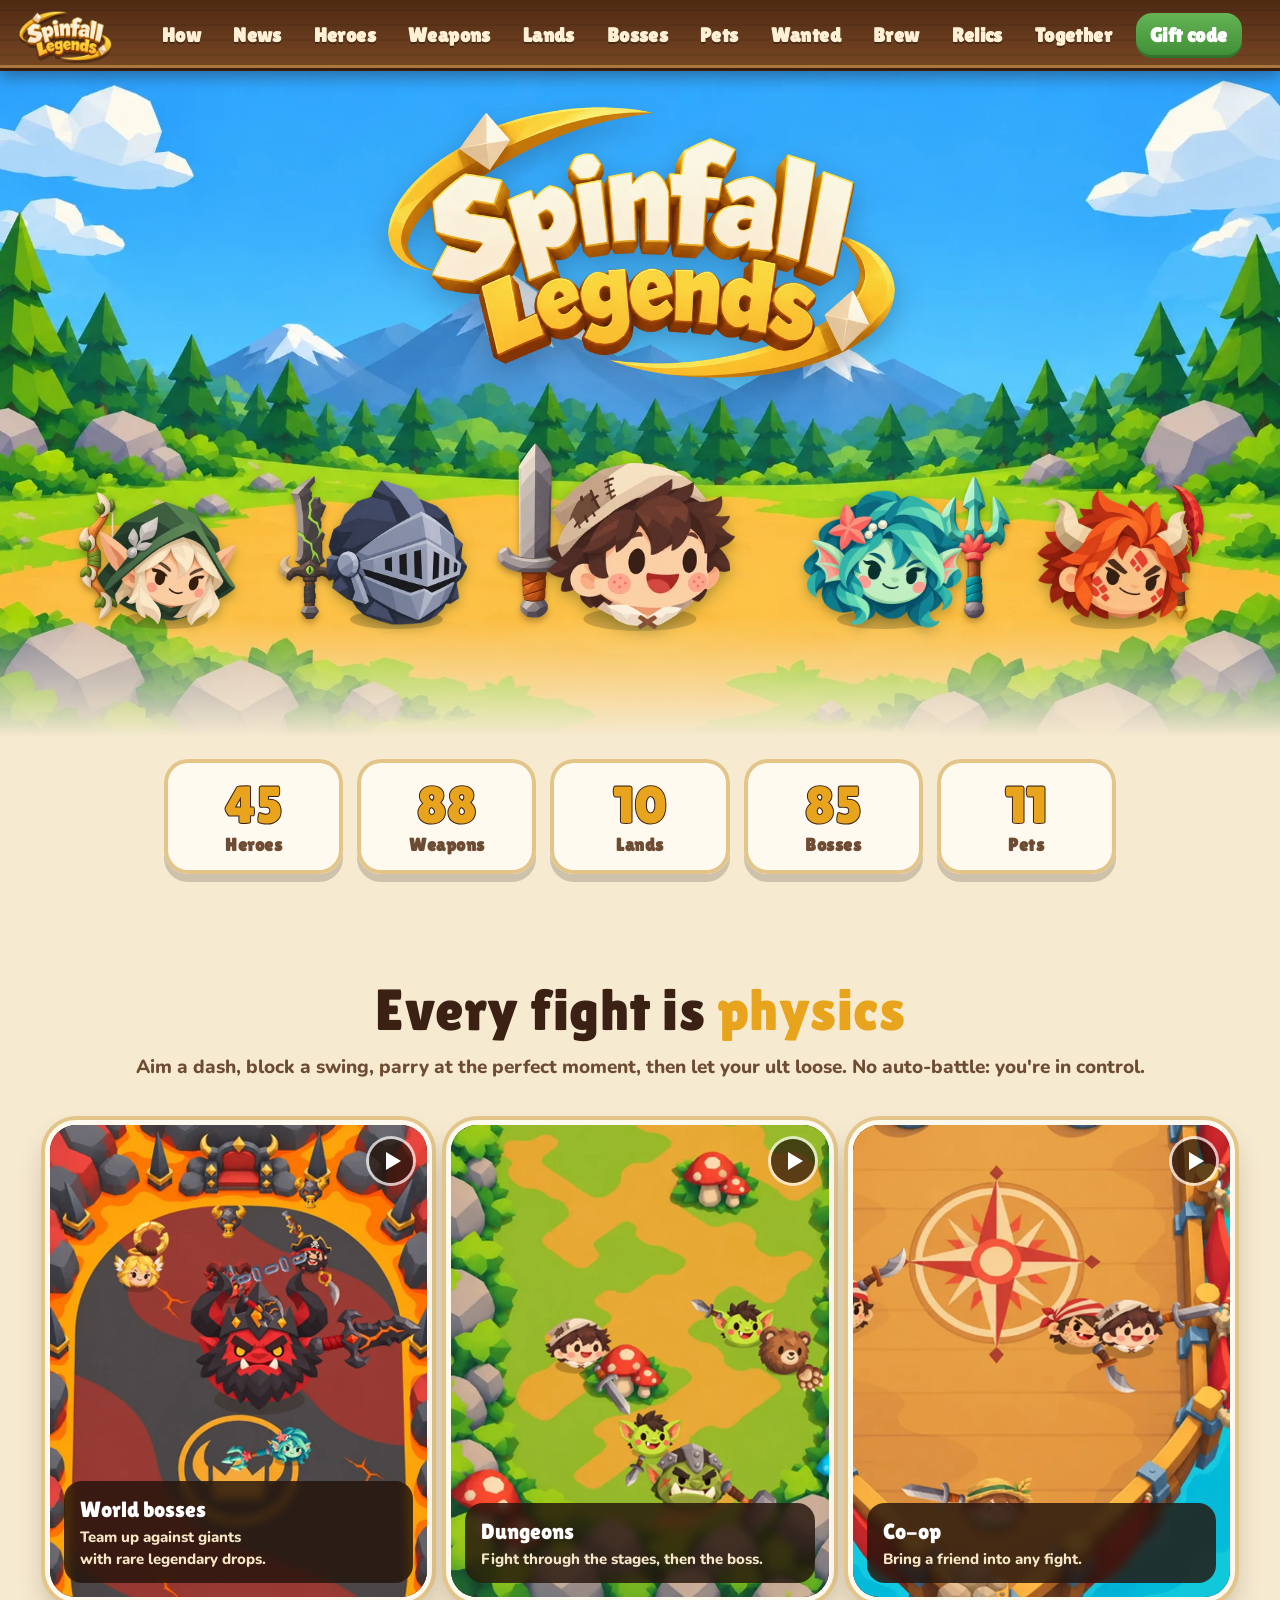
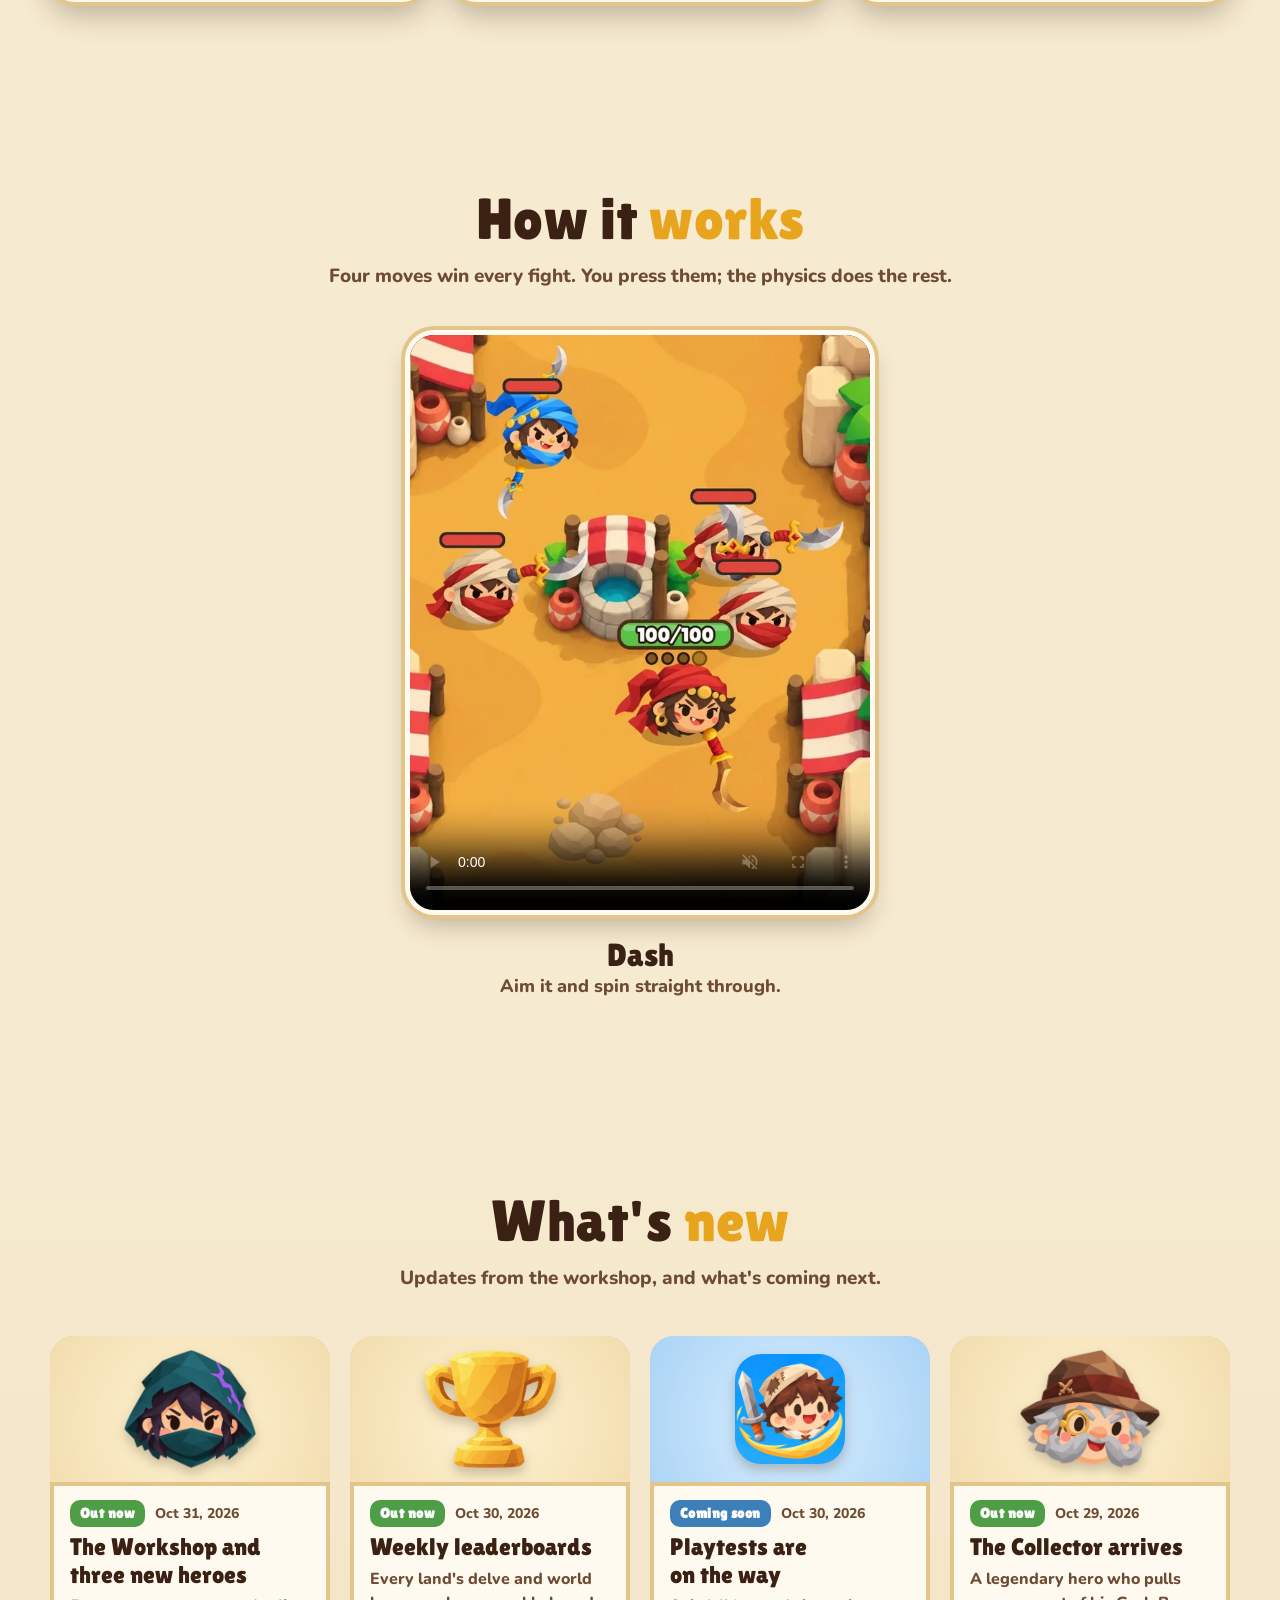
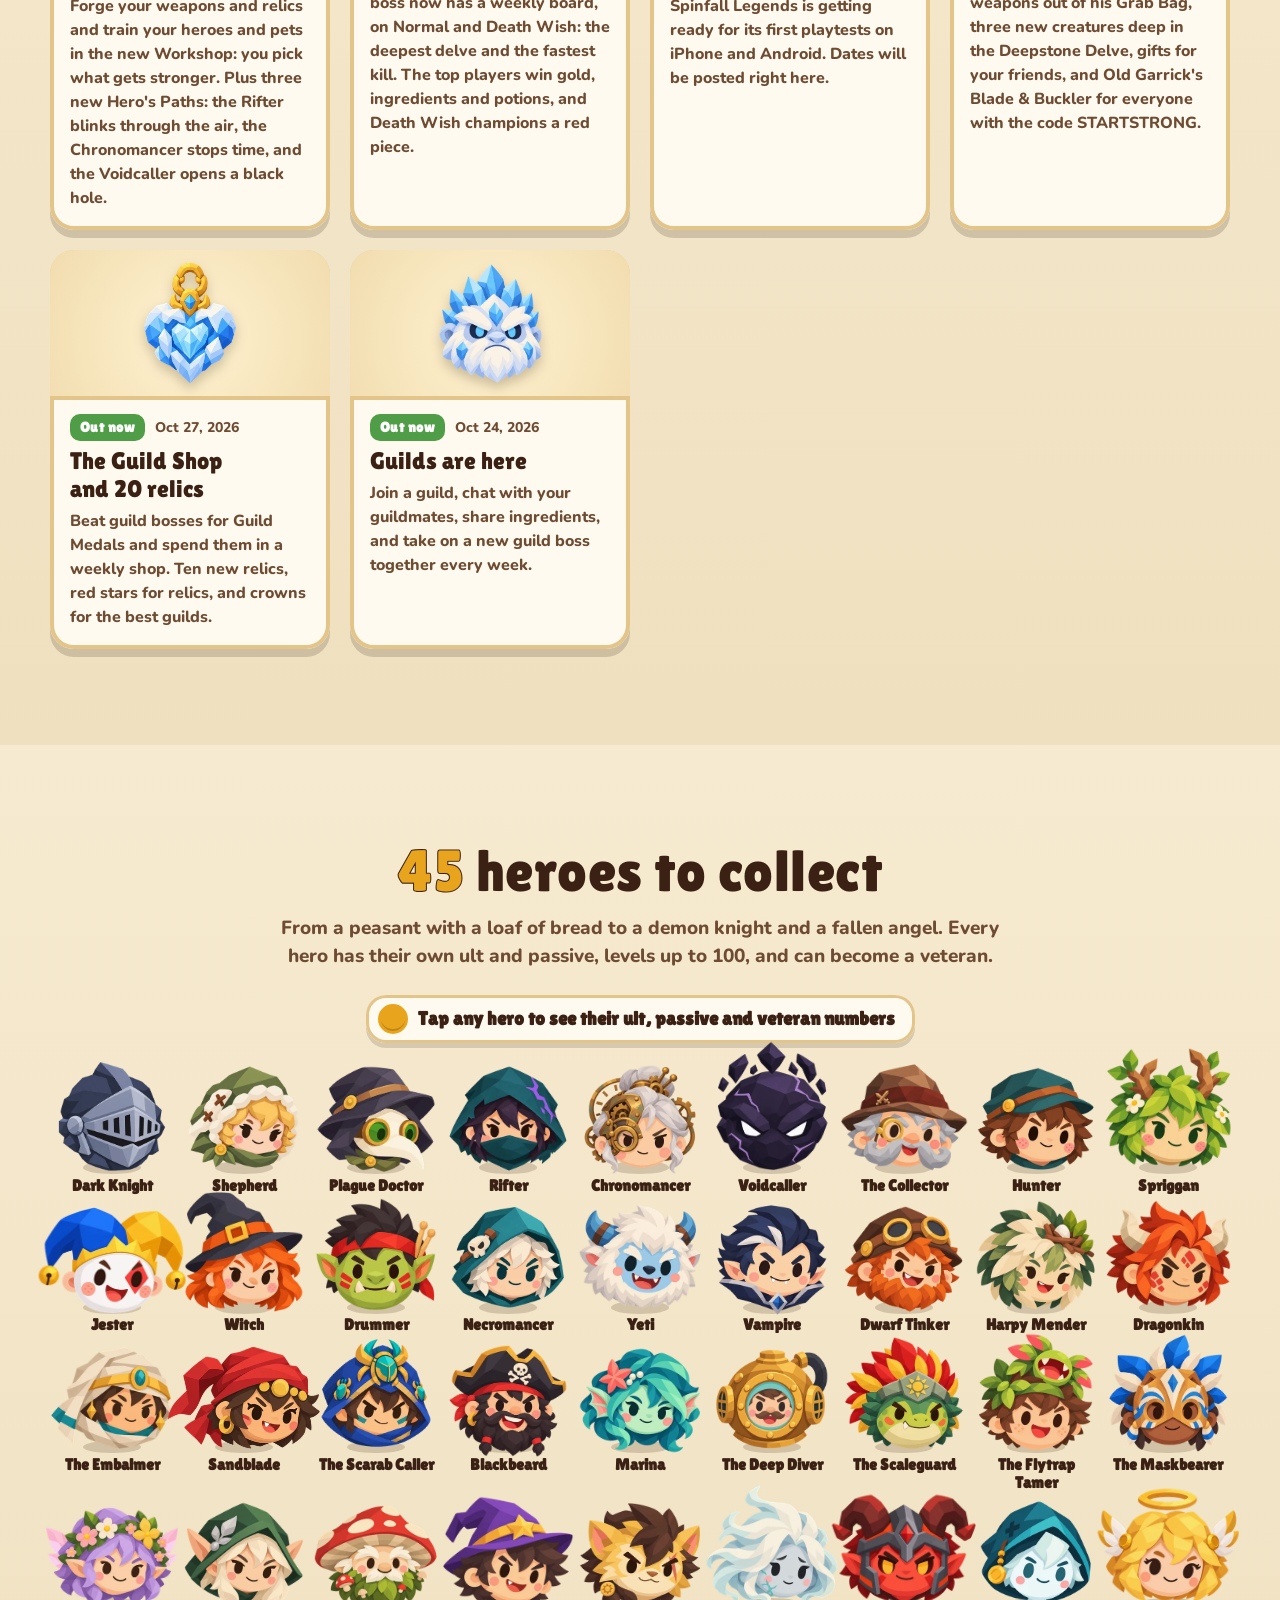
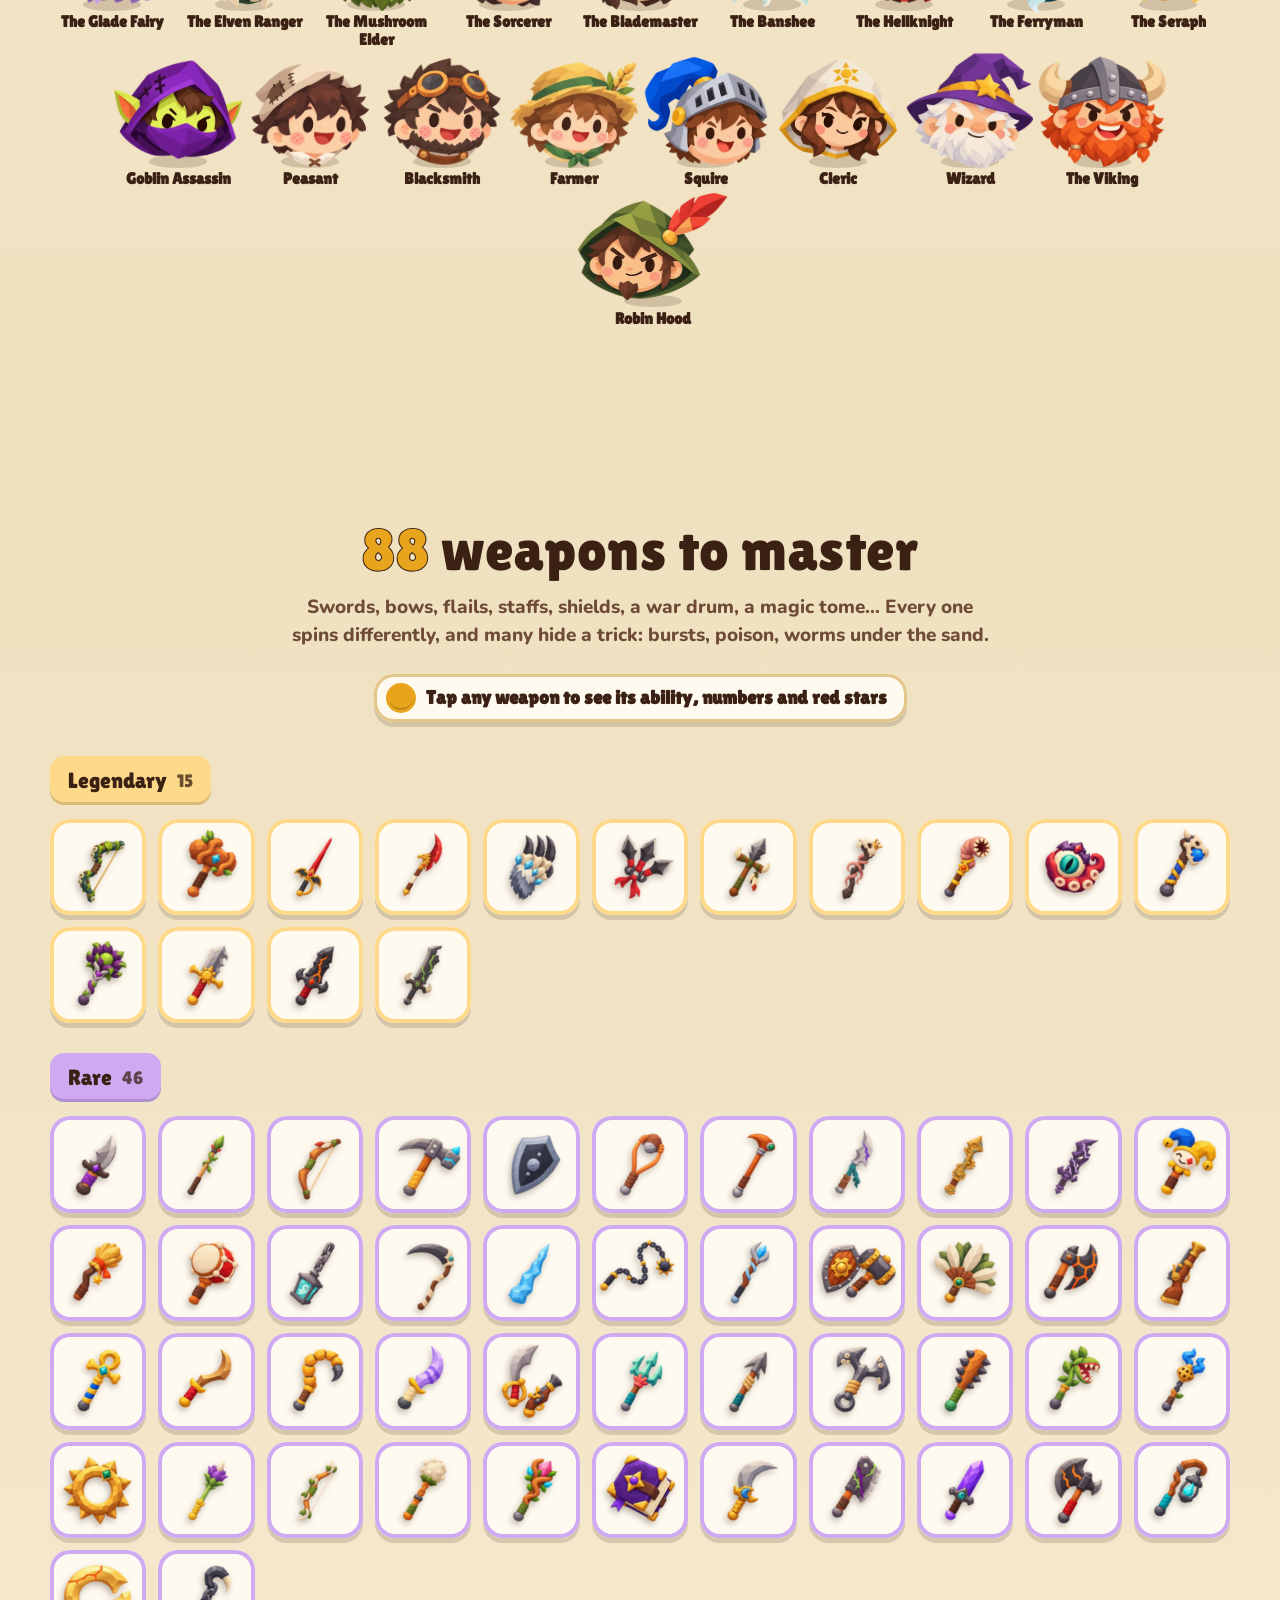
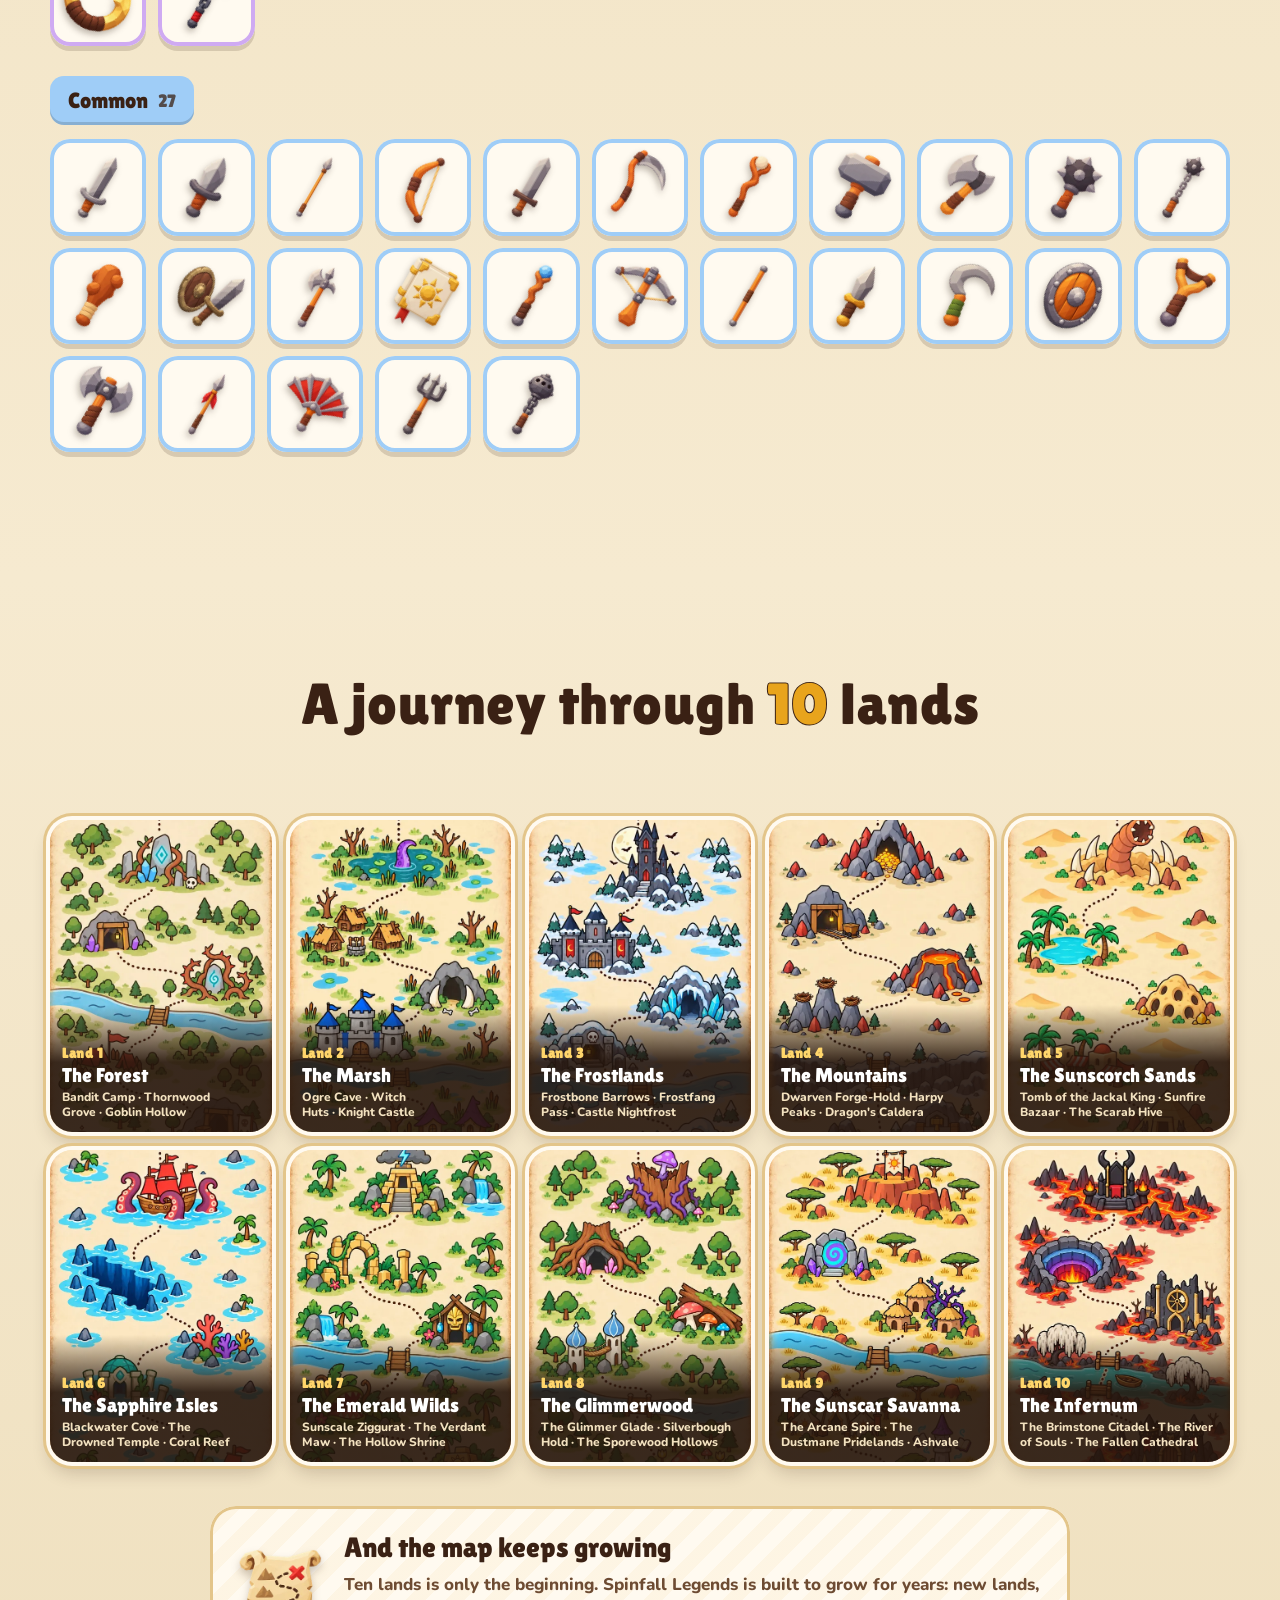
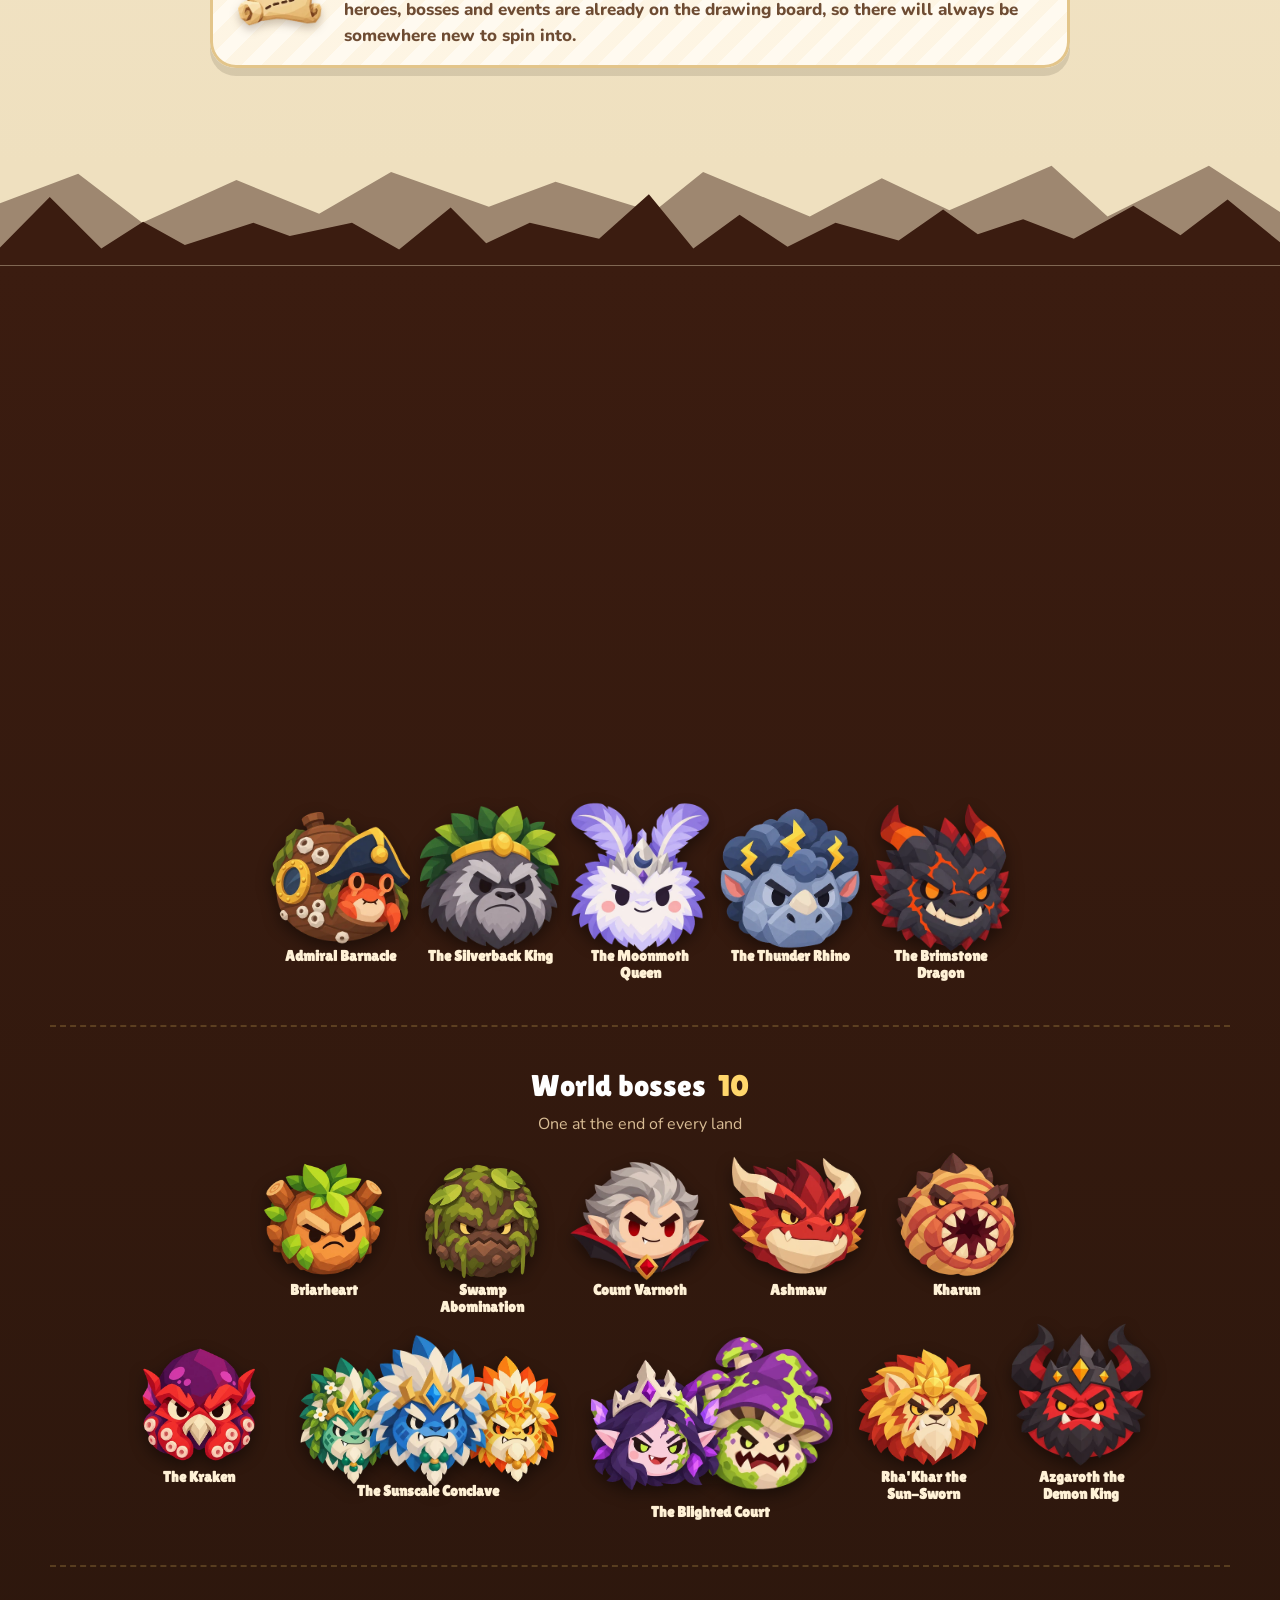
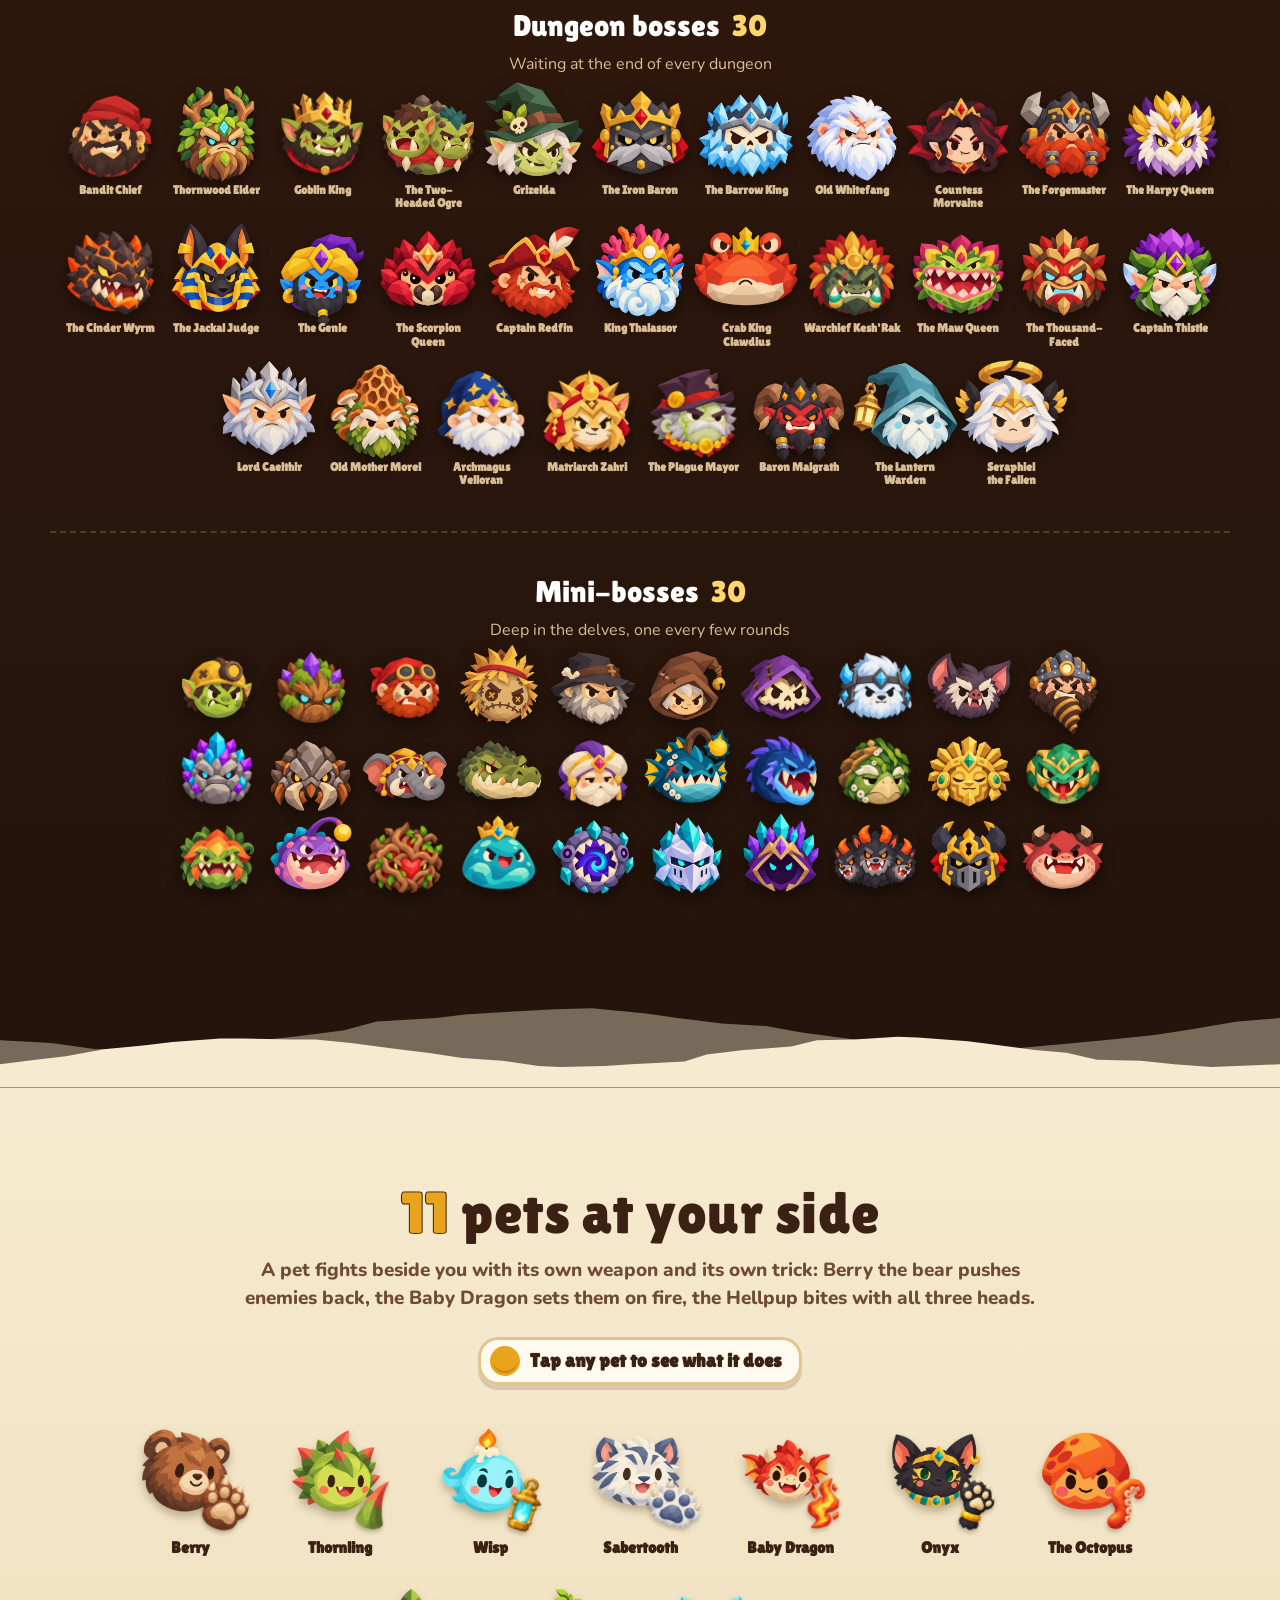
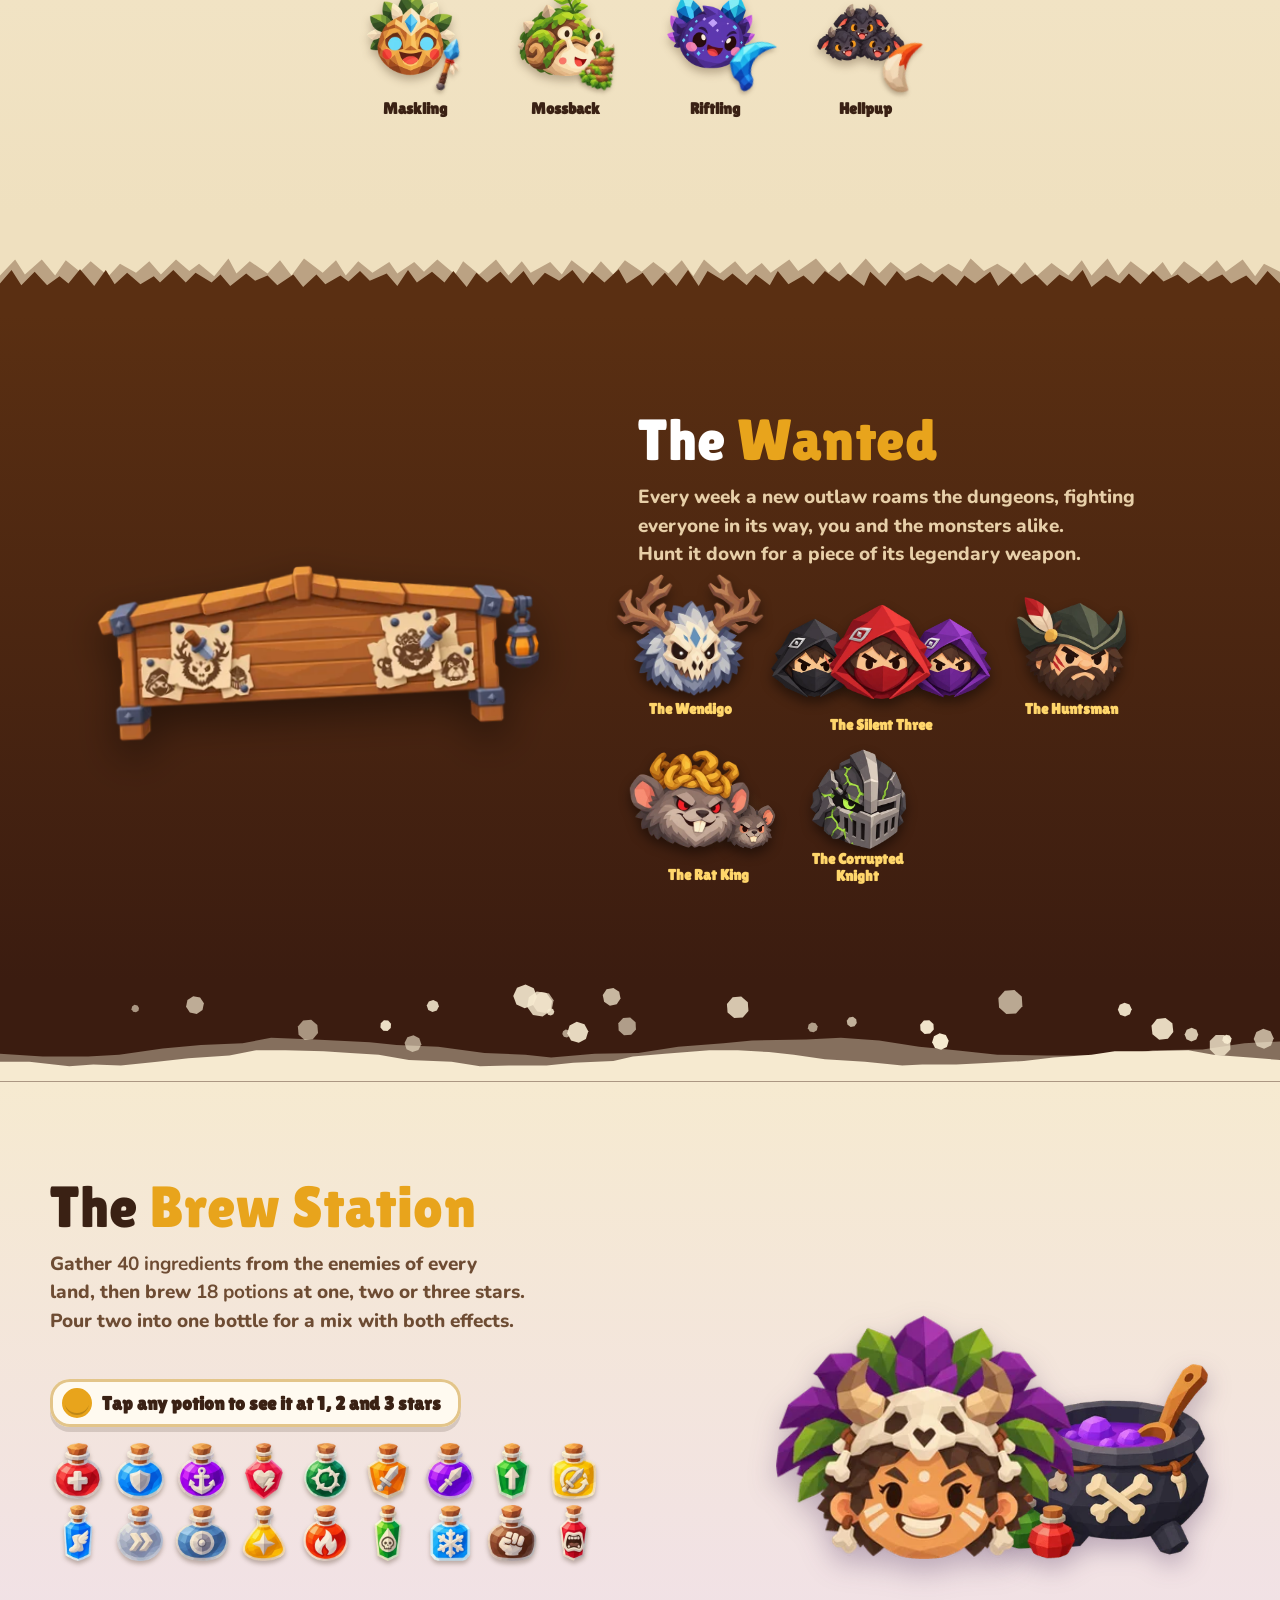
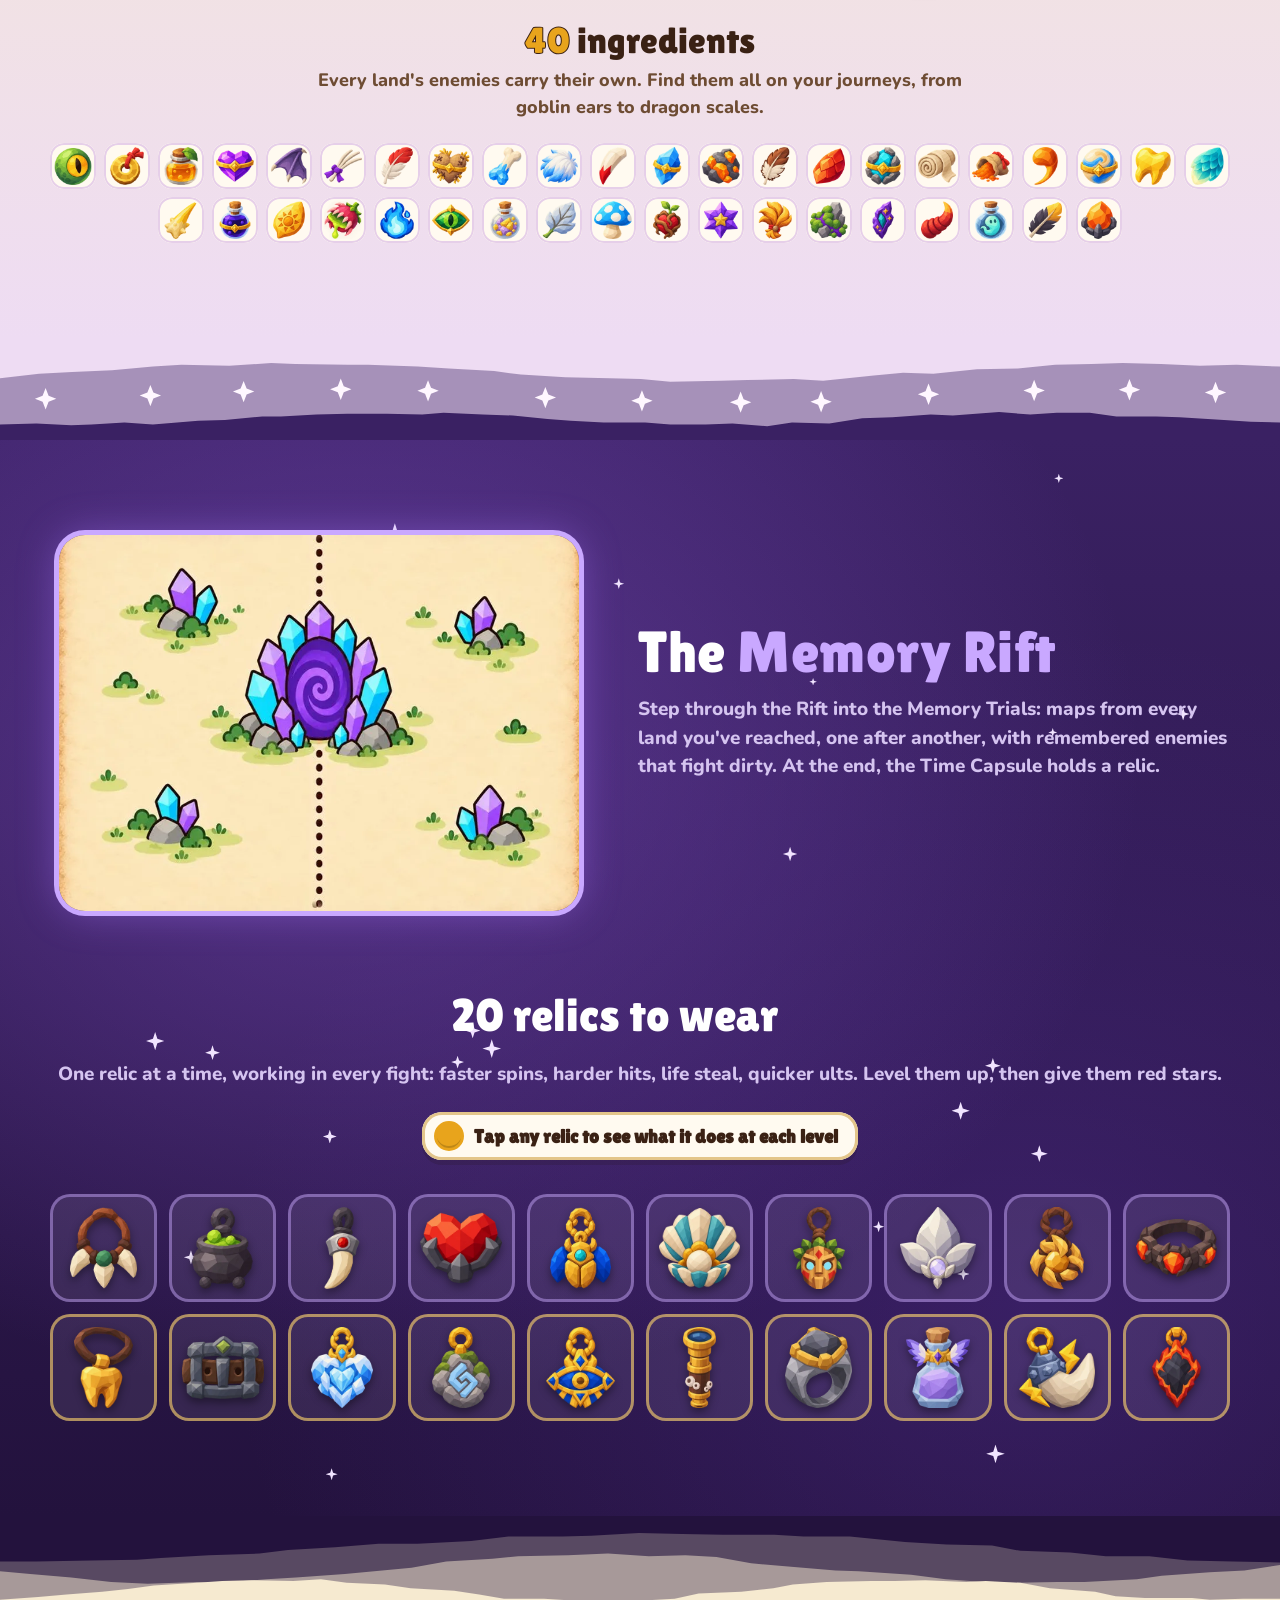
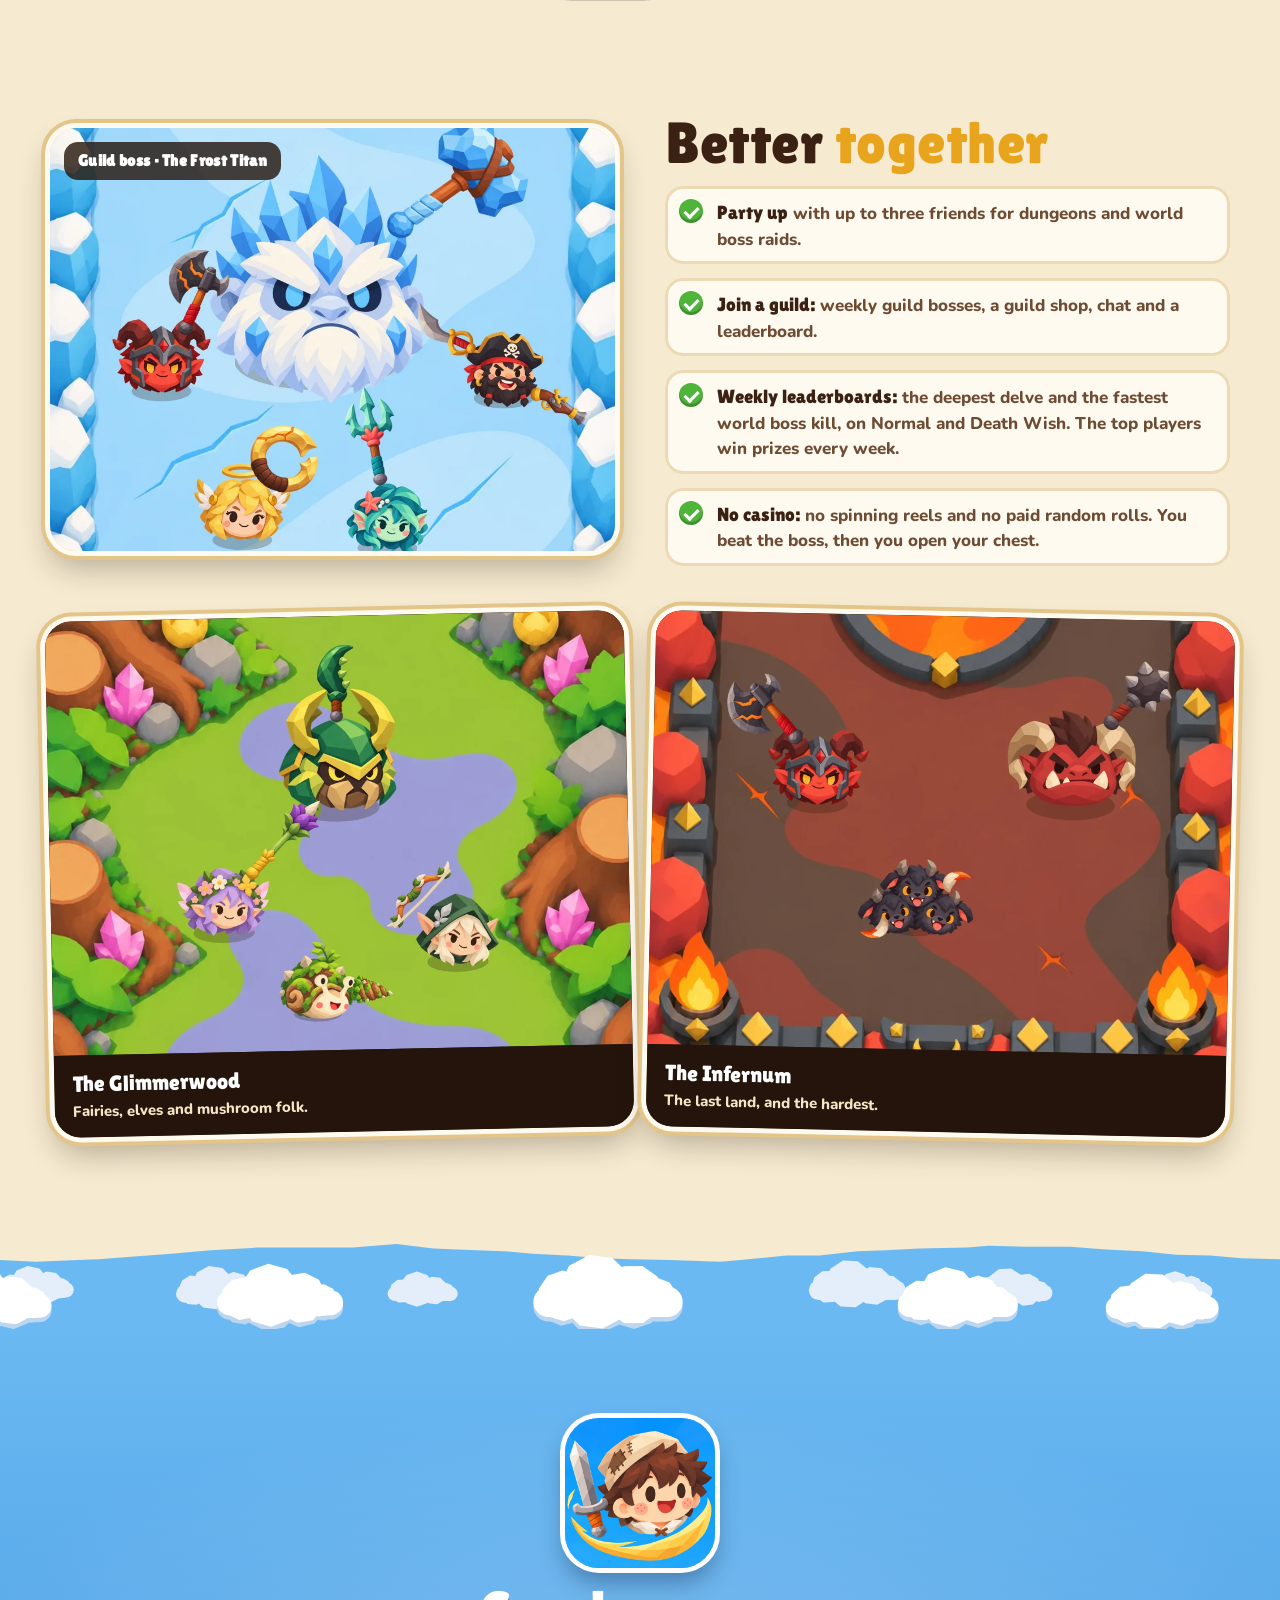
==== index.html @ c30acac3 "How it works video: the block moment uses a Halberd, and enemies' health bars drop when hit Co-Autho" ====
<!doctype html>
<html lang="en">
<head>
<meta charset="utf-8">
<meta name="viewport" content="width=device-width, initial-scale=1">
<title>Spinfall Legends</title>
<meta name="description" content="Spinfall Legends: a fantasy arena RPG where your hero is a spinning ball with a weapon. 45 heroes, 88 weapons, 10 lands, 85 bosses. Coming soon to iPhone and Android.">
<meta property="og:title" content="Spinfall Legends">
<meta property="og:description" content="Spin into battle. 45 heroes, 88 weapons, 10 lands and 85 bosses. Coming soon to iPhone and Android.">
<meta property="og:image" content="img/share.jpg">
<meta property="og:type" content="website">
<meta name="twitter:card" content="summary_large_image">
<meta name="theme-color" content="#4e2a13">
<link rel="icon" type="image/png" sizes="32x32" href="img/favicon-32.png?v=2">
<link rel="icon" type="image/png" sizes="64x64" href="img/favicon-64.png?v=2">
<link rel="apple-touch-icon" href="img/apple-touch-icon.png?v=2">
<link rel="preconnect" href="https://fonts.googleapis.com">
<link rel="preconnect" href="https://fonts.gstatic.com" crossorigin>
<link rel="stylesheet" href="https://fonts.googleapis.com/css2?family=Lilita+One&family=Nunito:wght@700;800;900&display=swap">
<link rel="stylesheet" href="style.css?v=417">   <!-- (?v=: bump it with every website update, so no visitor gets an old copy of a file with the new page) -->
</head>
<body>
<!-- Spinfall Legends' landing page (redone Oct 28). Plain HTML, CSS and a little JavaScript, no build step: upload this folder to any static host
     (Netlify or Cloudflare Pages) and point spinfalllegends.com at it. The heroes, weapons, bosses and areas come from the game (data.js and img/, made by
     tools/site/data.js); the battle shots are staged in the game with Claude's photo mode (tools/site/shots.js). -->

<header class="topbar" id="top">
  <a class="tb-logo" href="#top" aria-label="Spinfall Legends: back to the top"><img src="img/logo-small.png" alt="Spinfall Legends"></a>
  <nav class="tb-nav" id="tbNav" aria-label="Sections">
    <a href="#how">How</a><a href="#news">News</a><a href="#heroes">Heroes</a><a href="#weapons">Weapons</a><a href="#world">Lands</a><a href="#bosses">Bosses</a><a href="#more">Pets</a><a href="#wanted">Wanted</a><a href="#brew">Brew</a><a href="#rift">Relics</a><a href="#together">Together</a><a class="tb-gift" href="#soon">Gift code</a>
  </nav>
</header>

<section class="hero">
  <!-- (Oct 30, Jake) the banner: his painted meadow, and the cast on it as pictures from the game, each swaying a little: the Peasant in the middle,
       the Elven Ranger and the Dark Knight on his left, Marina and the Dragonkin on his right (data.js GAME.cast) -->
  <div class="hero-art"><div class="scene"><img class="hero-bg" src="img/scene.webp" alt="A meadow below snowy mountains"><div class="cast" id="cast"></div></div><img class="hero-logo" src="img/logo.png" alt="Spinfall Legends"></div>
  <!-- (Jake, Oct 30: the "Spin into battle" intro under the banner went: the banner leads straight into the counts, and "Every fight is physics" shows the game) -->
</section>

<section class="counts">
  <div><b data-n="45">45</b><span>Heroes</span></div>
  <div><b data-n="88">88</b><span>Weapons</span></div>
  <div><b data-n="10">10</b><span>Lands</span></div>
  <div><b data-n="85">85</b><span>Bosses</span></div>
  <div><b data-n="11">11</b><span>Pets</span></div>
</section>

<section class="sec action">
  <h2>Every fight is <em>physics</em></h2>
  <p class="sub">Aim a dash, block a swing, parry at the perfect moment, then let your ult loose. No auto-battle: you're in control.</p>
  <div class="shots">
    <!-- (Oct 30, Jake) each card plays ~10 s of a real fight in turn (tools/site/clips.js): data-clip the animation, data-still the picture before it plays -->
    <figure class="shot" data-clip="clip_boss" data-still="shot_boss"><img src="img/shot_boss.webp" alt="Four heroes against Azgaroth the Demon King" loading="lazy"><span class="shot-play" aria-hidden="true"></span><figcaption><b>World bosses</b>Team up against giants with rare legendary drops.</figcaption></figure>
    <figure class="shot" data-clip="clip_dungeon" data-still="shot_dungeon"><img src="img/shot_dungeon.webp" alt="The Peasant and Berry fighting goblins on a meadow" loading="lazy"><span class="shot-play" aria-hidden="true"></span><figcaption><b>Dungeons</b>Fight through the stages, then the boss.</figcaption></figure>
    <figure class="shot" data-clip="clip_coop" data-still="shot_coop"><img src="img/shot_coop.webp" alt="The Peasant and the Farmer with swords on a pirate ship's deck" loading="lazy"><span class="shot-play" aria-hidden="true"></span><figcaption><b>Co-op</b>Bring a friend into any fight.</figcaption></figure>
  </div>
</section>

<section class="sec how" id="how">
  <!-- (Jake, Nov 1) HOW IT WORKS: one video (tools/site/howclips.js), four moments of 4 seconds each, no buttons; the words under it switch at each cut -->
  <h2>How it <em>works</em></h2>
  <p class="sub">Four moves win every fight. You press them; the physics does the rest.</p>
  <figure class="howv">
    <video id="howVid" muted loop playsinline preload="metadata" poster="img/how_still.webp?v=417" aria-label="Four moments from real fights: a dash through raiders, a parry, a health potion, and the Dragonkin's Fire Breath"><source src="img/how.mp4?v=417" type="video/mp4"></video>
  </figure>
  <div class="howcap" id="howCap">
    <p class="on"><b>Dash</b>Aim it and spin straight through.</p>
    <p><b>Block &amp; Parry</b>Block right as a hit lands to parry it.</p>
    <p><b>Potion</b>Low on health? Drink up.</p>
    <p><b>Ultimate</b>Hits fill it. When it lights up, let it loose.</p>
  </div>
</section>

<section class="sec news" id="news">
  <h2>What's <em>new</em></h2>
  <p class="sub">Updates from the workshop, and what's coming next.</p>
  <div class="newsgrid" id="newsGrid"></div>
</section>

<section class="sec heroes" id="heroes">
  <h2><span class="num">45</span> heroes to collect</h2>
  <p class="sub">From a peasant with a loaf of bread to a demon knight and a fallen angel. Every hero has their own ult and passive, levels up to 100, and can become a veteran.</p>
  <p class="hint"><span class="tapdot"></span>Tap any hero to see their ult, passive and veteran numbers</p>
  <div class="facewall" id="faceWall"></div>
  <p class="legend"><i class="r-common"></i>Common <i class="r-rare"></i>Rare <i class="r-legendary"></i>Legendary</p>
</section>

<section class="sec weapons" id="weapons">
  <h2><span class="num">88</span> weapons to master</h2>
  <p class="sub">Swords, bows, flails, staffs, shields, a war drum, a magic tome... Every one spins differently, and many hide a trick: bursts, poison, worms under the sand.</p>
  <p class="hint"><span class="tapdot"></span>Tap any weapon to see its ability, numbers and red stars</p>
  <div class="rack" id="rack"></div>
</section>

<section class="sec world" id="world">
  <h2>A journey through <span class="num">10</span> lands</h2>
  <p class="sub">Each land has its own three dungeons, a delve that goes on forever, and a world boss at the end.</p>
  <div class="lands" id="lands"></div>
  <!-- (Jake, Oct 30: let people know the game will keep growing for a long time) -->
  <div class="beyond">
    <img src="img/ic_map.webp" alt="">
    <div><h3>And the map keeps growing</h3>
      <p>Ten lands is only the beginning. Spinfall Legends is built to grow for years: new lands, heroes, bosses and events are already on the drawing board, so there will always be somewhere new to spin into.</p></div>
  </div>
</section>

<div class="edge" data-k="rock" data-a="#efe0bf" data-b="#3b1c10" aria-hidden="true"></div>

<section class="sec bosses" id="bosses">
  <h2><span class="num">85</span> bosses waiting</h2>
  <p class="sub">From mine foremen to the Demon King himself. Some you face alone, some you bring a party for, and some take your whole guild.</p>
  <div class="tiers" id="tiers"></div>
</section>

<div class="edge" data-k="hills" data-a="#24140b" data-b="#f6ead0" aria-hidden="true"></div>

<section class="sec pets" id="more">
  <h2><span class="num">11</span> pets at your side</h2>
  <p class="sub">A pet fights beside you with its own weapon and its own trick: Berry the bear pushes enemies back, the Baby Dragon sets them on fire, the Hellpup bites with all three heads.</p>
  <p class="hint"><span class="tapdot"></span>Tap any pet to see what it does</p>
  <div class="petrow" id="petRow"></div>
</section>

<div class="edge" data-k="torn" data-a="#efe0bf" data-b="#5a2f12" aria-hidden="true"></div>

<section class="sec wanted" id="wanted">
  <div class="split">
    <div class="split-art"><img class="board" src="img/u_wantedboard.webp" alt="The Wanted board" loading="lazy"></div>
    <div class="split-copy">
      <h2 class="left">The <em>Wanted</em></h2>
      <p class="sub left">Every week a new outlaw roams the dungeons, fighting everyone in its way, you and the monsters alike. Hunt it down for a piece of its legendary weapon.</p>
      <div class="wantedrow" id="wantedRow"></div>
    </div>
  </div>
</section>

<div class="edge" data-k="bubbles" data-a="#3b1c10" data-b="#f6ead0" aria-hidden="true"></div>

<section class="sec brew" id="brew">
  <div class="split rev">
    <div class="split-copy">
      <h2 class="left">The <em>Brew Station</em></h2>
      <p class="sub left">Gather <b>40 ingredients</b> from the enemies of every land, then brew <b>18 potions</b> at one, two or three stars. Pour two into one bottle for a mix with both effects.</p>
      <p class="hint left pothint"><span class="tapdot"></span>Tap any potion to see it at 1, 2 and 3 stars</p>
      <div class="potrow" id="potRow"></div>
    </div>
    <div class="split-art brewart"><img class="cauldron" src="img/u6_cauldron.webp" alt="" loading="lazy"><img class="brewer" src="img/u6_brewmaster.webp" alt="The Brewmaster" loading="lazy"></div>
  </div>
  <div class="inghead"><h3><span class="num">40</span> ingredients</h3><p>Every land's enemies carry their own. Find them all on your journeys, from goblin ears to dragon scales.</p></div>
  <div class="ingrow" id="ingRow"></div>
</section>

<div class="edge" data-k="magic" data-a="#eedcf3" data-b="#3a2163" aria-hidden="true"></div>

<section class="sec rift" id="rift">
  <div class="split">
    <div class="split-art riftart"><img src="img/rift.webp" alt="The Memory Rift" loading="lazy"></div>
    <div class="split-copy">
      <h2 class="left">The <em>Memory Rift</em></h2>
      <p class="sub left">Step through the Rift into the Memory Trials: maps from every land you've reached, one after another, with remembered enemies that fight dirty. At the end, the Time Capsule holds a relic.</p>
    </div>
  </div>
  <h3 class="relich"><span class="num">20</span> relics to wear</h3>
  <p class="sub">One relic at a time, working in every fight: faster spins, harder hits, life steal, quicker ults. Level them up, then give them red stars.</p>
  <p class="hint"><span class="tapdot"></span>Tap any relic to see what it does at each level</p>
  <div class="relicrow" id="relicRow"></div>
</section>

<div class="edge" data-k="mist" data-a="#23123d" data-b="#f6ead0" aria-hidden="true"></div>

<section class="sec together" id="together">
  <div class="tog">
    <div class="tog-shot"><img src="img/shot_guild.webp" alt="Four guildmates against the Frost Titan" loading="lazy"><span class="tog-tag">Guild boss · The Frost Titan</span></div>
    <div class="tog-copy">
      <h2>Better <em>together</em></h2>
      <ul class="ticks">
        <li><b>Party up</b> with up to three friends for dungeons and world boss raids.</li>
        <li><b>Join a guild:</b> weekly guild bosses, a guild shop, chat and a leaderboard.</li>
        <li><b>Weekly leaderboards:</b> the deepest delve and the fastest world boss kill, on Normal and Death Wish. The top players win prizes every week.</li>
        <li><b>No casino:</b> no spinning reels and no paid random rolls. You beat the boss, then you open your chest.</li>
      </ul>
    </div>
  </div>
  <div class="more">
    <figure class="shot wide"><img src="img/shot_glade2.webp?v=2" alt="The Glade Fairy, the Elven Ranger and Mossback in the Glimmerwood" loading="lazy"><figcaption><b>The Glimmerwood</b>Fairies, elves and mushroom folk.</figcaption></figure>
    <figure class="shot wide"><img src="img/shot_citadel2.webp?v=2" alt="The Hellknight and his Hellpup in the Brimstone Citadel" loading="lazy"><figcaption><b>The Infernum</b>The last land, and the hardest.</figcaption></figure>
  </div>
</section>

<div class="edge" data-k="clouds" data-a="#f6ead0" data-b="#6ab9f2" aria-hidden="true"></div>

<section class="soon" id="soon">
  <img class="soon-face" src="img/icon-512.png?v=2" alt="">
  <h2>Coming soon</h2>
  <p>Spinfall Legends is in development for iPhone and Android. Playtests come first.</p>
  <p class="mail">Questions? <a href="mailto:team@spinfalllegends.com">team@spinfalllegends.com</a></p>
  <div class="gift">
    <div class="gift-art">
      <img class="gift-face" src="img/garrick.webp" alt="Old Garrick">
      <span class="gift-wpn tap" data-t="w" data-k="garrick" title="Garrick's Blade &amp; Buckler"><img src="img/w_garrick.webp" alt="Garrick's Blade &amp; Buckler"></span>
    </div>
    <div class="gift-copy">
      <small class="gift-kick">A gift from Old Garrick</small>
      <h3>Start strong.</h3>
      <p>His own <b>Blade &amp; Buckler</b>: a sword, with a buckler that stops enemy shots. In the game, open <b>Settings</b>, then <b>Redeem a code</b>.</p>
      <div class="gift-code"><span class="gc-tiles" aria-label="STARTSTRONG">STARTSTRONG</span><button type="button" id="codeCopy">COPY</button></div>
    </div>
  </div>
</section>

<div class="edge" data-k="forest" data-a="#3b8fdc" data-b="#4e2a13" aria-hidden="true"></div>

<footer class="foot">
  <div class="foot-in">
    <div class="foot-brand"><img src="img/logo-small.png" alt="Spinfall Legends"><p>A fantasy arena RPG where your hero is a spinning ball with a weapon. Coming soon to iPhone and Android.</p></div>
    <div class="foot-col"><h4>The game</h4><a href="#news">News</a><a href="#heroes">Heroes</a><a href="#bosses">Bosses</a><a href="#soon">Gift code</a></div>
    <div class="foot-col"><h4>Help</h4><a href="mailto:team@spinfalllegends.com">Support</a><a href="mailto:team@spinfalllegends.com?subject=Bug%20report">Report a bug</a><a href="mailto:team@spinfalllegends.com?subject=Press">Press</a></div>
    <div class="foot-col"><h4>Legal</h4><a href="terms.html">Terms of Service</a><a href="privacy.html">Privacy Policy</a></div>
  </div>
  <p class="foot-small">© 2026 Spinfall Legends · <a href="mailto:team@spinfalllegends.com">team@spinfalllegends.com</a> · All pictures are from the game in development.<br>iPhone is a trademark of Apple Inc. Android is a trademark of Google LLC.</p>
</footer>

<div class="pop" id="pop" hidden>
  <div class="pop-bg" id="popBg"></div>
  <div class="pop-card" role="dialog" aria-modal="true" aria-labelledby="popName"><i class="pop-grab"></i><button class="pop-x" id="popX" aria-label="Close">&times;</button><div class="pop-body" id="popBody"></div></div>
</div>

<script src="data.js?v=417"></script>
<script src="news.js?v=417"></script>
<script>
// the content sections, filled from the game's own lists (data.js)
const $ = id => document.getElementById(id);
const face = (img, spr, cls = "") => `<span class="ball ${cls}" style="--ws:${spr[0]};--oy:${spr[1]}"><img src="img/${img}.webp" alt="" loading="lazy"></span>`;
const ORDER = { legendary: 0, rare: 1, common: 2 };
// the banner's cast: [where across the meadow (%), size, which side the weapon is on]; each bobs and sways on its own beat
const CAST_AT = { ranger: [13, .8, "l"], darkknight: [31, .9, "l"], peasant: [50, 1.1, "l"], marina: [69, .9, "r"], dragonkin: [87, .84, "r"] };
$("cast").innerHTML = GAME.cast.map((c, i) => { const [x, s, side] = CAST_AT[c.k], h = GAME.heroes.find(q => q.k === c.k);
  return `<div class="cm ${side}" style="--x:${x}%;--s:${s};--i:${i}"><i class="cm-sh"></i><div class="cm-bob"><img class="cm-w" src="img/bnw_${c.w}.webp" alt="">${face("bn_" + c.k, c.spr)}</div><span class="sr">${h ? h.name : c.k}</span></div>`; }).join("");
// the news (news.js): newest first
const NEWS_TAG = { update: "Out now", soon: "Coming soon", dev: "Behind the scenes" };
$("newsGrid").innerHTML = NEWS.map((n, i) => `<article class="post t-${n.tag}${i === 0 ? " first" : ""}"><div class="post-art"><img src="img/${n.img}" alt="" loading="lazy"></div>
  <div class="post-in"><p class="post-meta"><span class="post-tag">${NEWS_TAG[n.tag] || n.tag}</span><time>${n.date}</time></p><h3>${n.title}</h3><p>${n.text}</p></div></article>`).join("");
// heroes: legendary first, then rare, then common
$("faceWall").innerHTML = GAME.heroes.slice().sort((a, b) => ORDER[a.rar] - ORDER[b.rar])
  .map(h => `<figure class="hero-t tap r-${h.rar}" data-t="h" data-k="${h.k}">${face("h_" + h.k, h.spr)}<figcaption>${h.name}</figcaption></figure>`).join("");
// weapons: one row a rarity
$("rack").innerHTML = ["legendary", "rare", "common"].map(r => { const L = GAME.weapons.filter(w => w.rar === r);
  return `<div class="rackrow"><h3 class="r-${r}">${r[0].toUpperCase() + r.slice(1)} <small>${L.length}</small></h3><div class="wgrid">${L.map(w =>
    `<figure class="wpn tap r-${r}" data-t="w" data-k="${w.k}" title="${w.name}"><img src="img/w_${w.k}.webp" alt="${w.name}" loading="lazy"></figure>`).join("")}</div></div>`; }).join("");
// the lands, in order, each with its map painting
$("lands").innerHTML = GAME.areas.map(a => `<figure class="land"><img src="img/area_${a.n}.webp" alt="${a.name}" loading="lazy"><figcaption><small>Land ${a.n}</small><b>${a.name}</b><span>${a.dungeons.join(" · ")}</span></figcaption></figure>`).join("");
// the bosses in tiers, biggest first: the guild bosses, the ten world bosses, the dungeon bosses, then the delves' mini-bosses (the Wanted have their own section)
const byK = k => [...GAME.wbs].find(b => b.k === k), xK = k => GAME.extra.find(x => x.k === k), wK = k => GAME.wanted.find(w => w.k === k);
// (Oct 30, Jake) a boss that fights as a group shows the whole group, one name centred under it: the Sunscale Conclave's three shamans, the Blighted Court
// (Princess Nyssa and her Fungal Colossus), the Silent Three, the Rat King with one of his sewer rats. "lead" stands in front; the others a little smaller.
const GROUPS = {
  zalkess: [["b_thalvir", byK("thalvir").spr], ["b_zalkess", byK("zalkess").spr, "lead"], ["b_sorrakan", byK("sorrakan").spr]],
  nyssa: [["b_nyssa", byK("nyssa").spr, "lead"], ["x_fcolossus", xK("fcolossus").spr, "giant"]],
  silent: [["x_silent2", xK("silent2").spr], ["x_silent1", xK("silent1").spr, "lead"], ["x_silent3", xK("silent3").spr]],
  ratking: [["wt_ratking", wK("ratking").spr, "lead"], ["x_sewerrat", xK("sewerrat").spr, "minion"]],
};
const bossArt = (k, img, spr) => GROUPS[k] ? `<span class="grp">${GROUPS[k].map(([i, sp, c]) => face(i, sp, c || "")).join("")}</span>` : face(img, spr);
const WORLD = [["briar"], ["swamp"], ["vlord"], ["ashmaw"], ["kharun"], ["kraken"], ["zalkess", "The Sunscale Conclave"], ["nyssa", "The Blighted Court"], ["rhakhar"], ["azgaroth"]].map(([k, n]) => Object.assign({}, byK(k), n ? { name: n } : {}));
const TIERS = [["Guild bosses", "Your whole guild against one giant each week", GAME.gbs, "xl"], ["World bosses", "One at the end of every land", WORLD, "lg"],
  ["Dungeon bosses", "Waiting at the end of every dungeon", GAME.dbs, "md"], ["Mini-bosses", "Deep in the delves, one every few rounds", GAME.minis, "sm"]];
$("tiers").innerHTML = TIERS.map(([t, line, L, size]) => `<div class="tier ${size}"><h3><b>${t}</b><span class="tcount">${L.length}</span><small>${line}</small></h3>
  <div class="tierrow">${L.map((b, i) => `${size === "lg" && i === 5 ? '<i class="rowbreak"></i>' : ""}<figure class="boss${GROUPS[b.k] ? " group" : ""}" title="${b.name}">${bossArt(b.k, "b_" + b.k, b.spr)}${size === "sm" ? "" : `<figcaption>${b.name}</figcaption>`}</figure>`).join("")}</div></div>`).join("");
// pets, each holding its weapon
$("petRow").innerHTML = GAME.pets.map(p => `<figure class="pet tap" data-t="p" data-k="${p.k}"><span class="petart"><img class="petface" src="img/p_${p.k}.webp" alt="" loading="lazy"><img class="petw" src="img/pw_${p.k}.webp" alt="" loading="lazy"></span><figcaption>${p.name}</figcaption></figure>`).join("");
// the Wanted's five, the potions, the ingredients, the relics
$("wantedRow").innerHTML = GAME.wanted.map(w => `<figure class="wantedcard${GROUPS[w.k] ? " group" : ""}">${bossArt(w.k, "wt_" + w.k, w.spr)}<figcaption>${w.name}</figcaption></figure>`).join("");
$("potRow").innerHTML = GAME.potions.map(p => `<img class="tap" data-t="pot" data-k="${p.k}" src="img/pot_${p.k}.webp" alt="${p.name}" title="${p.name}" loading="lazy">`).join("");
$("ingRow").innerHTML = GAME.ings.map(i => `<img src="img/ing_${i.k}.webp" alt="${i.name}" title="${i.name}" loading="lazy">`).join("");
$("relicRow").innerHTML = GAME.relics.map(r => `<figure class="relic tap ${r.glob ? "glob" : ""}" data-t="r" data-k="${r.k}" title="${r.name}"><img src="img/rl_${r.k}.webp" alt="${r.name}" loading="lazy"></figure>`).join("");

// ---- the pop-up cards (Oct 29, Jake: "like the Wikipedia for our game"; the SAME pattern as the game's pages since the same day): what it is and
// does, then ONE table of its numbers, a column per step (tiers, stars or levels) and, with the switch, its red stars (max, 1, 2, 3 red). No
// explanation text: the table says it. Everything comes from the game itself (GAME.info, made by tools/site/data.js).
const I = GAME.info, by = (L, k) => L.find(x => x.k === k), RAR = { common: "Common", rare: "Rare", legendary: "Legendary" };
const STARS = (red, n = 1, of = 0) => `<span class="stars">${`<img src="img/${red ? "star_red" : "star_gold"}.webp" alt="">`.repeat(n)}${of > n ? `<img class="dim" src="img/star_gold.webp" alt="">`.repeat(of - n) : ""}</span>`;
const chip = (t, c = "") => `<span class="pchip ${c}">${t}</span>`;
const sec = t => `<h4 class="psec">${t}</h4>`;
// ONE table: head is the column headings, rows [label, ...cells]; a cell may be { v, d }: a value and, under it, what it gained
const cell = c => c && typeof c === "object" ? `<b>${c.v}</b>${c.d ? `<small class="up">${c.d}</small>` : ""}` : c;
const table = (head, rows) => `<table class="ptab"><thead><tr><th></th>${head.map(h => `<th>${h}</th>`).join("")}</tr></thead>
  <tbody>${rows.map(r => `<tr>${r.map((c, i) => `<td>${i ? cell(c) : c}</td>`).join("")}</tr>`).join("")}</tbody></table>`;
const list = rows => `<div class="plist">${rows.map(([lab, t]) => `<div><span>${lab}</span><p>${t}</p></div>`).join("")}</div>`;
// the switch: the gold steps, or the red stars (the same on every card)
const toggle = (off, on) => `<div class="tgl"><button class="ptog" role="switch" aria-checked="false"><span class="tsw"><i></i></span>Show red stars ${STARS(1, 3)}</button>
  <div class="tv">${off}</div><div class="tv" hidden>${on}</div></div>`;
const GOLD3 = [1, 2, 3].map(n => STARS(0, n, 3)), RED4 = [STARS(0, 3), STARS(1, 1, 0) , STARS(1, 2), STARS(1, 3)];
const TIER_H = ["Tier 1", "Tier 2", "Tier 3"], LEVEL_H = ["Level 1", "Level 2", "Level 3"];
const plus = (a, b) => { const d = Math.round((parseFloat(b) - parseFloat(a)) * 10) / 10; return d > 0 ? "+" + d : ""; };
const gains = row => [row[0], row[1], ...row.slice(2).map(v => ({ v, d: plus(row[1], v) }))];
const found = t => t ? `<p class="pfound"><b>Found in</b>${t}</p>` : "";
function heroCard(k) {
  const h = by(GAME.heroes, k), x = I.h[k];
  return { art: `<span class="part ball-art r-${h.rar}">${face("h_" + k, h.spr)}</span>`, name: h.name, chips: chip(RAR[h.rar] + " hero", "r-" + h.rar), body:
    `<div class="pab ult"><i>ULT</i><b>${x.ult}</b><p>${x.ultTxt}</p></div><div class="pab pas"><i>PASSIVE</i><b>${x.pas}</b><p>${x.pasTxt}</p></div>
    ${x.stars.length ? sec("Stars") + toggle(table(GOLD3, x.stars), table(RED4, x.reds.map(gains))) : ""}${found(x.from)}` };
}
function weaponCard(k) {
  const w = by(GAME.weapons, k), x = I.w[k];
  const ROWS = [[x.t1.shot ? "Melee" : "Damage", "dmg"], ...(x.t1.shot ? [["Shot" + (x.knives ? " ×3" : ""), "shot"]] : []), ["Spin", "spin"], ...(x.t1.reach ? [["Reach", "reach"]] : [])];
  const tiers = table(TIER_H, ROWS.map(([lab, f]) => [lab, x.t1[f], x.t2[f], x.t3[f]])) + (x.tiers.length ? list(x.tiers.map((t, i) => ["T" + (i + 1), t])) : "");
  const rl = ROWS.find(([, f]) => f === x.rst) || ROWS[0], reds = table(RED4, [gains([rl[0], ...["t3", "r1", "r2", "red"].map(c => x[c][rl[1]])])]);
  return { art: `<span class="part wpn-art r-${w.rar}"><img src="img/w_${k}.webp" alt=""></span>`, name: w.name, chips: chip(RAR[w.rar] + " weapon", "r-" + w.rar),
    body: `${x.ab ? `<div class="pab"><i>ABILITY</i><b>${x.ab.t}</b><p>${x.ab.d}</p></div>` : `<p class="pnote">${x.note}</p>`}${sec("Tiers")}${toggle(tiers, reds)}${found(x.from)}` };
}
function petCard(k) {
  const p = by(GAME.pets, k), x = I.p[k], tiers = list(x.tiers.map((t, i) => ["T" + (i + 1), t]));
  const reds = table(RED4, [["Damage", "+0%", "+5%", "+10%", "+15%"], ["Health", "+0%", "+5%", "+10%", "+15%"]]);
  return { art: `<span class="part pet-art r-${p.rar}"><img class="petface" src="img/p_${k}.webp" alt=""><img class="petw" src="img/pw_${k}.webp" alt=""></span>`, name: p.name,
    chips: chip(RAR[p.rar] + " pet", "r-" + p.rar), body: `<p class="pnote">${x.note}</p><div class="pab"><i>WEAPON</i><b>${x.wname}</b></div>
    ${sec("Tiers")}${x.red ? toggle(tiers, reds) : tiers}${found(x.from)}` };
}
function relicCard(k) {
  const r = by(GAME.relics, k), x = I.r[k];
  return { art: `<span class="part relic-art${r.glob ? " glob" : ""}"><img src="img/rl_${k}.webp" alt=""></span>`, name: r.name,
    chips: chip(r.glob ? "Global relic" : "Relic", r.glob ? "r-legendary" : "r-rare"), body: `<p class="pnote">${x.note}</p>
    ${sec("Levels")}${toggle(table(LEVEL_H, x.lvRows), table(RED4, x.redRows.map(gains)))}${found(x.from)}` };
}
function potionCard(k) {
  const p = by(GAME.potions, k), x = I.pot[k];
  return { art: `<span class="part pot-art"><img src="img/pot_${k}.webp" alt=""></span>`, name: p.name, chips: chip("Potion", "r-common"),
    body: `${sec("Stars")}${list(x.lv.map((t, i) => [STARS(0, i + 1, 3), t]))}<p class="pfound"><b>Found in</b>Chests, the merchant, and the Brew Station</p>` };
}
const CARDS = { h: heroCard, w: weaponCard, p: petCard, r: relicCard, pot: potionCard };
const pop = $("pop"); let popFrom = null;
function openPop(t, k, from) {
  const c = CARDS[t](k); popFrom = from;
  $("popBody").innerHTML = `<div class="phead">${c.art}<div><h3 id="popName">${c.name}</h3>${c.chips}</div></div>${c.body}`;
  for (const b of $("popBody").querySelectorAll(".ptog")) b.onclick = () => { const on = b.getAttribute("aria-checked") !== "true", v = b.parentNode.querySelectorAll(".tv");
    b.setAttribute("aria-checked", on); v[0].hidden = on; v[1].hidden = !on; };
  $("popBody").scrollTop = 0; pop.hidden = false; document.documentElement.classList.add("popped");
  requestAnimationFrame(() => pop.classList.add("on")); $("popX").focus({ preventScroll: true });
}
function closePop() {
  if (pop.hidden) return; pop.classList.remove("on"); document.documentElement.classList.remove("popped");
  setTimeout(() => { pop.hidden = true; }, 260); if (popFrom) popFrom.focus({ preventScroll: true });
}
document.addEventListener("click", e => { const el = e.target.closest(".tap"); if (el) openPop(el.dataset.t, el.dataset.k, el); });
document.querySelectorAll(".tap").forEach(el => { el.tabIndex = 0; el.setAttribute("role", "button"); });
document.addEventListener("keydown", e => { if (e.key === "Escape") closePop(); else if ((e.key === "Enter" || e.key === " ") && e.target.classList && e.target.classList.contains("tap")) { e.preventDefault(); e.target.click(); } });
$("popBg").onclick = closePop; $("popX").onclick = closePop;

// ---- the page's life (Oct 28, Jake: "no life, abrupt colour changes") ----
// a fixed random sequence, so every visit draws the same edges
const rnd = (seed => () => (seed = (seed * 16807) % 2147483647) / 2147483647)(11);
// the edges between sections, faceted like the game's art: a back layer (see-through) and a front one in the next section's colour
const EW = 1440, EH = 120;
const line = (n, f) => Array.from({ length: n + 1 }, (_, i) => [i === 0 ? 0 : i === n ? EW : (i + (rnd() - .5) * .5) * EW / n, f(i)]);
const fill = (pts, col, op = 1) => `<path fill="${col}" fill-opacity="${op}" d="M0,${EH} ${pts.map(p => `L${p[0].toFixed(0)},${p[1].toFixed(0)}`).join(" ")} L${EW},${EH} Z"/>`;
// the height of a layer's top edge at x (for setting things ON a layer: stars in a band, trees on a hill)
const yAt = (P, x) => { for (let i = 1; i < P.length; i++) if (x <= P[i][0]) { const [x0, y0] = P[i - 1], [x1, y1] = P[i]; return y0 + (y1 - y0) * (x - x0) / Math.max(1, x1 - x0); } return P[P.length - 1][1]; };
const mix = (a, b, t) => "#" + [1, 3, 5].map(i => Math.round(parseInt(a.slice(i, i + 2), 16) * (1 - t) + parseInt(b.slice(i, i + 2), 16) * t).toString(16).padStart(2, "0")).join("");
const wave = (n, base, amp, k, ph, jit = 4) => line(n, i => base + amp * Math.sin(i / n * Math.PI * k + ph) + (rnd() - .5) * jit);
const gon = (x, y, r, sides, col, op = 1, rot = rnd()) => `<polygon fill="${col}" fill-opacity="${op}" points="${Array.from({ length: sides }, (_, j) => { const a = (j / sides + rot) * Math.PI * 2; return `${(x + Math.cos(a) * r).toFixed(1)},${(y + Math.sin(a) * r).toFixed(1)}`; }).join(" ")}"/>`;
const star = (x, y, r, col, cls = "") => `<path class="${cls}" fill="${col}" d="M${x},${y - r} L${x + r * .28},${y - r * .28} L${x + r},${y} L${x + r * .28},${y + r * .28} L${x},${y + r} L${x - r * .28},${y + r * .28} L${x - r},${y} L${x - r * .28},${y - r * .28} Z"/>`;
const EDGES = {
  rock: b => fill(line(16, i => i % 2 ? 8 + rnd() * 30 : 50 + rnd() * 26), b, .45) + fill(line(26, i => i % 2 ? 40 + rnd() * 34 : 84 + rnd() * 18), b),
  hills: b => fill(wave(30, 54, 22, 3, .6), b, .4) + fill(wave(36, 80, 16, 4, 2.2), b),
  torn: b => fill(line(96, i => 66 + (i % 2 ? -7 : 7) + (rnd() - .5) * 6), b, .35) + fill(line(110, i => 78 + (i % 2 ? -6 : 6) + (rnd() - .5) * 8), b),
  bubbles: b => fill(wave(32, 82, 10, 5, 1), b, .4) + fill(wave(40, 94, 9, 6, .3), b)
    + Array.from({ length: 26 }, () => gon(rnd() * EW, 22 + rnd() * 58, 4 + rnd() * 11, 8, b, .55 + rnd() * .45)).join(""),
  magic: b => { const back = wave(34, 44, 10, 3, 2.6), front = wave(40, 96, 7, 4, .8), n = 13; let s = fill(back, b, .4) + fill(front, b);
    // (Jake, Oct 30: the stars were clipping) one star per stretch, centred in the band between the two layers and sized to fit inside it
    for (let i = 0; i < n; i++) { const x = (i + .5) * EW / n + (rnd() - .5) * 40, t = yAt(back, x), f = yAt(front, x), r = Math.max(6, Math.min(12, (f - t) / 2 - 7));
      s += star(x, (t + f) / 2, r, "#fff7ff", "twk"); }
    return s; },
  mist: b => fill(wave(30, 40, 16, 2, 1.4), b, .25) + fill(wave(34, 64, 16, 3, .2), b, .5) + fill(wave(40, 88, 12, 4, 2), b),
  clouds: (b, a) => {
    // (Jake, Oct 30: "so static") each cloud is a puff of faceted lumps on a flat base, like the game's art, with a soft blue shade under it; a far row
    // (smaller, paler) and a near row, every cloud drifting slowly to and fro at its own pace
    const cloud = (x, y, w, col) => { const h = w * .2; let s = `<rect fill="${col}" x="${(x - w / 2).toFixed(0)}" y="${(y - h).toFixed(0)}" width="${w.toFixed(0)}" height="${h.toFixed(0)}" rx="${(h / 2).toFixed(0)}"/>`;
      const L = [[-.3, .17, .2], [-.08, .25, .55], [.17, .2, .3], [.33, .13, .05]]; for (const [u, r, up] of L) s += gon(x + u * w, y - h * .6 - up * w * .08, r * w, 10, col, 1, rnd()); return s; };
    const puff = (x, y, w, far) => `<g class="drift" style="--t:${(18 + rnd() * 16).toFixed(1)}s;--x:${(far ? 14 : 26) + rnd() * 18 | 0}px;--d:-${(rnd() * 20).toFixed(1)}s">`
      + (far ? cloud(x, y, w, "#e3eefa") : cloud(x, y + 5, w, "#bcd6f0") + cloud(x, y, w, "#fff")) + "</g>";
    let s = `<path fill="${a}" d="M0,0 ${wave(36, 34, 8, 4, 1.2).map(p => `L${p[0].toFixed(0)},${p[1].toFixed(0)}`).join(" ")} L${EW},0 Z"/>`;
    for (let x = 40; x < EW; x += 170 + rnd() * 140) s += puff(x, 84 + rnd() * 6, 70 + rnd() * 40, true);
    for (let x = -10; x < EW + 60; x += 230 + rnd() * 170) s += puff(x, 104 + rnd() * 6, 110 + rnd() * 60, false);
    return s; },
  forest: (b, a) => {
    const pine = (x, y, h, col) => { const w = h * .3, tr = h * .14; let s = `<rect fill="${col}" x="${(x - w * .16).toFixed(1)}" y="${(y - tr - 2).toFixed(1)}" width="${(w * .32).toFixed(1)}" height="${(tr + 8).toFixed(1)}"/>`;
      for (let j = 0; j < 3; j++) { const by = y - tr - j * h * .22, ww = w * (1 - j * .24), top = by - h * .4; s += `<polygon fill="${col}" points="${(x - ww).toFixed(1)},${by.toFixed(1)} ${x.toFixed(1)},${top.toFixed(1)} ${(x + ww).toFixed(1)},${by.toFixed(1)}"/>`; }
      return s; };
    const round = (x, y, h, col) => `<rect fill="${col}" x="${(x - h * .05).toFixed(1)}" y="${(y - h * .4).toFixed(1)}" width="${(h * .1).toFixed(1)}" height="${(h * .4 + 8).toFixed(1)}"/>` + gon(x, y - h * .62, h * .34, 7, col) + gon(x - h * .16, y - h * .44, h * .22, 7, col) + gon(x + h * .17, y - h * .46, h * .24, 7, col);
    const far = mix(b, a, .55), mid = mix(b, a, .3), backG = wave(26, 66, 12, 3, 1.1), frontG = wave(36, 98, 6, 5, .4);
    let s = "";
    for (let x = 6; x < EW; x += 22 + rnd() * 30) s += pine(x, yAt(backG, x) + 6, 30 + rnd() * 26, far);
    s += fill(backG, far);
    for (let x = 20; x < EW; x += 46 + rnd() * 60) { const y = yAt(frontG, x) + 8, h = 46 + rnd() * 34; s += rnd() < .22 ? round(x, y, h * .8, mid) : pine(x, y, h, mid); }
    for (let x = 0; x < EW; x += 34 + rnd() * 70) s += pine(x, yAt(frontG, x) + 10, 34 + rnd() * 30, b);
    return s + fill(frontG, b); },
};
document.querySelectorAll(".edge").forEach(e => { const { k, a, b } = e.dataset; e.style.background = k === "clouds" ? b : a;
  e.innerHTML = `<svg viewBox="0 0 ${EW} ${EH}" preserveAspectRatio="xMidYMax slice">${EDGES[k](b, a)}</svg>`; });
// floating things: embers over the bosses, bubbles in the Brew Station, sparkles in the Rift, clouds drifting through the sky
const amb = (sel, kind, n, f) => { const s = document.querySelector(sel); const box = document.createElement("div"); box.className = "amb amb-" + kind; box.setAttribute("aria-hidden", "true");
  for (let i = 0; i < n; i++) { const el = document.createElement("i"); el.style.cssText = f(i); box.appendChild(el); } s.prepend(box); };
const R = (a, b) => (a + rnd() * (b - a)).toFixed(2);
amb(".bosses", "ember", 22, () => `left:${R(0, 100)}%;--s:${R(.5, 1.3)};--t:${R(7, 14)}s;--d:-${R(0, 14)}s;--x:${R(-40, 40)}px`);
amb(".brew", "bubble", 14, () => `left:${R(0, 100)}%;--s:${R(.5, 1.4)};--t:${R(9, 16)}s;--d:-${R(0, 16)}s;--x:${R(-30, 30)}px`);
amb(".rift", "spark", 26, () => `left:${R(2, 98)}%;top:${R(2, 96)}%;--s:${R(.4, 1.2)};--t:${R(2.5, 5)}s;--d:-${R(0, 5)}s`);
amb(".soon", "cloud", 5, i => `top:${R(8, 70)}%;--s:${R(.6, 1.3)};--t:${R(40, 70)}s;--d:-${R(0, 60)}s`);
// things rise into place as they scroll into view, a row at a time
const RV = ".post, .sec h2, .sec .sub, .relich, .tier h3, .rackrow h3, .counts > div, .shot, .tog-shot, .hero-t, .wpn, .land, .boss, .pet, .wantedcard, .potrow img, .ingrow img, .relic, .ticks li, .brewart, .riftart, .soon-face, .soon h2, .soon p";
if ("IntersectionObserver" in window && !matchMedia("(prefers-reduced-motion: reduce)").matches) {
  const io = new IntersectionObserver(es => es.forEach(e => { if (e.isIntersecting) { e.target.classList.add("in"); io.unobserve(e.target); } }), { rootMargin: "0px 0px -6% 0px" });
  document.querySelectorAll(RV).forEach(el => { el.style.setProperty("--d", ([...el.parentNode.children].indexOf(el) % 8) * 50 + "ms"); el.classList.add("rv"); io.observe(el); });
  // the five numbers count up the first time they show
  const cio = new IntersectionObserver(es => es.forEach(e => { if (!e.isIntersecting) return; cio.unobserve(e.target);
    const b = e.target.querySelector("b"), n = +b.dataset.n, t0 = performance.now();
    const step = t => { const k = Math.min(1, (t - t0) / 1200); b.textContent = Math.round(n * (1 - Math.pow(1 - k, 3))); if (k < 1) requestAnimationFrame(step); };
    requestAnimationFrame(step); }), { threshold: .6 });
  document.querySelectorAll(".counts > div").forEach(d => cio.observe(d));
}
// the header: the section you're reading is lit up in it (and on a phone, its link slides into view)
if ("IntersectionObserver" in window) {
  const links = [...document.querySelectorAll("#tbNav a")], byId = Object.fromEntries(links.map(a => [a.getAttribute("href").slice(1), a]));
  const seen = new IntersectionObserver(es => es.forEach(e => { const a = byId[e.target.id]; if (!a || !e.isIntersecting) return;
    links.forEach(l => l.classList.toggle("on", l === a)); const nav = $("tbNav"); nav.scrollTo({ left: a.offsetLeft - nav.clientWidth / 2 + a.clientWidth / 2, behavior: "smooth" }); }), { rootMargin: "-45% 0px -50% 0px" });
  Object.keys(byId).forEach(id => { const s = document.getElementById(id); if (s) seen.observe(s); });
}
// HOW IT WORKS (Jake, Nov 1): the video plays while it is in view, and the words under it follow it: four moments of 4 seconds each (tools/site/howclips.js)
{
  const vid = $("howVid"), caps = [...document.querySelectorAll("#howCap p")], SECS = 4;
  let shown = 0, tick = null;
  const sync = () => { const i = Math.min(caps.length - 1, Math.floor(vid.currentTime / SECS)); if (i !== shown) { caps[shown].classList.remove("on"); caps[i].classList.add("on"); shown = i; } };
  const follow = () => { sync(); tick = requestAnimationFrame(follow); };
  vid.addEventListener("play", () => { cancelAnimationFrame(tick); follow(); });
  vid.addEventListener("pause", () => { cancelAnimationFrame(tick); sync(); });
  vid.addEventListener("seeked", sync);
  if (matchMedia("(prefers-reduced-motion: reduce)").matches || !("IntersectionObserver" in window)) vid.controls = true;   // (people who asked for less motion press play themselves)
  else new IntersectionObserver(es => { if (es[0].isIntersecting) vid.play().catch(() => { vid.controls = true; }); else vid.pause(); }, { threshold: .4 }).observe(vid);
}
// the fight cards (Jake, Oct 30): on a wide screen one card at a time lifts and plays its clip (~10 s), then settles, and the next one plays;
// on a phone, the card in view plays. A clip is fetched once, then each play gets a fresh link so it starts from its first frame.
{
  const cards = [...document.querySelectorAll(".shots .shot[data-clip]")], blobs = {};
  const clipUrl = async k => URL.createObjectURL(await (blobs[k] = blobs[k] || fetch(`img/${k}.webp`).then(r => r.blob())));
  const play = async c => { const img = c.querySelector("img"), u = await clipUrl(c.dataset.clip); if (img.dataset.url) URL.revokeObjectURL(img.dataset.url); img.dataset.url = u; img.src = u; c.classList.add("play"); };
  const stop = c => { const img = c.querySelector("img"); c.classList.remove("play"); img.src = `img/${c.dataset.still}.webp`; if (img.dataset.url) { URL.revokeObjectURL(img.dataset.url); img.dataset.url = ""; } };
  const still = matchMedia("(prefers-reduced-motion: reduce)").matches, phone = matchMedia("(max-width: 640px)");
  if (cards.length && !still && "IntersectionObserver" in window) {
    let seen = false, i = 0, timer = null;
    const box = cards[0].parentNode;
    const turn = async () => { if (!seen || phone.matches) return; cards.forEach(stop); box.classList.add("cycling"); await play(cards[i]);
      timer = setTimeout(() => { stop(cards[i]); i = (i + 1) % cards.length; timer = setTimeout(turn, 700); }, 10000); };
    new IntersectionObserver(es => { seen = es[0].isIntersecting; clearTimeout(timer);
      if (seen && !phone.matches) turn(); else if (!seen) { cards.forEach(stop); box.classList.remove("cycling"); } }, { threshold: .35 }).observe(box);
    // a phone: the card mostly in view plays, over and over
    const po = new IntersectionObserver(es => { if (!phone.matches) return; for (const e of es) e.isIntersecting ? play(e.target) : stop(e.target); }, { threshold: .7 });
    cards.forEach(c => po.observe(c));
  }
}
// Old Garrick's code (Big Update 16): the letters as tiles, two words (Jake, Oct 30: make the code look cool); COPY puts it on the clipboard
document.querySelector(".gc-tiles").innerHTML = ["START", "STRONG"].map(w => `<span class="gcw">${[...w].map((c, i) => `<i style="--i:${i}">${c}</i>`).join("")}</span>`).join("");
document.getElementById("codeCopy").onclick = e => {
  const b = e.currentTarget, done = t => { b.textContent = t; setTimeout(() => { b.textContent = "COPY"; }, 1600); };
  if (navigator.clipboard) navigator.clipboard.writeText("STARTSTRONG").then(() => done("COPIED!"), () => done("STARTSTRONG")); else done("STARTSTRONG");
};
</script>
</body>
</html>
---- style.css ----
/* Spinfall Legends' landing page (redone Oct 28): the game's own look (warm cream, brown ink, gold, the rarity colours) and fonts (Lilita One, Nunito) */
:root {
  --ink: #3a2114; --ink-2: #6e4c33; --cream: #fffaf0; --cream-2: #f6ead0; --cream-3: #efe0bf; --rim: #e3c58a;
  --gold: #ffd66b; --gold-2: #e8a41c; --leaf: #4fb43a; --night: #24140b; --sky: #4aa8f0;
  --common: #4f9be8; --rare: #9a5cd8; --legendary: #f0a92a;
  --display: "Lilita One", "Arial Rounded MT Bold", "Trebuchet MS", sans-serif; --body: "Nunito", "Trebuchet MS", system-ui, sans-serif;
}
* { box-sizing: border-box; }
/* the page never slides past its edges: no rubber-band gap at the top or bottom, nothing to drag sideways (Jake, Oct 28) */
html { scroll-behavior: smooth; overscroll-behavior: none; overflow-x: clip; background: var(--night); -webkit-text-size-adjust: 100%; }
body { margin: 0; background: var(--cream-2); color: var(--ink); font-family: var(--body); font-weight: 800; line-height: 1.5; overflow-x: clip; overscroll-behavior: none;
  -webkit-font-smoothing: antialiased; -webkit-tap-highlight-color: transparent; }
img { display: block; max-width: 100%; }
h2, h3, .sub, .lead, .tag, .soon p, figcaption { text-wrap: balance; }   /* (no lone word on a last line) */
a { color: inherit; }
h2 { margin: 0 0 14px; font-family: var(--display); font-weight: 400; font-size: clamp(34px, 5.2vw, 58px); line-height: 1.02; text-align: center; letter-spacing: .5px; }
h2 em { font-style: normal; color: var(--gold-2); }
h2 .num { color: var(--gold-2); -webkit-text-stroke: 2px var(--ink); paint-order: stroke fill; }
.sub { max-width: 720px; margin: 0 auto 44px; text-align: center; font-size: 19px; color: var(--ink-2); }
.sec { position: relative; padding: 96px 24px; }
.sec > :not(.amb) { position: relative; z-index: 1; }
.sec > * { max-width: 1180px; margin-left: auto; margin-right: auto; }

/* the top: Jake's banner of heroes with the logo in its sky, then the words under it on the cream */
.hero { position: relative; background: var(--cream-2); }
.hero-art { position: relative; overflow: hidden; height: clamp(360px, 52vw, 760px); background: #6ab9f2; }
.hero-bg { position: absolute; inset: 0; width: 100%; height: 100%; object-fit: cover; object-position: 50% 100%; }
.hero-art::after { content: ""; position: absolute; left: 0; right: 0; bottom: 0; height: 70px; background: linear-gradient(transparent, var(--cream-2)); }
.hero-logo { position: absolute; left: 50%; top: 5%; z-index: 2; width: min(520px, 46vw); transform: translateX(-50%); filter: drop-shadow(0 10px 14px rgba(30, 60, 100, .35)); animation: pop .7s cubic-bezier(.3, 1.5, .5, 1) both, bob 5s ease-in-out .7s infinite; }
@keyframes pop { from { transform: translateX(-50%) scale(.85); opacity: 0; } }
@keyframes bob { 50% { transform: translateX(-50%) translateY(-8px) rotate(-1deg); } }
.hero-in { position: relative; z-index: 2; max-width: 760px; margin: 0 auto; padding: 4px 24px 90px; text-align: center; }
.tag { margin: 0 0 6px; font-family: var(--display); font-size: clamp(32px, 4.4vw, 50px); line-height: 1.05; color: var(--ink); }
.lead { max-width: 580px; margin: 0 auto; font-size: 19px; color: var(--ink-2); }
.plat { display: inline-flex; align-items: center; gap: 10px; margin: 20px 0 0; padding: 10px 20px; border-radius: 18px; background: var(--cream);
  font-family: var(--display); font-size: 19px; box-shadow: inset 0 0 0 3px var(--rim), 0 6px 0 rgba(30, 16, 6, .2); }
.dot { width: 12px; height: 12px; border-radius: 50%; background: var(--leaf); box-shadow: 0 0 0 4px rgba(79, 180, 58, .25); animation: pulse 1.8s ease-in-out infinite; }
@keyframes pulse { 50% { box-shadow: 0 0 0 9px rgba(79, 180, 58, 0); } }

/* the counts strip */
.counts { position: relative; z-index: 3; display: grid; grid-template-columns: repeat(5, 1fr); gap: 14px; max-width: 1000px; margin: -46px auto 0; padding: 0 24px; }
.hero + .counts { margin-top: -50px; }
.counts div { padding: 20px 8px 16px; border-radius: 24px; background: var(--cream); text-align: center; box-shadow: inset 0 0 0 4px var(--rim), 0 8px 0 rgba(30, 16, 6, .18); }
.counts b { display: block; font-family: var(--display); font-weight: 400; font-size: 52px; line-height: 1; color: var(--gold-2); -webkit-text-stroke: 2px var(--ink); paint-order: stroke fill; }
.counts span { font-family: var(--display); font-size: 18px; color: var(--ink-2); letter-spacing: .5px; }

/* the battle shots: real arenas, posed in the game */
.shots { display: grid; grid-template-columns: repeat(3, 1fr); gap: 24px; }
.shot { position: relative; margin: 0; border-radius: 26px; overflow: hidden; background: var(--night); box-shadow: 0 0 0 5px var(--cream), 0 0 0 9px var(--rim), 0 16px 30px rgba(40, 22, 10, .3); }
.shot img { width: 100%; aspect-ratio: 4 / 5; object-fit: cover; }
.shot figcaption { position: absolute; left: 14px; bottom: 14px; right: 14px; padding: 12px 16px; border-radius: 18px; background: rgba(36, 20, 11, .82); color: #f6e6c6; font-size: 15px; backdrop-filter: blur(4px); }
.shot figcaption b { display: block; font-family: var(--display); font-weight: 400; font-size: 22px; color: #fff; }

/* a ball: the game's own head, sized by its SPR numbers so every face sits the same size in its circle */
.ball { --r: 48px; position: relative; display: block; width: calc(var(--r) * 2); height: calc(var(--r) * 2); border-radius: 50%; }
.ball img { position: absolute; left: 50%; top: 50%; width: calc(var(--r) * var(--ws)); max-width: none; transform: translate(-50%, calc(-50% + var(--r) * var(--oy))); }

/* the hero wall: every face on its rarity's colour */
.heroes { background: linear-gradient(var(--cream-2), var(--cream-3)); }
.facewall { display: flex; flex-wrap: wrap; justify-content: center; gap: 22px 14px; }
.hero-t { margin: 0; width: 118px; display: flex; flex-direction: column; align-items: center; gap: 8px; }
.hero-t .ball { --r: 46px; transition: transform .15s; }
.hero-t .ball::after { content: ""; position: absolute; left: 18%; right: 18%; bottom: -6%; height: 14%; border-radius: 50%; background: rgba(60, 35, 12, .18); z-index: -1; }
.hero-t:hover .ball { transform: translateY(-4px) scale(1.06); }
.hero-t[data-k="robin"] { margin-left: 26px; }   /* (his feather reaches past his ball: Jake, Oct 28) */
.hero-t figcaption { font-family: var(--display); font-size: 16px; text-align: center; line-height: 1.1; }
.r-common { --c: #9fcdf7; } .r-rare { --c: #cfaaf2; } .r-legendary { --c: #ffd98a; }
.legend { display: none; margin-top: 28px; text-align: center; font-family: var(--display); font-size: 17px; color: var(--ink-2); }
.legend i { display: inline-block; width: 16px; height: 16px; margin: 0 6px 0 18px; border-radius: 50%; vertical-align: -2px; background: var(--c); box-shadow: 0 0 0 2px var(--cream), 0 0 0 4px rgba(0,0,0,.15); }

/* the weapons rack: a row a rarity, each weapon tilted like the game's cards */
.rackrow { margin-bottom: 30px; }
.rackrow h3 { display: inline-flex; align-items: center; gap: 10px; margin: 0 0 14px; padding: 8px 18px; border-radius: 14px; background: var(--c); color: var(--ink); font-family: var(--display); font-weight: 400; font-size: 22px; box-shadow: inset 0 -3px 0 rgba(0, 0, 0, .15); }
.rackrow h3 small { font-size: 18px; opacity: .75; }
.wgrid { display: grid; grid-template-columns: repeat(auto-fill, minmax(92px, 1fr)); gap: 12px; }
.wpn { position: relative; margin: 0; aspect-ratio: 1; border-radius: 20px; background: var(--cream); box-shadow: inset 0 0 0 4px var(--c), 0 5px 0 rgba(40, 22, 10, .15); transition: transform .15s; }
.wpn:hover { transform: translateY(-3px) rotate(-2deg); }
.wpn[data-k="krakeneye"] img { width: 58%; height: 58%; }
.wpn img { position: absolute; left: 50%; top: 50%; width: 72%; height: 72%; object-fit: contain; transform: translate(-50%, -50%) rotate(30deg); filter: drop-shadow(0 4px 3px rgba(40, 22, 10, .3)); }

/* the ten lands, each its adventure map page */
.weapons { background: linear-gradient(var(--cream-3), var(--cream-2)); }
.world { background: linear-gradient(var(--cream-2), var(--cream-3)); }
.lands { display: grid; grid-template-columns: repeat(5, 1fr); gap: 18px; }
.land { margin: 0; position: relative; border-radius: 22px; overflow: hidden; background: #f3e3c3; box-shadow: 0 0 0 4px var(--cream), 0 0 0 7px var(--rim), 0 10px 18px rgba(40, 22, 10, .2); }
.land img { width: 100%; aspect-ratio: 540 / 760; object-fit: cover; object-position: 50% 30%; }
.land figcaption { position: absolute; left: 0; right: 0; bottom: 0; padding: 40px 12px 12px; background: linear-gradient(transparent, rgba(36, 20, 11, .9) 45%); color: #f3e2c0; font-size: 12px; line-height: 1.25; }
.land small { display: block; font-family: var(--display); font-size: 14px; color: var(--gold); letter-spacing: .5px; }
.land b { display: block; font-family: var(--display); font-weight: 400; font-size: 20px; color: #fff; line-height: 1.05; margin: 2px 0 4px; }

/* the bosses */
.bosses { background: linear-gradient(#3b1c10, #24140b); color: #f6e6c6; }
.bosses h2 { color: #fff; } .bosses .sub { color: #e7cfa8; }
.tiers { display: flex; flex-direction: column; gap: 44px; }
.tier h3 { display: flex; align-items: baseline; justify-content: center; flex-wrap: wrap; gap: 4px 12px; margin: 0 0 20px; font-weight: 400; text-align: center; }
.tier h3 b { font-family: var(--display); font-weight: 400; font-size: 30px; color: #fff; }
.tier h3 .tcount { font-family: var(--display); font-size: 30px; color: var(--gold); }
.tier h3 small { flex-basis: 100%; font-size: 16px; color: #d9bd95; }
.tierrow { display: flex; flex-wrap: wrap; justify-content: center; gap: 18px 10px; }
.boss { margin: 0; display: flex; flex-direction: column; align-items: center; gap: 10px; }
.boss figcaption { font-family: var(--display); font-size: 15px; text-align: center; line-height: 1.1; color: #fff1d6; }
.tier .ball { filter: drop-shadow(0 6px 8px rgba(0, 0, 0, .45)); }
.tier.xl .boss { width: 140px; } .tier.xl .ball { --r: 56px; }
.tier.lg .boss { width: 124px; } .tier.lg .ball { --r: 48px; }
.tier.md .boss { width: 96px; } .tier.md .ball { --r: 34px; } .tier.md figcaption { font-size: 12px; color: #d9bd95; }
.tier.sm .tierrow { gap: 14px 10px; } .tier.sm .boss { width: 64px; } .tier.sm .ball { --r: 26px; }
.tier.xl h3, .tier.lg h3 { margin-bottom: 40px; }
.tier.xl .tierrow { max-width: 800px; margin: 0 auto; row-gap: 52px; } .tier.lg .tierrow { max-width: 720px; margin: 0 auto; row-gap: 46px; } .tier.md .tierrow { row-gap: 34px; }   /* (five a row, two rows: tens split evenly, and a head never covers the name above it) */ .tier.md h3 { margin-bottom: 30px; }
.tier + .tier { padding-top: 36px; border-top: 2px dashed rgba(255, 214, 107, .2); }
/* shared: a picture beside its words */
.split { display: grid; grid-template-columns: 1fr 1.1fr; gap: 50px; align-items: center; }
.split.rev { grid-template-columns: 1.1fr 1fr; }
h2.left, .sub.left { text-align: left; margin-left: 0; }
.split-art { display: grid; place-items: center; }
/* pets */
.pets { background: linear-gradient(var(--cream-2), var(--cream-3)); }
.petrow { display: flex; flex-wrap: wrap; justify-content: center; gap: 24px 18px; }
.pet { margin: 0; width: 132px; display: flex; flex-direction: column; align-items: center; gap: 8px; }
.petart { position: relative; width: 112px; height: 112px; }
.petface { position: absolute; left: 8px; top: 8px; width: 88px; height: 88px; object-fit: contain; filter: drop-shadow(0 5px 4px rgba(60, 35, 12, .3)); }
.petw { position: absolute; right: -6px; bottom: 0; width: 54px; height: 54px; object-fit: contain; transform: rotate(18deg); filter: drop-shadow(0 3px 2px rgba(60, 35, 12, .3)); }
.pet figcaption { font-family: var(--display); font-size: 16px; text-align: center; line-height: 1.1; }
/* the Wanted */
.wanted { background: linear-gradient(#5a2f12, #3b1c10); color: #f6e6c6; }
.wanted h2 { color: #fff; } .wanted .sub { color: #e7cfa8; }
.board { width: min(440px, 90%); filter: drop-shadow(0 16px 20px rgba(0, 0, 0, .45)); transform: rotate(-3deg); }
.wantedrow { display: flex; flex-wrap: wrap; gap: 16px 12px; }
.wantedcard { margin: 0; width: 104px; display: flex; flex-direction: column; align-items: center; gap: 8px; }
.wantedcard .ball { --r: 40px; filter: drop-shadow(0 6px 6px rgba(0, 0, 0, .45)); }
.wantedcard figcaption { font-family: var(--display); font-size: 15px; text-align: center; line-height: 1.1; color: #ffd66b; }
/* the Brew Station */
.brew { background: linear-gradient(var(--cream-2), #eedcf3); }
.brewart { position: relative; height: 380px; }
.brewer { position: absolute; left: 50%; bottom: 0; width: 300px; transform: translateX(-62%); filter: drop-shadow(0 12px 14px rgba(60, 30, 80, .3)); }
.cauldron { position: absolute; left: 50%; bottom: 0; width: 210px; transform: translateX(18%); filter: drop-shadow(0 10px 12px rgba(60, 30, 80, .3)); }
.potrow { display: flex; flex-wrap: wrap; gap: 6px; }
.potrow img { width: 56px; height: 56px; object-fit: contain; filter: drop-shadow(0 3px 2px rgba(60, 35, 12, .3)); }
.ingrow { display: flex; flex-wrap: wrap; justify-content: center; gap: 8px; margin-top: 40px; }
.ingrow img { width: 46px; height: 46px; object-fit: contain; padding: 4px; border-radius: 14px; background: var(--cream); box-shadow: inset 0 0 0 2px #e6cfe9; }
/* the Memory Rift and relics */
.rift { background: radial-gradient(ellipse at 28% 30%, rgba(130, 80, 200, .5), transparent 60%), radial-gradient(ellipse at 80% 80%, rgba(90, 50, 160, .35), transparent 55%), linear-gradient(#3a2163, #23123d); color: #eadcff; }
.rift h2, .rift .relich { color: #fff; } .rift h2 em { color: #c9a8ff; } .rift .sub { color: #d5c4f0; }
.riftart img { width: 100%; max-width: 520px; border-radius: 26px; box-shadow: 0 0 0 5px #c9a8ff, 0 0 40px rgba(170, 120, 255, .45); }
.relich { margin: 70px 0 10px; font-family: var(--display); font-weight: 400; font-size: clamp(30px, 4.4vw, 46px); text-align: center; }
.relicrow { display: grid; grid-template-columns: repeat(10, minmax(0, 1fr)); gap: 12px; }
.relic { position: relative; margin: 0; aspect-ratio: 1; border-radius: 20px; background: rgba(255, 255, 255, .08); box-shadow: inset 0 0 0 3px rgba(201, 168, 255, .45); }
.relic.glob { box-shadow: inset 0 0 0 3px rgba(255, 214, 107, .6); }
.relic img { position: absolute; left: 12%; top: 12%; width: 76%; height: 76%; object-fit: contain; filter: drop-shadow(0 4px 4px rgba(0, 0, 0, .4)); }

/* better together */
.tog { display: grid; grid-template-columns: 1fr 1fr; gap: 50px; align-items: center; }
.tog h2 { text-align: left; }
.tog-shot { border-radius: 26px; overflow: hidden; box-shadow: 0 0 0 5px var(--cream), 0 0 0 9px var(--rim), 0 16px 30px rgba(40, 22, 10, .3); }
.ticks { margin: 0; padding: 0; list-style: none; display: flex; flex-direction: column; gap: 14px; }
.ticks li { position: relative; padding: 12px 16px 12px 52px; border-radius: 18px; background: var(--cream); box-shadow: inset 0 0 0 3px #ecdab5; font-size: 17px; color: var(--ink-2); }
.ticks li::before { content: ""; position: absolute; left: 14px; top: 13px; width: 24px; height: 24px; border-radius: 50%; background: var(--leaf); box-shadow: inset 0 -3px 0 rgba(0, 0, 0, .2); }
.ticks li::after { content: ""; position: absolute; left: 22px; top: 18px; width: 6px; height: 11px; border: solid #fff; border-width: 0 3px 3px 0; transform: rotate(45deg); }
.ticks b { color: var(--ink); font-family: var(--display); font-weight: 400; font-size: 19px; }
.more { display: grid; grid-template-columns: 1fr 1fr; gap: 22px; margin-top: 50px; }

/* coming soon */
.soon { position: relative; overflow: hidden; padding: 90px 24px 100px; text-align: center; background: radial-gradient(ellipse 60% 40% at 50% 48%, rgba(255, 255, 255, .2), transparent 100%), linear-gradient(#6ab9f2, #3b8fdc); color: #fff; }
.soon > :not(.amb) { position: relative; z-index: 1; }
.soon-face { width: 150px; margin: 0 auto 14px; border-radius: 34px; box-shadow: 0 0 0 5px #fff, 0 14px 24px rgba(10, 40, 80, .4); }
.soon h2 { color: #fff; text-shadow: 0 4px 0 rgba(20, 50, 100, .4); }
.soon p { margin: 6px 0; font-size: 19px; }
.mail a { font-family: var(--display); color: var(--gold); }
/* Old Garrick's gift (Big Update 16): his face, "Start strong.", the code and COPY */
.gift { display: flex; align-items: center; gap: 22px; max-width: 620px; margin: 46px auto 0; padding: 22px 26px; text-align: left; background: rgba(255, 255, 255, .16); border: 3px solid rgba(255, 255, 255, .55); border-radius: 26px; box-shadow: 0 12px 26px rgba(10, 40, 80, .25); }
.gift-copy { flex: 1; min-width: 0; }
.gift-face { flex: none; width: 118px; height: auto; filter: drop-shadow(0 6px 8px rgba(10, 40, 80, .35)); }
.gift h3 { margin: 0 0 4px; font-family: var(--display); font-size: 30px; color: #fff; text-shadow: 0 3px 0 rgba(20, 50, 100, .4); }
.soon .gift p { margin: 0 0 12px; font-size: 17px; }
.gift-code { display: inline-flex; align-items: center; gap: 10px; padding: 6px 6px 6px 18px; background: #fff; border-radius: 16px; box-shadow: 0 4px 0 rgba(20, 50, 100, .3); }
.gift-code span { font-family: var(--display); font-size: 24px; letter-spacing: .06em; color: #24140b; user-select: all; }
.gift-code button { padding: 10px 18px; font: inherit; font-family: var(--display); font-size: 17px; color: #fff; background: linear-gradient(#5ccf4a, #2f9d2b); border: 0; border-radius: 12px; box-shadow: 0 3px 0 #1f6e1c; cursor: pointer; }
.gift-code button:active { transform: translateY(2px); box-shadow: 0 1px 0 #1f6e1c; }
.foot { padding: 34px 24px 40px; text-align: center; background: var(--night); color: #cdb48e; font-size: 14px; }
.foot img { height: 54px; width: auto; margin: 0 auto 10px; opacity: .9; }

/* the edges between sections: faceted shapes drawn by the page's script (a rocky ridge into the bosses, hills out of them, a torn poster,
   cauldron bubbles, magic sparkles, mist, clouds over the sky, a pine forest into the footer) */
.edge { position: relative; z-index: 2; height: clamp(54px, 8vw, 120px); margin: -1px 0; line-height: 0; }
.edge svg { display: block; width: 100%; height: 100%; }
/* floating things in a section, behind its content */
.amb { position: absolute; inset: 0; overflow: hidden; pointer-events: none; z-index: 0; container-type: size; }
.amb i { position: absolute; display: block; }
.amb-ember i { bottom: -12px; width: calc(7px * var(--s)); height: calc(7px * var(--s)); border-radius: 50%; background: radial-gradient(#fff2b0, #ffa53a 60%, #ff6a1f);
  box-shadow: 0 0 10px 3px rgba(255, 140, 40, .5); opacity: 0; animation: rise var(--t) linear var(--d) infinite; }
.amb-bubble i { bottom: -30px; width: calc(22px * var(--s)); height: calc(22px * var(--s)); border-radius: 50%; background: radial-gradient(circle at 32% 30%, rgba(255, 255, 255, .9) 0 14%, rgba(214, 180, 240, .28) 40%, rgba(170, 120, 220, .18));
  box-shadow: inset 0 0 0 2px rgba(180, 130, 220, .45); opacity: 0; animation: rise var(--t) ease-in var(--d) infinite; }
@keyframes rise { 0% { opacity: 0; transform: translate(0, 0); } 12% { opacity: .9; } 70% { opacity: .7; } 100% { opacity: 0; transform: translate(var(--x), -105cqh); } }
.amb-spark i { width: calc(16px * var(--s)); height: calc(16px * var(--s)); background: #f1e4ff; clip-path: polygon(50% 0, 62% 38%, 100% 50%, 62% 62%, 50% 100%, 38% 62%, 0 50%, 38% 38%);
  filter: drop-shadow(0 0 6px rgba(200, 160, 255, .9)); animation: twinkle var(--t) ease-in-out var(--d) infinite; }
@keyframes twinkle { 0%, 100% { opacity: 0; transform: scale(.3) rotate(0); } 50% { opacity: .95; transform: scale(1) rotate(45deg); } }
.amb-cloud i { left: -30%; width: calc(220px * var(--s)); height: calc(80px * var(--s)); background: rgba(255, 255, 255, .32);
  clip-path: polygon(4% 100%, 0 70%, 10% 46%, 24% 40%, 32% 14%, 50% 0, 66% 12%, 74% 34%, 90% 36%, 100% 64%, 96% 100%); animation: drift var(--t) linear var(--d) infinite; }
@keyframes drift { to { transform: translateX(170cqw); } }
/* rising into place as they scroll into view (the page's script adds .rv, then .in) */
.rv { opacity: 0; translate: 0 24px; scale: .96; transition: opacity .7s cubic-bezier(.2, .7, .2, 1) var(--d, 0ms), translate .7s cubic-bezier(.2, .7, .2, 1) var(--d, 0ms), scale .7s cubic-bezier(.2, .7, .2, 1) var(--d, 0ms); }
.rv.in { opacity: 1; translate: none; scale: none; }

/* THE POP-UP CARDS: tap anything with .tap; a card in the middle on a computer, a sheet from the bottom on a phone.
   Bigger and calmer (Jake, Oct 29): no red-tinted columns; a switch shows the red star or veteran numbers, each with what it gained in green */
.tap { cursor: pointer; outline: none; }
.tap:focus-visible { box-shadow: 0 0 0 3px var(--cream), 0 0 0 6px var(--gold-2); border-radius: 18px; }
.hint { display: flex; width: fit-content; max-width: 100%; align-items: center; gap: 12px; margin: -20px auto 34px; padding: 11px 20px 11px 14px; border-radius: 20px;
  background: var(--cream); box-shadow: inset 0 0 0 3px var(--rim), 0 5px 0 rgba(30, 16, 6, .14); font-family: var(--display); font-size: 19px; line-height: 1.2; color: var(--ink); text-align: left; }
.tapdot { position: relative; flex: none; width: 26px; height: 26px; border-radius: 50%; background: var(--gold-2); box-shadow: inset 0 -3px 0 rgba(0, 0, 0, .18); }
.tapdot::after { content: ""; position: absolute; inset: -2px; border-radius: 50%; border: 3px solid var(--gold-2); animation: tapring 1.8s ease-out infinite; }
@keyframes tapring { from { transform: scale(1); opacity: .9; } to { transform: scale(2); opacity: 0; } }
.hint.left { margin: 20px 0 0; }
.pop { position: fixed; inset: 0; z-index: 50; display: grid; place-items: center; padding: 24px; }
.pop[hidden] { display: none; }
.pop-bg { position: absolute; inset: 0; background: rgba(26, 14, 6, .55); backdrop-filter: blur(6px); -webkit-backdrop-filter: blur(6px); opacity: 0; transition: opacity .25s; }
.pop-card { position: relative; width: min(600px, 100%); max-height: min(860px, 90vh); display: flex; flex-direction: column; border-radius: 32px; background: var(--cream);
  box-shadow: inset 0 0 0 4px var(--rim), 0 30px 60px rgba(30, 14, 4, .45); opacity: 0; transform: translateY(18px) scale(.95); transition: opacity .25s, transform .3s cubic-bezier(.2, .9, .3, 1.15); }
.pop.on .pop-bg { opacity: 1; } .pop.on .pop-card { opacity: 1; transform: none; }
html.popped, html.popped body { overflow: hidden; }
.pop-grab { display: none; }
.pop-x { position: absolute; right: 16px; top: 16px; z-index: 2; width: 44px; height: 44px; border: 0; border-radius: 50%; background: var(--cream-3); color: var(--ink); font: 400 30px/1 var(--display); cursor: pointer; }
.pop-x:hover { background: var(--rim); }
.pop-body { overflow-y: auto; overscroll-behavior: contain; padding: 30px 30px 30px; }
.phead { display: flex; align-items: center; gap: 20px; margin: 0 44px 20px 0; }
.phead h3 { margin: 0 0 8px; font-family: var(--display); font-weight: 400; font-size: 34px; line-height: 1.02; }
/* the picture: always inside its box (a weapon turned 30 degrees fills at most 62%, so its corners stay in) */
.part { position: relative; flex: none; width: 124px; height: 124px; display: grid; place-items: center; overflow: hidden; border-radius: 30px; background: var(--c, #f3e5c8); box-shadow: inset 0 -5px 0 rgba(0, 0, 0, .08); }
.part img { max-width: none; }
.ball-art .ball { --r: 36px; }
.wpn-art img, .relic-art img, .pot-art img { position: absolute; inset: 0; margin: auto; }   /* (sized by the box itself: in its grid a % height had followed the picture, so a tall weapon drew at full size) */
.wpn-art img { width: 62%; height: 62%; object-fit: contain; transform: rotate(30deg); filter: drop-shadow(0 4px 3px rgba(40, 22, 10, .3)); }
.pet-art .petface { position: absolute; left: 12px; top: 12px; width: 82px; height: 82px; object-fit: contain; }
.pet-art .petw { position: absolute; right: 8px; bottom: 8px; width: 46px; height: 46px; object-fit: contain; transform: rotate(18deg); }
.relic-art { background: #3a2163; } .relic-art.glob { background: #4a2f12; }
.relic-art img, .pot-art img { width: 70%; height: 70%; object-fit: contain; filter: drop-shadow(0 4px 4px rgba(0, 0, 0, .35)); }
.pot-art { background: #eedcf3; }
.pchip { display: inline-block; padding: 4px 13px; border-radius: 11px; background: var(--c, var(--cream-3)); font-family: var(--display); font-size: 16px; color: var(--ink); }
.pab { margin: 0 0 12px; padding: 14px 16px; border-radius: 20px; background: #fff; box-shadow: inset 0 0 0 2px #efdcb4; }
.pab i { display: inline-block; margin-right: 8px; padding: 3px 9px; border-radius: 8px; background: var(--gold); font: normal 400 13px var(--display); letter-spacing: .6px; vertical-align: 2px; }
.pab.pas i { background: #cfe8ff; }
.pab b { font-family: var(--display); font-weight: 400; font-size: 21px; }
.pab p { margin: 6px 0 0; font-size: 17px; line-height: 1.5; color: var(--ink-2); }
.pab p b { font-family: var(--body); font-size: inherit; font-weight: 900; color: var(--ink); }
.pab mark { padding: 0 5px; border-radius: 6px; background: #e3f5d8; color: #2f7d22; font-weight: 900; }
.pnote { margin: 0 0 14px; font-size: 17px; line-height: 1.5; color: var(--ink-2); }
.psec { margin: 22px 0 10px; font-family: var(--display); font-weight: 400; font-size: 20px; }
.ptab { width: 100%; border-collapse: separate; border-spacing: 0; overflow: hidden; border-radius: 18px; background: #fff; border: 2px solid #efdcb4; font-size: 17px; }
.ptab th { padding: 11px 10px 8px; font: 400 15px var(--display); letter-spacing: .3px; color: var(--ink-2); text-align: center; background: #faf1de; }
.ptab td { padding: 10px; text-align: center; border-top: 1px solid #f3e6cb; color: var(--ink); vertical-align: middle; }
.ptab td:first-child, .ptab th:first-child { width: 1%; padding-left: 16px; padding-right: 14px; text-align: left; font-family: var(--display); font-weight: 400; color: var(--ink-2); white-space: nowrap; }
.ptab td:last-child:nth-child(2), .ptab th:last-child:nth-child(2) { text-align: left; }
.ptab td b { font-weight: 900; color: var(--ink); }
.ptab small.up { display: block; margin-top: 1px; font-size: 13px; font-weight: 900; color: #3a9a2c; }
.ptab tr.hot td { background: #fffaea; }
.stars { display: inline-flex; gap: 1px; vertical-align: -3px; } .stars img { flex: none; max-width: none; width: 18px; height: auto; }
th .stars img { width: 17px; }
.plist { display: flex; flex-direction: column; gap: 6px; margin-top: 8px; }
.plist > div { display: flex; align-items: center; gap: 12px; padding: 9px 14px; border-radius: 14px; background: #fff; box-shadow: inset 0 0 0 2px #efdcb4; }
.plist span { flex: none; min-width: 34px; font: 400 15px var(--display); color: var(--ink-2); }
.plist p { margin: 0; font-size: 15.5px; line-height: 1.35; color: var(--ink); }
.stars img.dim { opacity: .25; filter: grayscale(1); }
/* the switch */
.tgl { margin: 0; }
.ptog { display: flex; align-items: center; gap: 12px; margin: 0 0 12px; padding: 0; border: 0; background: none; font-family: var(--display); font-size: 18px; color: var(--ink); cursor: pointer; }
.ptog .stars img { width: 20px; }
.tsw { position: relative; flex: none; width: 54px; height: 32px; border-radius: 16px; background: #d9c7a3; box-shadow: inset 0 2px 3px rgba(0, 0, 0, .15); transition: background .2s; }
.tsw i { position: absolute; left: 3px; top: 3px; width: 26px; height: 26px; border-radius: 50%; background: #fff; box-shadow: 0 2px 4px rgba(0, 0, 0, .25); transition: transform .22s cubic-bezier(.3, 1.4, .5, 1); }
.ptog[aria-checked="true"] .tsw { background: #d23c2c; } .ptog[aria-checked="true"] .tsw i { transform: translateX(22px); }
.ptog:focus-visible .tsw { box-shadow: 0 0 0 3px var(--cream), 0 0 0 6px var(--gold-2); }
.tnote { margin: 0 0 10px; font-size: 15.5px; line-height: 1.45; color: var(--ink-2); }
.tnote b { color: var(--ink); }
.pfound { margin: 16px 0 0; font-size: 16px; color: var(--ink-2); }
.pfound b { display: inline-block; margin-right: 8px; padding: 3px 10px; border-radius: 8px; background: var(--cream-3); font: 400 14px var(--display); color: var(--ink); }

/* tablets and phones */
@media (max-width: 960px) {
  .shots { grid-template-columns: 1fr 1fr; }
  .counts { grid-template-columns: repeat(5, minmax(0, 1fr)); gap: 0; max-width: 720px; margin-top: -24px; padding: 0; width: calc(100% - 48px);
    border-radius: 26px; background: var(--cream); box-shadow: inset 0 0 0 4px var(--rim), 0 8px 0 rgba(30, 16, 6, .16); }
  .hero + .counts { margin-top: -40px; }
  .counts div { padding: 18px 2px 14px; border-radius: 0; background: none; box-shadow: none; position: relative; }
  .counts div + div::before { content: ""; position: absolute; left: 0; top: 22%; bottom: 22%; width: 2px; border-radius: 2px; background: #efdcb4; }
  .counts b { font-size: 40px; }
  .lands { grid-template-columns: repeat(3, 1fr); }
  .tog { grid-template-columns: 1fr; gap: 30px; } .tog h2 { text-align: center; }
  .split, .split.rev { grid-template-columns: 1fr; gap: 26px; } .split.rev .split-art { order: -1; }
  h2.left, .sub.left { text-align: center; margin-left: auto; } .wantedrow, .potrow { justify-content: center; }
  .relicrow { grid-template-columns: repeat(5, minmax(0, 1fr)); } .brewart { height: 300px; overflow: hidden; } .brewer { width: 220px; } .cauldron { width: 150px; }
}
/* phones: the banner shows all five heroes under a strip of its own sky for the logo; rows of pictures sit in tidy grids; the big
   screenshots and the lands become a row you swipe (each card peeks at the next) */
@media (max-width: 640px) {
  .sec { padding: 52px 16px; }
  h2 { font-size: clamp(30px, 8.6vw, 36px); margin-bottom: 10px; }
  .sub { font-size: 16px; margin-bottom: 30px; line-height: 1.55; }
  .hero-art { height: auto; padding-top: 29vw; background: #3fa5fd; }
  .hero-bg { position: relative; height: auto; aspect-ratio: 1726 / 911; -webkit-mask-image: linear-gradient(transparent, #000 16%); mask-image: linear-gradient(transparent, #000 16%); }
  .hero-art::after { height: 34px; }
  .hero-logo { width: 72vw; top: 5vw; }
  .hero-in { padding: 10px 20px 66px; }
  .tag { font-size: 32px; }
  .lead { font-size: 16px; line-height: 1.55; }
  .plat { margin-top: 18px; padding: 9px 16px; font-size: 15px; white-space: nowrap; gap: 9px; }
  .dot { width: 10px; height: 10px; }
  .counts { width: calc(100% - 32px); border-radius: 22px; }
  .counts div { padding: 14px 0 11px; }
  .counts b { font-size: 29px; -webkit-text-stroke: 1.5px var(--ink); }
  .counts span { font-size: 12.5px; letter-spacing: .2px; }
  .shots, .lands, .more { display: flex; gap: 14px; margin: 0 -16px; padding: 6px 16px 22px; overflow-x: auto; overscroll-behavior-x: contain;
    scroll-snap-type: x mandatory; scroll-padding: 0 16px; scrollbar-width: none; -webkit-overflow-scrolling: touch; }
  .shots::-webkit-scrollbar, .lands::-webkit-scrollbar, .more::-webkit-scrollbar { display: none; }
  .shots > *, .more > * { flex: 0 0 78%; scroll-snap-align: start; }
  .lands > * { flex: 0 0 58%; scroll-snap-align: start; }
  .more { margin-top: 36px; }
  .shot { box-shadow: 0 0 0 4px var(--cream), 0 0 0 7px var(--rim), 0 10px 18px rgba(40, 22, 10, .22); border-radius: 22px; }
  .shot figcaption { left: 10px; right: 10px; bottom: 10px; padding: 10px 12px; border-radius: 14px; font-size: 13px; }
  .shot figcaption b { font-size: 18px; }
  .land figcaption { font-size: 12px; padding: 50px 12px 12px; }
  .land b { font-size: 19px; }
  .facewall { display: grid; grid-template-columns: repeat(4, minmax(0, 1fr)); gap: 18px 4px; }
  .hero-t { width: auto; } .hero-t[data-k="robin"] { margin-left: 0; }
  .hero-t .ball { --r: 33px; } .hero-t figcaption { font-size: 12px; padding: 0 2px; }
  .rackrow { margin-bottom: 24px; } .rackrow h3 { font-size: 18px; padding: 6px 14px; } .rackrow h3 small { font-size: 15px; }
  .wgrid { grid-template-columns: repeat(5, minmax(0, 1fr)); gap: 7px; }
  .wpn { border-radius: 15px; box-shadow: inset 0 0 0 3px var(--c), 0 4px 0 rgba(40, 22, 10, .13); }
  .tiers { gap: 30px; }
  .tier + .tier { padding-top: 28px; }
  .tier h3, .tier.xl h3, .tier.lg h3, .tier.md h3 { margin-bottom: 18px; }
  .tier h3 b, .tier h3 .tcount { font-size: 24px; } .tier h3 small { font-size: 14px; }
  .tierrow, .tier.xl .tierrow, .tier.lg .tierrow, .tier.md .tierrow { display: grid; grid-template-columns: repeat(4, minmax(0, 1fr)); gap: 16px 4px; max-width: none; }
  .tier.sm .tierrow { grid-template-columns: repeat(6, minmax(0, 1fr)); gap: 14px 2px; justify-items: center; }
  .tier .boss, .tier.xl .boss, .tier.lg .boss, .tier.md .boss { width: auto; gap: 7px; }
  .tier.xl .ball, .tier.lg .ball { --r: 34px; } .tier.md .ball { --r: 30px; } .tier.sm .ball { --r: 20px; }
  .boss figcaption, .tier.md figcaption { font-size: 11.5px; padding: 0 2px; }
  .relicrow { grid-template-columns: repeat(5, minmax(0, 1fr)); gap: 8px; } .relic { border-radius: 16px; }
  .relich { margin-top: 40px; font-size: 28px; }
  .petrow { display: grid; grid-template-columns: repeat(4, minmax(0, 1fr)); gap: 16px 4px; }
  .pet { width: auto; } .petart { width: 76px; height: 76px; } .petface { left: 4px; top: 4px; width: 60px; height: 60px; } .petw { right: -4px; width: 36px; height: 36px; }
  .pet figcaption { font-size: 12px; }
  .board { width: min(320px, 86%); }
  .wantedrow { justify-content: center; gap: 16px 0; margin-top: 18px; }
  .wantedcard { width: 31%; } .wantedcard .ball { --r: 34px; } .wantedcard figcaption { font-size: 12.5px; }
  .brewart { height: 196px; } .brewer { width: 190px; } .cauldron { width: 130px; }
  .potrow { gap: 4px; } .potrow img { width: 48px; height: 48px; }
  .ingrow { display: grid; grid-template-columns: repeat(8, minmax(0, 1fr)); gap: 5px; margin-top: 30px; }
  .ingrow img { width: 100%; height: auto; aspect-ratio: 1; padding: 3px; border-radius: 10px; }
  .riftart img { border-radius: 20px; box-shadow: 0 0 0 4px #c9a8ff, 0 0 30px rgba(170, 120, 255, .4); }
  .tog-shot { border-radius: 22px; box-shadow: 0 0 0 4px var(--cream), 0 0 0 7px var(--rim), 0 10px 18px rgba(40, 22, 10, .22); }
  .ticks { gap: 10px; } .ticks li { font-size: 15px; padding: 11px 14px 11px 48px; } .ticks b { font-size: 17px; }
  .pop { padding: 0; place-items: end stretch; }
  .pop-card { width: 100%; max-height: 90vh; border-radius: 28px 28px 0 0; transform: translateY(100%); transition: opacity .2s, transform .32s cubic-bezier(.2, .8, .2, 1); padding-bottom: env(safe-area-inset-bottom); }
  .pop-grab { display: block; width: 44px; height: 5px; margin: 10px auto 0; border-radius: 3px; background: #e3cfa6; }
  .pop-body { padding: 16px 18px 26px; }
  .phead { gap: 16px; margin-bottom: 16px; } .phead h3 { font-size: 27px; } .part { width: 100px; height: 100px; border-radius: 24px; } .ball-art .ball { --r: 29px; }
  .pet-art .petface { left: 10px; top: 10px; width: 66px; height: 66px; } .pet-art .petw { width: 38px; height: 38px; }
  .pab p, .pnote { font-size: 16px; } .pab b { font-size: 19px; }
  .ptab { font-size: 15.5px; } .ptab th { font-size: 13.5px; padding: 9px 4px 7px; } .ptab td { padding: 9px 4px; } .ptab td:first-child, .ptab th:first-child { padding-left: 12px; padding-right: 8px; }
  .ptab.reds .stars img { width: 13px; } .ptab small.up { font-size: 12px; }
  .hint { margin: -12px auto 24px; font-size: 16.5px; padding: 10px 16px 10px 12px; gap: 10px; } .tapdot { width: 22px; height: 22px; }
  .soon { padding: 70px 20px 76px; } .soon-face { width: 116px; border-radius: 28px; } .soon p { font-size: 16px; }
  .gift { flex-direction: column; text-align: center; gap: 10px; padding: 20px 18px; } .gift-face { width: 96px; } .gift h3 { font-size: 26px; } .gift-code span { font-size: 20px; }
}
@media (prefers-reduced-motion: reduce) { .hero-logo, .dot, .amb i { animation: none; } .amb { display: none; } html { scroll-behavior: auto; } }

/* ===== Oct 30 (Jake): bosses as groups, more room, the ingredients' heading, calmer edges, Old Garrick's gift ===== */
/* a boss that fights as a group: its members side by side, the lead in front, one name centred under them */
.grp { display: flex; align-items: flex-end; justify-content: center; }
.grp .ball { --k: .84; flex: none; z-index: 1; width: calc(var(--r) * 2 * var(--k)); height: calc(var(--r) * 2 * var(--k)); }
.grp .ball img { width: calc(var(--r) * var(--k) * var(--ws)); transform: translate(-50%, calc(-50% + var(--r) * var(--k) * var(--oy))); }
.grp .ball.lead { --k: 1; z-index: 2; } .grp .ball.giant { --k: 1.22; } .grp .ball.minion { --k: .52; }
.grp .ball + .ball { margin-left: calc(var(--r) * -.42); }
.grp .ball.giant { margin-left: calc(var(--r) * -.3); } .grp .ball.minion { margin-left: calc(var(--r) * -.26); }
.tier .boss.group, .tier.lg .boss.group { width: auto; } .boss.group figcaption, .wantedcard.group figcaption { max-width: 220px; }
.rowbreak { flex-basis: 100%; height: 0; }
.tier.lg .tierrow { max-width: 900px; row-gap: 24px; }
/* the mini-bosses: room enough that no beard or crown touches the next head */
.tier.sm .tierrow { max-width: 1000px; margin: 0 auto; gap: 30px 22px; } .tier.sm .boss { width: 72px; } .tier.sm .ball { --r: 28px; }
/* the Wanted: more room, and its two groups */
.wantedrow { gap: 30px 26px; } .wantedcard.group { width: auto; min-width: 104px; }
/* the Brew Station: the potions' tap hint over the potions, and a heading over the ingredients */
.hint.left.pothint { margin: 24px 0 16px; }
.inghead { max-width: 660px; margin: 60px auto 0; text-align: center; }
.inghead h3 { margin: 0 0 6px; font-family: var(--display); font-weight: 400; font-size: 36px; line-height: 1.1; color: var(--ink); }
.inghead h3 .num { color: var(--gold-2); -webkit-text-stroke: 2px var(--ink); paint-order: stroke fill; }
.inghead p { margin: 0; font-size: 18px; color: var(--ink-2); }
.inghead + .ingrow { margin-top: 22px; }
/* the edges: stars twinkle in their band, clouds drift */
.edge .twk { transform-box: fill-box; transform-origin: center; animation: twk 3.2s ease-in-out infinite; }
.edge .twk:nth-of-type(3n) { animation-delay: -1.1s; } .edge .twk:nth-of-type(3n+1) { animation-delay: -2.2s; }
@keyframes twk { 50% { opacity: .55; transform: scale(.8); } }
.edge .drift { animation: cdrift var(--t) ease-in-out var(--d) infinite alternate; }
@keyframes cdrift { to { transform: translateX(var(--x)); } }
/* Old Garrick's gift: him, his weapon in its rare frame, and the code as a ticket of letter tiles */
.gift { max-width: 780px; gap: 30px; padding: 26px 32px 28px; }
.gift-art { flex: none; position: relative; width: 210px; height: 178px; }
.gift-art .gift-face { position: absolute; left: 0; top: 0; width: 150px; }
.gift-wpn { position: absolute; right: 0; bottom: 0; width: 108px; height: 108px; border-radius: 26px; background: var(--cream); --c: #cfaaf2;
  box-shadow: inset 0 0 0 5px var(--c), 0 6px 0 rgba(20, 50, 100, .3), 0 0 0 4px rgba(255, 255, 255, .5); cursor: pointer; transition: transform .15s; animation: gwbob 3.4s ease-in-out infinite; }
.gift-wpn:hover { transform: translateY(-3px) rotate(-3deg); }
@keyframes gwbob { 50% { translate: 0 -5px; } }
.gift-wpn img { position: absolute; inset: 0; margin: auto; width: 76%; height: 76%; object-fit: contain; filter: drop-shadow(0 4px 3px rgba(40, 22, 10, .3)); }
.gift-kick { display: block; margin-bottom: 2px; font-family: var(--display); font-size: 15px; letter-spacing: .12em; text-transform: uppercase; color: #ffe27a; text-shadow: 0 2px 0 rgba(20, 50, 100, .35); }
.gift-code { position: relative; overflow: hidden; display: flex; align-items: center; gap: 14px; width: fit-content; max-width: 100%; padding: 10px 10px 10px 16px;
  background: linear-gradient(#fff8e2, #f4e1b2); border-radius: 18px; box-shadow: inset 0 0 0 3px #fff, 0 0 0 3px #d9a948, 0 6px 0 rgba(20, 50, 100, .32); }
.gift-code::after { content: ""; position: absolute; top: -20%; bottom: -20%; width: 60px; left: -80px; background: linear-gradient(100deg, transparent, rgba(255, 255, 255, .45), transparent); animation: gshine 4.5s ease-in-out infinite; pointer-events: none; }
@keyframes gshine { 0%, 55% { left: -80px; } 85%, 100% { left: 110%; } }
.gc-tiles { display: flex; gap: 10px; user-select: all; }
.gcw { display: flex; gap: 3px; }
.gc-tiles i { display: grid; place-items: center; width: 27px; height: 36px; border-radius: 8px; font-style: normal; font-family: var(--display); font-size: 23px; line-height: 1;
  color: #ffd66b; background: linear-gradient(#5a2f12, #3b1c10); box-shadow: inset 0 -3px 0 rgba(0, 0, 0, .3), 0 3px 0 #24140b; }
.gift-code button { position: relative; z-index: 1; padding: 11px 18px; background: linear-gradient(#64b354, #3f8d36); box-shadow: 0 3px 0 #2a6524; }
.gift-code button:active { box-shadow: 0 1px 0 #2a6524; }
@media (max-width: 640px) {
  .tier.lg .tierrow { row-gap: 18px; }
  .rowbreak { display: none; }
  .tier .boss.group, .tier.lg .boss.group { grid-column: span 2; }
  .tier.sm .tierrow { grid-template-columns: repeat(5, minmax(0, 1fr)); gap: 22px 6px; } .tier.sm .boss { width: auto; } .tier.sm .ball { --r: 23px; }
  .wantedrow { gap: 22px 8px; } .wantedcard.group { width: auto; min-width: 0; }
  .hint.left.pothint { margin: 18px auto 12px; }
  .inghead { margin-top: 44px; } .inghead h3 { font-size: 28px; } .inghead p { font-size: 16px; }
  .gift { gap: 14px; }
  .gift-art { width: 190px; height: 160px; margin: 0 auto; } .gift-art .gift-face { width: 132px; } .gift-wpn { width: 96px; height: 96px; border-radius: 22px; }
  .gift-code { flex-wrap: wrap; justify-content: center; margin: 0 auto; padding: 12px; }
  .gc-tiles { gap: 7px; } .gc-tiles i { width: 22px; height: 30px; font-size: 19px; border-radius: 6px; } .gift-code button { flex-basis: 100%; }
}
@media (prefers-reduced-motion: reduce) { .edge .twk, .edge .drift, .gift-wpn, .gift-code::after { animation: none; } }
/* (the groups, second look: members spread so each face shows, a soft glow behind each group, more room around it and under it for the name) */
.grp { padding: 4px 12px 0; border-radius: 999px; background: radial-gradient(ellipse 60% 55% at 50% 62%, rgba(255, 214, 107, .16), transparent 72%); }
.grp .ball + .ball { margin-left: calc(var(--r) * -.16); } .grp .ball.giant { margin-left: calc(var(--r) * -.1); } .grp .ball.minion { margin-left: calc(var(--r) * -.1); }
.boss.group, .wantedcard.group { gap: 20px; }
.tier.lg .tierrow { max-width: 1060px; column-gap: 34px; }
@media (max-width: 640px) { .tier.lg .tierrow { column-gap: 4px; } .boss.group, .wantedcard.group { gap: 12px; } .grp { padding: 2px 4px 0; } }
/* a group's name always shows over the heads; on a phone a group is a little smaller so it fits its two columns */
.boss figcaption, .wantedcard figcaption { position: relative; z-index: 3; }
@media (max-width: 640px) { .tier.lg .boss.group .ball { --r: 27px; } .tier.lg .boss.group { gap: 16px; } .tier.lg .tierrow { row-gap: 26px; } }

/* ===== Oct 30 (Jake), part 2: the wooden header, the new banner and its cast, the news, the footer ===== */
/* the page's own background is the wood's dark brown, so pulling past the top or bottom on a phone shows wood, never a blank strip */
html { background: #4e2a13; }
section[id], .sec[id] { scroll-margin-top: 66px; }
.sr { position: absolute; width: 1px; height: 1px; overflow: hidden; clip: rect(0 0 0 0); white-space: nowrap; }
/* the header: a wooden plank across the top, every section one tap away */
.topbar { position: sticky; top: 0; z-index: 60; display: flex; align-items: center; gap: 14px; height: 62px; padding: 0 16px; box-sizing: border-box;
  background: repeating-linear-gradient(0deg, rgba(0, 0, 0, .07) 0 2px, transparent 2px 15px), linear-gradient(#4e2a13, #7a4825);
  box-shadow: inset 0 -3px 0 #3b1c10, inset 0 -6px 0 rgba(255, 214, 107, .35), 0 6px 14px rgba(30, 14, 4, .35); }
.tb-logo { flex: none; display: block; line-height: 0; } .tb-logo img { height: 44px; width: auto; filter: drop-shadow(0 3px 0 rgba(0, 0, 0, .3)); }
.tb-nav { flex: 1; min-width: 0; display: flex; justify-content: center; gap: 4px; overflow-x: auto; scrollbar-width: none; }
.tb-nav::-webkit-scrollbar { display: none; }
.tb-nav a { flex: none; padding: 7px 12px; border-radius: 14px; font-family: var(--display); font-size: 17px; letter-spacing: .02em; color: #fff1d6; text-decoration: none;
  text-shadow: 0 2px 0 rgba(0, 0, 0, .3); transition: background .15s, color .15s; }
.tb-nav a:hover { background: rgba(255, 241, 214, .14); }
.tb-nav a.on { color: #3b1c10; text-shadow: none; background: linear-gradient(#ffe08a, #f2b736); box-shadow: inset 0 -3px 0 rgba(150, 90, 10, .35); }
.tb-nav a.tb-gift { color: #fff; background: linear-gradient(#64b354, #3f8d36); box-shadow: inset 0 -3px 0 rgba(0, 0, 0, .2); margin-left: 6px; }
/* the banner: the painted meadow; the scene keeps the painting's shape and is cut from the top (the sky), so the cast always stands on the dirt */
.hero-art { background: #30a6fe; }
.scene { position: absolute; left: 50%; bottom: 0; width: max(100%, calc(clamp(360px, 52vw, 760px) * 1.9)); aspect-ratio: 1729 / 910; transform: translateX(-50%); container-type: inline-size; }
.scene .hero-bg { position: absolute; inset: 0; width: 100%; height: 100%; object-fit: cover; object-position: 50% 100%; }
.cast { position: absolute; inset: 0; }
.cm { --r: calc(5.3cqw * var(--s)); position: absolute; left: var(--x); bottom: 17%; width: calc(var(--r) * 2); height: calc(var(--r) * 2); transform: translateX(-50%); }
.cm-bob { position: relative; width: 100%; height: 100%; animation: cmbob calc(3.1s + var(--i) * .35s) ease-in-out calc(var(--i) * -.9s) infinite; transform-origin: 50% 100%; }
.cm .ball { --r: inherit; filter: drop-shadow(0 calc(var(--r) * .08) calc(var(--r) * .1) rgba(40, 60, 20, .35)); }
.cm-w { position: absolute; bottom: calc(var(--r) * .05); height: calc(var(--r) * 2.35); width: auto; max-width: none; filter: drop-shadow(0 4px 3px rgba(40, 22, 10, .3));
  animation: cmswing calc(2.6s + var(--i) * .3s) ease-in-out calc(var(--i) * -.7s) infinite; }
.cm.l .cm-w { right: calc(100% - var(--r) * .1); transform-origin: 70% 95%; --tilt: -16deg; }
.cm.r .cm-w { left: calc(100% - var(--r) * .1); transform-origin: 30% 95%; --tilt: 16deg; }
.cm-sh { position: absolute; left: 12%; right: 12%; bottom: calc(var(--r) * -.12); height: calc(var(--r) * .32); border-radius: 50%; background: rgba(70, 60, 20, .28);
  animation: cmsh calc(3.1s + var(--i) * .35s) ease-in-out calc(var(--i) * -.9s) infinite; }
@keyframes cmbob { 0%, 100% { transform: translateY(0) rotate(0); } 50% { transform: translateY(calc(var(--r) * -.16)) rotate(-2.5deg); } }
@keyframes cmsh { 50% { transform: scale(.82); opacity: .7; } }
@keyframes cmswing { 0%, 100% { transform: rotate(var(--tilt)); } 50% { transform: rotate(calc(var(--tilt) * 1.6)); } }
.hero-logo { top: 4%; }
/* the news */
.news { background: linear-gradient(var(--cream-2), var(--cream-3)); }
.newsgrid { display: grid; grid-template-columns: repeat(auto-fit, minmax(250px, 1fr)); gap: 20px; max-width: 1180px; margin: 0 auto; }
.post { display: flex; flex-direction: column; overflow: hidden; border-radius: 24px; background: var(--cream); box-shadow: inset 0 0 0 4px var(--rim), 0 8px 0 rgba(30, 16, 6, .16); }
.post-art { display: grid; place-items: center; height: 150px; background: radial-gradient(circle at 50% 60%, #fff3d2, #f1dcae); border-bottom: 4px solid var(--rim); }
.post-art img { max-width: 62%; max-height: 120px; object-fit: contain; filter: drop-shadow(0 6px 6px rgba(60, 35, 12, .25)); }
.post-in { padding: 14px 20px 20px; }
.post-meta { display: flex; align-items: center; gap: 10px; margin: 0 0 6px; font-size: 14px; color: var(--ink-2); }
.post-tag { padding: 3px 10px; border-radius: 10px; font-family: var(--display); font-size: 14px; letter-spacing: .03em; color: #fff; background: #4f9e47; }
.t-soon .post-tag { background: #3d7fb8; } .t-dev .post-tag { background: #8a4fa3; }
.post h3 { margin: 0 0 6px; font-family: var(--display); font-weight: 400; font-size: 24px; line-height: 1.15; color: var(--ink); }
.post p:last-child { margin: 0; font-size: 16px; color: var(--ink-2); }
.post.t-soon .post-art { background: radial-gradient(circle at 50% 60%, #d9eeff, #a9d3f5); }
.post.t-soon .post-art img { border-radius: 26px; max-height: 110px; }
/* the footer: the same wood as the header */
.foot { padding: 46px 24px 30px; text-align: left; color: #e7cfa8; font-size: 15px;
  background: repeating-linear-gradient(0deg, rgba(0, 0, 0, .07) 0 2px, transparent 2px 15px), #4e2a13; }
.foot-in { display: grid; grid-template-columns: 1.6fr 1fr 1fr 1fr; gap: 28px; max-width: 1080px; margin: 0 auto; }
.foot-brand img { height: 58px; width: auto; margin: 0 0 10px; opacity: 1; }
.foot-brand p { margin: 0; max-width: 300px; }
.foot-col { display: flex; flex-direction: column; gap: 8px; }
.foot-col h4 { margin: 0 0 4px; font-family: var(--display); font-weight: 400; font-size: 19px; color: var(--gold); letter-spacing: .02em; }
.foot a { color: #fff1d6; text-decoration: none; } .foot a:hover { color: var(--gold); text-decoration: underline; }
.foot-small { max-width: 1080px; margin: 34px auto 0; padding-top: 18px; border-top: 2px dashed rgba(255, 214, 107, .22); text-align: center; font-size: 13px; color: #cdb48e; line-height: 1.6; }
/* the Terms and Privacy pages */
.legalpage { background: var(--cream-2); }
.legalpage .tb-nav { justify-content: flex-end; }
.legal { padding: 40px 16px 60px; }
.legal-card { max-width: 820px; margin: 0 auto; padding: 30px 36px 36px; border-radius: 26px; background: var(--cream); box-shadow: inset 0 0 0 4px var(--rim), 0 10px 0 rgba(30, 16, 6, .14); font-size: 17px; line-height: 1.6; }
.legal-card h3 { margin: 0 0 4px; font-family: var(--display); font-weight: 400; font-size: 40px; color: var(--ink); }
.legal-card h4 { margin: 26px 0 6px; font-family: var(--display); font-weight: 400; font-size: 23px; color: var(--ink); }
.legal-card p { margin: 0 0 10px; color: var(--ink-2); } .legal-card b { color: var(--ink); }
.lgdraft { font-size: 14px; letter-spacing: .04em; color: #b06d0a !important; }
.legalpage .foot { text-align: center; padding: 26px 16px; } .legalpage .foot-small { margin: 0 auto; border: 0; padding: 0; }
@media (max-width: 960px) {
  .tb-nav { justify-content: flex-start; -webkit-mask-image: linear-gradient(90deg, #000 85%, transparent); mask-image: linear-gradient(90deg, #000 85%, transparent); }
  .foot-in { grid-template-columns: 1fr 1fr 1fr; } .foot-brand { grid-column: 1 / -1; text-align: center; } .foot-brand p { margin: 0 auto; }
}
@media (max-width: 640px) {
  .topbar { height: 54px; padding: 0 0 0 10px; gap: 6px; } .tb-logo img { height: 34px; } .tb-nav a { font-size: 15px; padding: 6px 10px; }
  section[id], .sec[id] { scroll-margin-top: 56px; }
  /* the phone banner: the logo over the sky, the meadow under it, the whole painting in view */
  .hero-art { height: auto; padding-top: 27vw; }
  .scene { position: relative; left: 0; bottom: auto; width: 100%; transform: none; }
  .scene .hero-bg { -webkit-mask-image: linear-gradient(transparent, #000 14%); mask-image: linear-gradient(transparent, #000 14%); }
  .cm { --r: calc(6.2cqw * var(--s)); bottom: 15%; }
  .newsgrid { grid-template-columns: 1fr; gap: 16px; }
  .post { flex-direction: row; } .post-art { flex: none; width: 112px; height: auto; border-bottom: 0; border-right: 4px solid var(--rim); } .post-art img { max-width: 80%; max-height: 90px; }
  .post-in { padding: 12px 14px 14px; } .post h3 { font-size: 20px; } .post p:last-child { font-size: 14.5px; }
  .foot { padding: 34px 18px 24px; } .foot-in { grid-template-columns: 1fr 1fr; gap: 22px 16px; } .foot-col:last-child { grid-column: 1 / -1; flex-direction: row; flex-wrap: wrap; gap: 8px 18px; } .foot-col:last-child h4 { flex-basis: 100%; }
  .legal-card { padding: 22px 18px 26px; font-size: 16px; } .legal-card h3 { font-size: 32px; }
}
@media (prefers-reduced-motion: reduce) { .cm-bob, .cm-w, .cm-sh { animation: none; } .cm.l .cm-w { transform: rotate(-16deg); } .cm.r .cm-w { transform: rotate(16deg); } }

/* ===== Oct 30 (Jake), part 3: the fight cards play their clips in turn; Better together's new wide pictures ===== */
.shots .shot { transition: transform .55s cubic-bezier(.3, 1.4, .5, 1), box-shadow .45s, filter .45s; }
.shots.cycling .shot:not(.play) { filter: saturate(.8) brightness(.9); }
.shots .shot.play { z-index: 2; transform: translateY(-16px) scale(1.05);
  box-shadow: 0 0 0 5px var(--cream), 0 0 0 9px var(--gold-2), 0 28px 44px rgba(40, 22, 10, .4); }
/* a small round play mark on a card that isn't playing; it fades while the card plays */
.shot-play { position: absolute; top: 14px; right: 14px; width: 44px; height: 44px; border-radius: 50%; background: rgba(36, 20, 11, .72); box-shadow: 0 0 0 3px rgba(255, 255, 255, .7);
  transition: opacity .35s; }
.shot-play::after { content: ""; position: absolute; left: 17px; top: 13px; border-left: 15px solid #fff; border-top: 9px solid transparent; border-bottom: 9px solid transparent; }
.shot.play .shot-play { opacity: 0; }
/* Better together: the guild boss picture wide, with a small label; the two lands below wide and calm */
.tog-shot { position: relative; }
.tog-shot img { width: 100%; aspect-ratio: 4 / 3; object-fit: cover; display: block; }
.tog-tag { position: absolute; left: 14px; bottom: 14px; padding: 7px 14px; border-radius: 14px; background: rgba(36, 20, 11, .8); color: #fff; font-family: var(--display); font-size: 16px; letter-spacing: .02em; }
.more .shot.wide img { aspect-ratio: 4 / 3; }
.more .shot.wide:nth-child(1) { transform: rotate(-1.2deg); } .more .shot.wide:nth-child(2) { transform: rotate(1.2deg); }
.more .shot.wide { transition: transform .3s; } .more .shot.wide:hover { transform: rotate(0) translateY(-4px); }
@media (max-width: 640px) {
  .shots .shot.play { transform: none; box-shadow: 0 0 0 4px var(--cream), 0 0 0 7px var(--gold-2), 0 10px 18px rgba(40, 22, 10, .3); }
  .shots.cycling .shot:not(.play) { filter: none; }
  .shot-play { top: 10px; right: 10px; width: 38px; height: 38px; } .shot-play::after { left: 15px; top: 11px; border-left-width: 13px; border-top-width: 8px; border-bottom-width: 8px; }
  .more .shot.wide:nth-child(n) { transform: none; }
  .tog-tag { left: 10px; bottom: 10px; font-size: 14px; padding: 6px 12px; }
}
@media (prefers-reduced-motion: reduce) { .shots .shot, .more .shot.wide { transition: none; } }
/* (Oct 30, second take) the two lands' captions sit UNDER their pictures, so no one in the picture is covered; the guild label in the top corner */
.more .shot.wide { display: flex; flex-direction: column; }
.more .shot.wide img { display: block; }
.more .shot.wide figcaption { position: static; border-radius: 0; backdrop-filter: none; background: var(--night); padding: 12px 18px 14px; }
.tog-tag { top: 14px; bottom: auto; }
@media (max-width: 640px) { .more .shot.wide figcaption { padding: 10px 14px 12px; } .tog-tag { top: 10px; } }
/* "And the map keeps growing" under the lands (Jake, Oct 30): a long road ahead */
.beyond { display: flex; align-items: center; gap: 22px; max-width: 860px; margin: 44px auto 0; padding: 20px 28px; border-radius: 26px; background: var(--cream);
  box-shadow: inset 0 0 0 3px var(--rim), 0 0 0 0 transparent, 0 8px 0 rgba(30, 16, 6, .12); background-image: repeating-linear-gradient(-45deg, rgba(232, 164, 28, .06) 0 14px, transparent 14px 28px); }
.beyond img { flex: none; width: 84px; height: 84px; object-fit: contain; filter: drop-shadow(0 5px 4px rgba(60, 35, 12, .25)); animation: bob2 4s ease-in-out infinite; }
@keyframes bob2 { 50% { transform: translateY(-6px) rotate(-3deg); } }
.beyond h3 { margin: 0 0 4px; font-family: var(--display); font-weight: 400; font-size: 28px; color: var(--ink); }
.beyond p { margin: 0; font-size: 17px; color: var(--ink-2); }
@media (max-width: 640px) { .beyond { flex-direction: column; text-align: center; gap: 10px; margin-top: 30px; padding: 18px 18px 20px; } .beyond img { width: 70px; height: 70px; } .beyond h3 { font-size: 24px; } .beyond p { font-size: 15.5px; } }
@media (prefers-reduced-motion: reduce) { .beyond img { animation: none; } }
/* (Oct 30) no intro block under the banner: the counts sit on the banner's lower edge, then the page goes on */
.hero { padding-bottom: 0; } .hero .hero-art::after { height: 120px; }
.hero + .counts { margin-top: -70px; margin-bottom: 10px; }
@media (max-width: 640px) { .hero .hero-art::after { height: 50px; } .hero + .counts { margin-top: -26px; } }

/* ===== Big Update 18 (Jake, Oct 31) ===== */
/* the wooden header bar about 15% bigger, links included, on PC and phone */
.topbar { height: 71px; gap: 16px; padding: 0 18px; }
.tb-logo img { height: 51px; }
.tb-nav a { font-size: 19.5px; padding: 8px 14px; border-radius: 16px; }
section[id], .sec[id] { scroll-margin-top: 76px; }
/* the stat bubbles sit BELOW the banner picture, not over it */
.counts, .hero + .counts { margin-top: 22px; }
/* HOW IT WORKS: four phone-shaped loops with the buttons on */
.howv { margin: 0 auto; width: min(100%, 460px, 54vh);   /* (54vh: on a laptop the words below stay on the screen with it) */ border-radius: 24px; overflow: hidden; background: var(--night); box-shadow: 0 0 0 5px var(--cream), 0 0 0 9px var(--rim), 0 14px 26px rgba(40, 22, 10, .28); }
.howv video { display: block; width: 100%; aspect-ratio: 4 / 5; object-fit: cover; }   /* (the whole picture, 640 x 800: nothing is cut off) */
/* the words under the video: all four sit in one spot, so the room for them never changes and the page doesn't jump when they switch */
.howcap { display: grid; max-width: 520px; margin: 24px auto 0; text-align: center; color: var(--ink-2); font-size: 18px; line-height: 1.3; }
.howcap p { grid-area: 1 / 1; margin: 0; opacity: 0; transition: opacity .18s; }
.howcap p.on { opacity: 1; }
.howcap b { display: block; font-family: var(--display); font-weight: 400; font-size: 32px; color: var(--ink); }
@media (max-width: 640px) {
  .topbar { height: 62px; padding: 0 0 0 12px; gap: 7px; } .tb-logo img { height: 39px; } .tb-nav a { font-size: 17px; padding: 7px 11.5px; }
  section[id], .sec[id] { scroll-margin-top: 66px; }
  .counts, .hero + .counts { margin-top: 14px; }
}
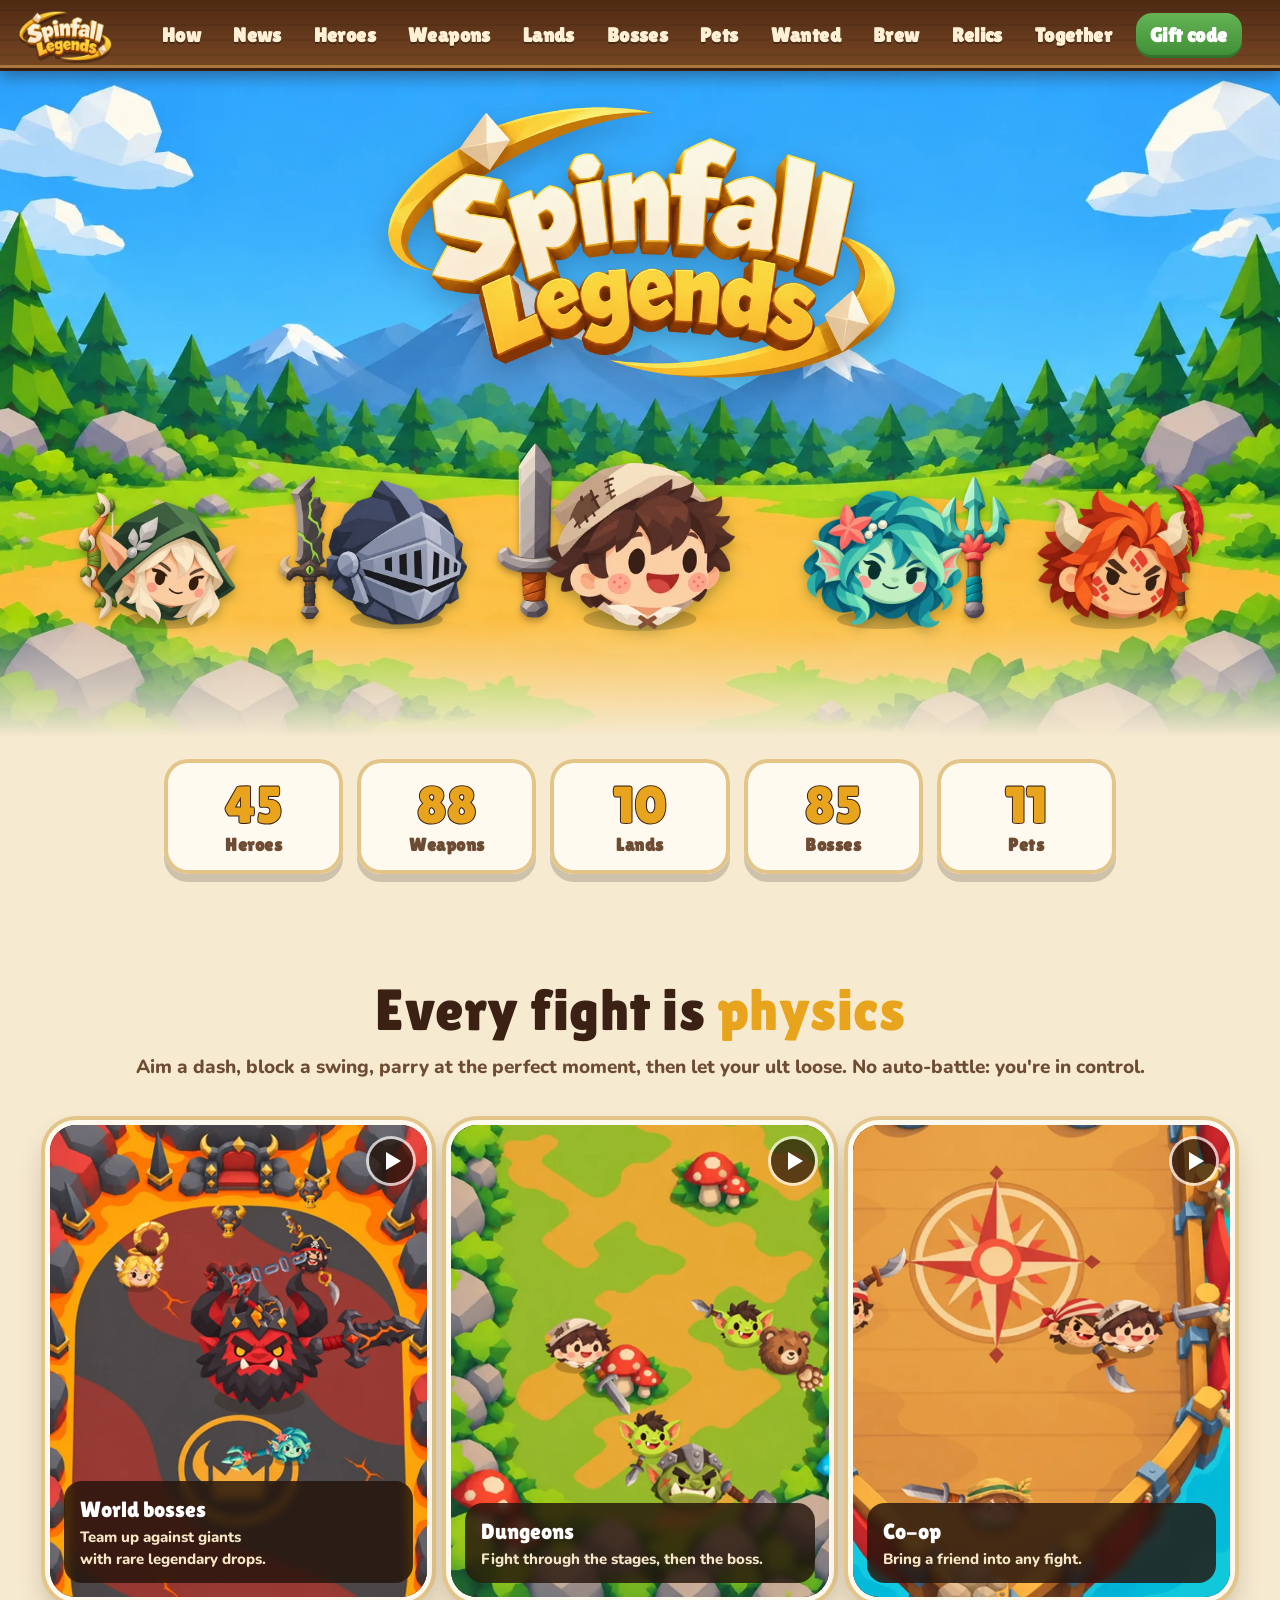
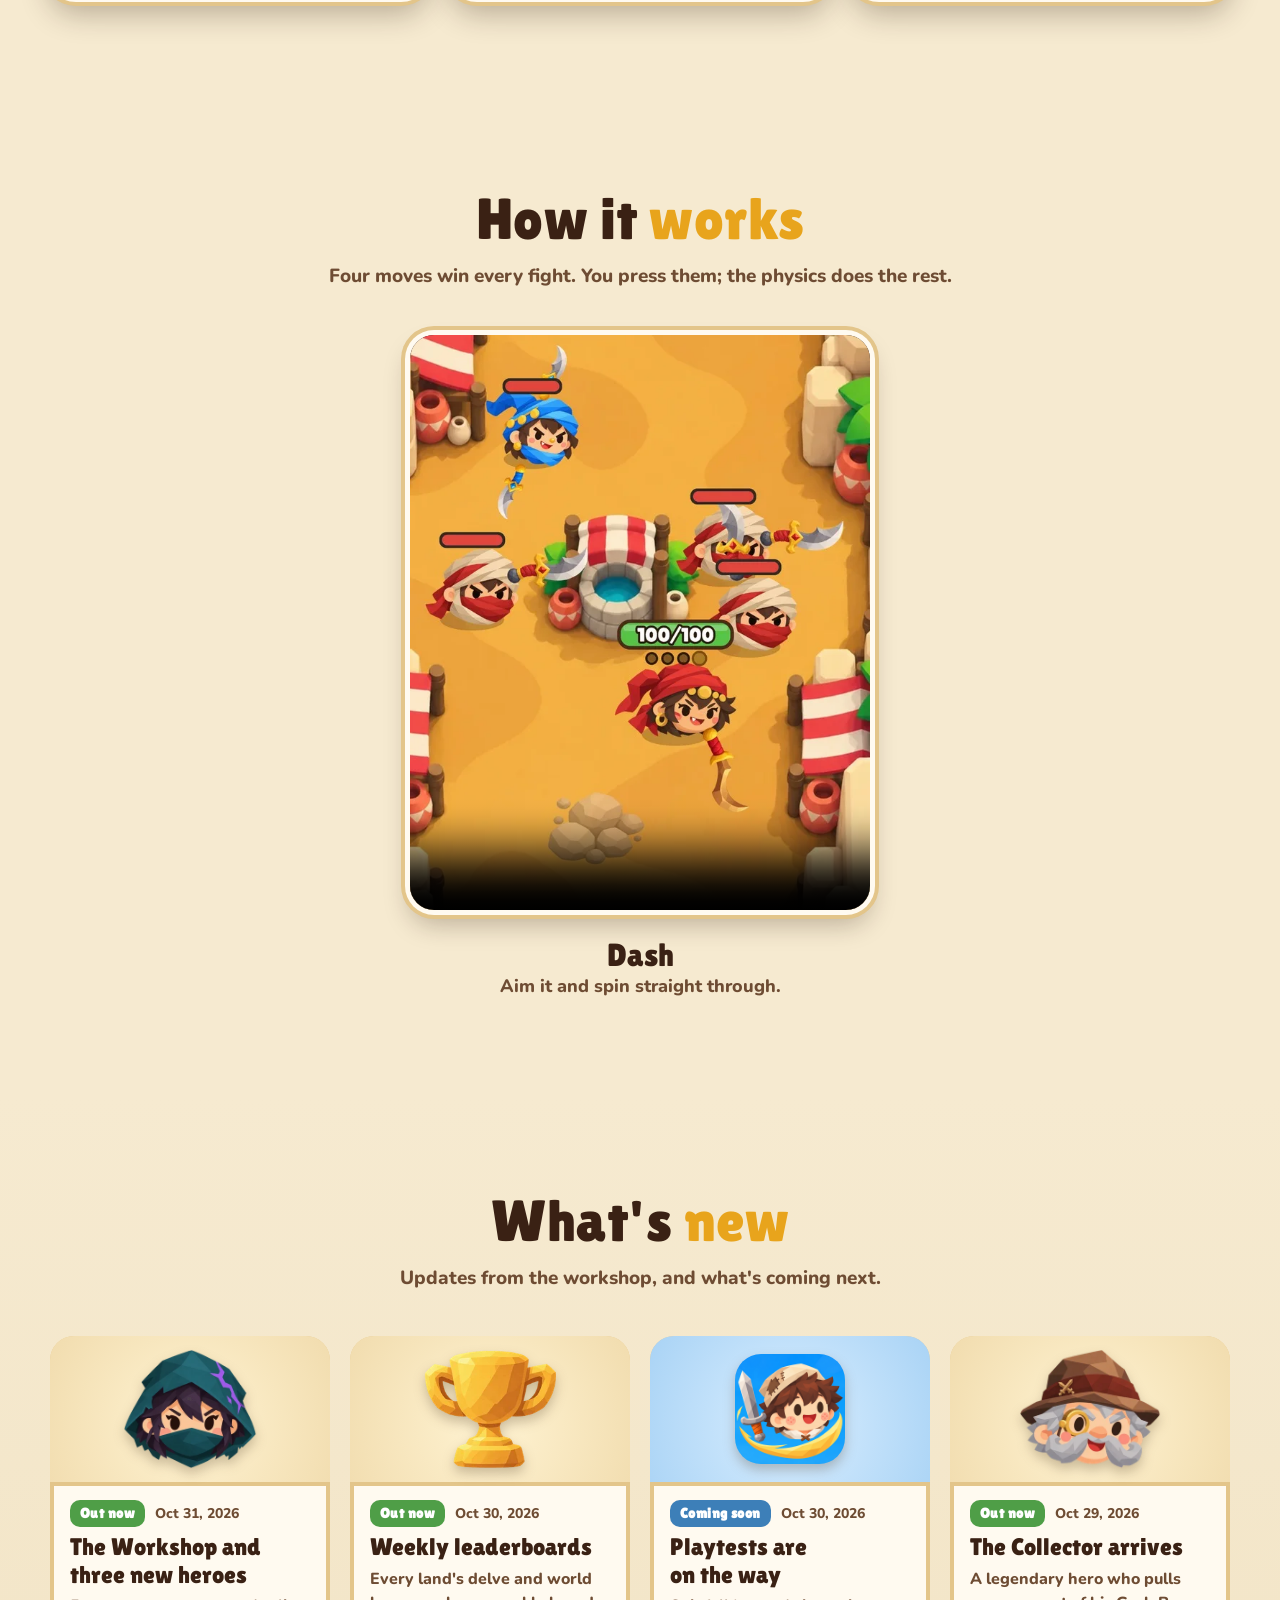
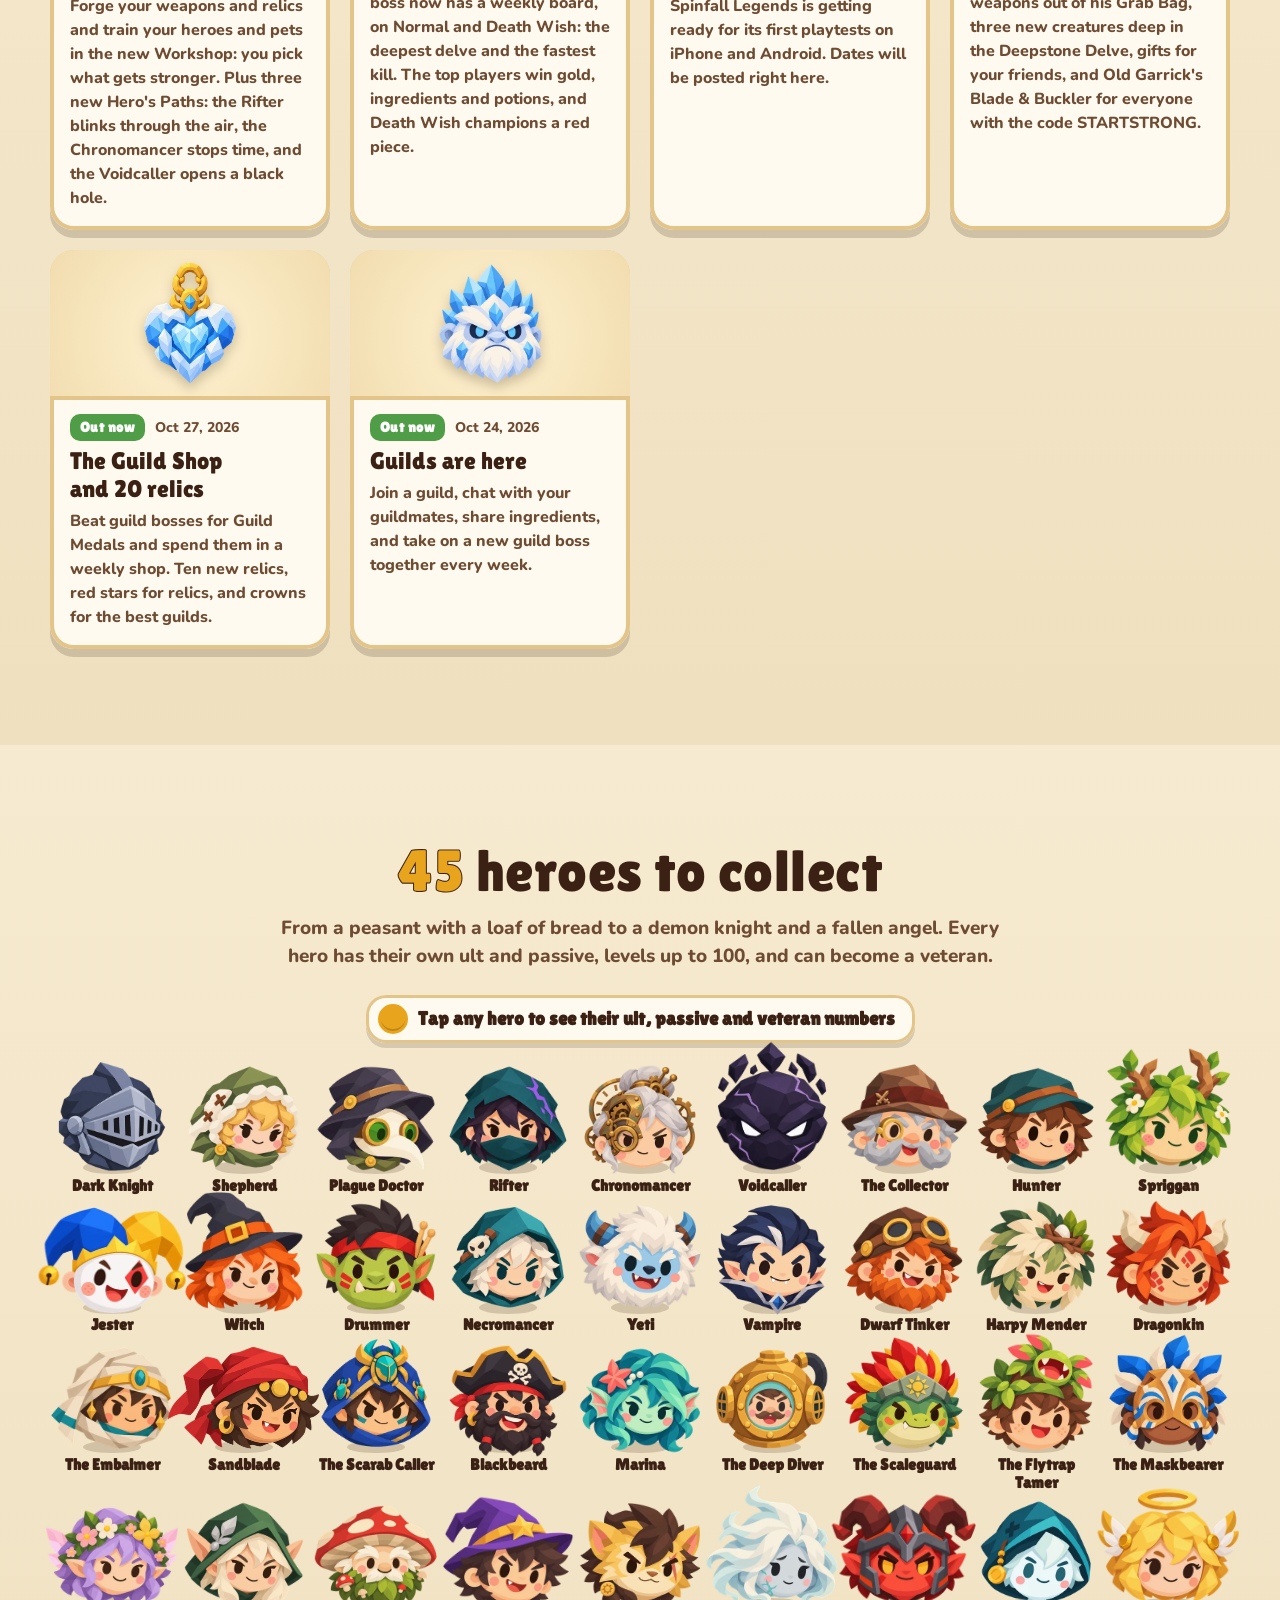
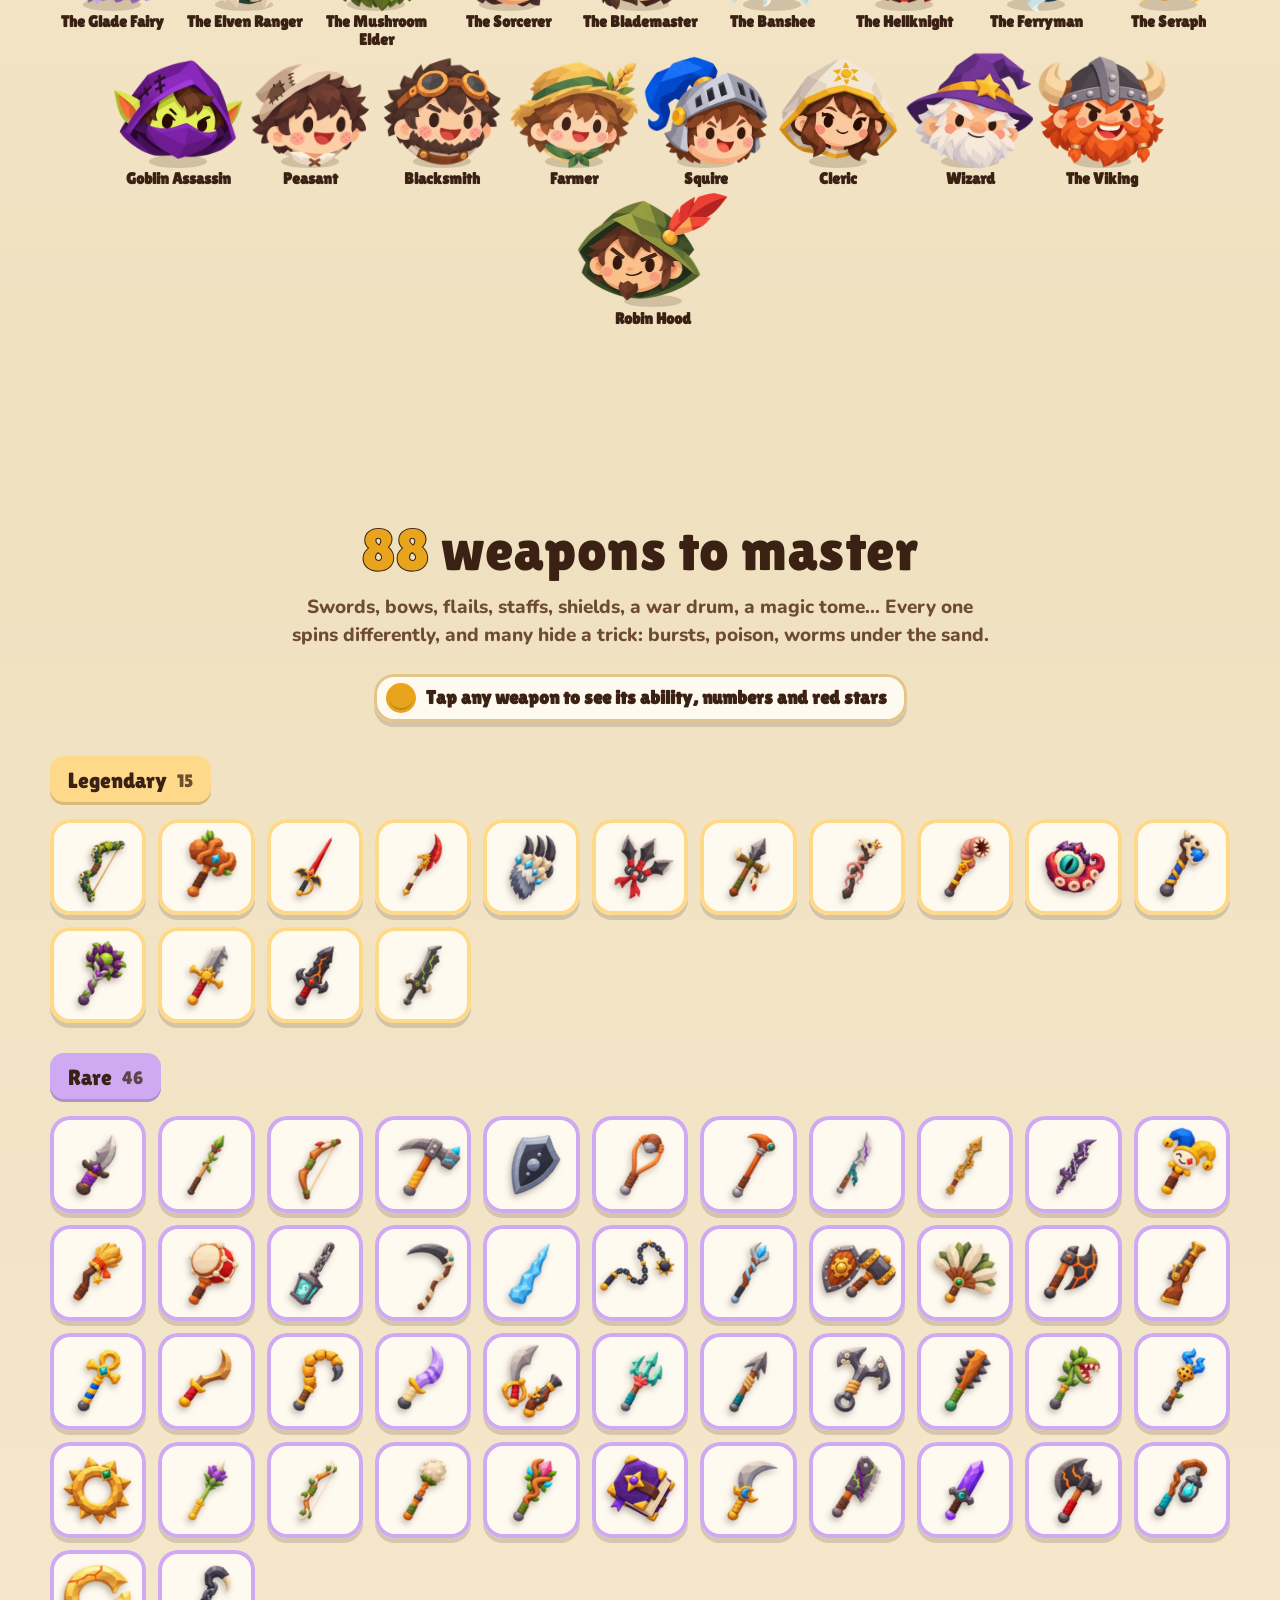
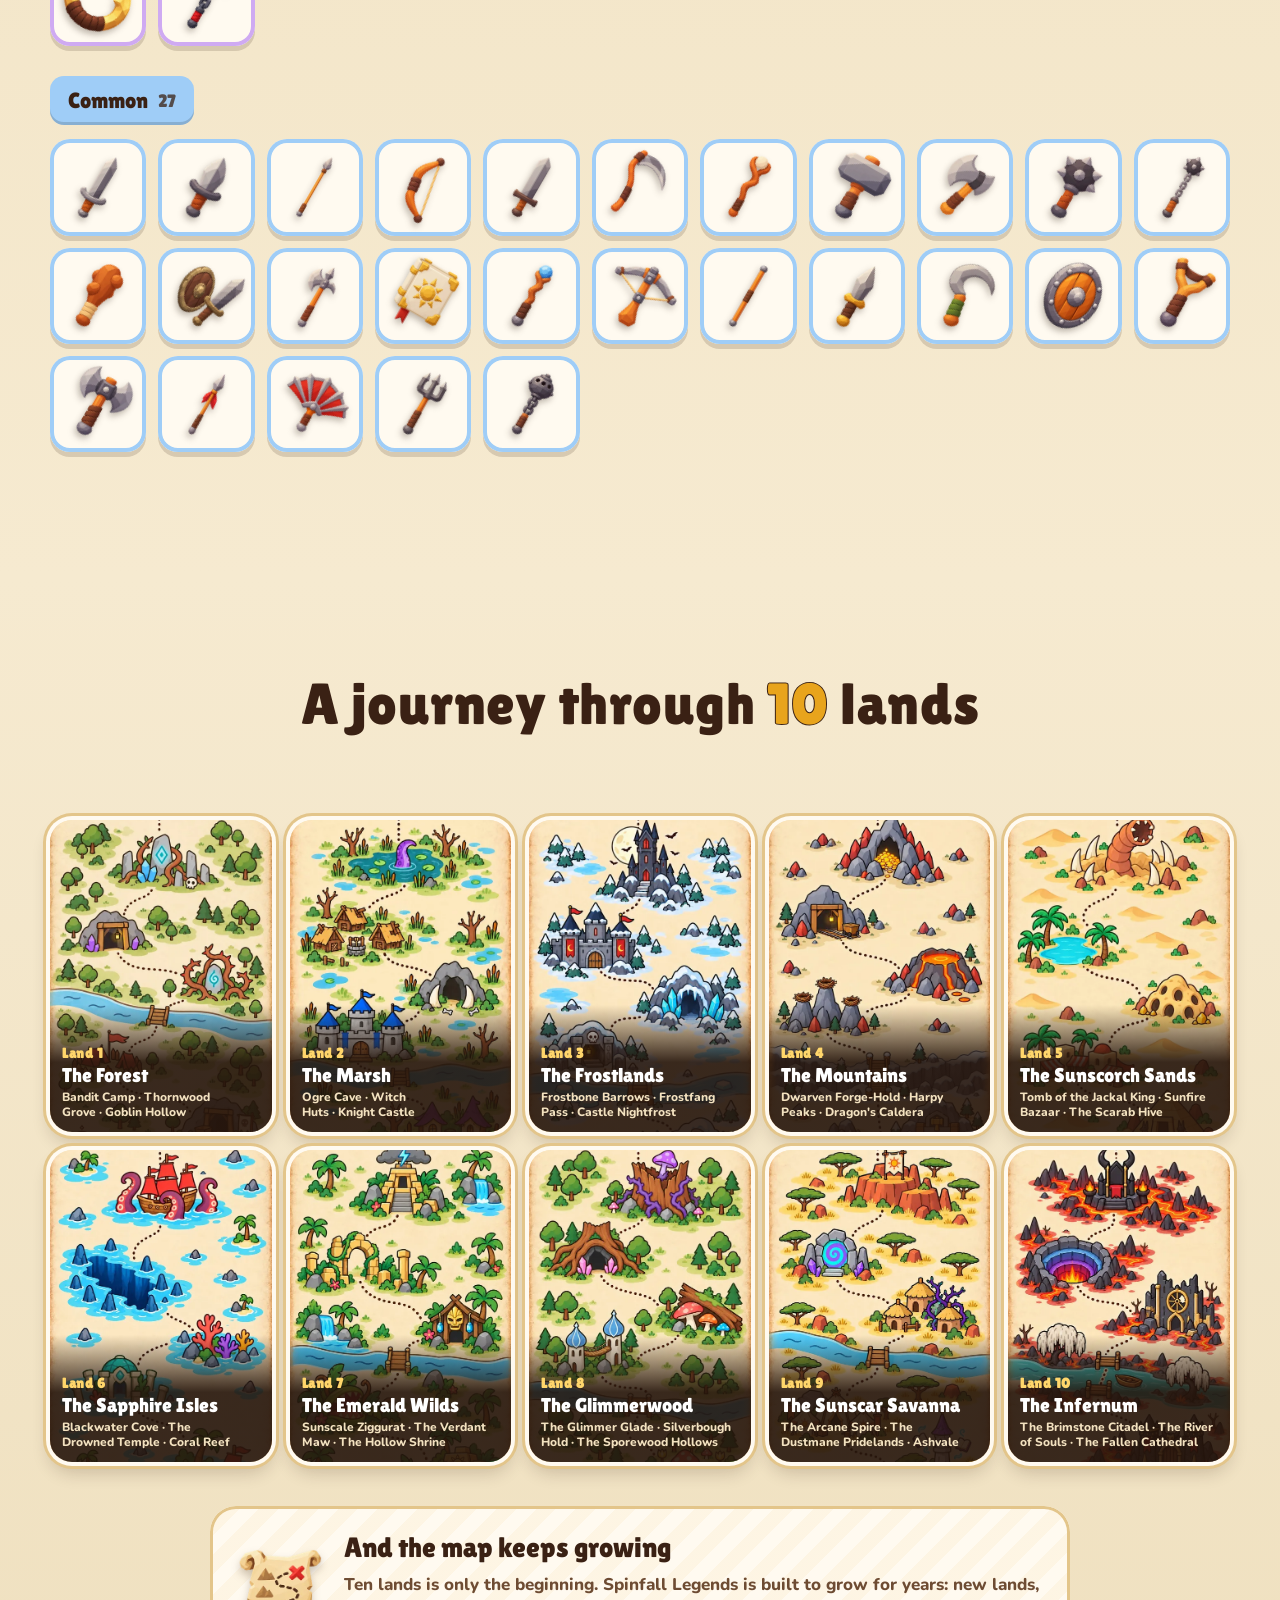
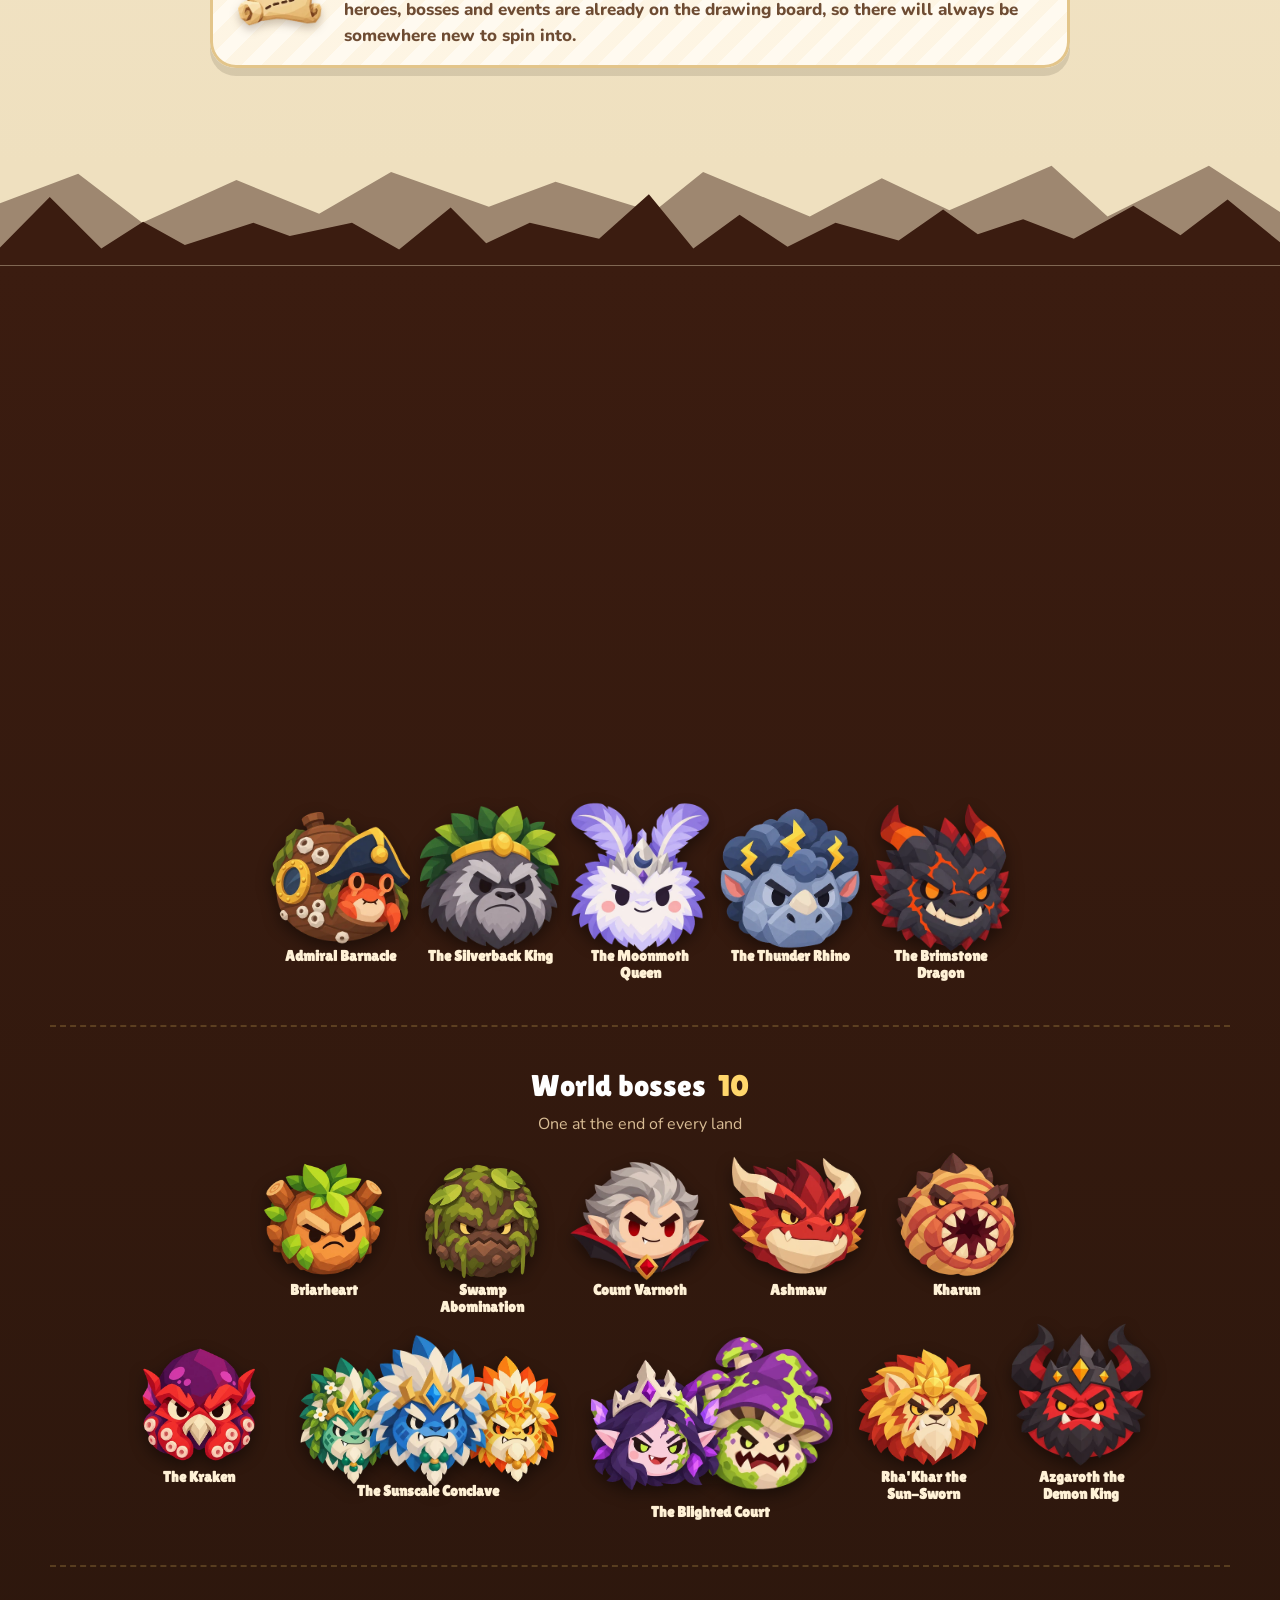
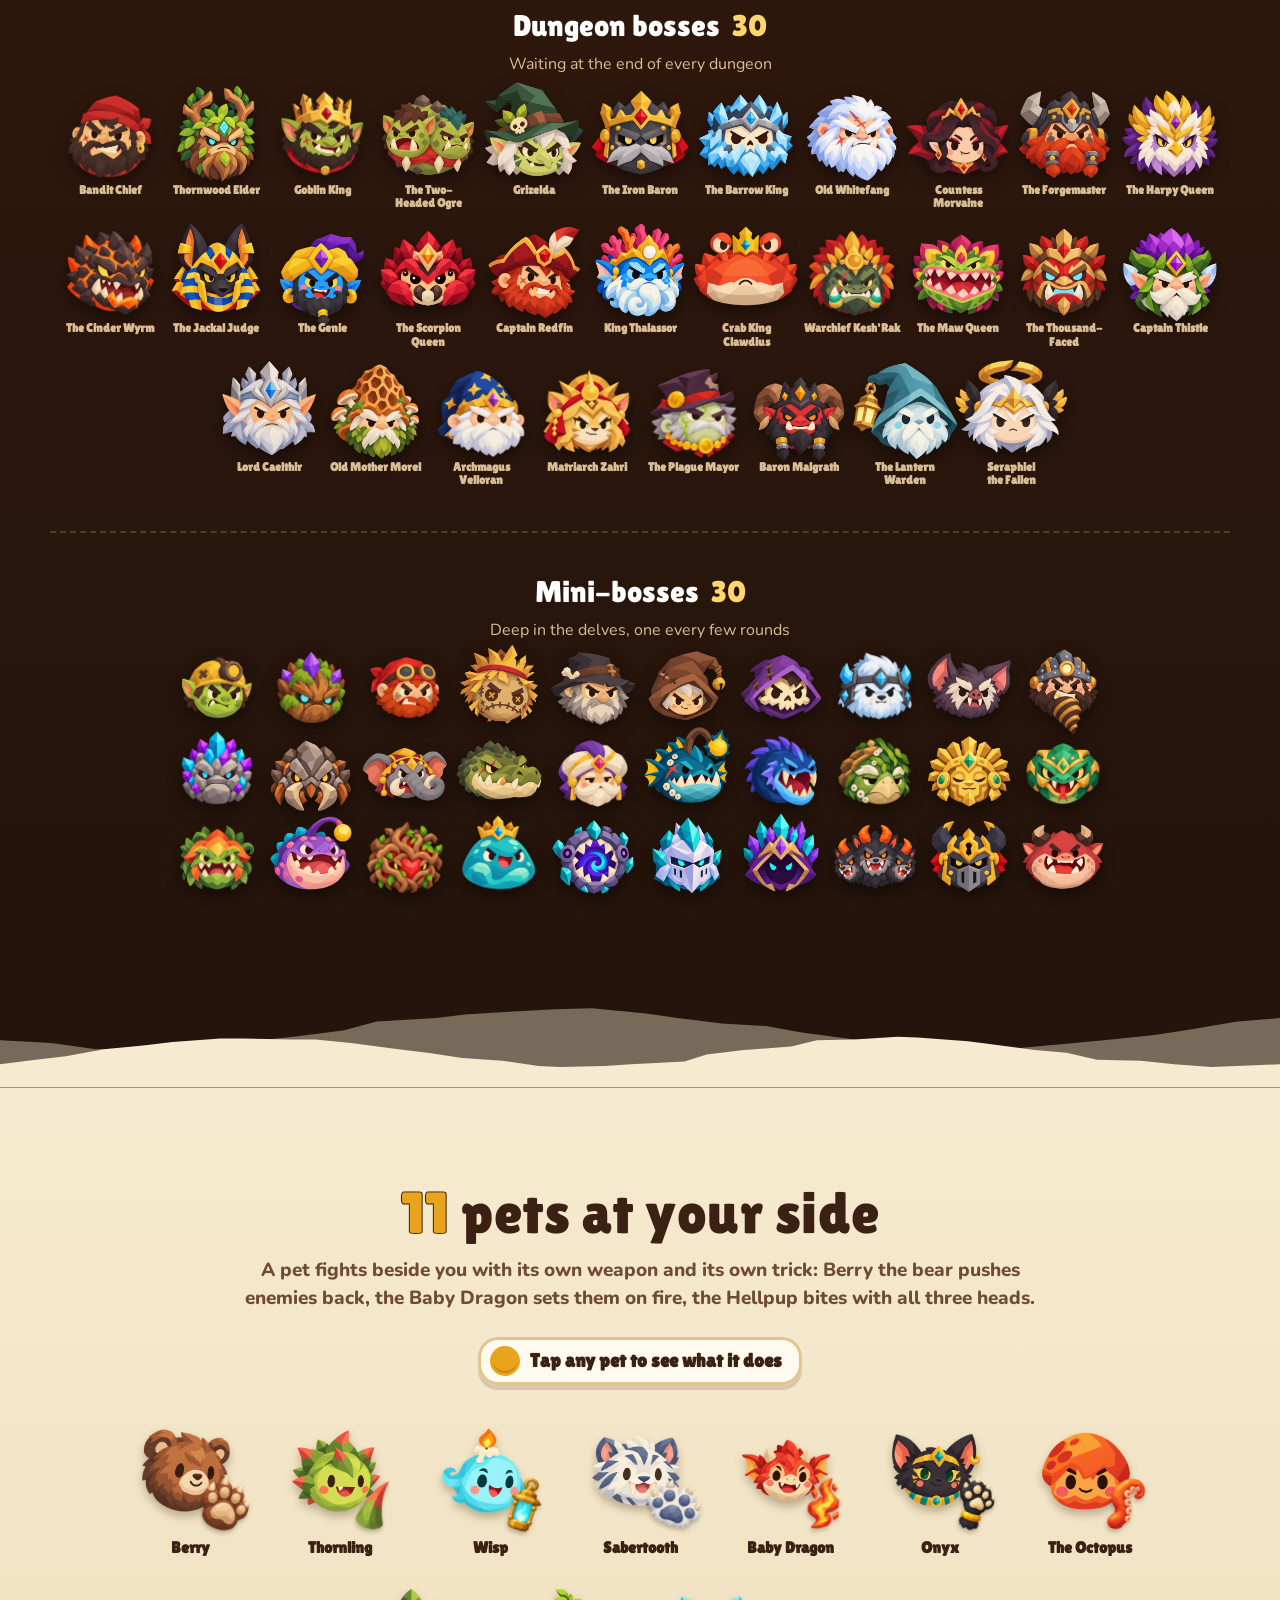
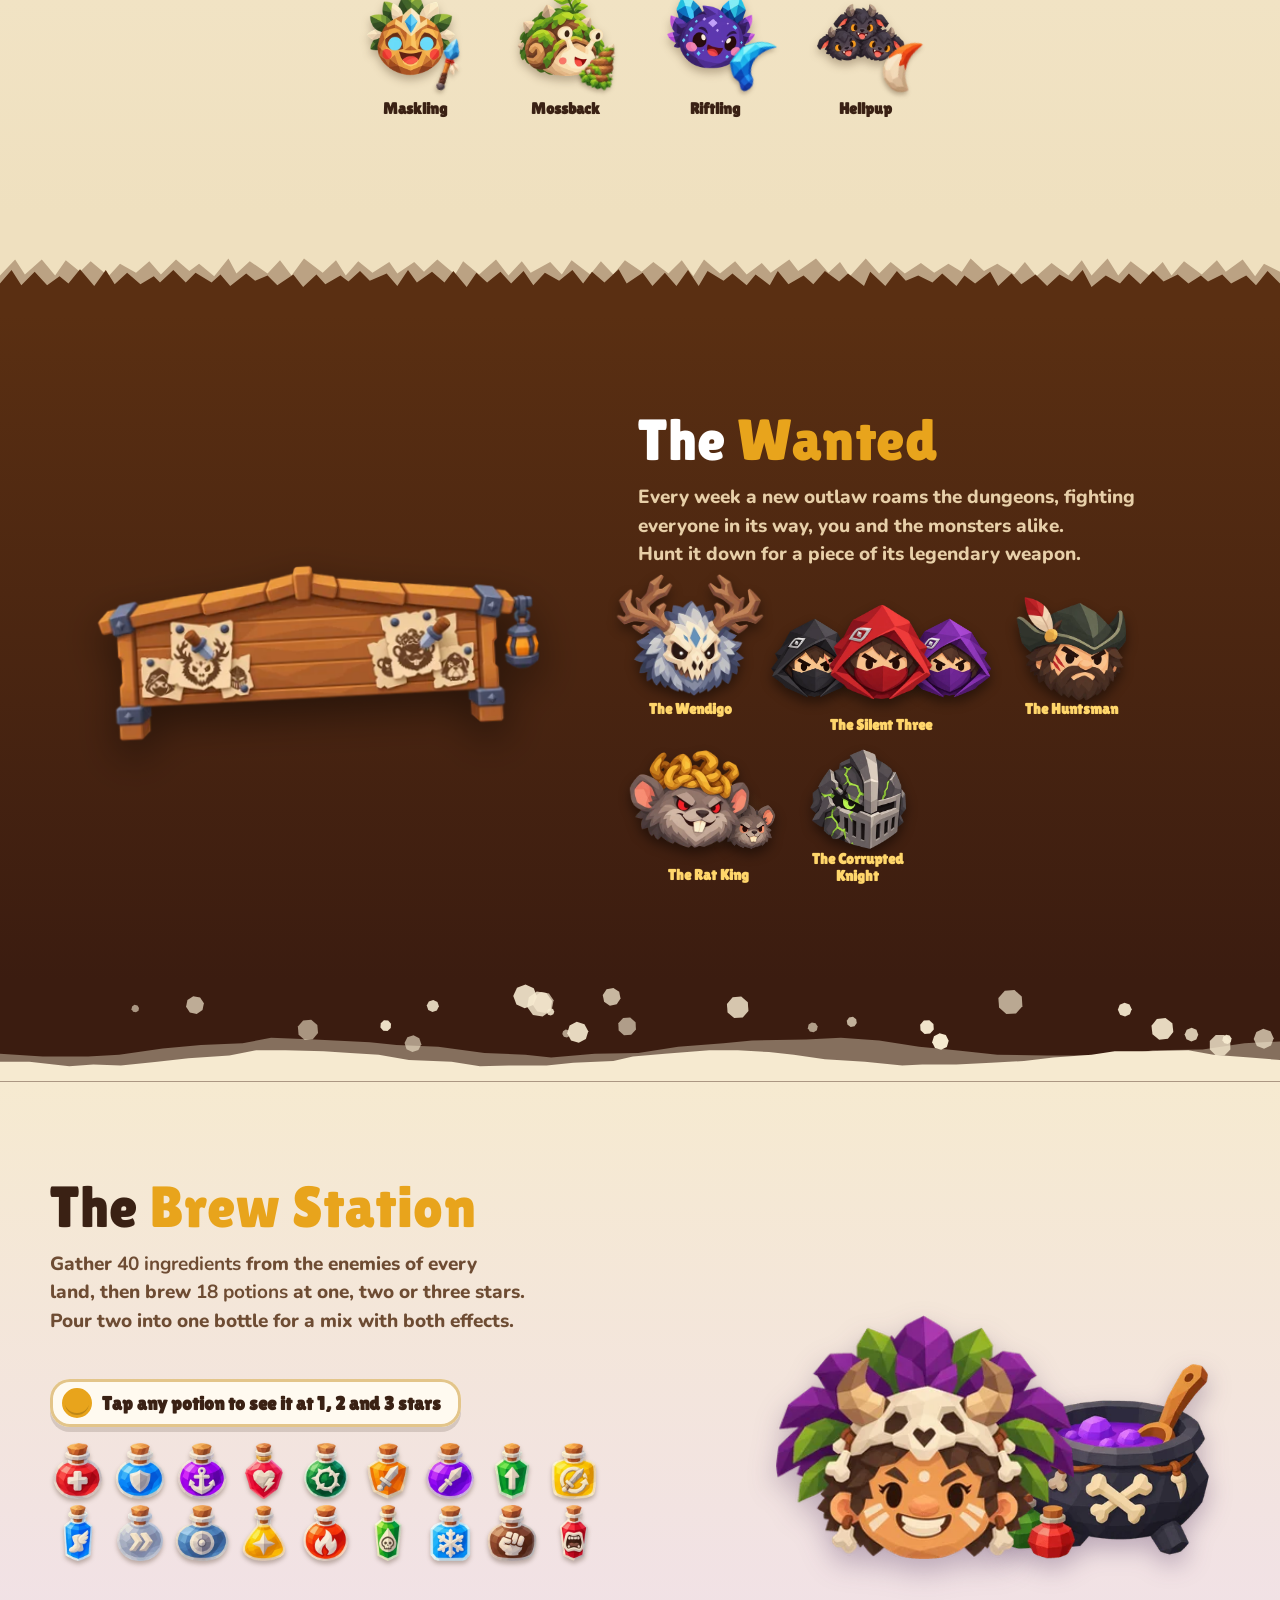
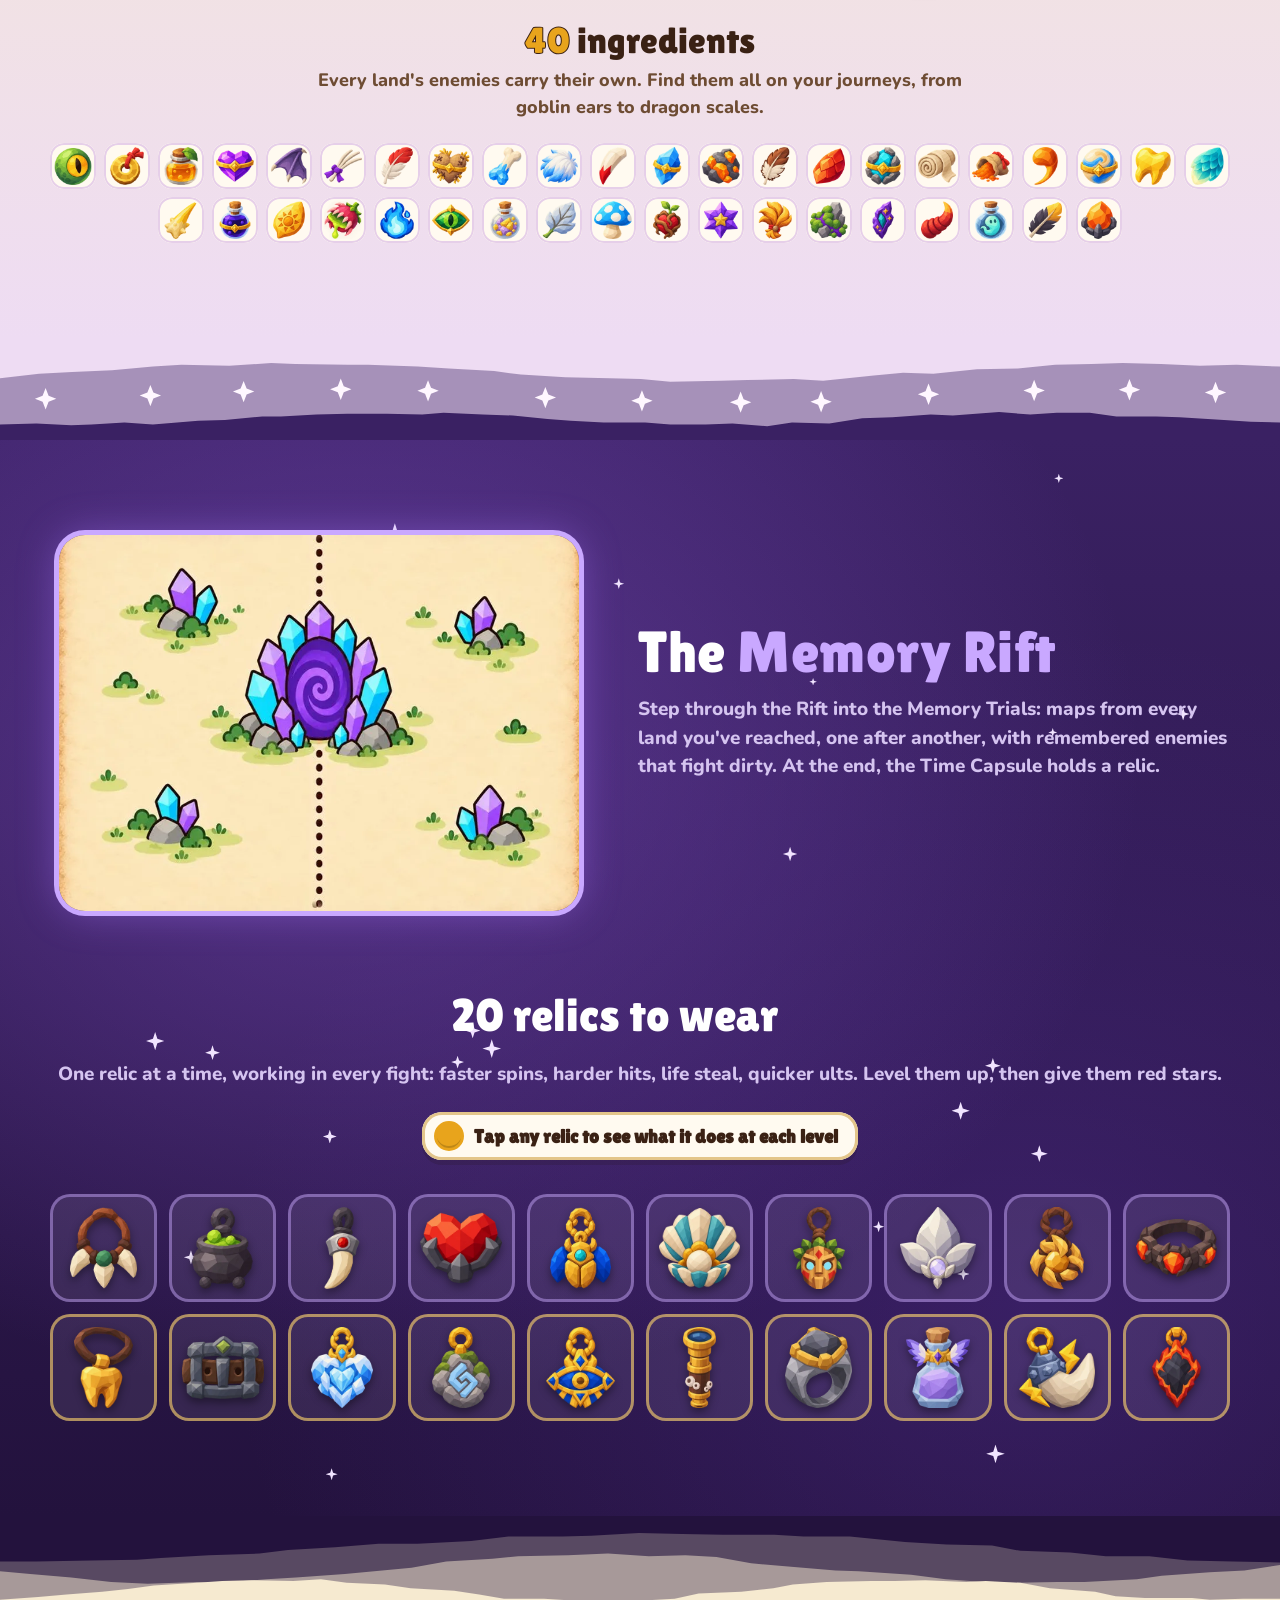
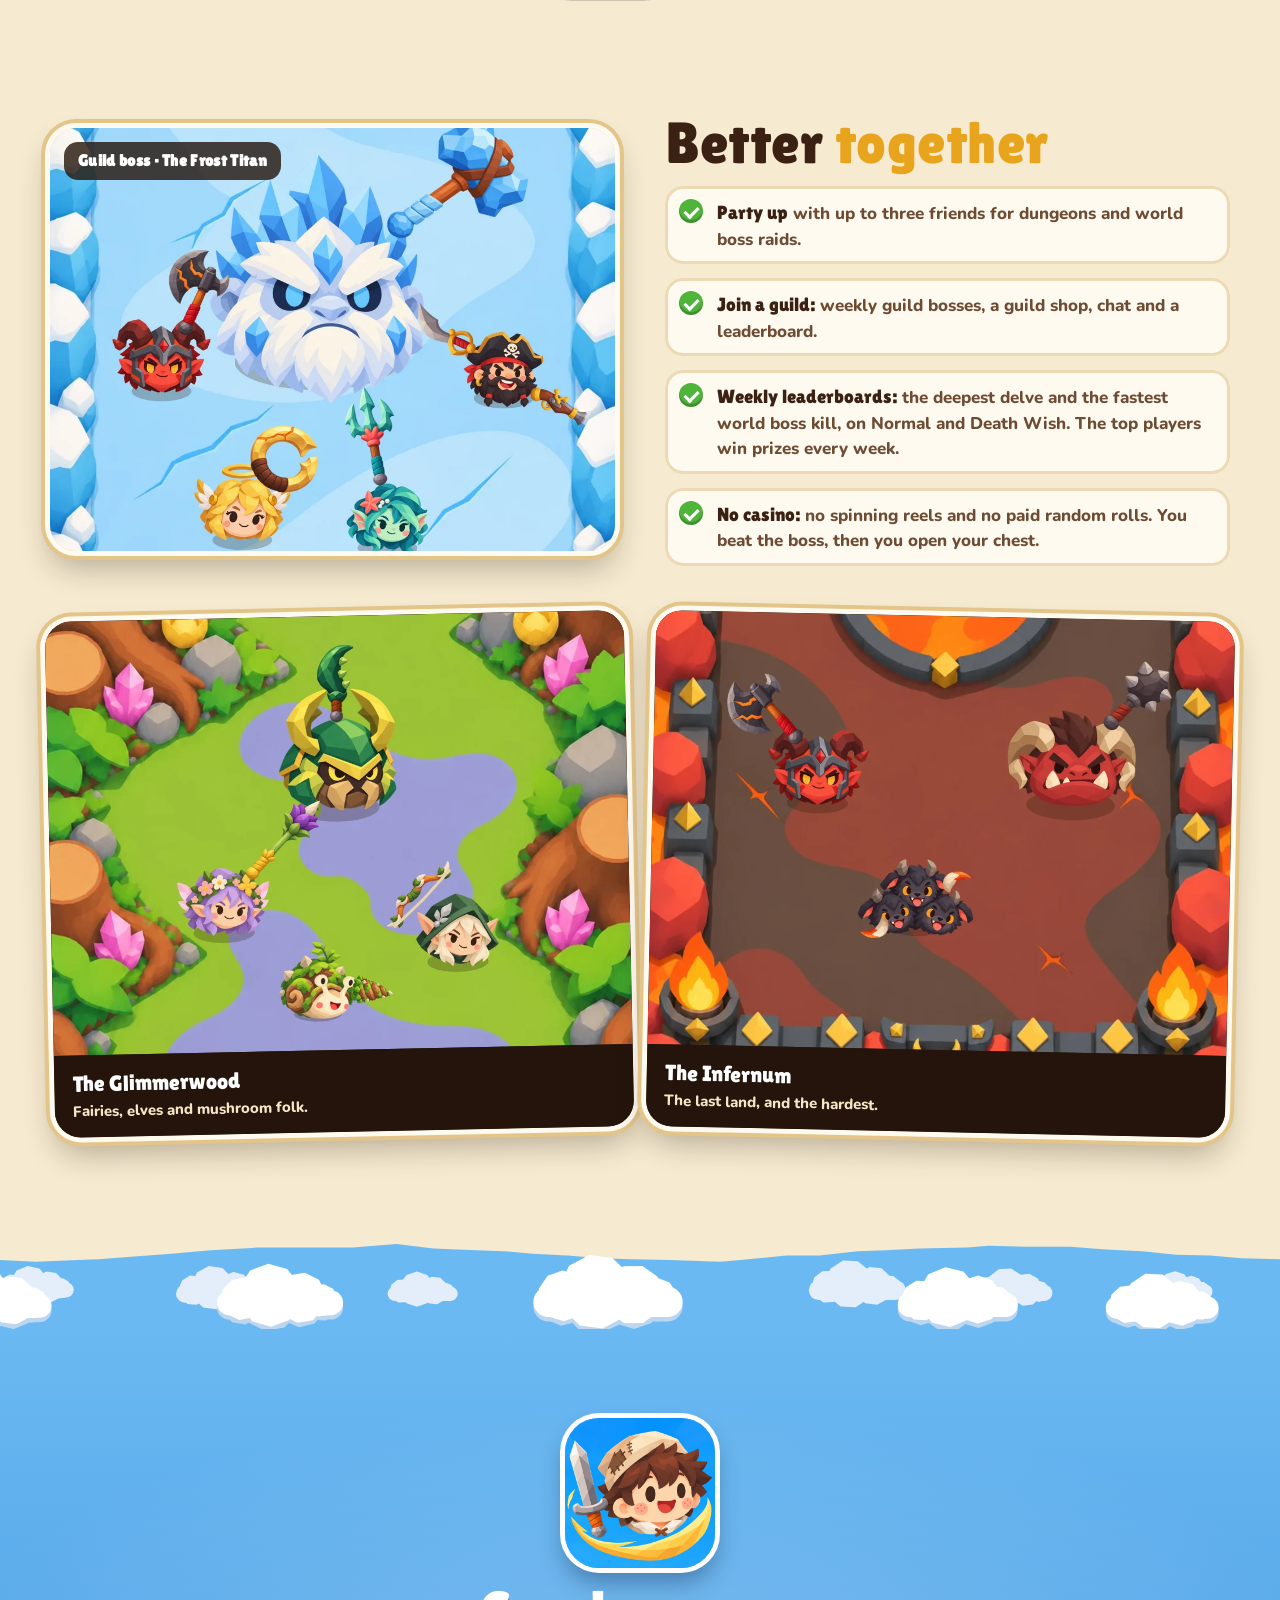
==== commit 75566245: "Hourhand, Phase Glaive and Void Edge back to their true shape" ====
--- a/index.html
+++ b/index.html
@@ -17,7 +17,7 @@
 <link rel="preconnect" href="https://fonts.googleapis.com">
 <link rel="preconnect" href="https://fonts.gstatic.com" crossorigin>
 <link rel="stylesheet" href="https://fonts.googleapis.com/css2?family=Lilita+One&family=Nunito:wght@700;800;900&display=swap">
-<link rel="stylesheet" href="style.css?v=417">   <!-- (?v=: bump it with every website update, so no visitor gets an old copy of a file with the new page) -->
+<link rel="stylesheet" href="style.css?v=432">   <!-- (?v=: bump it with every website update, so no visitor gets an old copy of a file with the new page) -->
 </head>
 <body>
 <!-- Spinfall Legends' landing page (redone Oct 28). Plain HTML, CSS and a little JavaScript, no build step: upload this folder to any static host
@@ -62,7 +62,7 @@
   <h2>How it <em>works</em></h2>
   <p class="sub">Four moves win every fight. You press them; the physics does the rest.</p>
   <figure class="howv">
-    <video id="howVid" muted loop playsinline preload="metadata" poster="img/how_still.webp?v=417" aria-label="Four moments from real fights: a dash through raiders, a parry, a health potion, and the Dragonkin's Fire Breath"><source src="img/how.mp4?v=417" type="video/mp4"></video>
+    <video id="howVid" muted loop playsinline preload="metadata" poster="img/how_still.webp?v=432" aria-label="Four moments from real fights: a dash through raiders, a parry, a health potion, and the Dragonkin's Fire Breath"><source src="img/how.mp4?v=432" type="video/mp4"></video>
   </figure>
   <div class="howcap" id="howCap">
     <p class="on"><b>Dash</b>Aim it and spin straight through.</p>
@@ -226,8 +226,8 @@
   <div class="pop-card" role="dialog" aria-modal="true" aria-labelledby="popName"><i class="pop-grab"></i><button class="pop-x" id="popX" aria-label="Close">&times;</button><div class="pop-body" id="popBody"></div></div>
 </div>
 
-<script src="data.js?v=417"></script>
-<script src="news.js?v=417"></script>
+<script src="data.js?v=432"></script>
+<script src="news.js?v=432"></script>
 <script>
 // the content sections, filled from the game's own lists (data.js)
 const $ = id => document.getElementById(id);
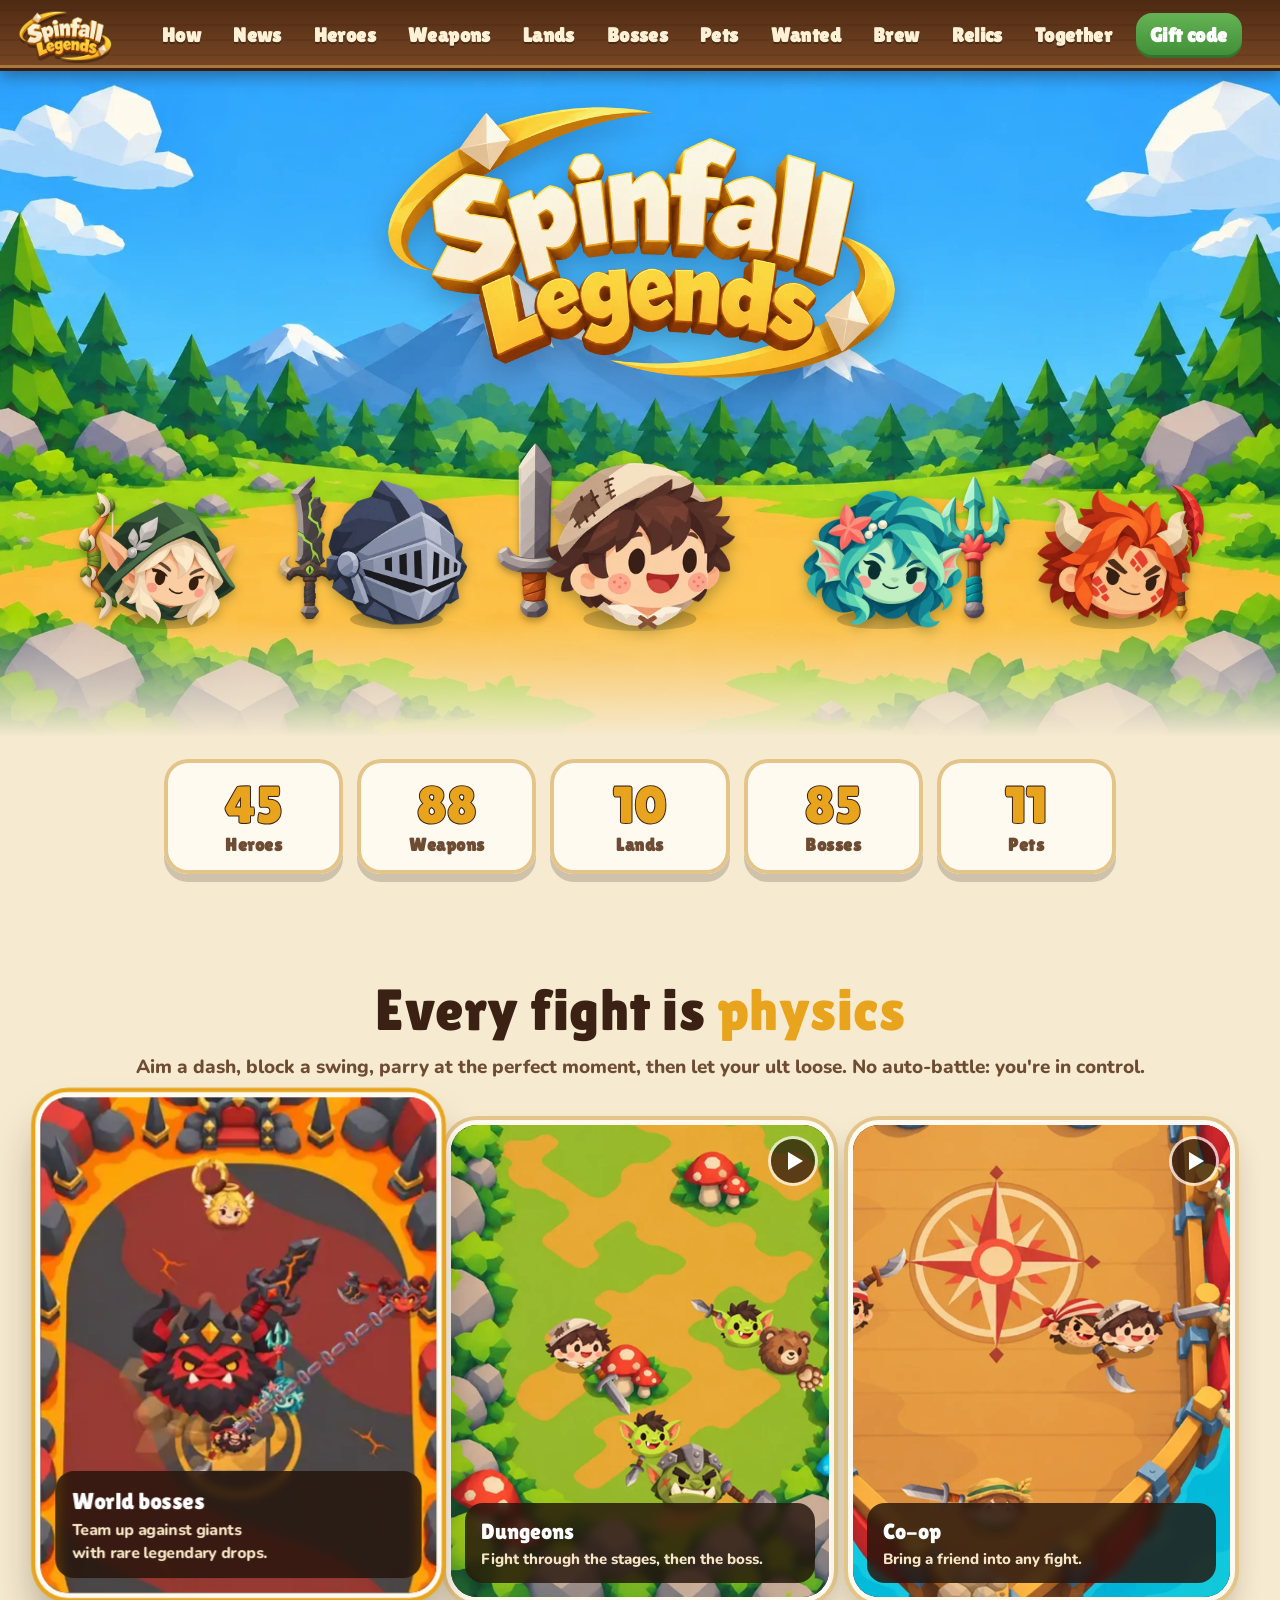
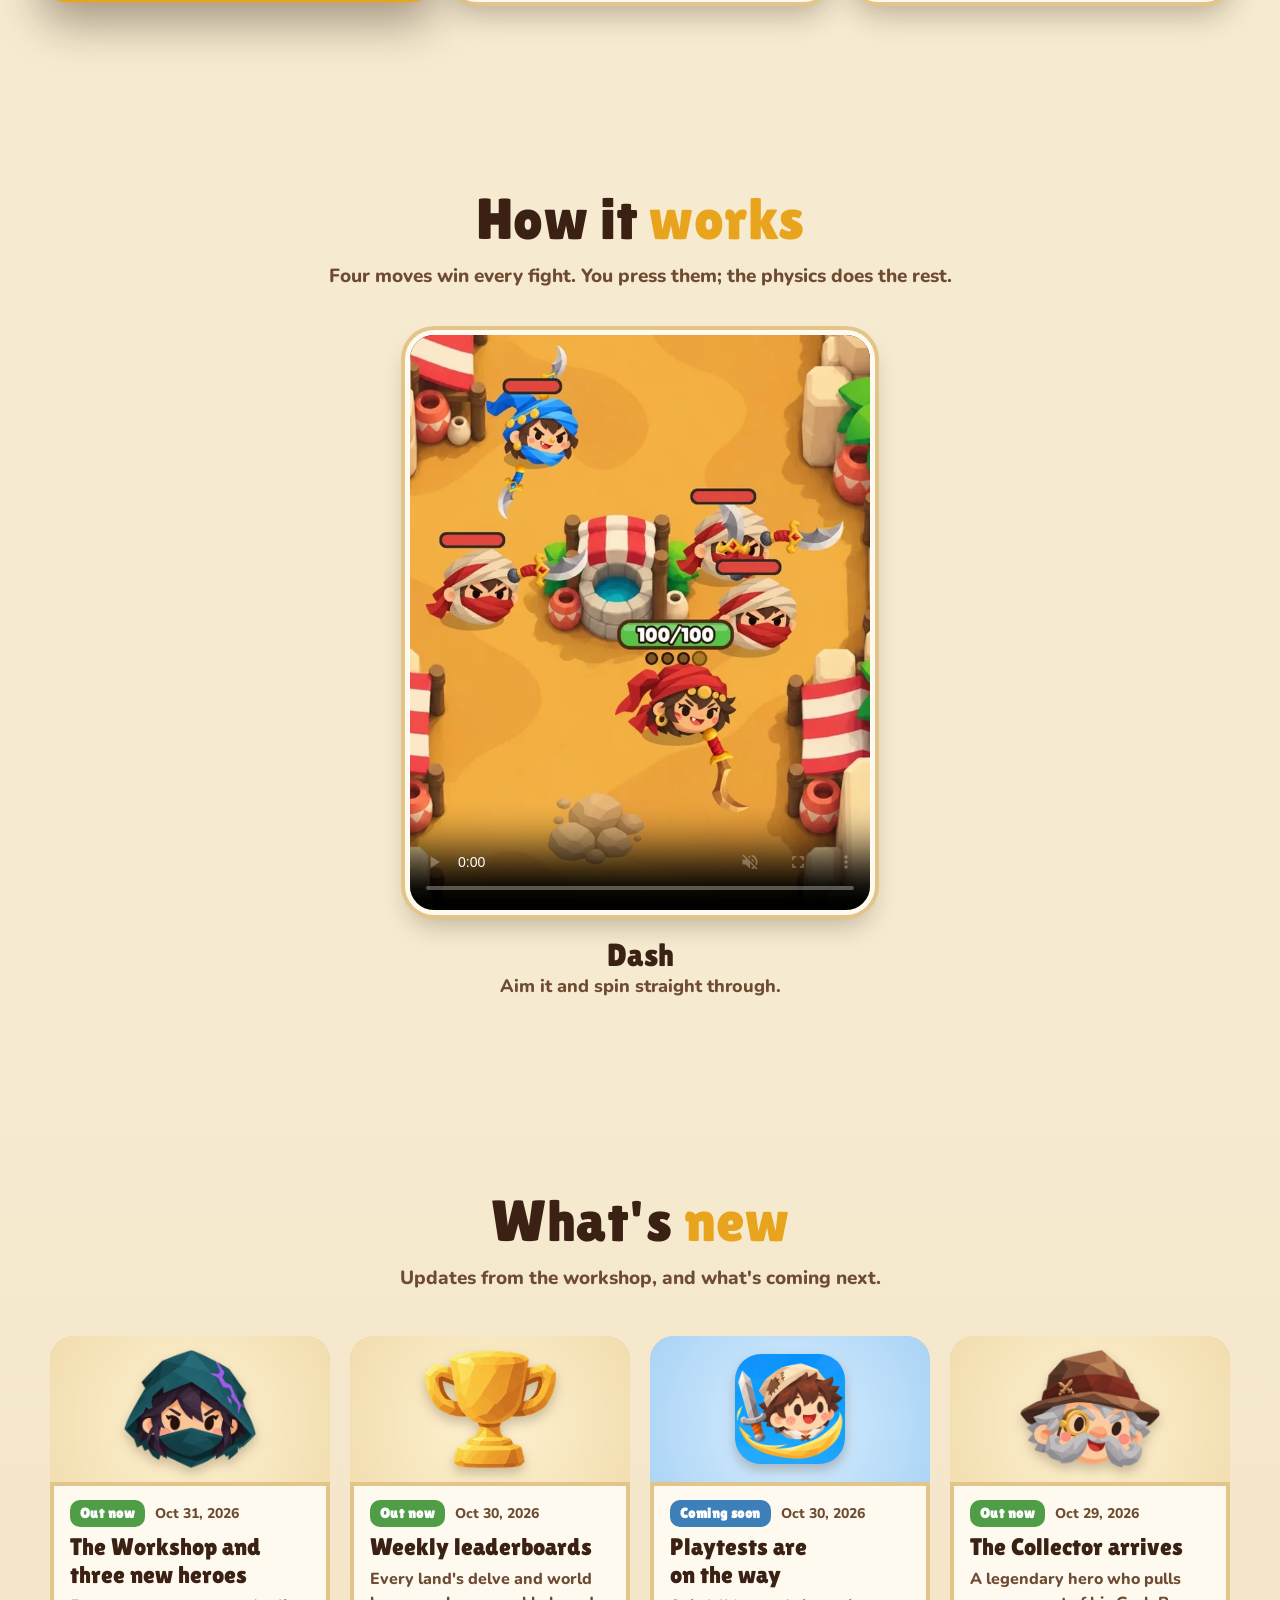
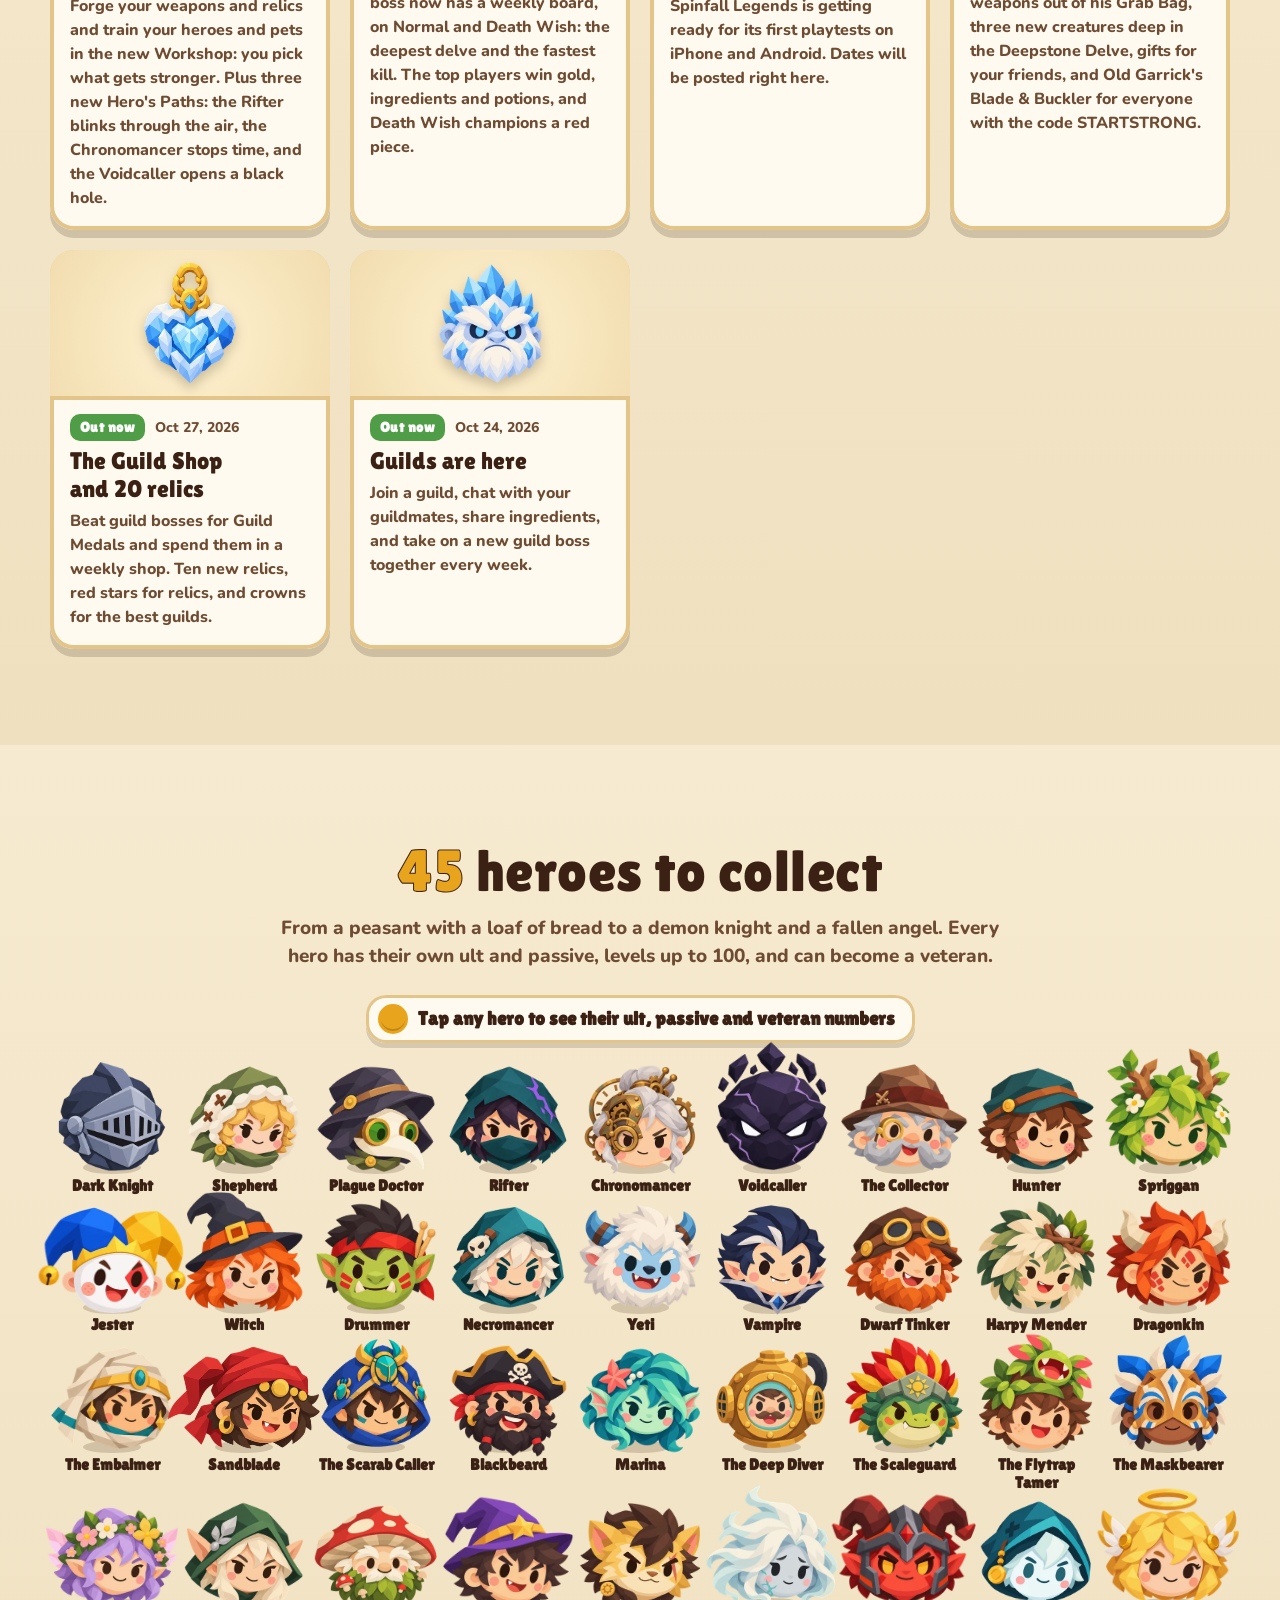
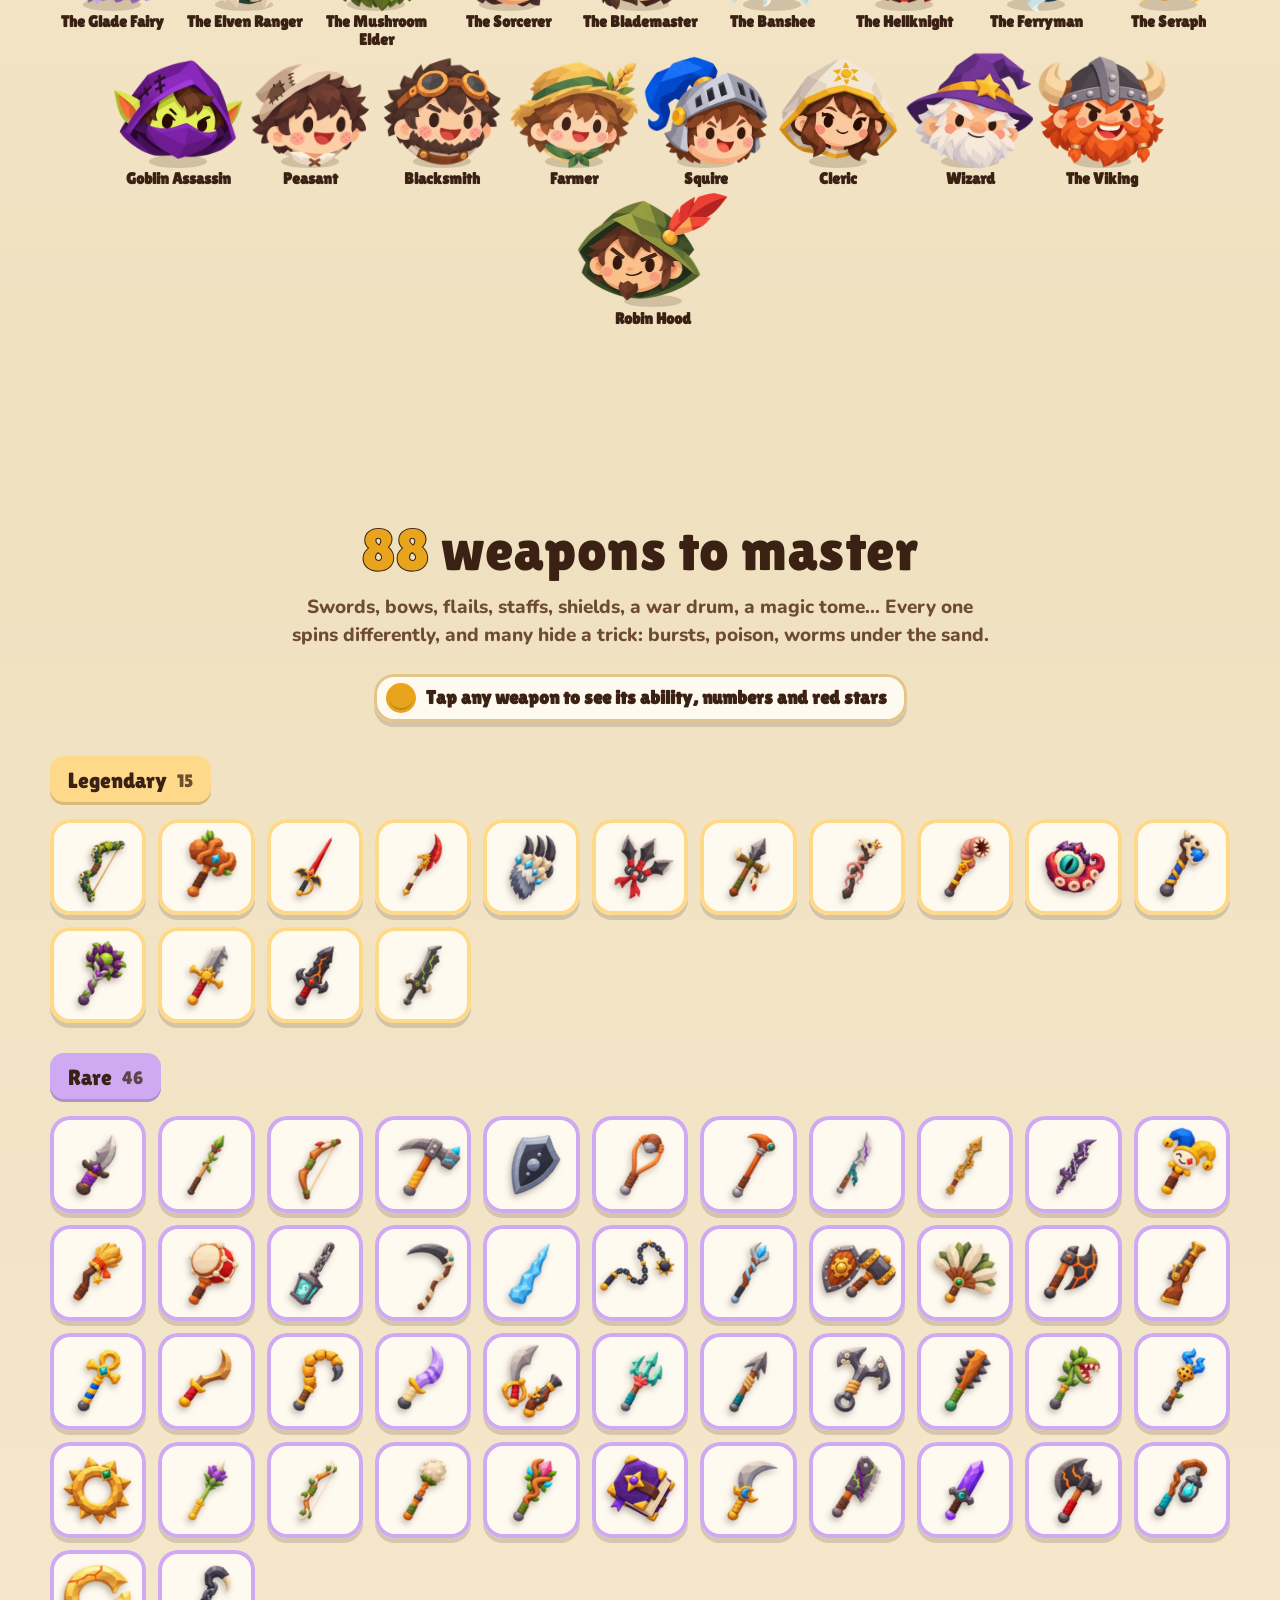
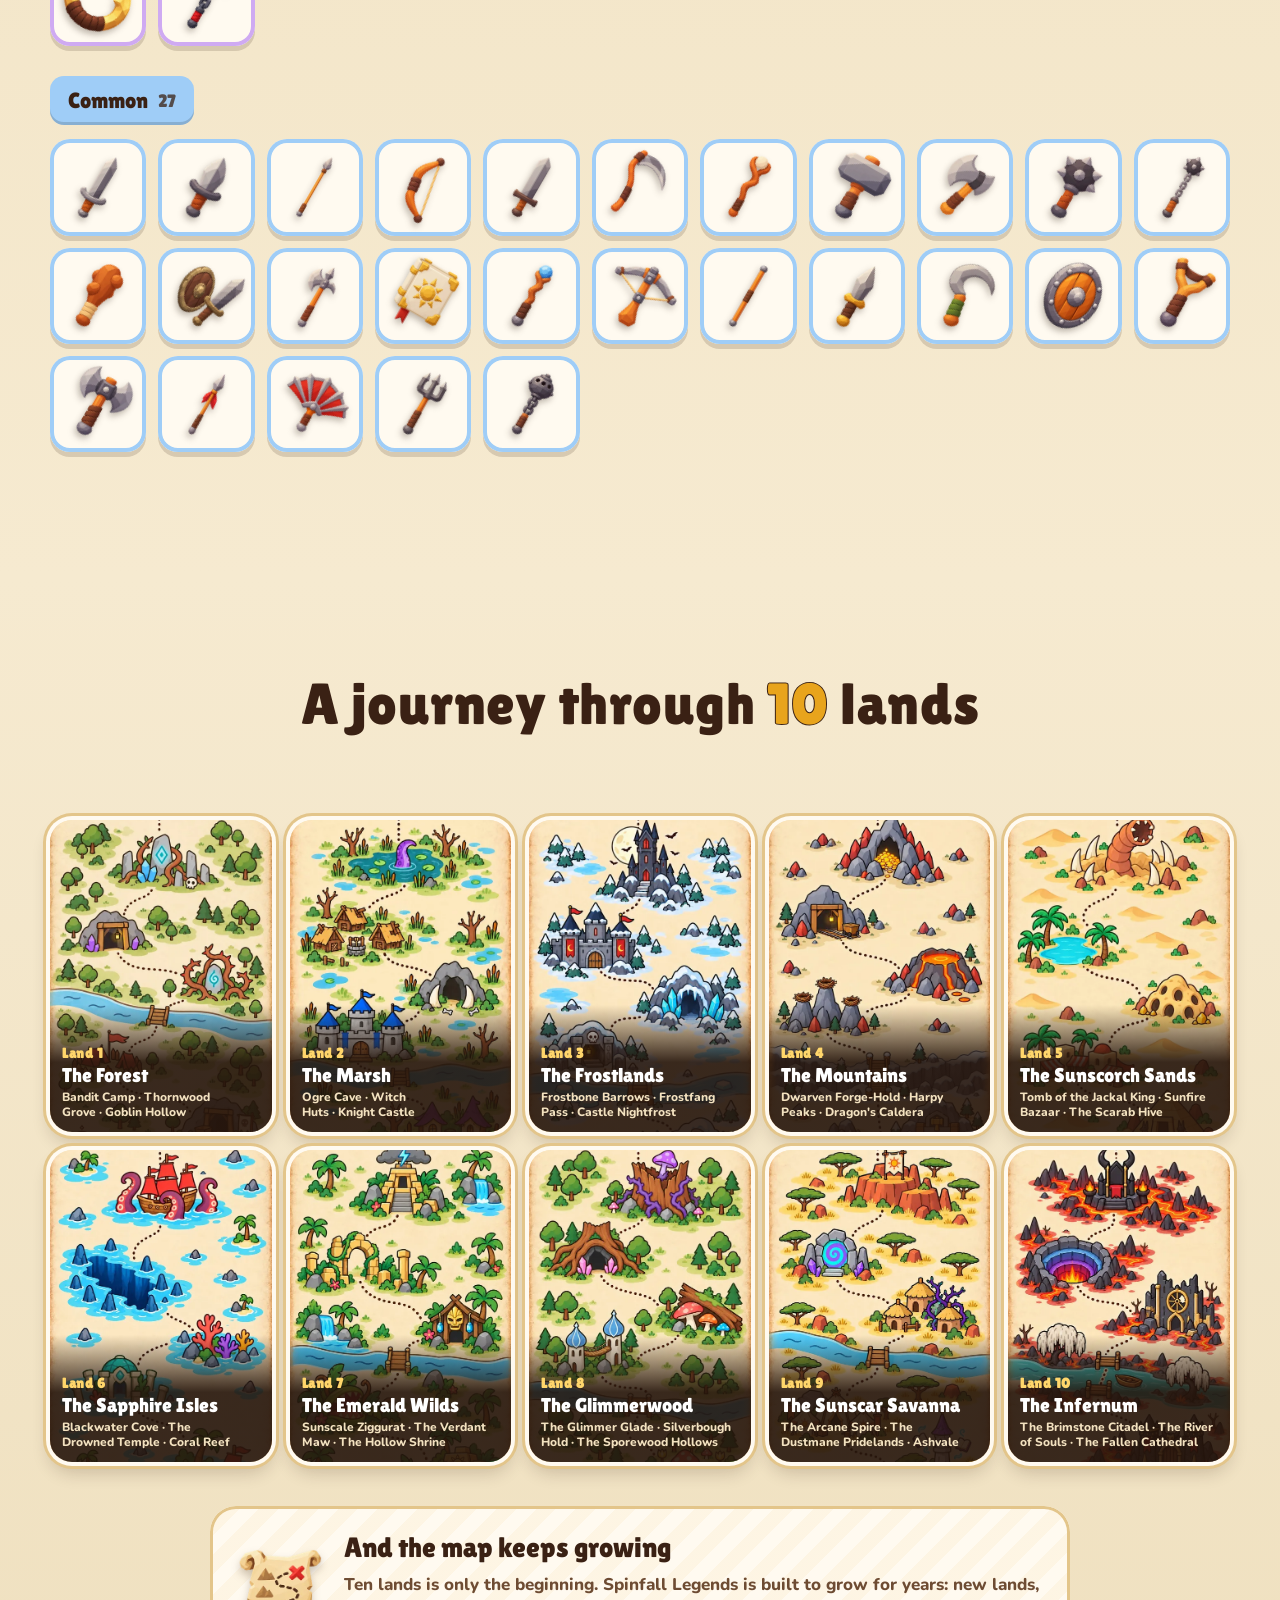
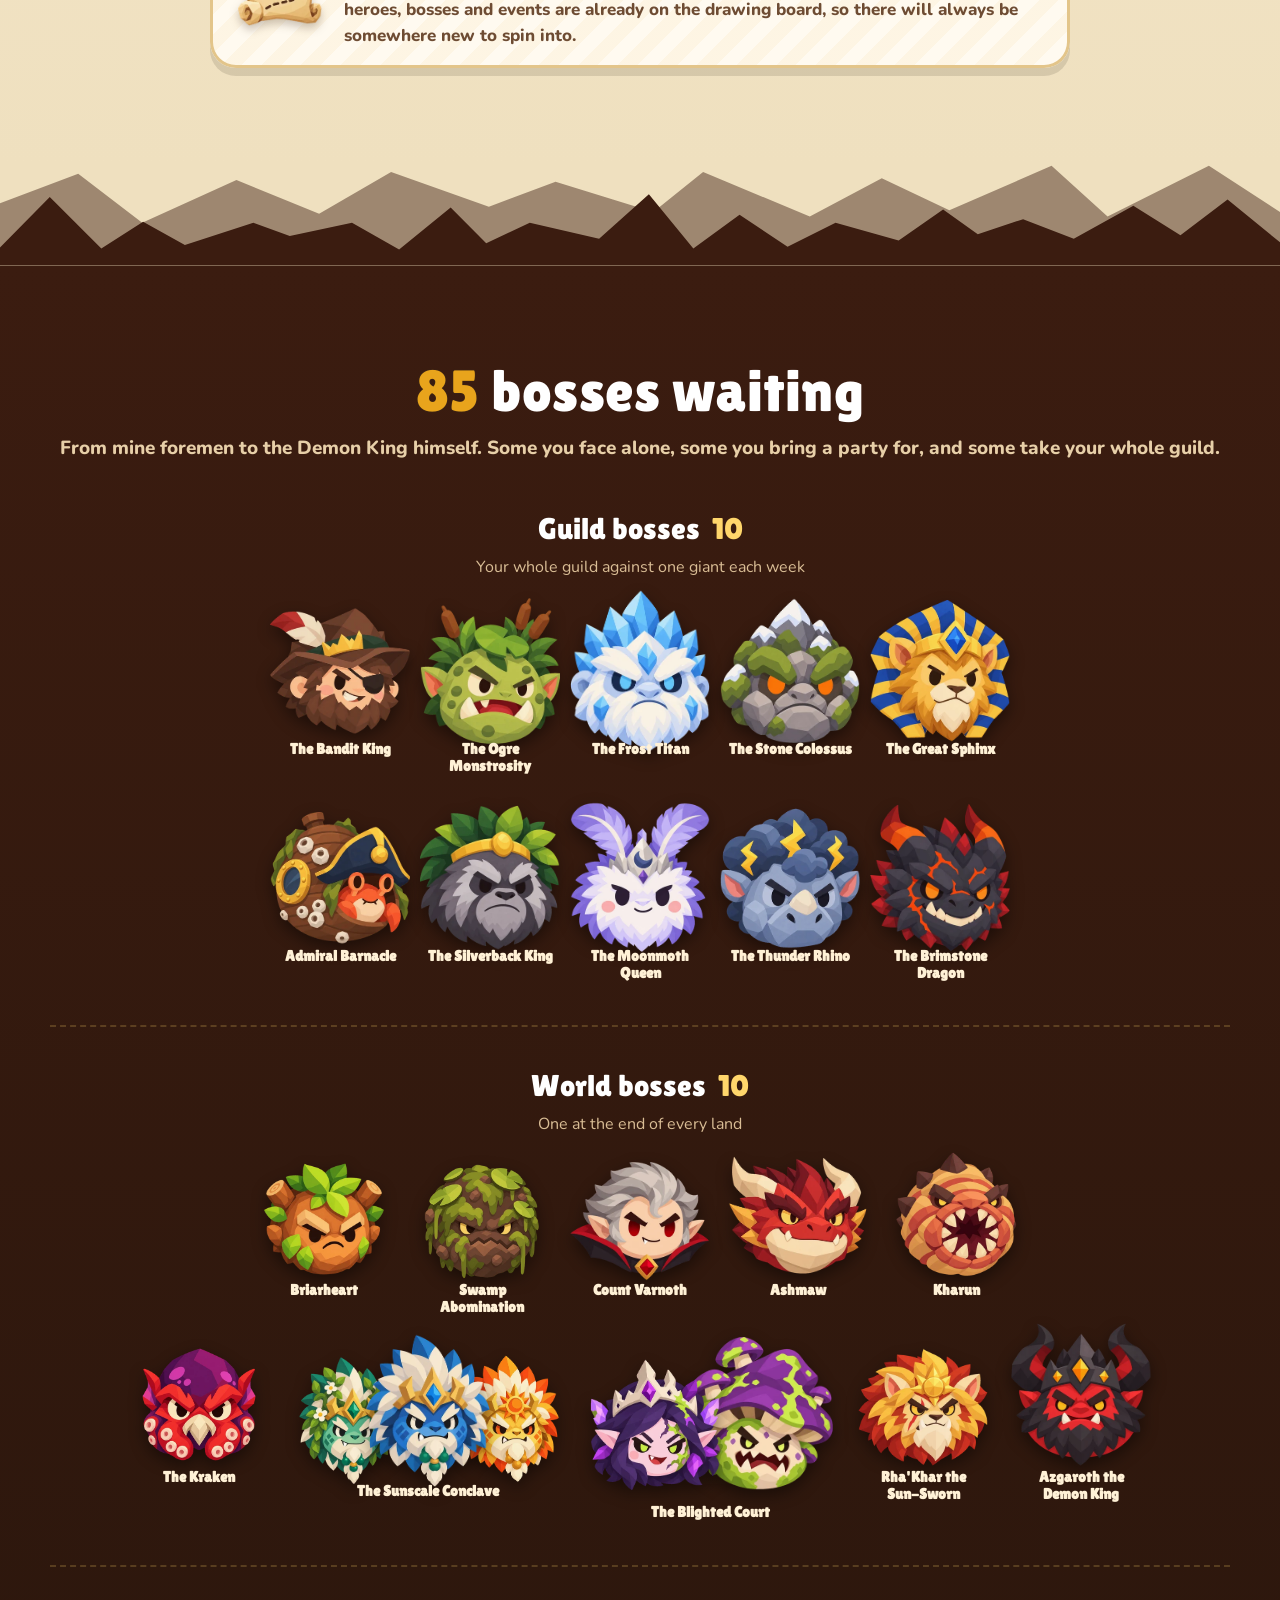
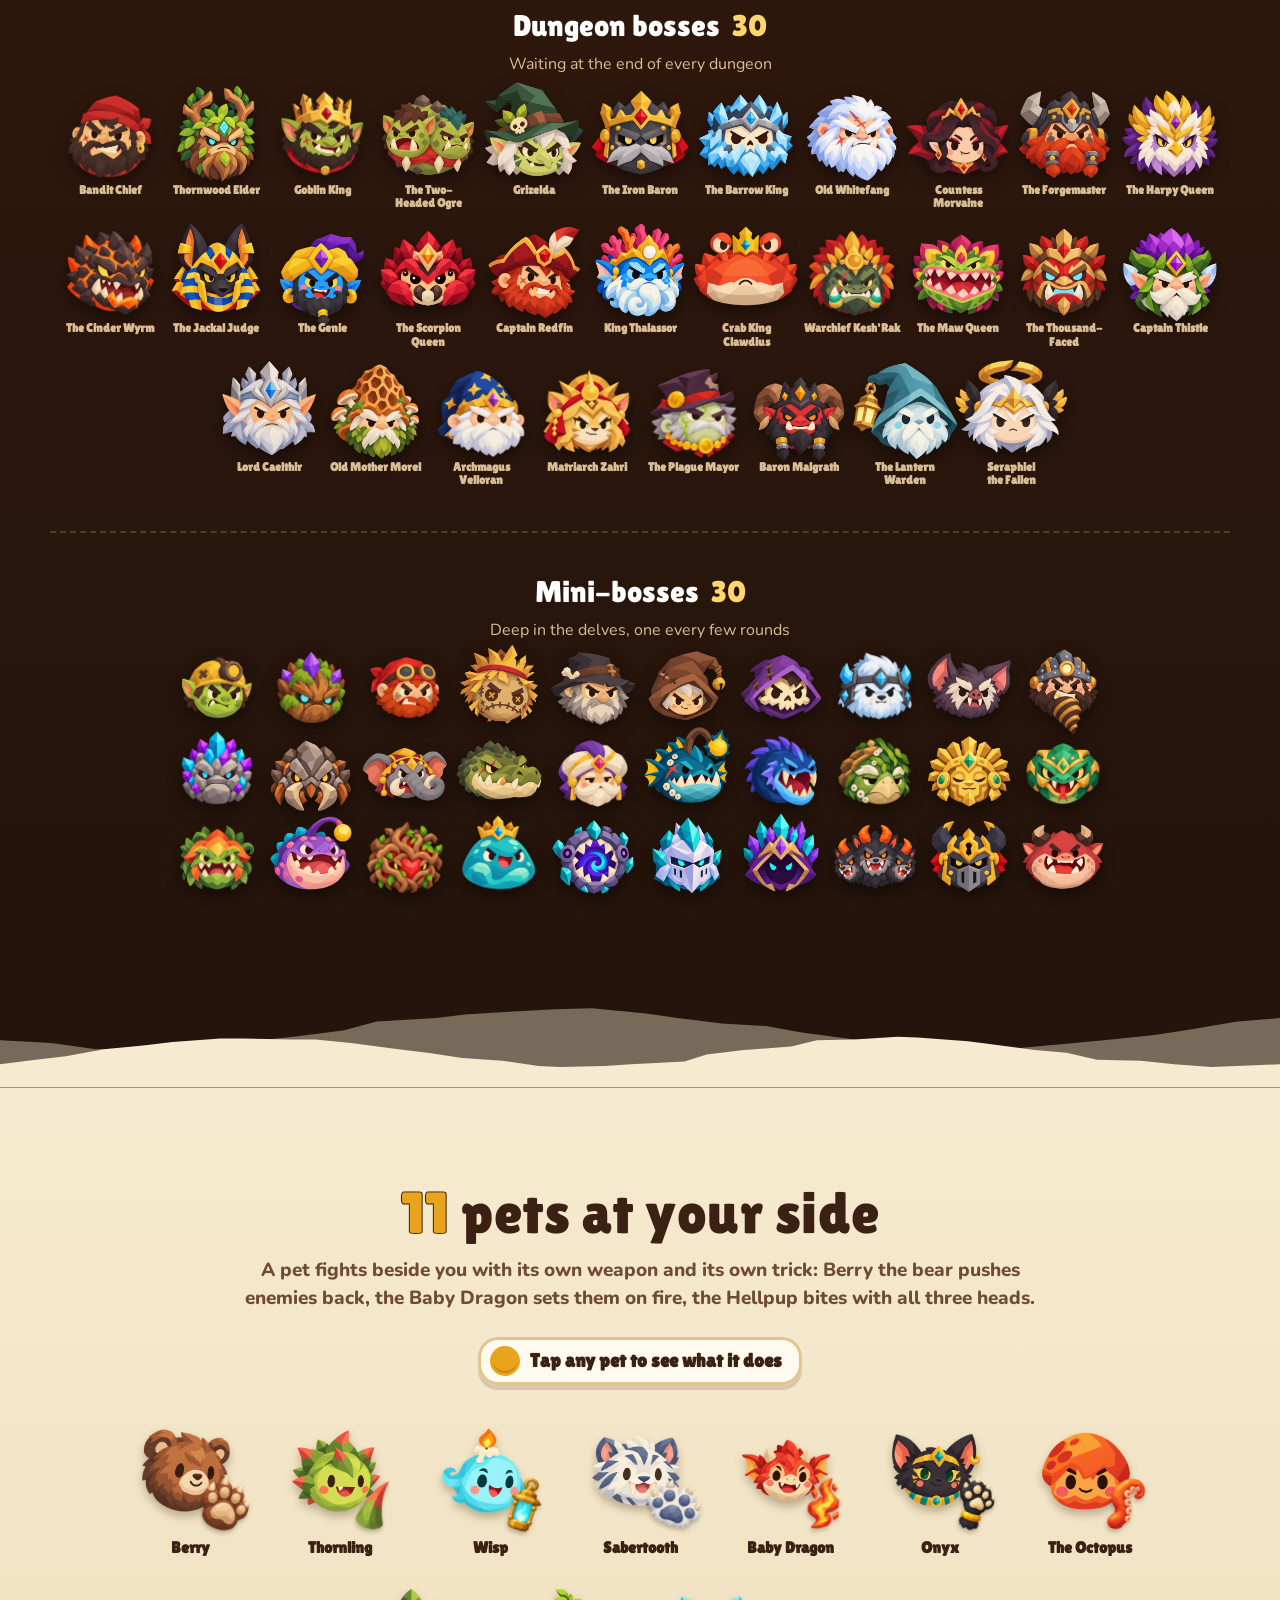
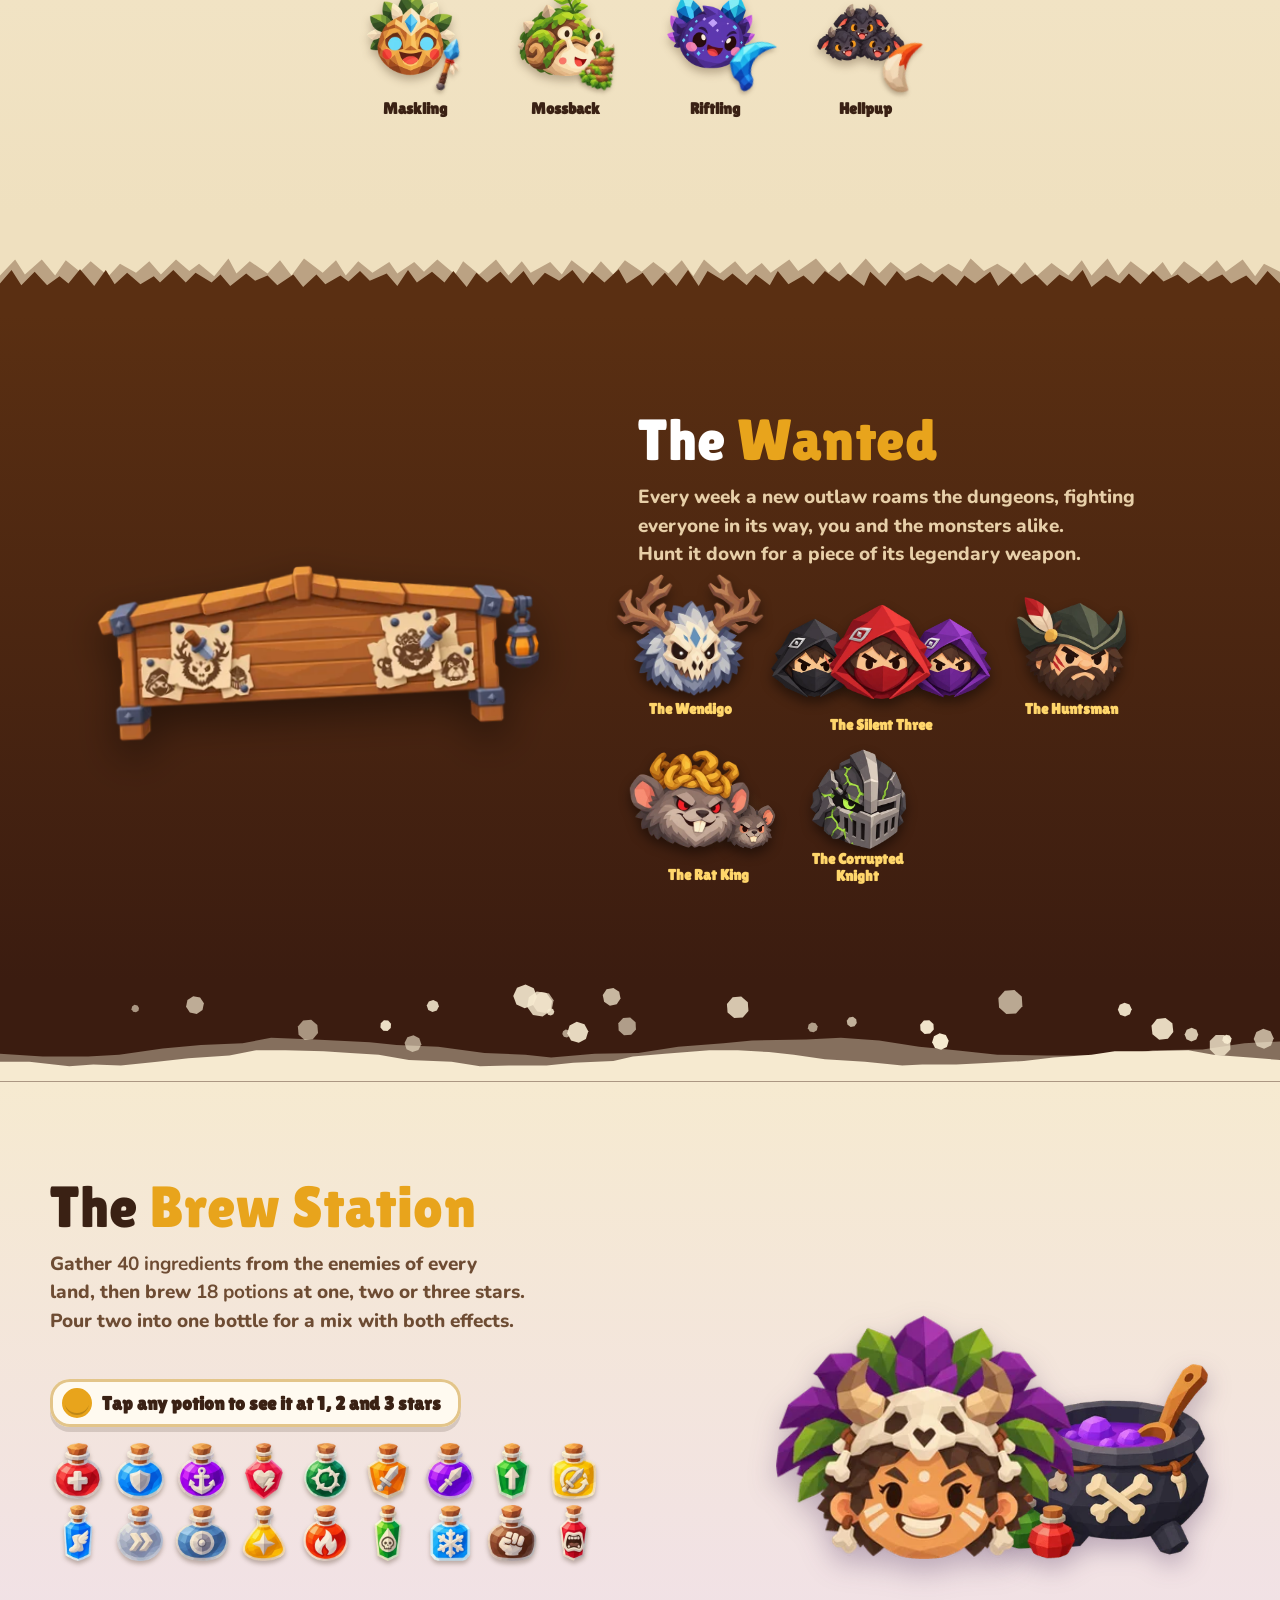
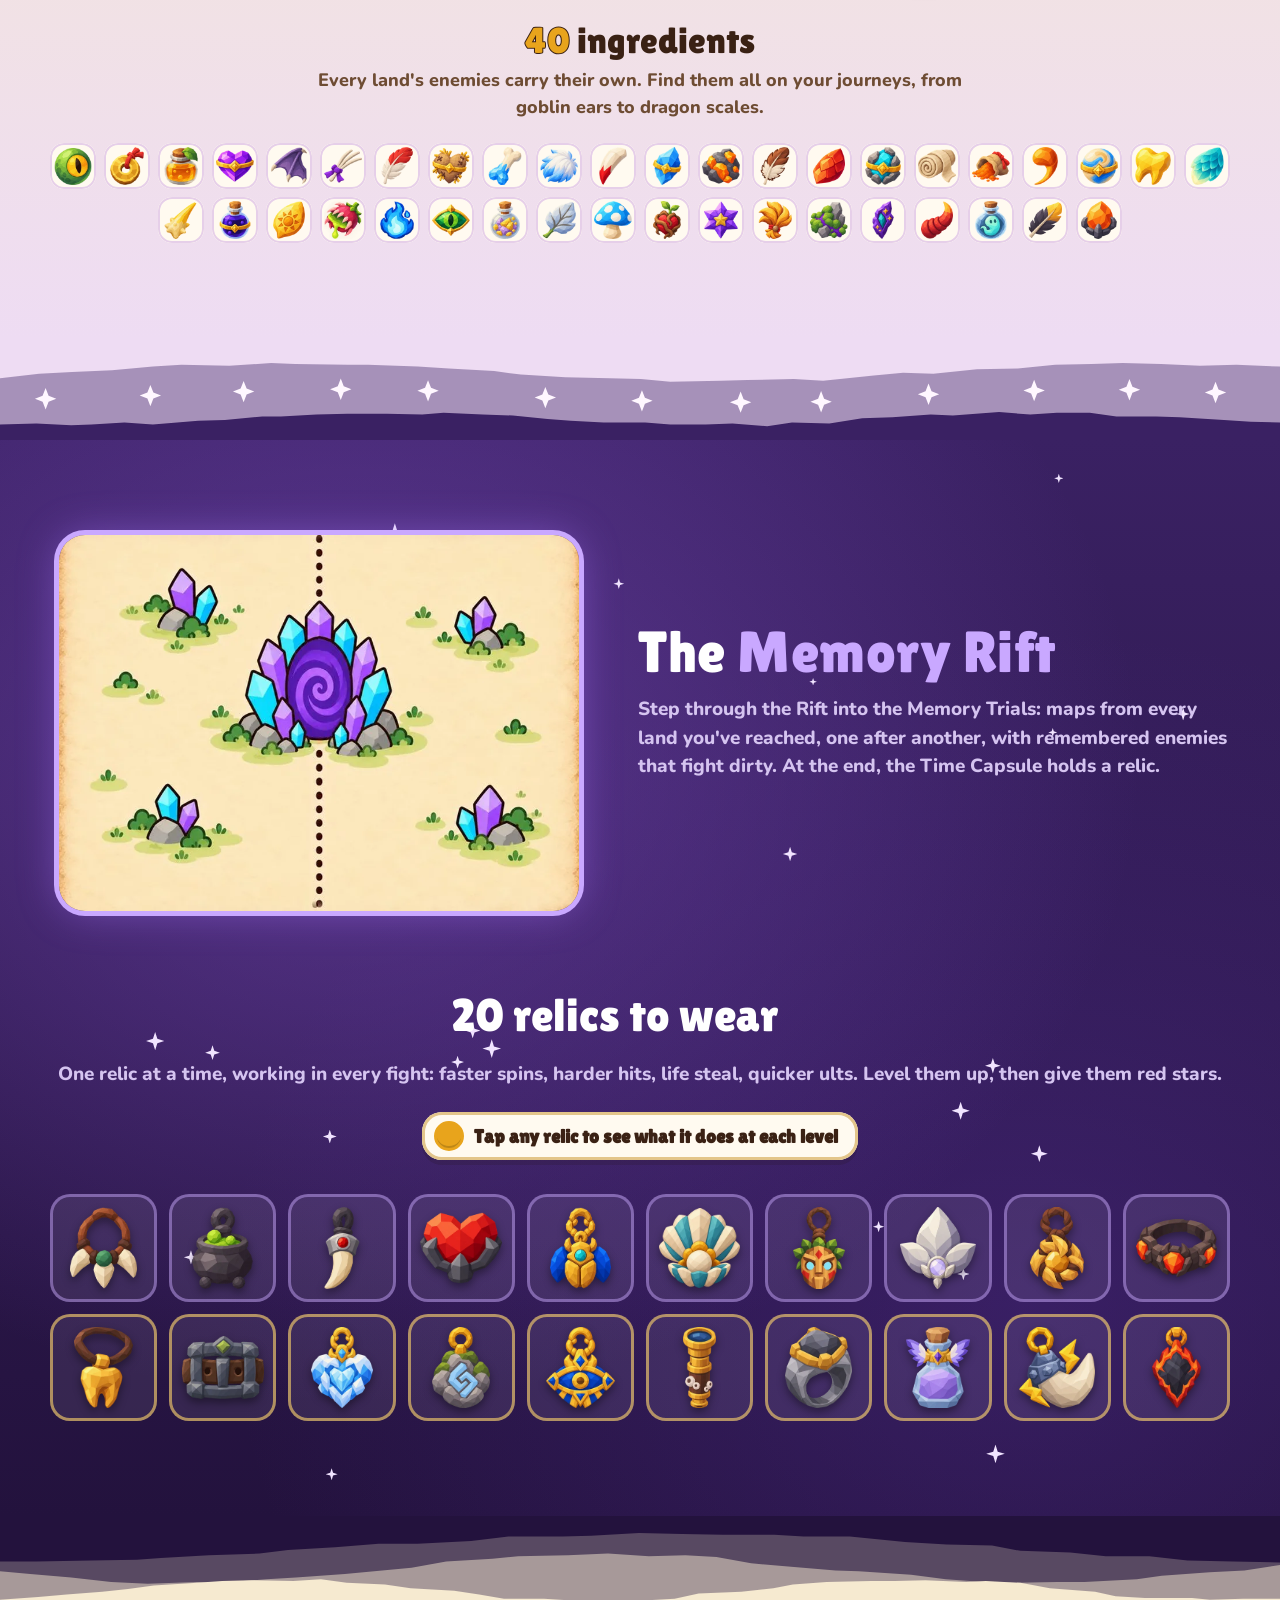
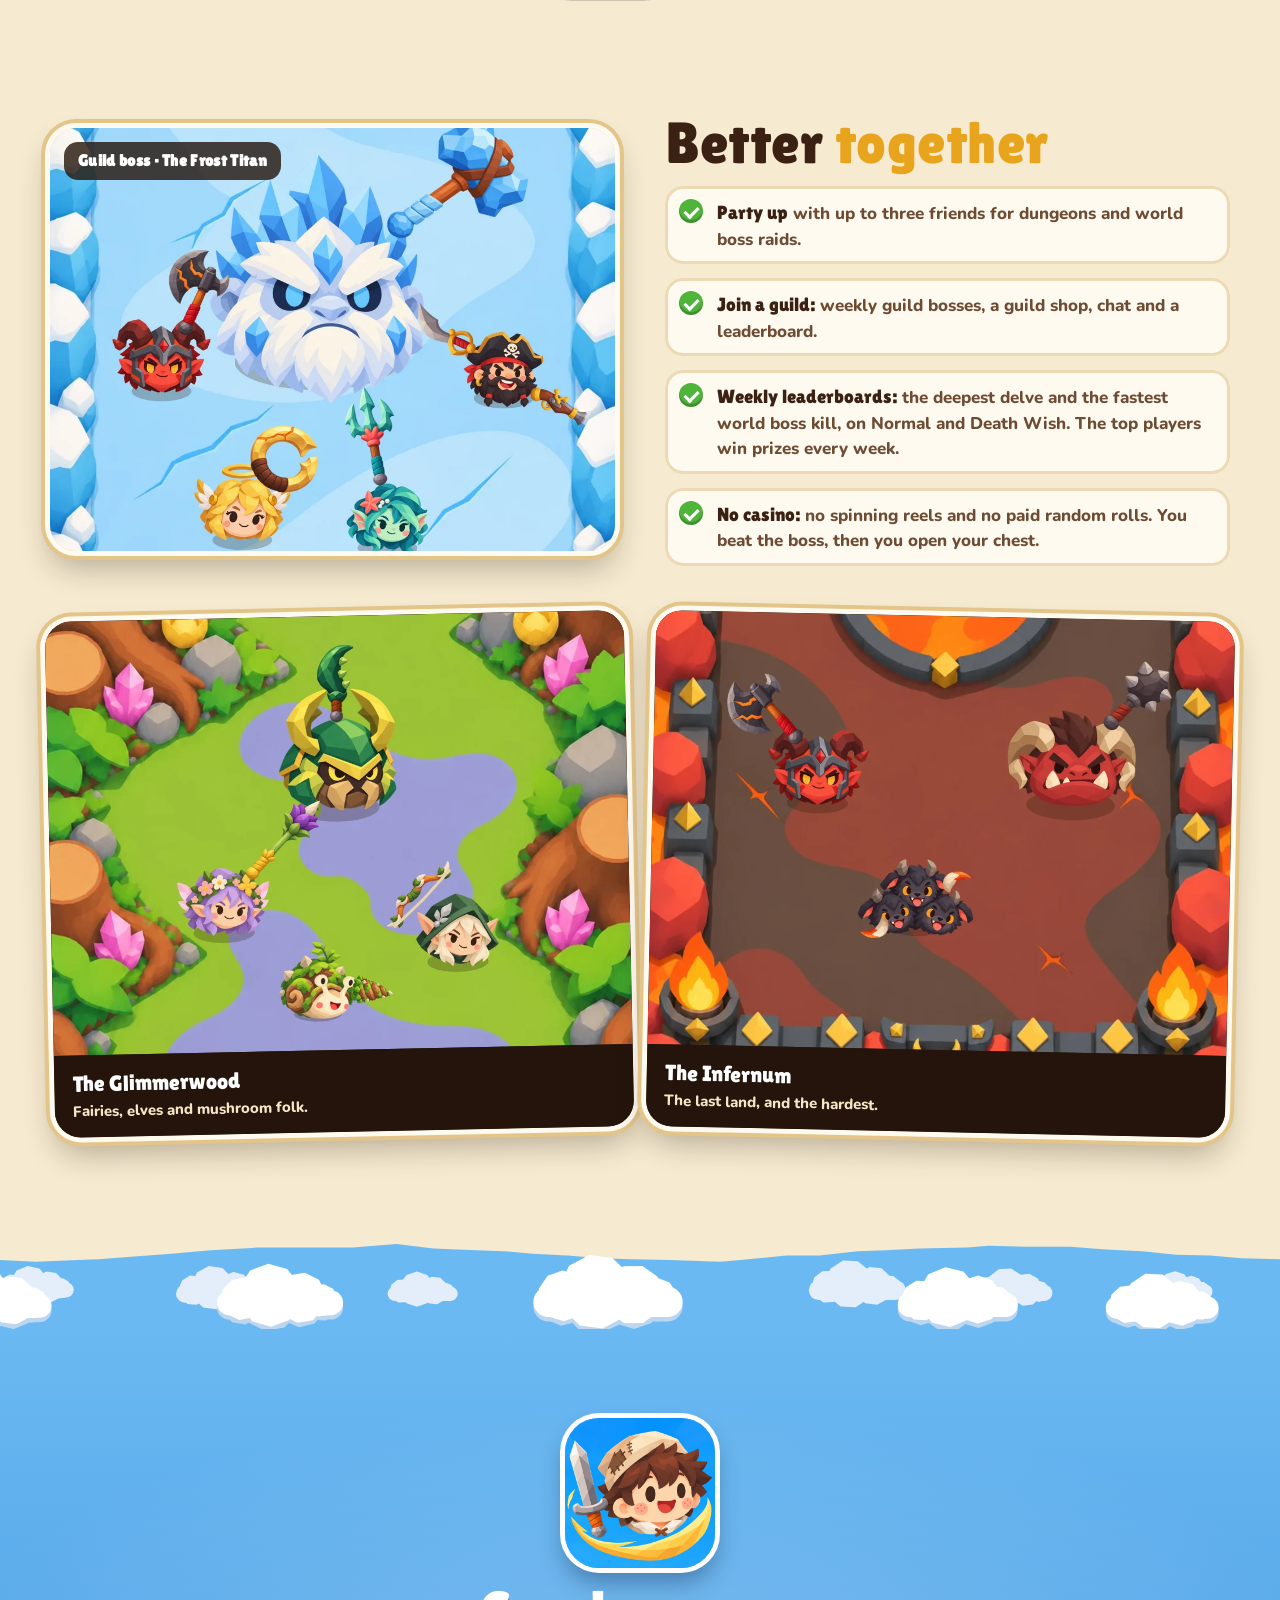
==== commit dbe86f51: "Hero and balance updates: Voidcaller, Mushroom Elder and the latest numbers" ====
--- a/index.html
+++ b/index.html
@@ -17,7 +17,7 @@
 <link rel="preconnect" href="https://fonts.googleapis.com">
 <link rel="preconnect" href="https://fonts.gstatic.com" crossorigin>
 <link rel="stylesheet" href="https://fonts.googleapis.com/css2?family=Lilita+One&family=Nunito:wght@700;800;900&display=swap">
-<link rel="stylesheet" href="style.css?v=432">   <!-- (?v=: bump it with every website update, so no visitor gets an old copy of a file with the new page) -->
+<link rel="stylesheet" href="style.css?v=438">   <!-- (?v=: bump it with every website update, so no visitor gets an old copy of a file with the new page) -->
 </head>
 <body>
 <!-- Spinfall Legends' landing page (redone Oct 28). Plain HTML, CSS and a little JavaScript, no build step: upload this folder to any static host
@@ -62,7 +62,7 @@
   <h2>How it <em>works</em></h2>
   <p class="sub">Four moves win every fight. You press them; the physics does the rest.</p>
   <figure class="howv">
-    <video id="howVid" muted loop playsinline preload="metadata" poster="img/how_still.webp?v=432" aria-label="Four moments from real fights: a dash through raiders, a parry, a health potion, and the Dragonkin's Fire Breath"><source src="img/how.mp4?v=432" type="video/mp4"></video>
+    <video id="howVid" muted loop playsinline preload="metadata" poster="img/how_still.webp?v=438" aria-label="Four moments from real fights: a dash through raiders, a parry, a health potion, and the Dragonkin's Fire Breath"><source src="img/how.mp4?v=438" type="video/mp4"></video>
   </figure>
   <div class="howcap" id="howCap">
     <p class="on"><b>Dash</b>Aim it and spin straight through.</p>
@@ -226,8 +226,8 @@
   <div class="pop-card" role="dialog" aria-modal="true" aria-labelledby="popName"><i class="pop-grab"></i><button class="pop-x" id="popX" aria-label="Close">&times;</button><div class="pop-body" id="popBody"></div></div>
 </div>
 
-<script src="data.js?v=432"></script>
-<script src="news.js?v=432"></script>
+<script src="data.js?v=438"></script>
+<script src="news.js?v=438"></script>
 <script>
 // the content sections, filled from the game's own lists (data.js)
 const $ = id => document.getElementById(id);
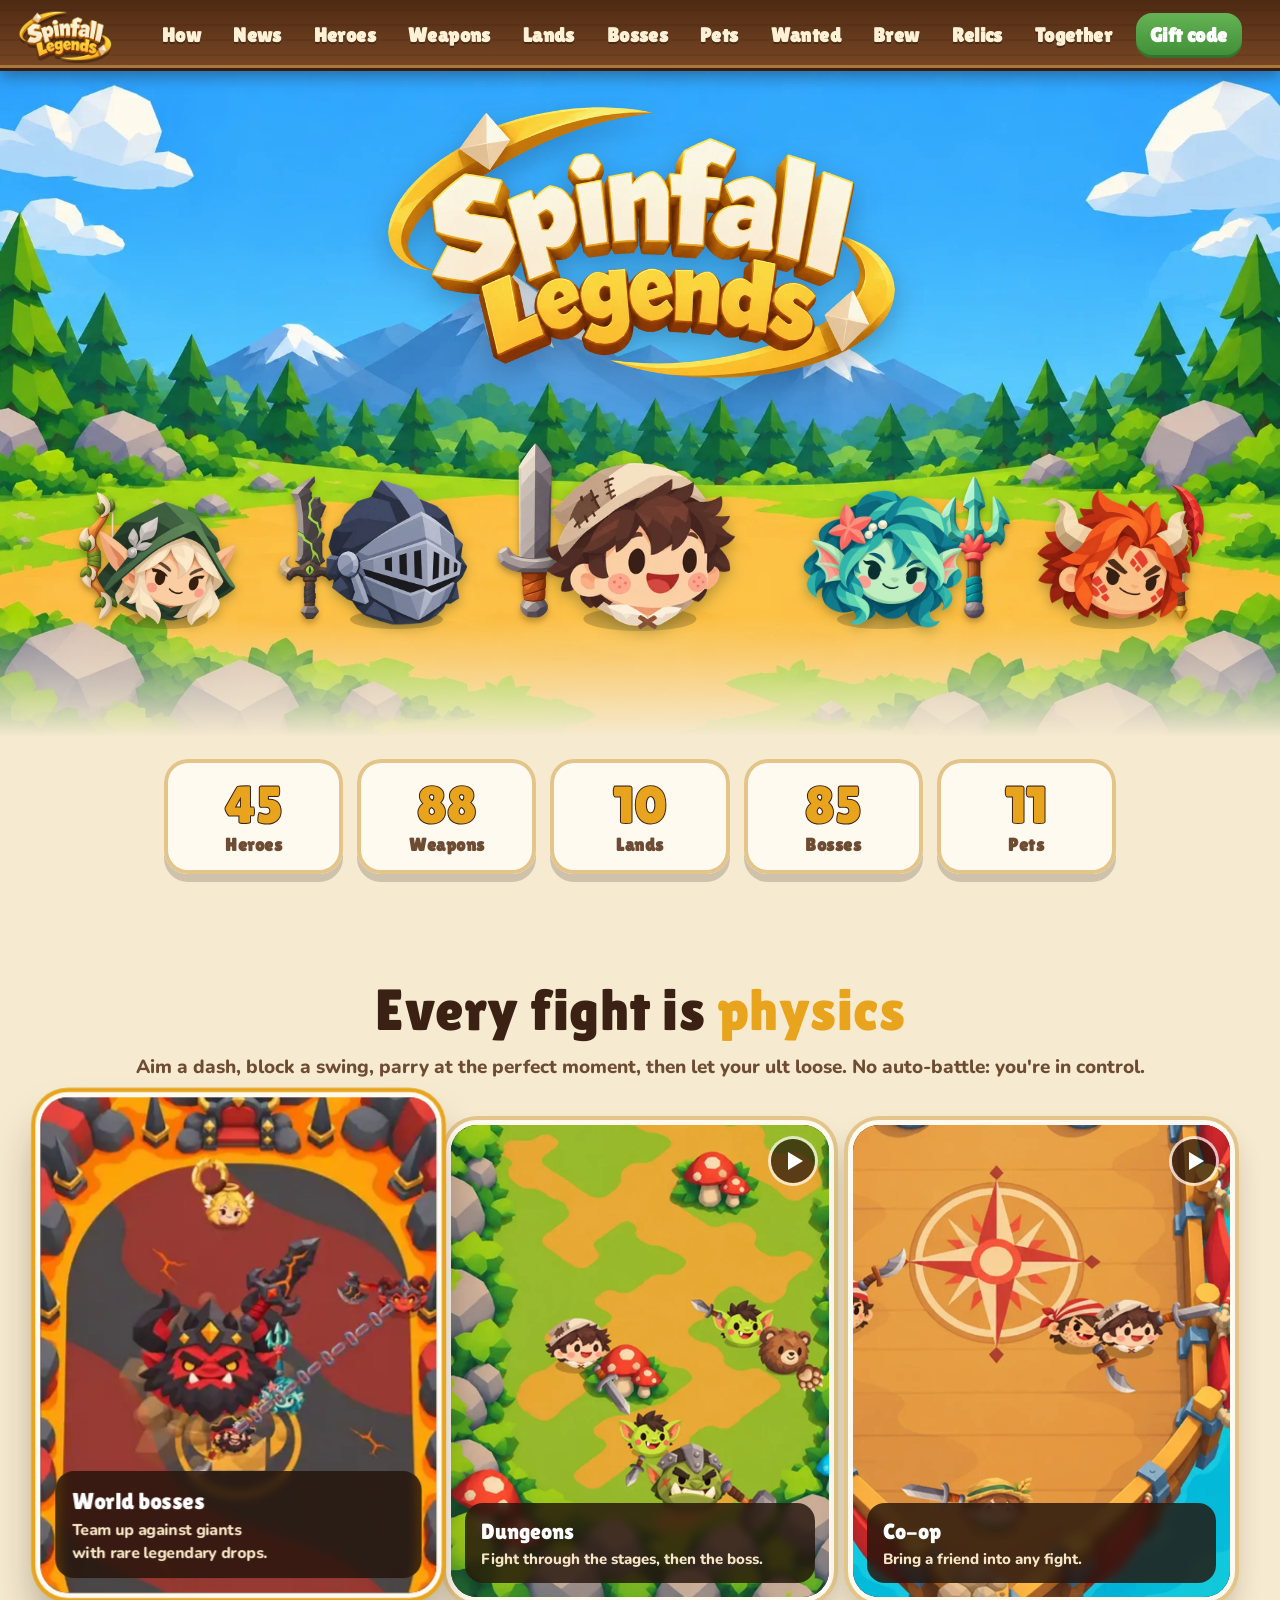
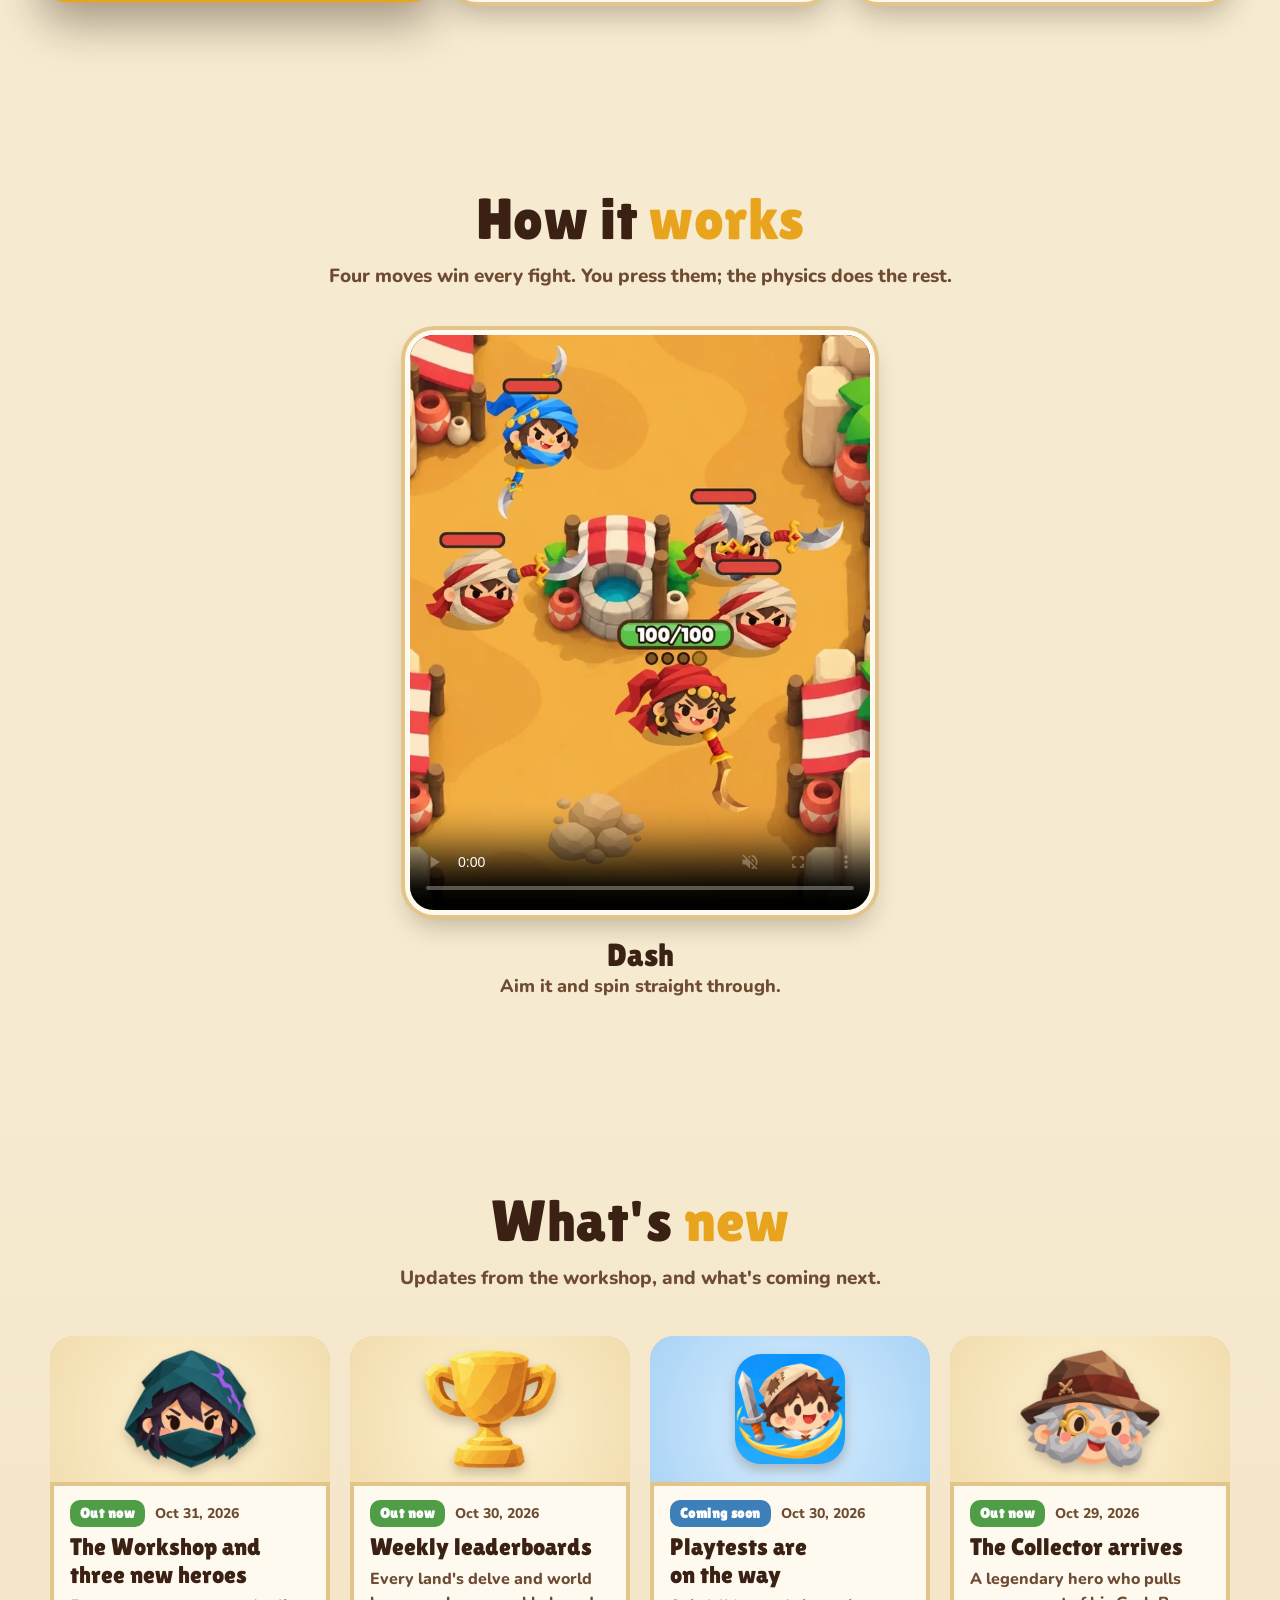
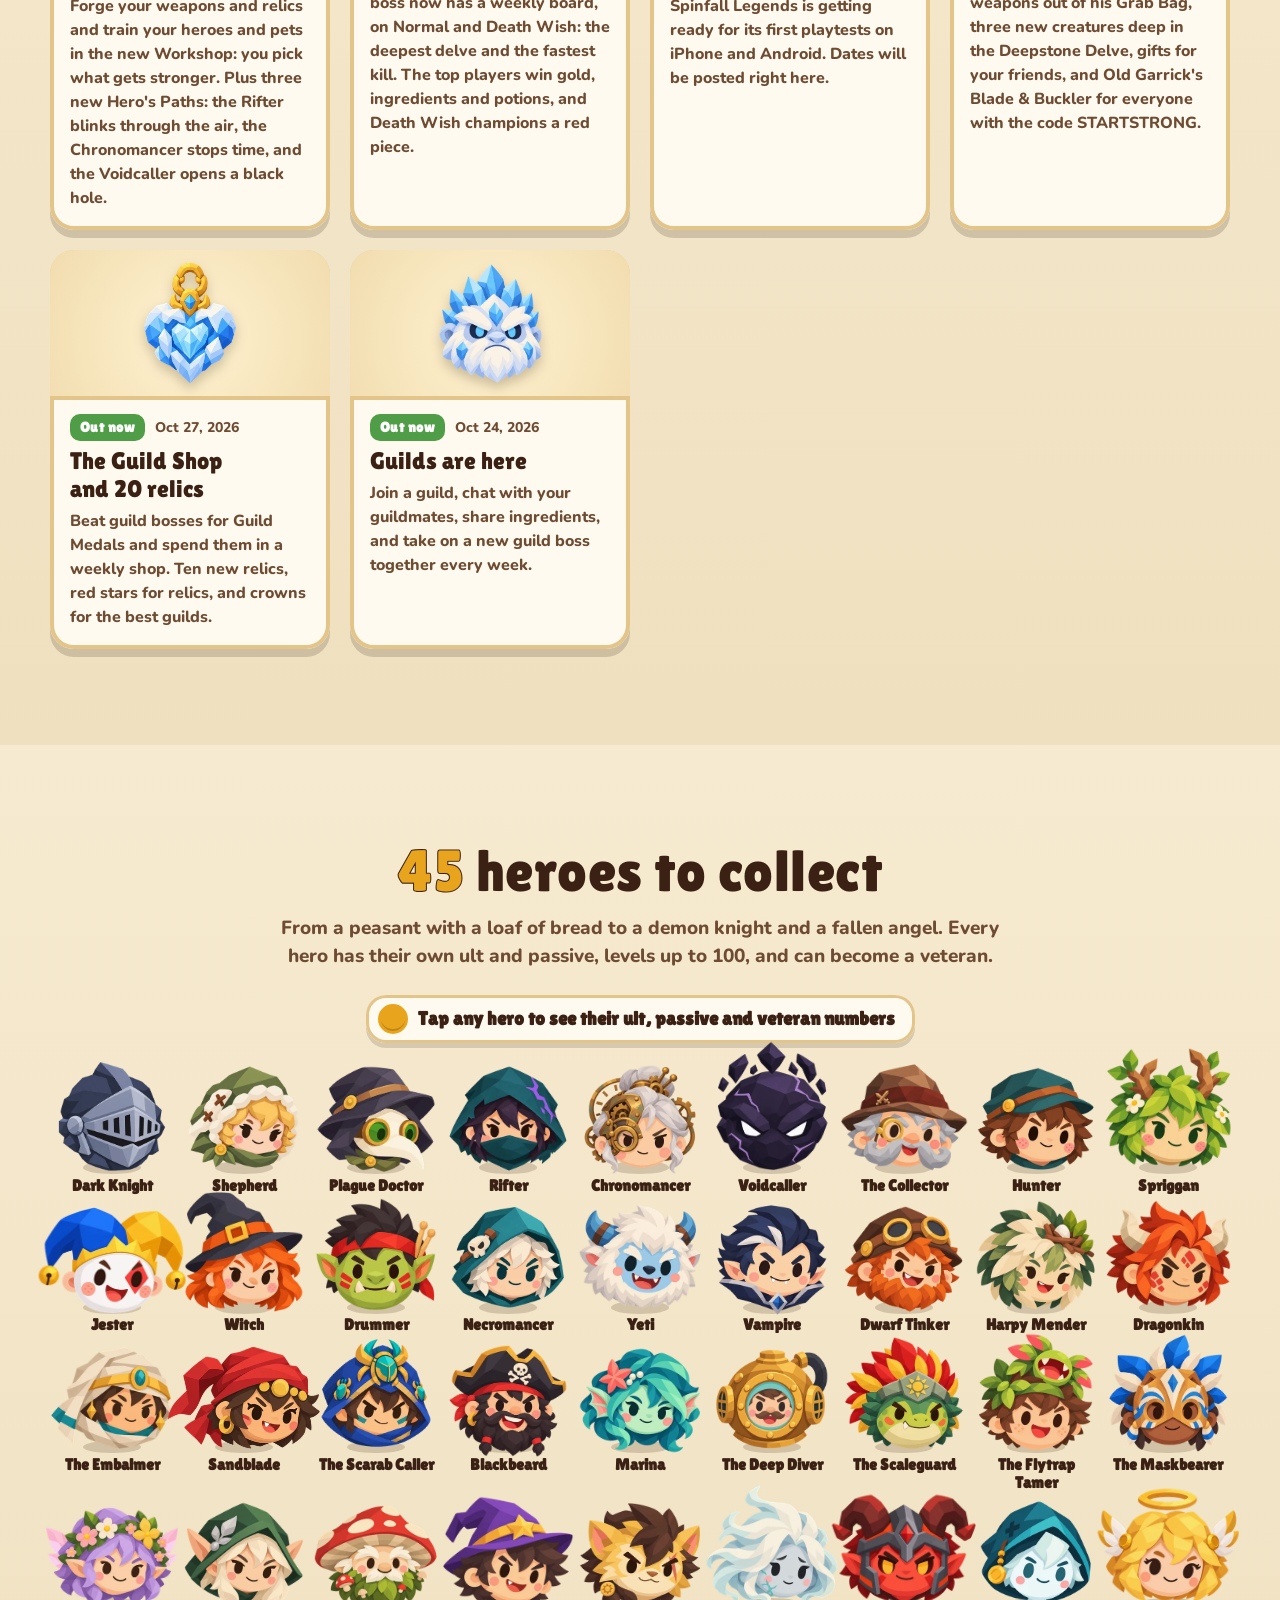
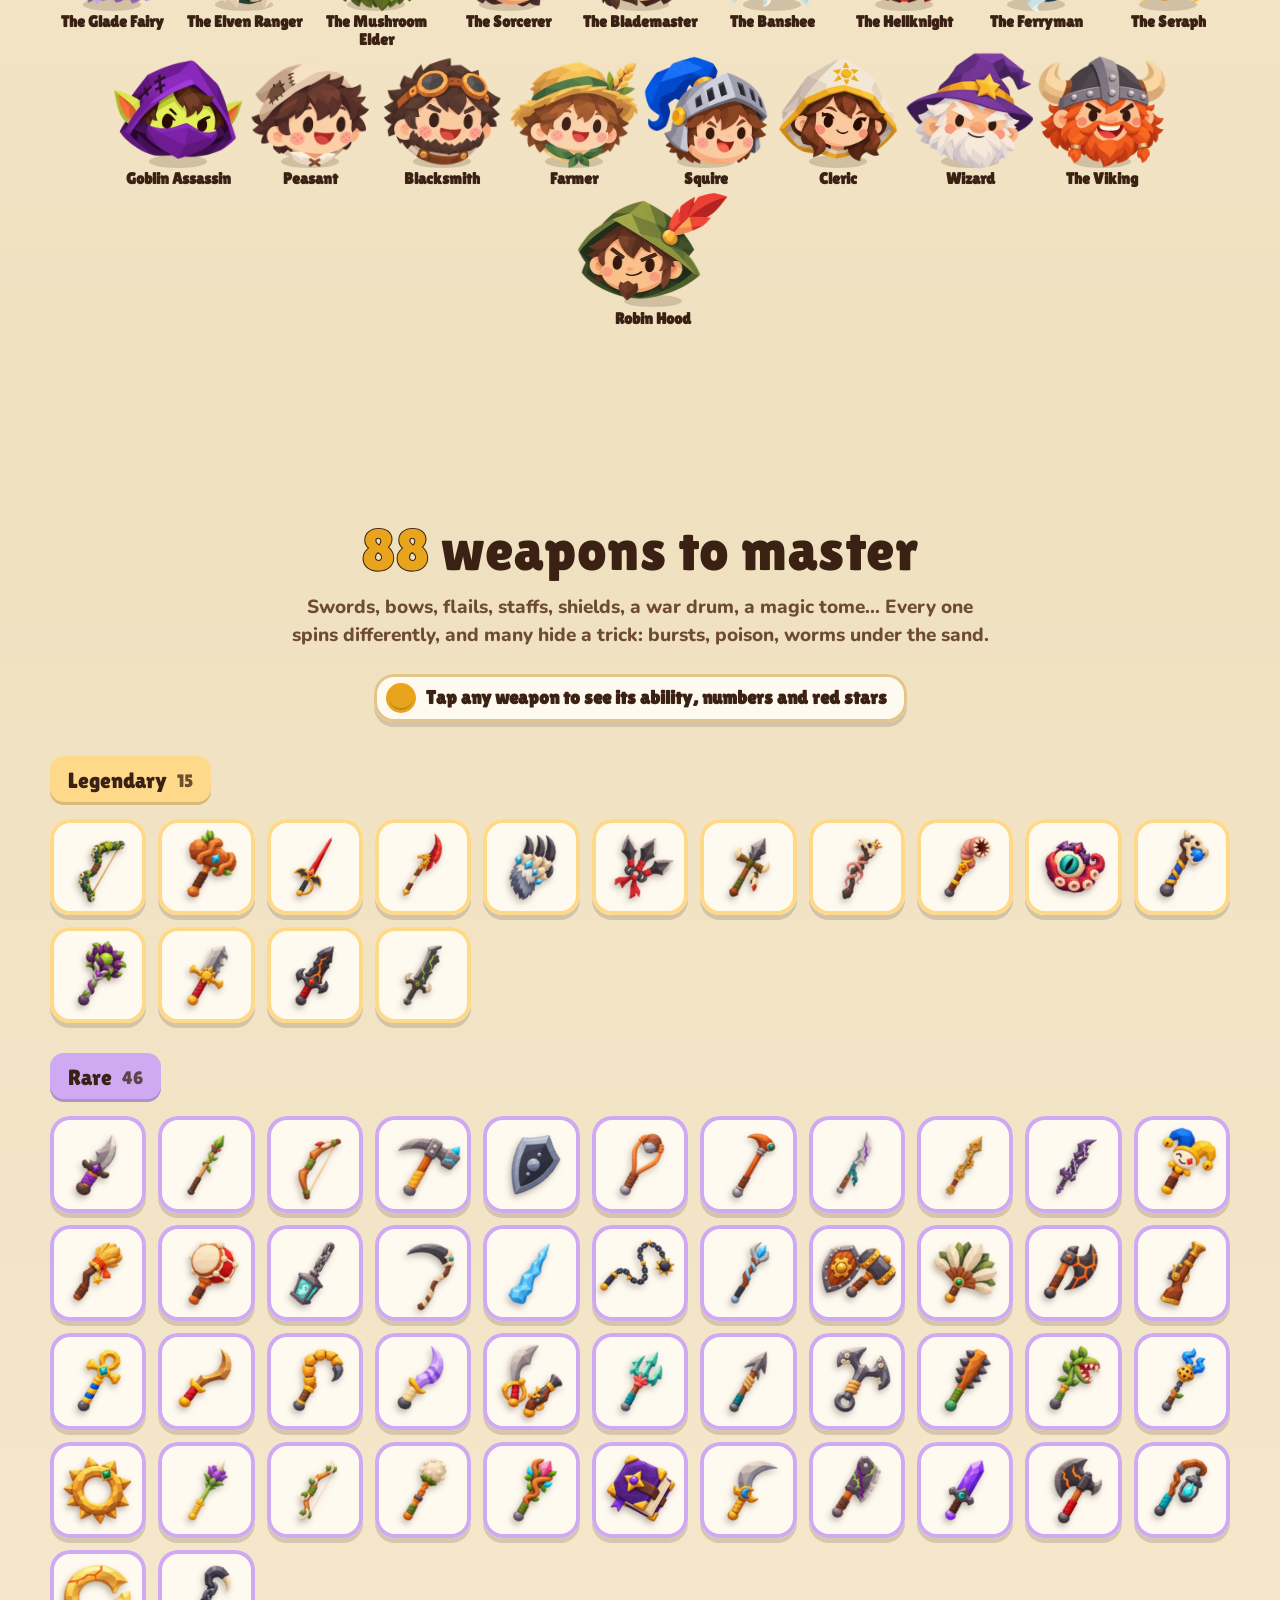
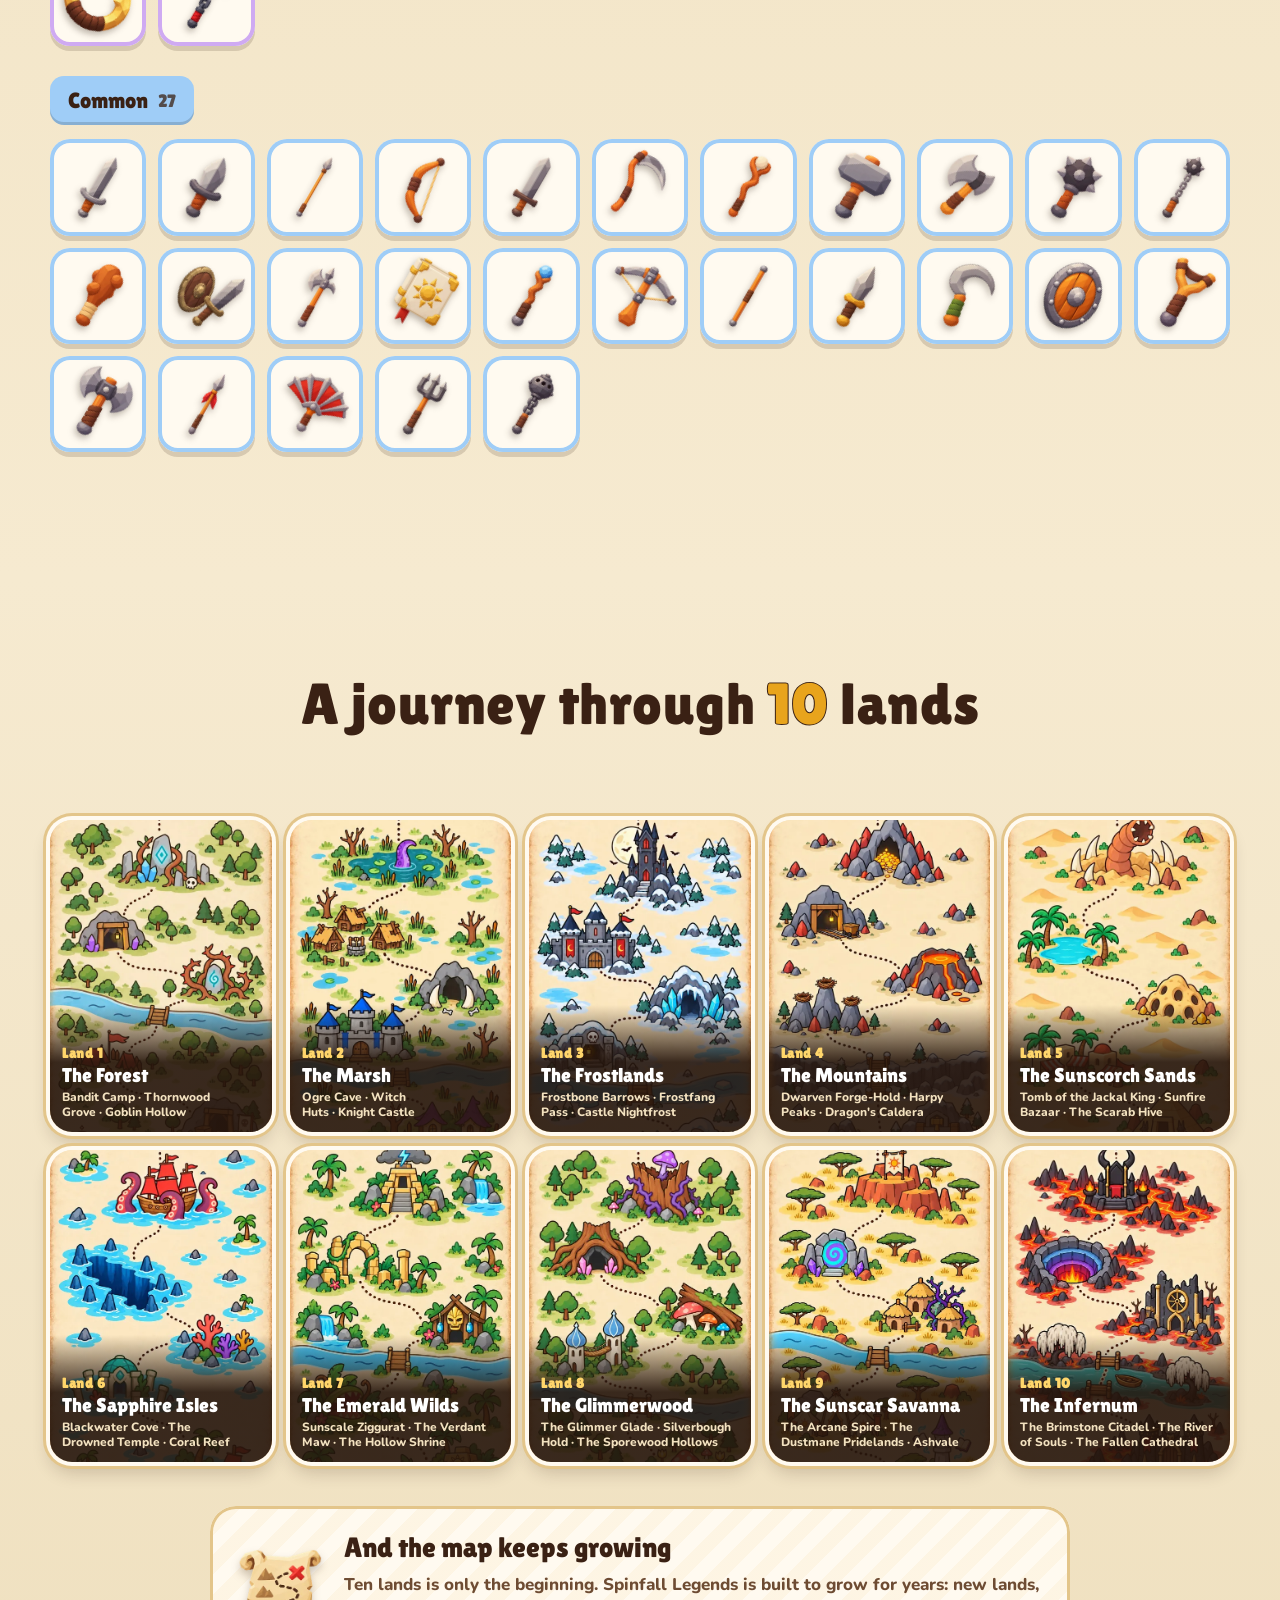
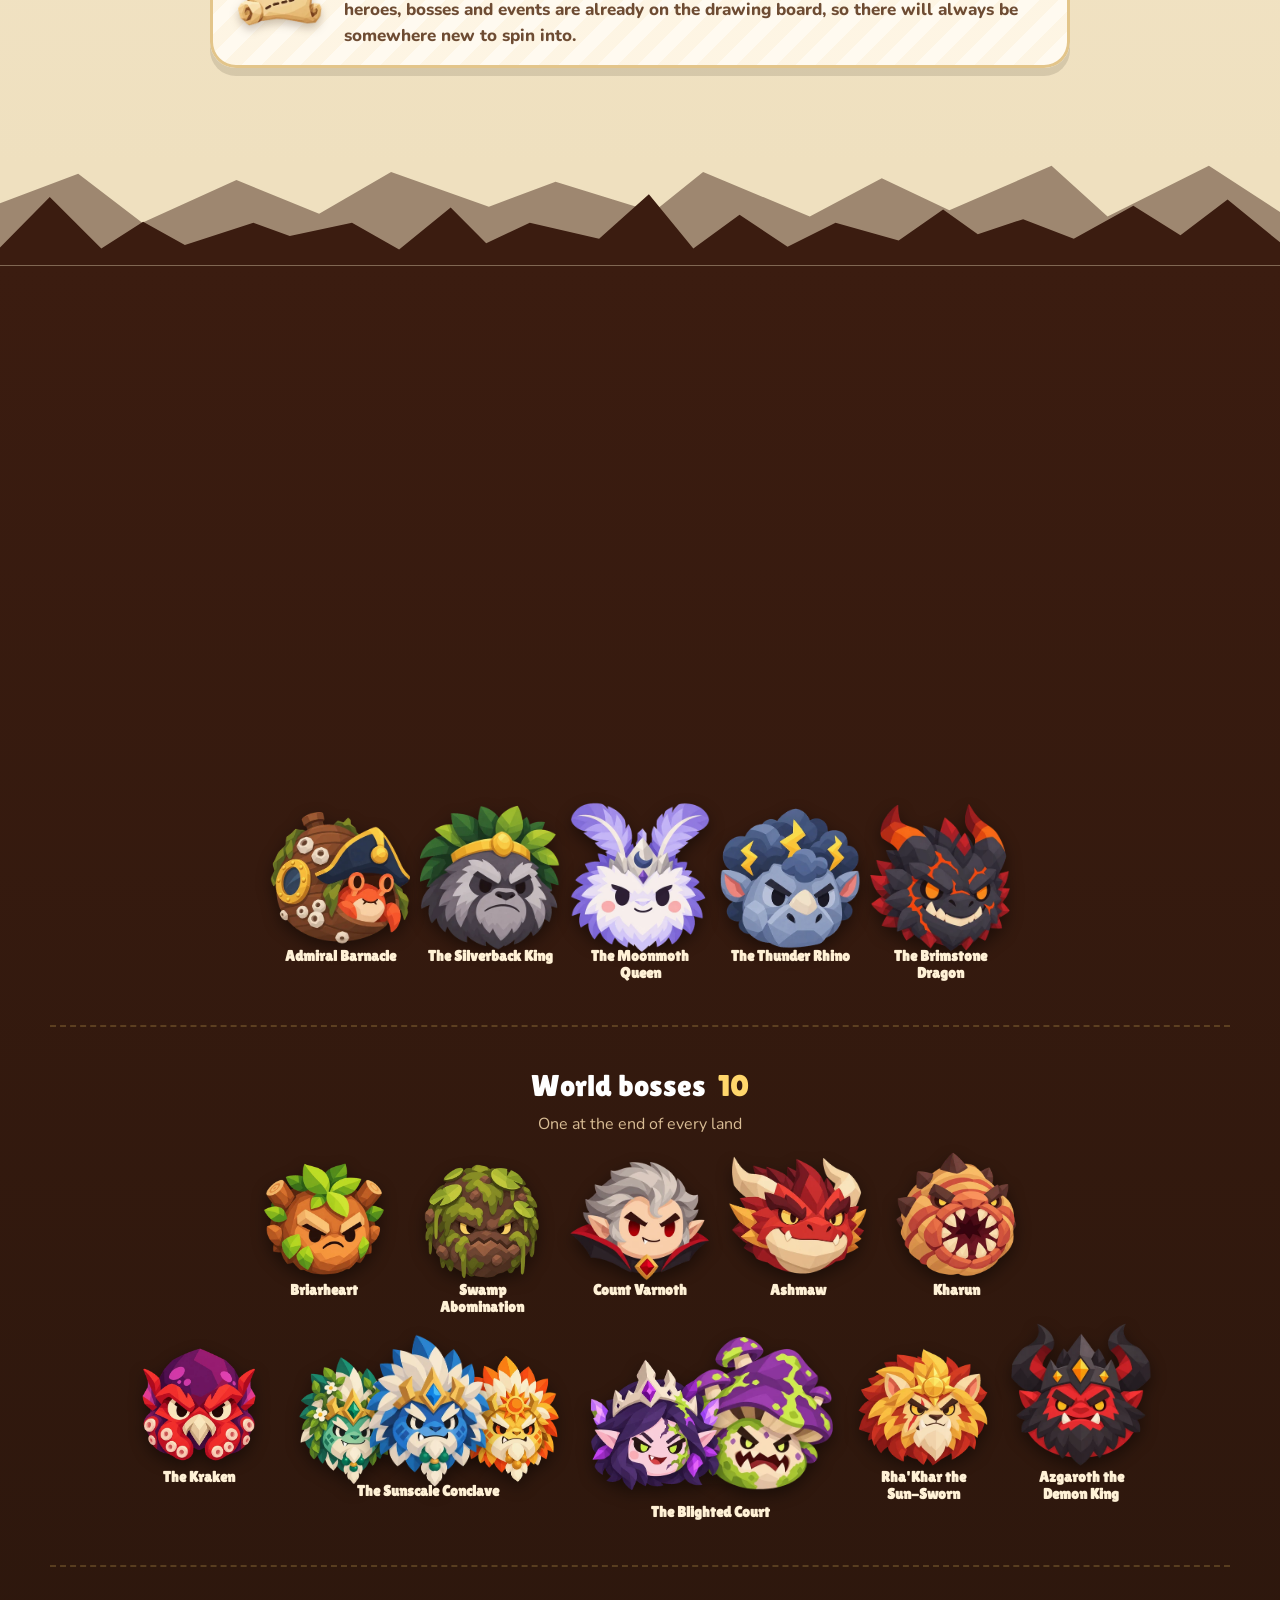
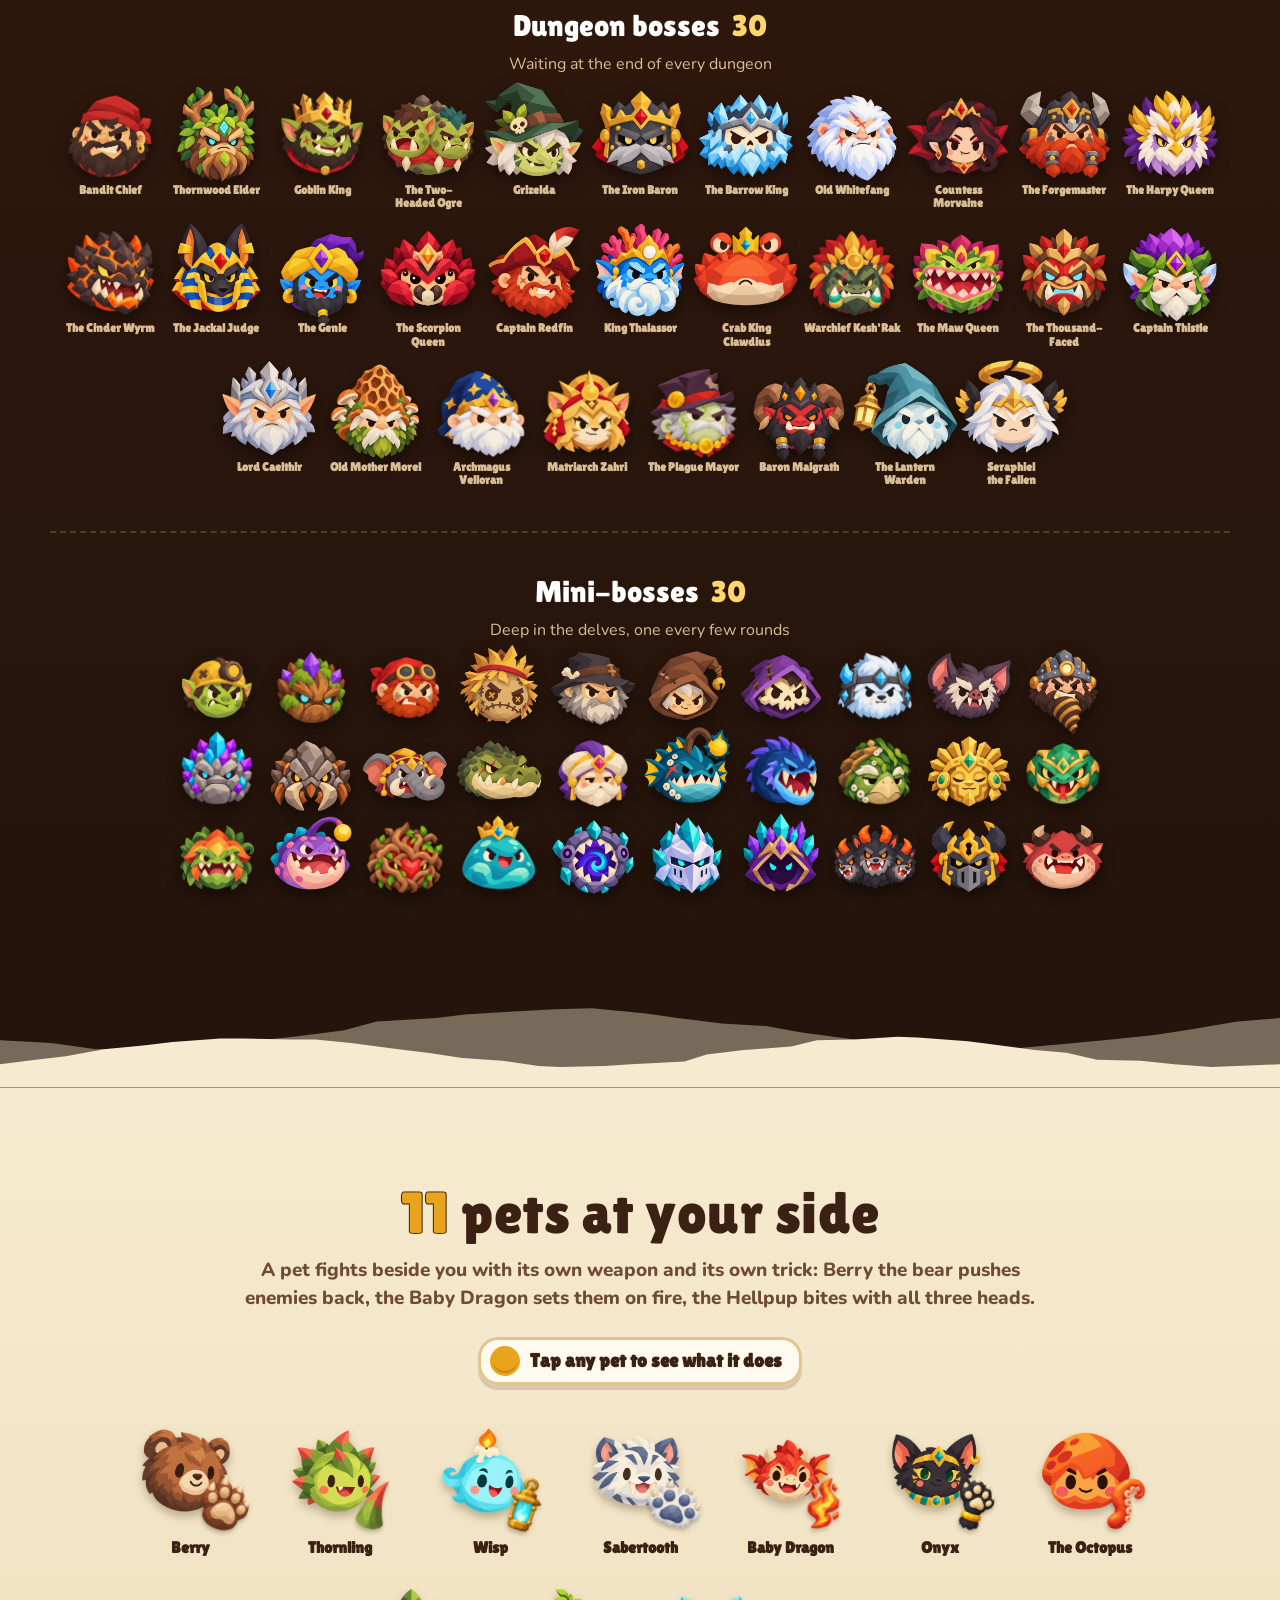
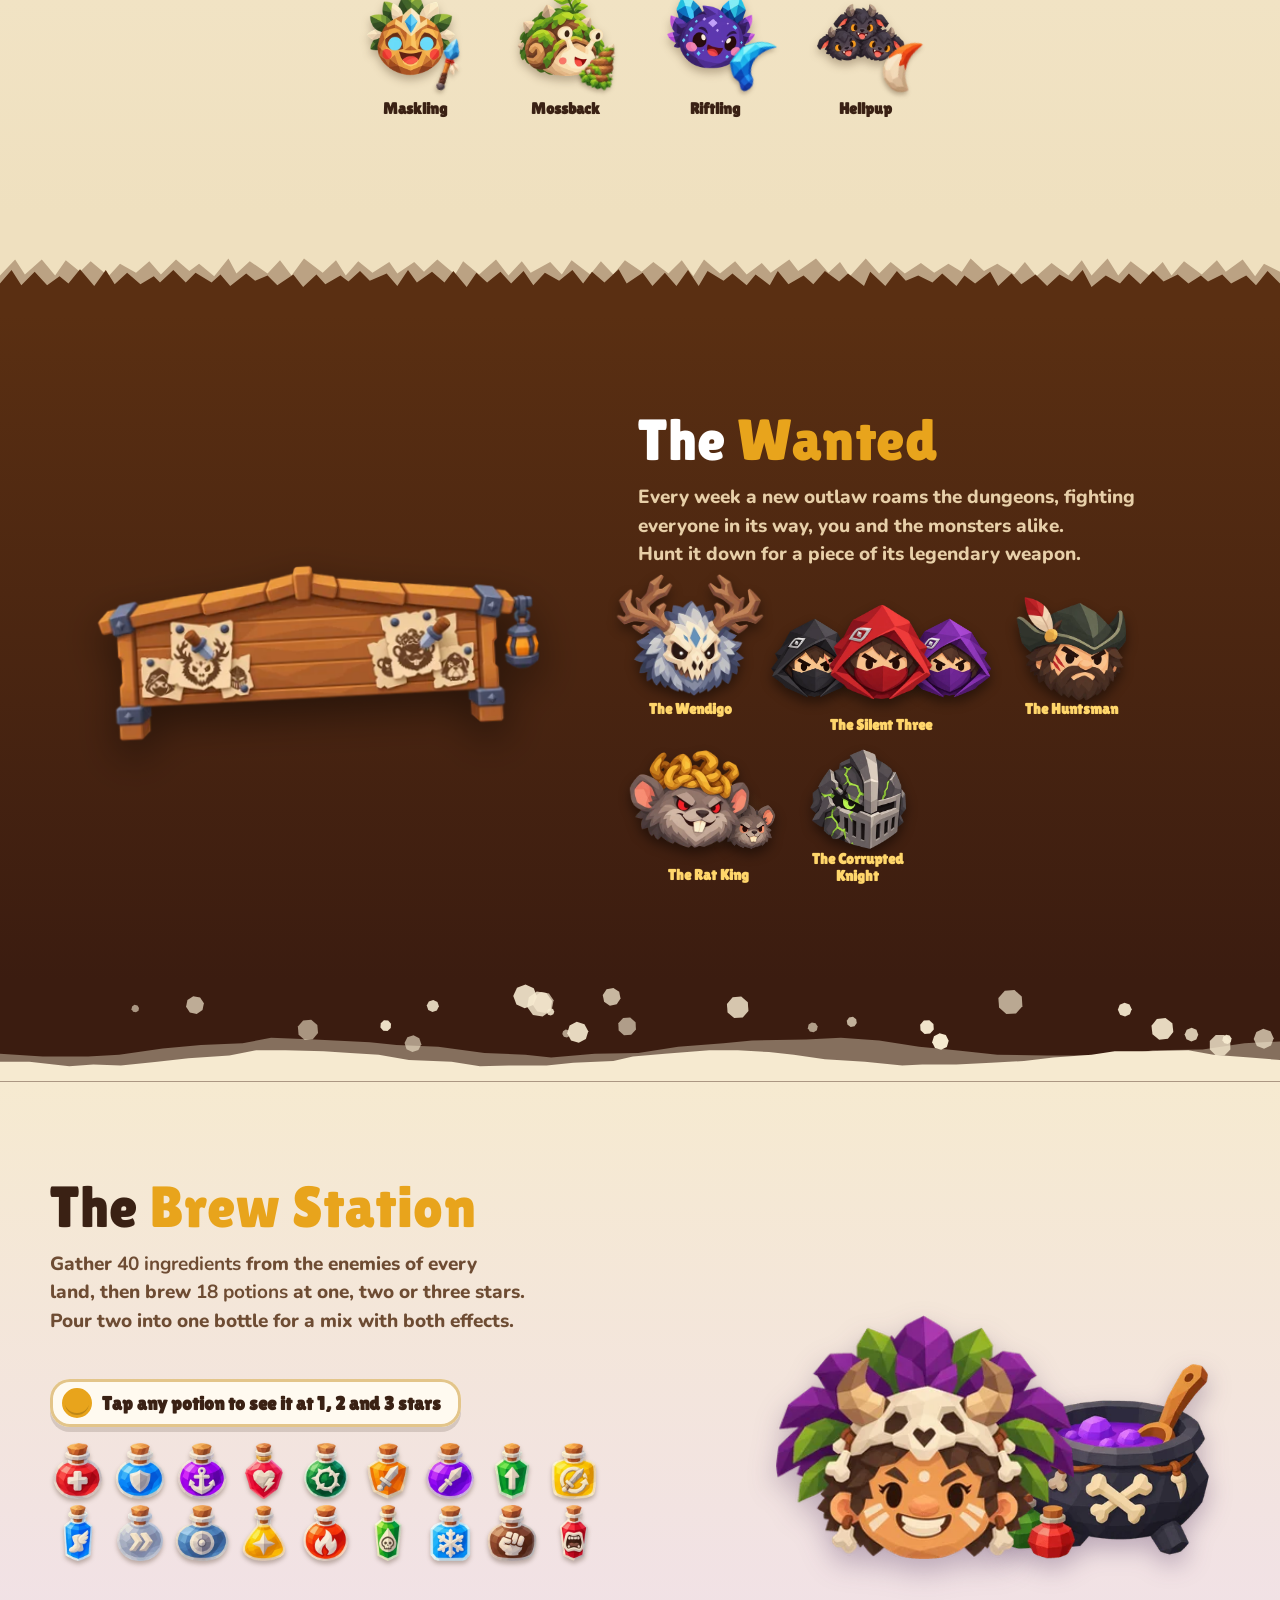
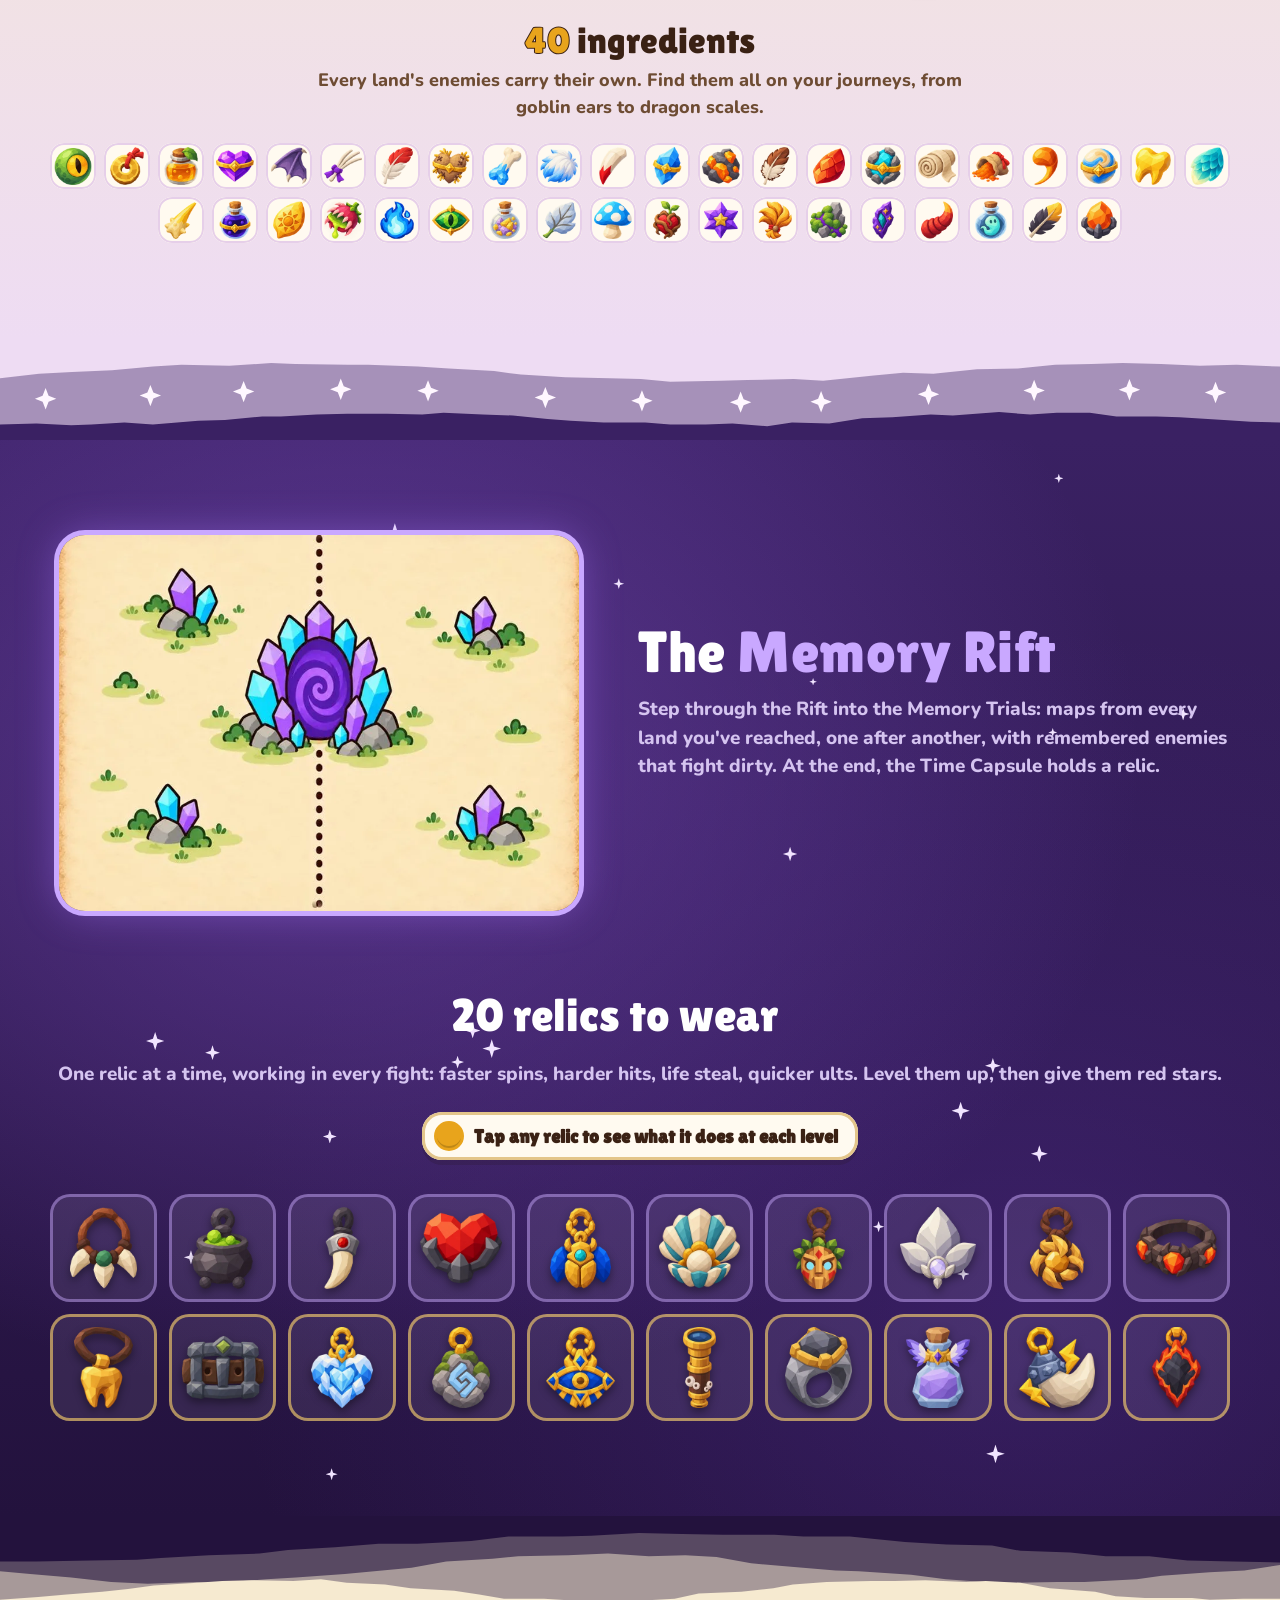
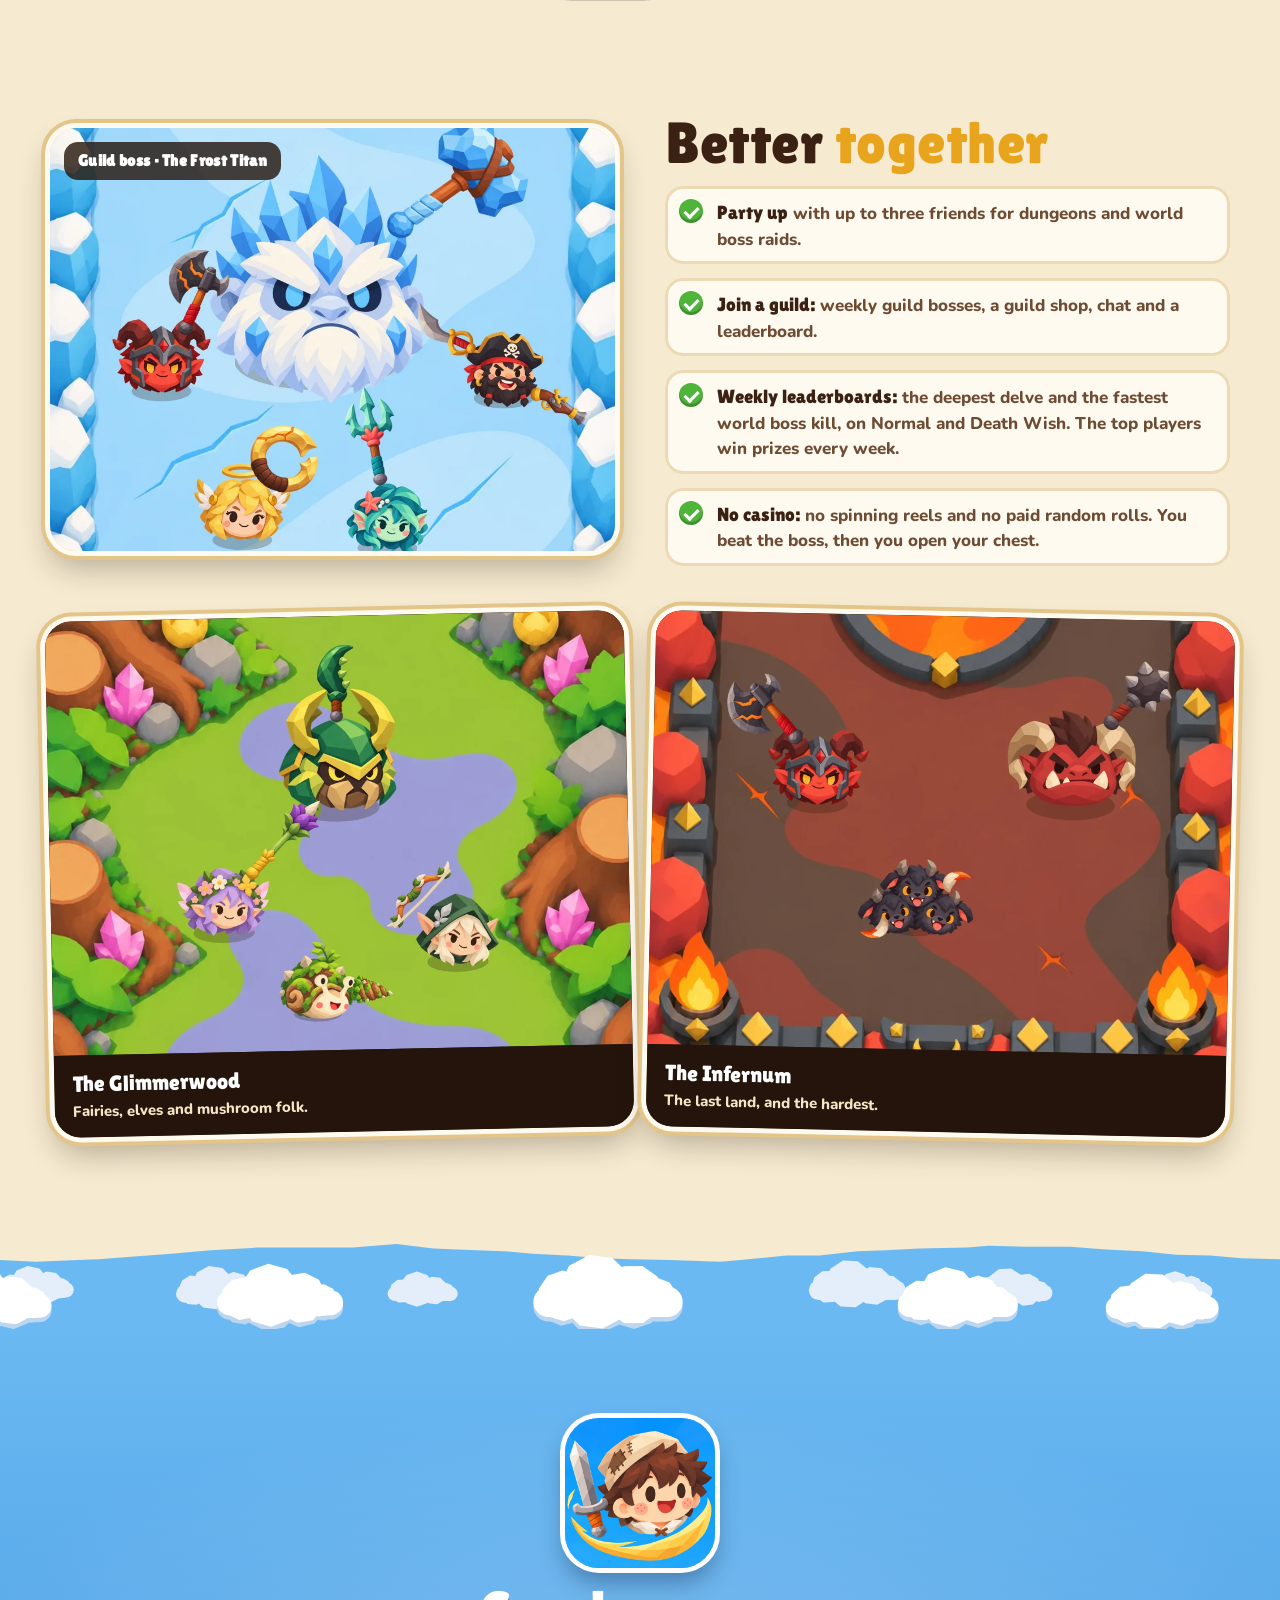
==== commit 380454a1: "The Night Sun's lash goes for the nearest enemy" ====
--- a/index.html
+++ b/index.html
@@ -17,7 +17,7 @@
 <link rel="preconnect" href="https://fonts.googleapis.com">
 <link rel="preconnect" href="https://fonts.gstatic.com" crossorigin>
 <link rel="stylesheet" href="https://fonts.googleapis.com/css2?family=Lilita+One&family=Nunito:wght@700;800;900&display=swap">
-<link rel="stylesheet" href="style.css?v=438">   <!-- (?v=: bump it with every website update, so no visitor gets an old copy of a file with the new page) -->
+<link rel="stylesheet" href="style.css?v=441">   <!-- (?v=: bump it with every website update, so no visitor gets an old copy of a file with the new page) -->
 </head>
 <body>
 <!-- Spinfall Legends' landing page (redone Oct 28). Plain HTML, CSS and a little JavaScript, no build step: upload this folder to any static host
@@ -62,7 +62,7 @@
   <h2>How it <em>works</em></h2>
   <p class="sub">Four moves win every fight. You press them; the physics does the rest.</p>
   <figure class="howv">
-    <video id="howVid" muted loop playsinline preload="metadata" poster="img/how_still.webp?v=438" aria-label="Four moments from real fights: a dash through raiders, a parry, a health potion, and the Dragonkin's Fire Breath"><source src="img/how.mp4?v=438" type="video/mp4"></video>
+    <video id="howVid" muted loop playsinline preload="metadata" poster="img/how_still.webp?v=441" aria-label="Four moments from real fights: a dash through raiders, a parry, a health potion, and the Dragonkin's Fire Breath"><source src="img/how.mp4?v=441" type="video/mp4"></video>
   </figure>
   <div class="howcap" id="howCap">
     <p class="on"><b>Dash</b>Aim it and spin straight through.</p>
@@ -226,8 +226,8 @@
   <div class="pop-card" role="dialog" aria-modal="true" aria-labelledby="popName"><i class="pop-grab"></i><button class="pop-x" id="popX" aria-label="Close">&times;</button><div class="pop-body" id="popBody"></div></div>
 </div>
 
-<script src="data.js?v=438"></script>
-<script src="news.js?v=438"></script>
+<script src="data.js?v=441"></script>
+<script src="news.js?v=441"></script>
 <script>
 // the content sections, filled from the game's own lists (data.js)
 const $ = id => document.getElementById(id);
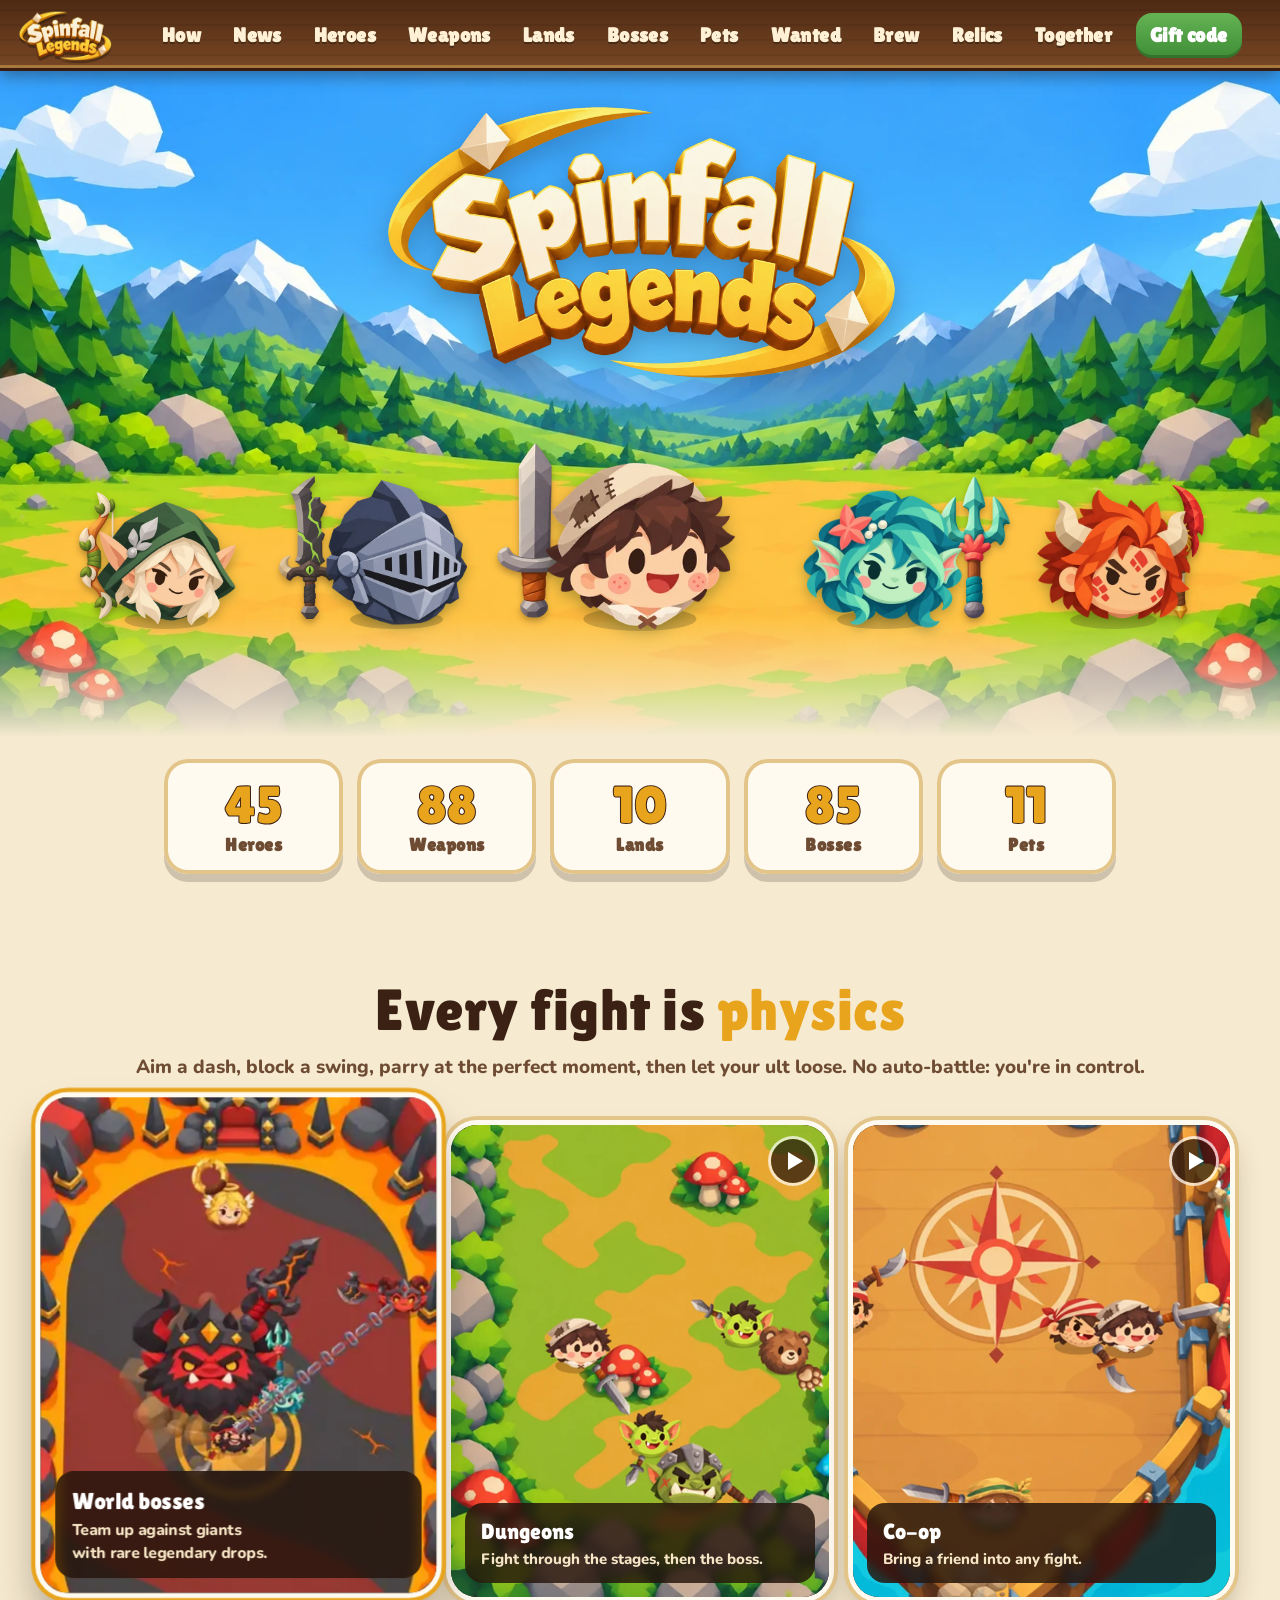
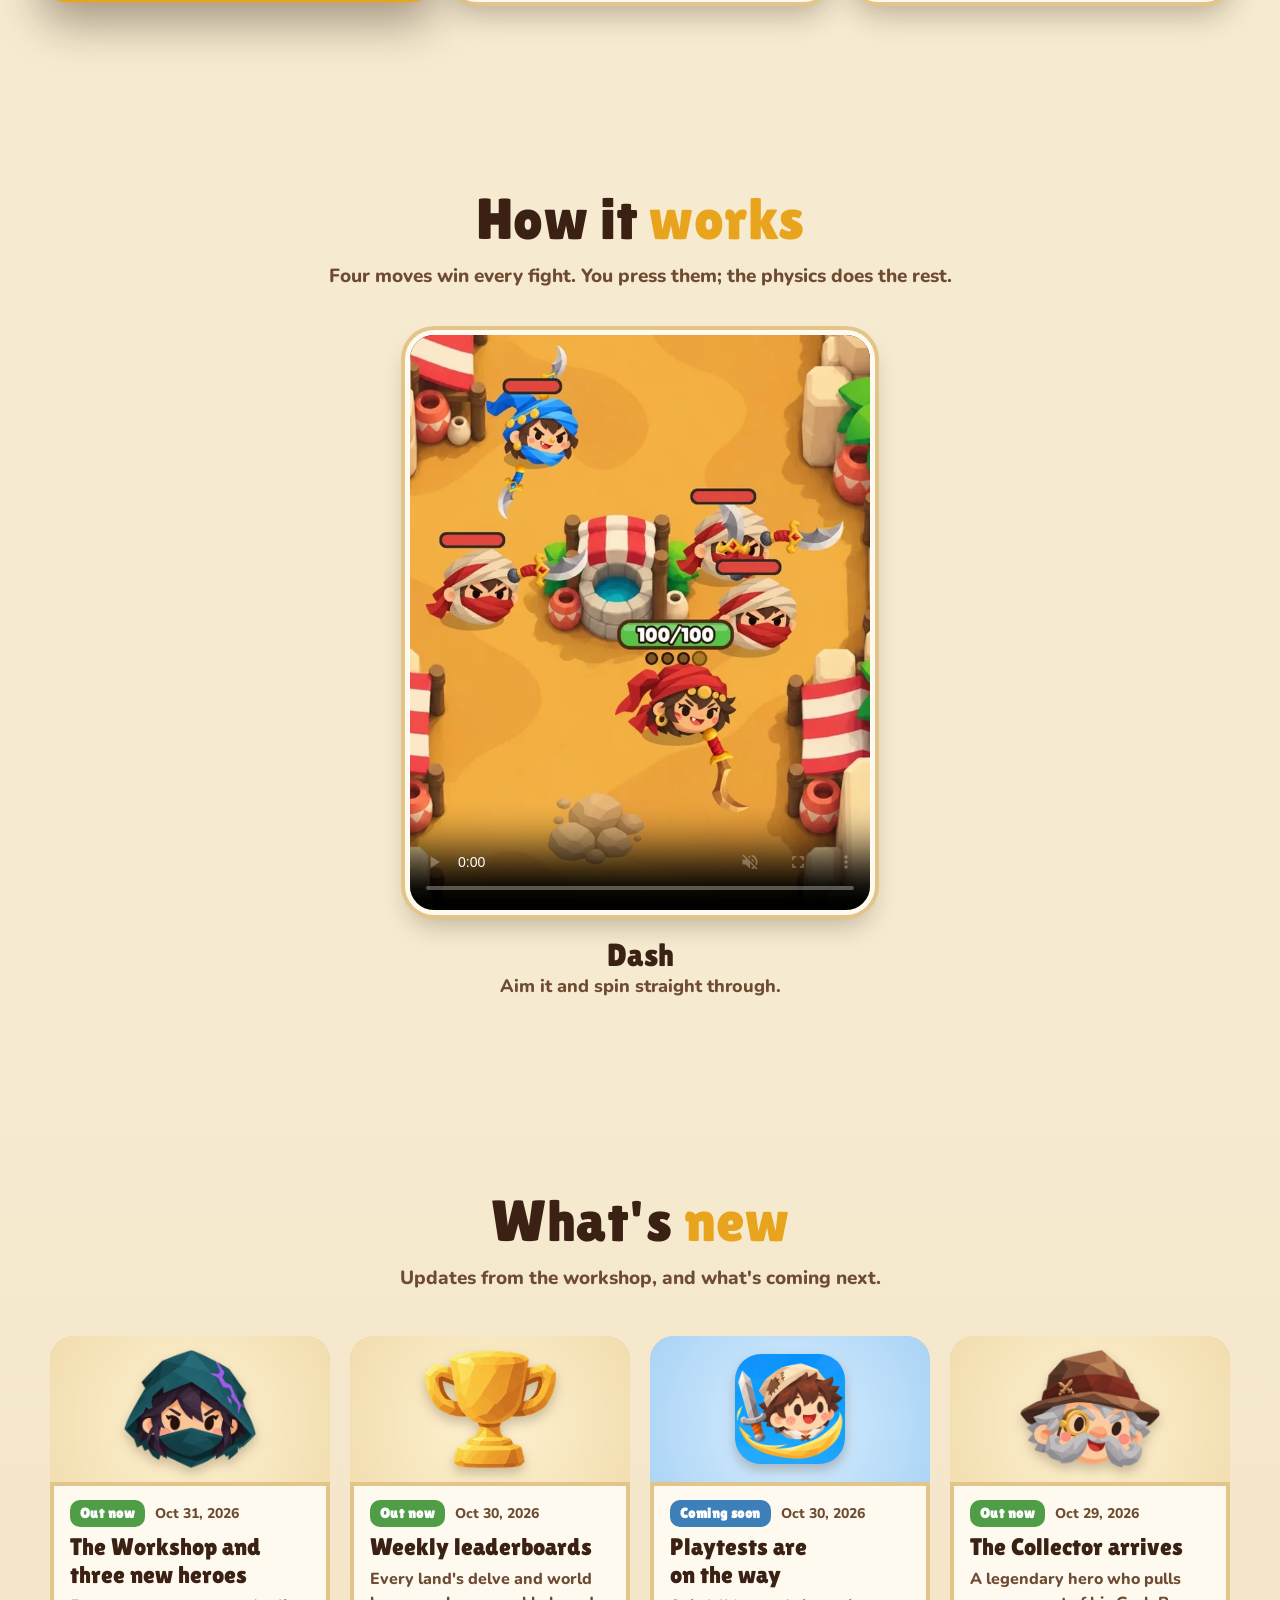
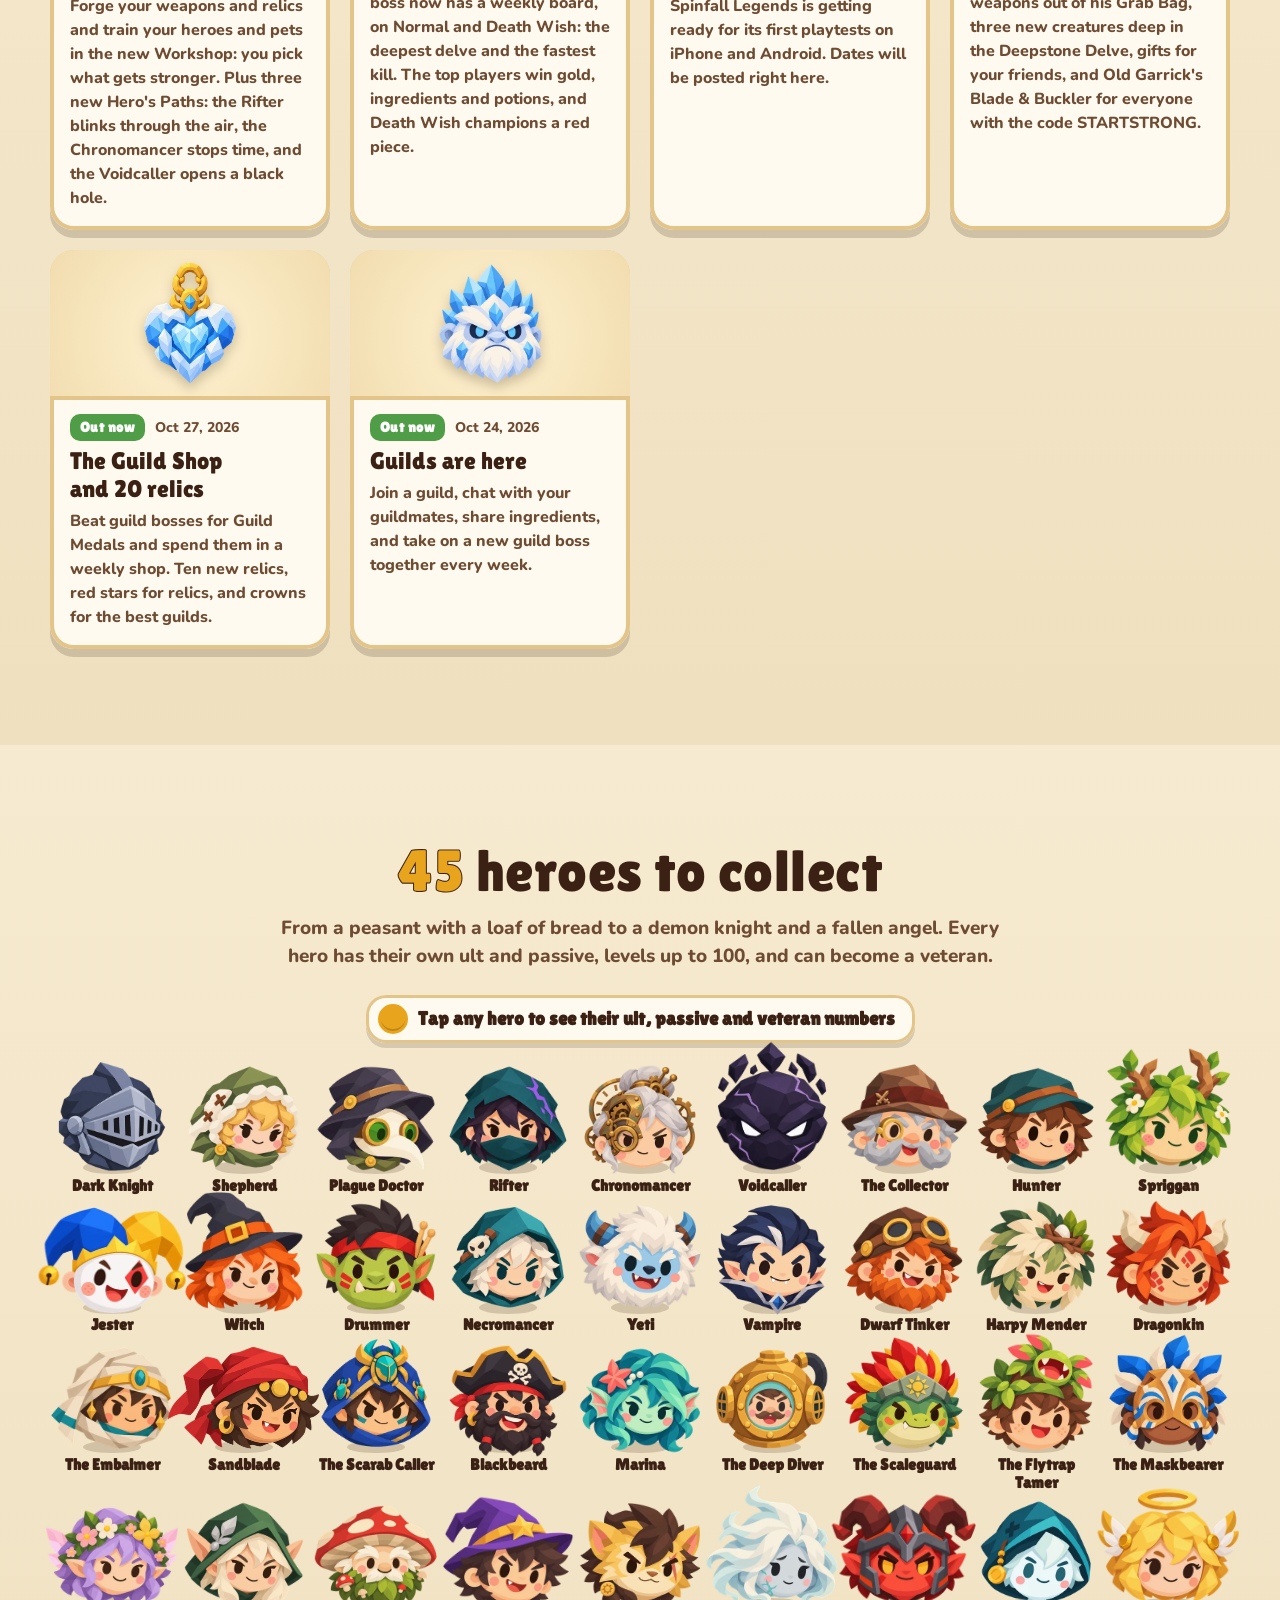
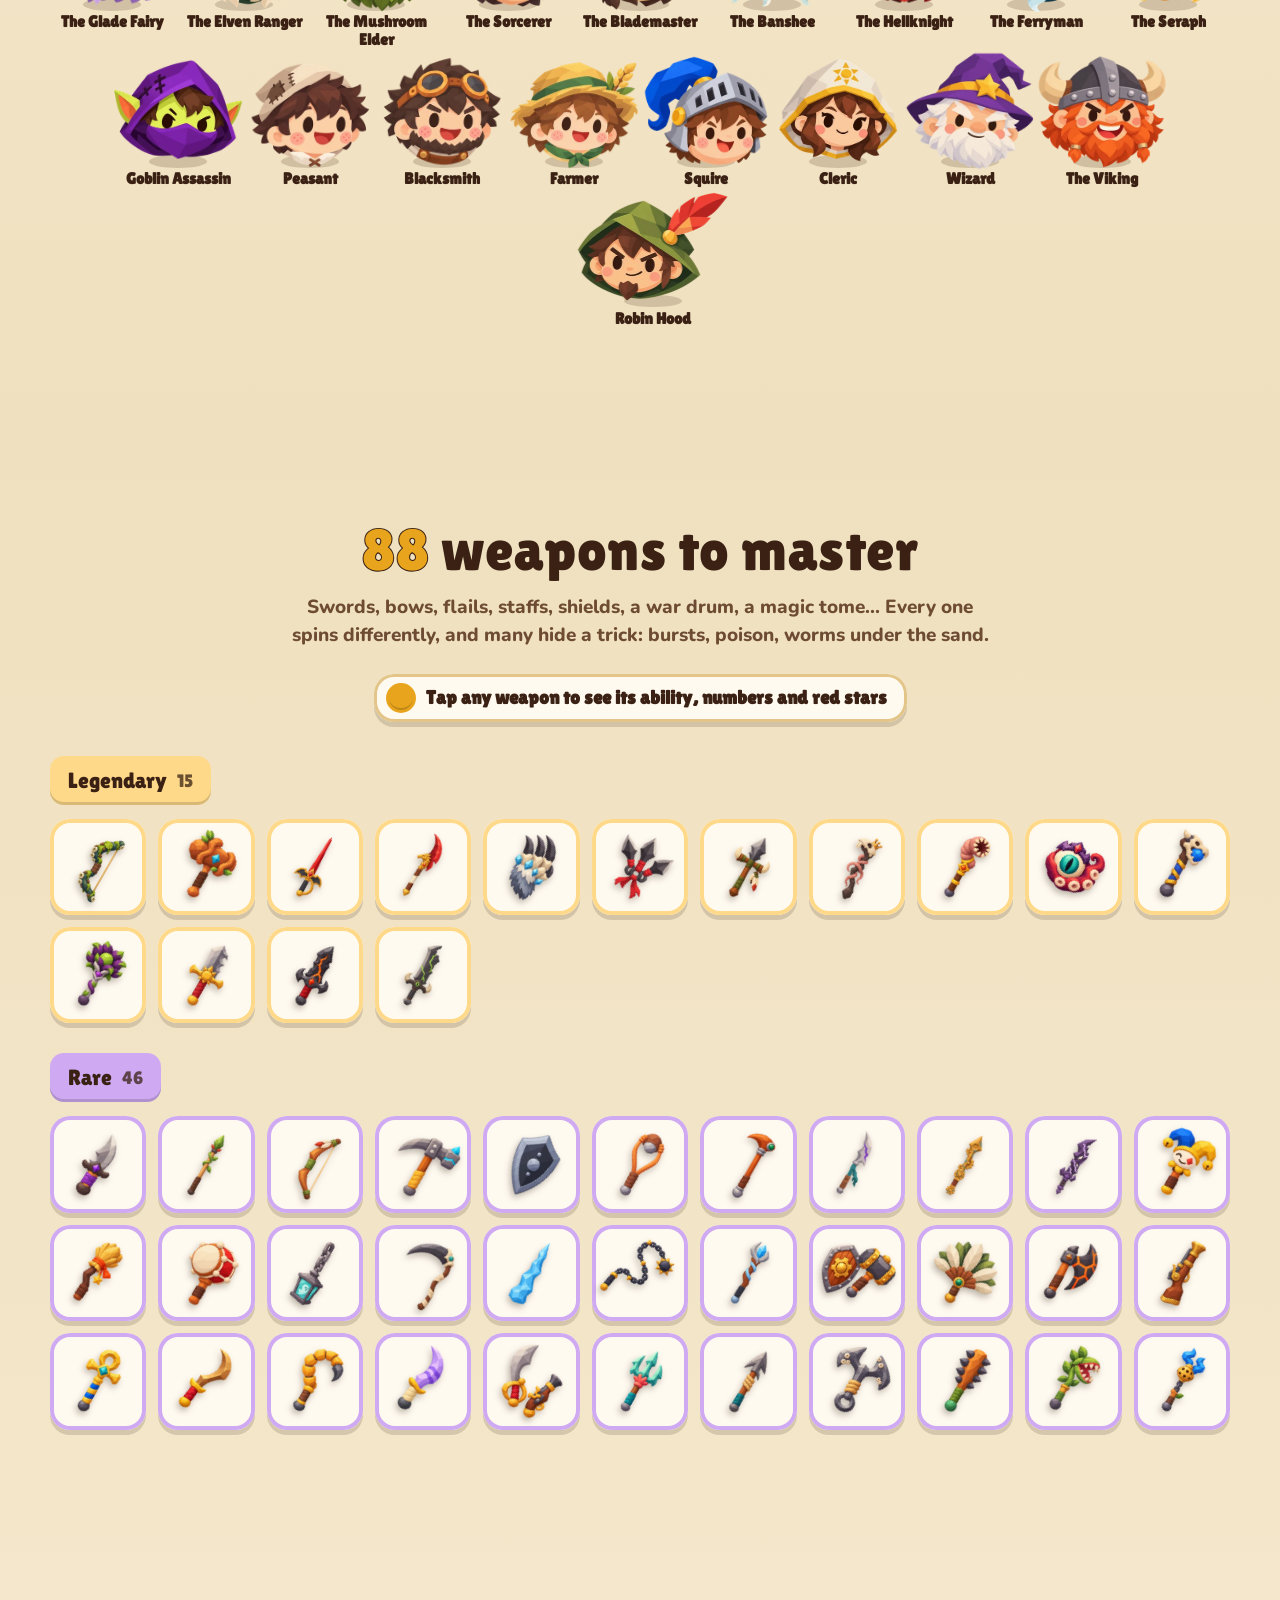
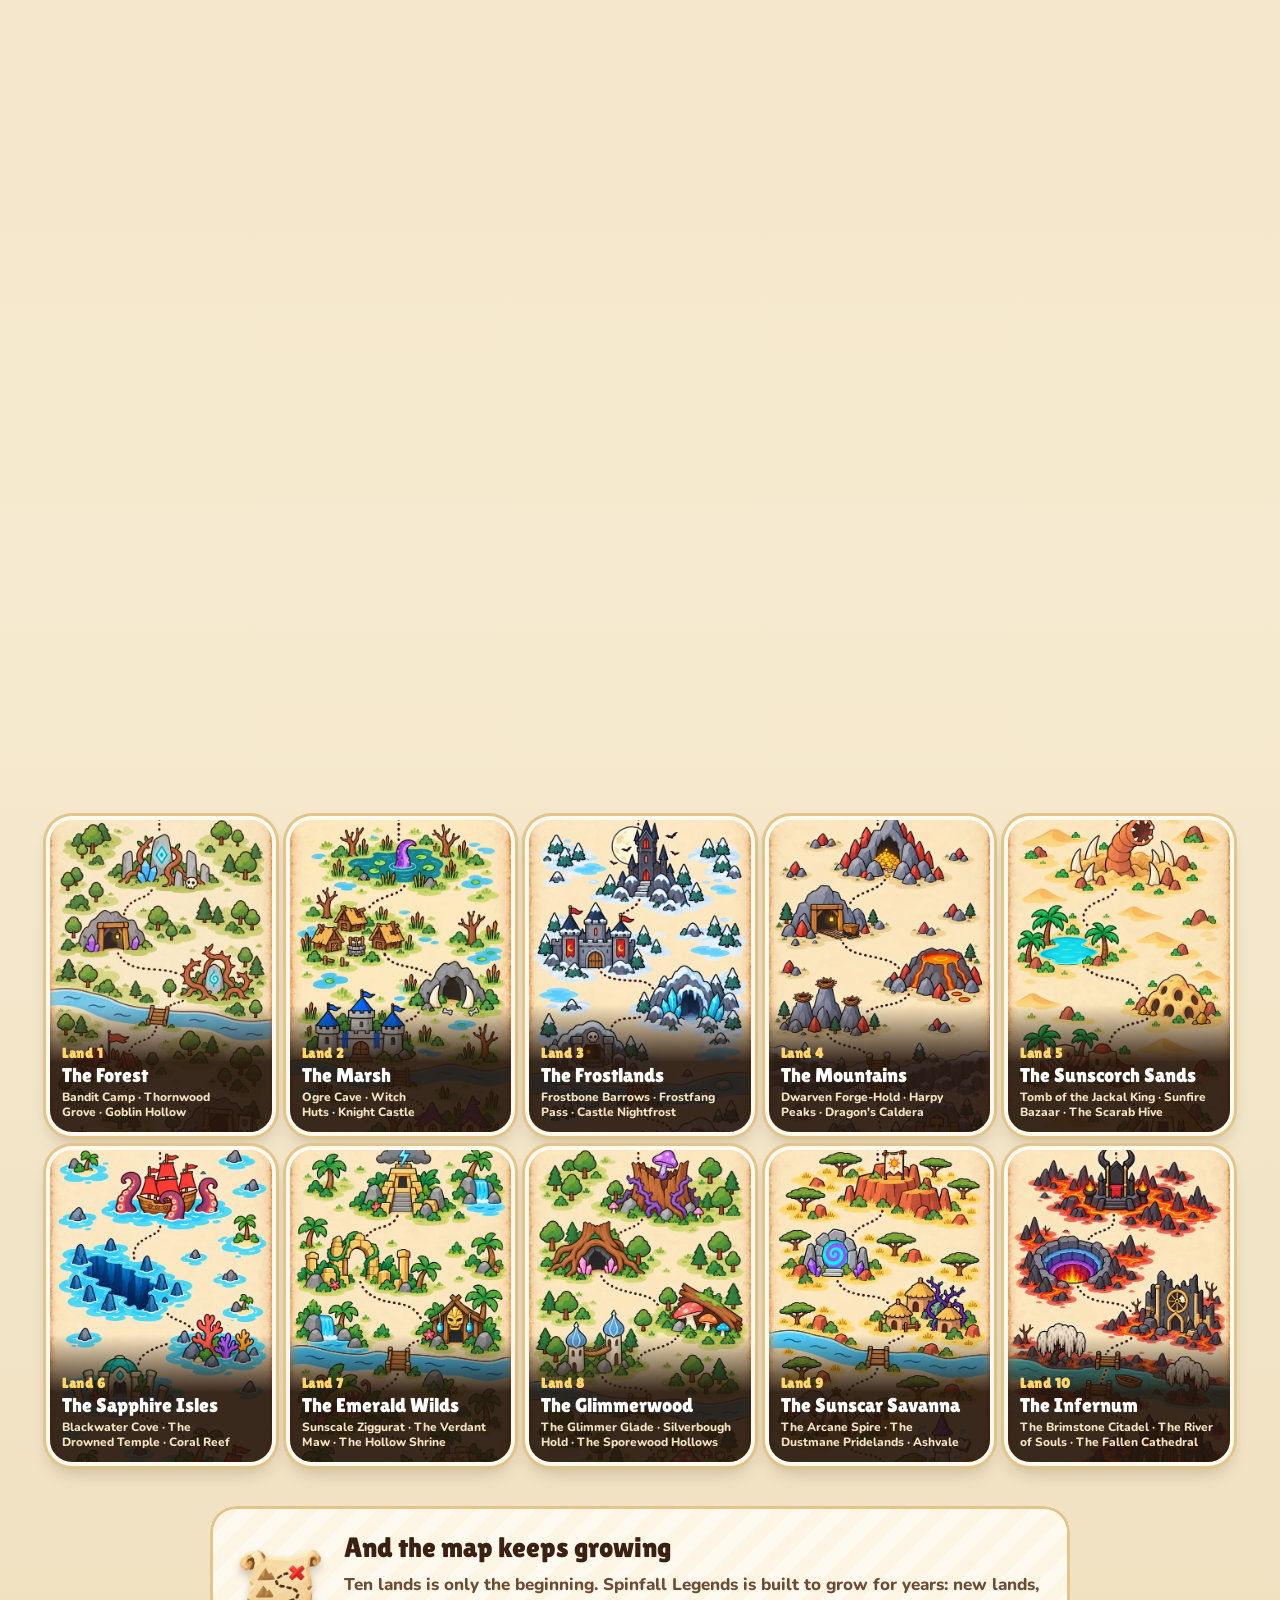
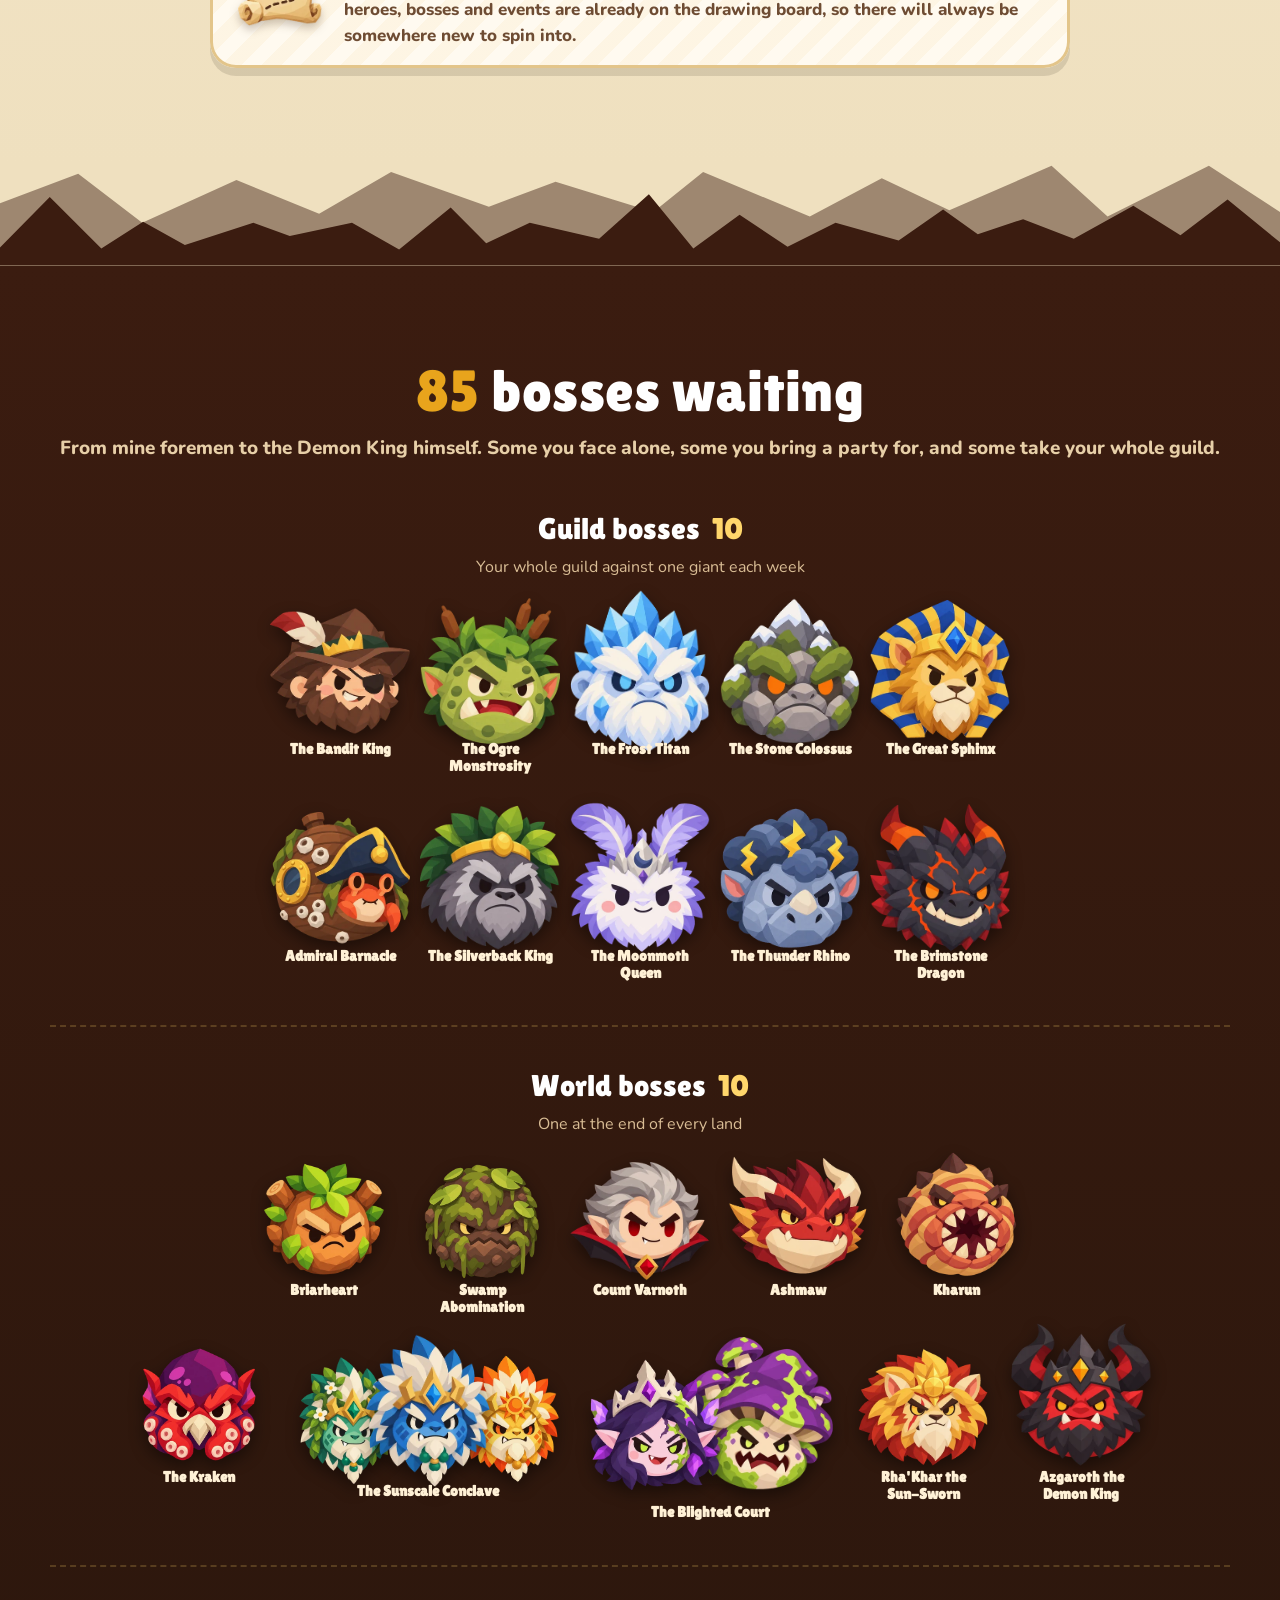
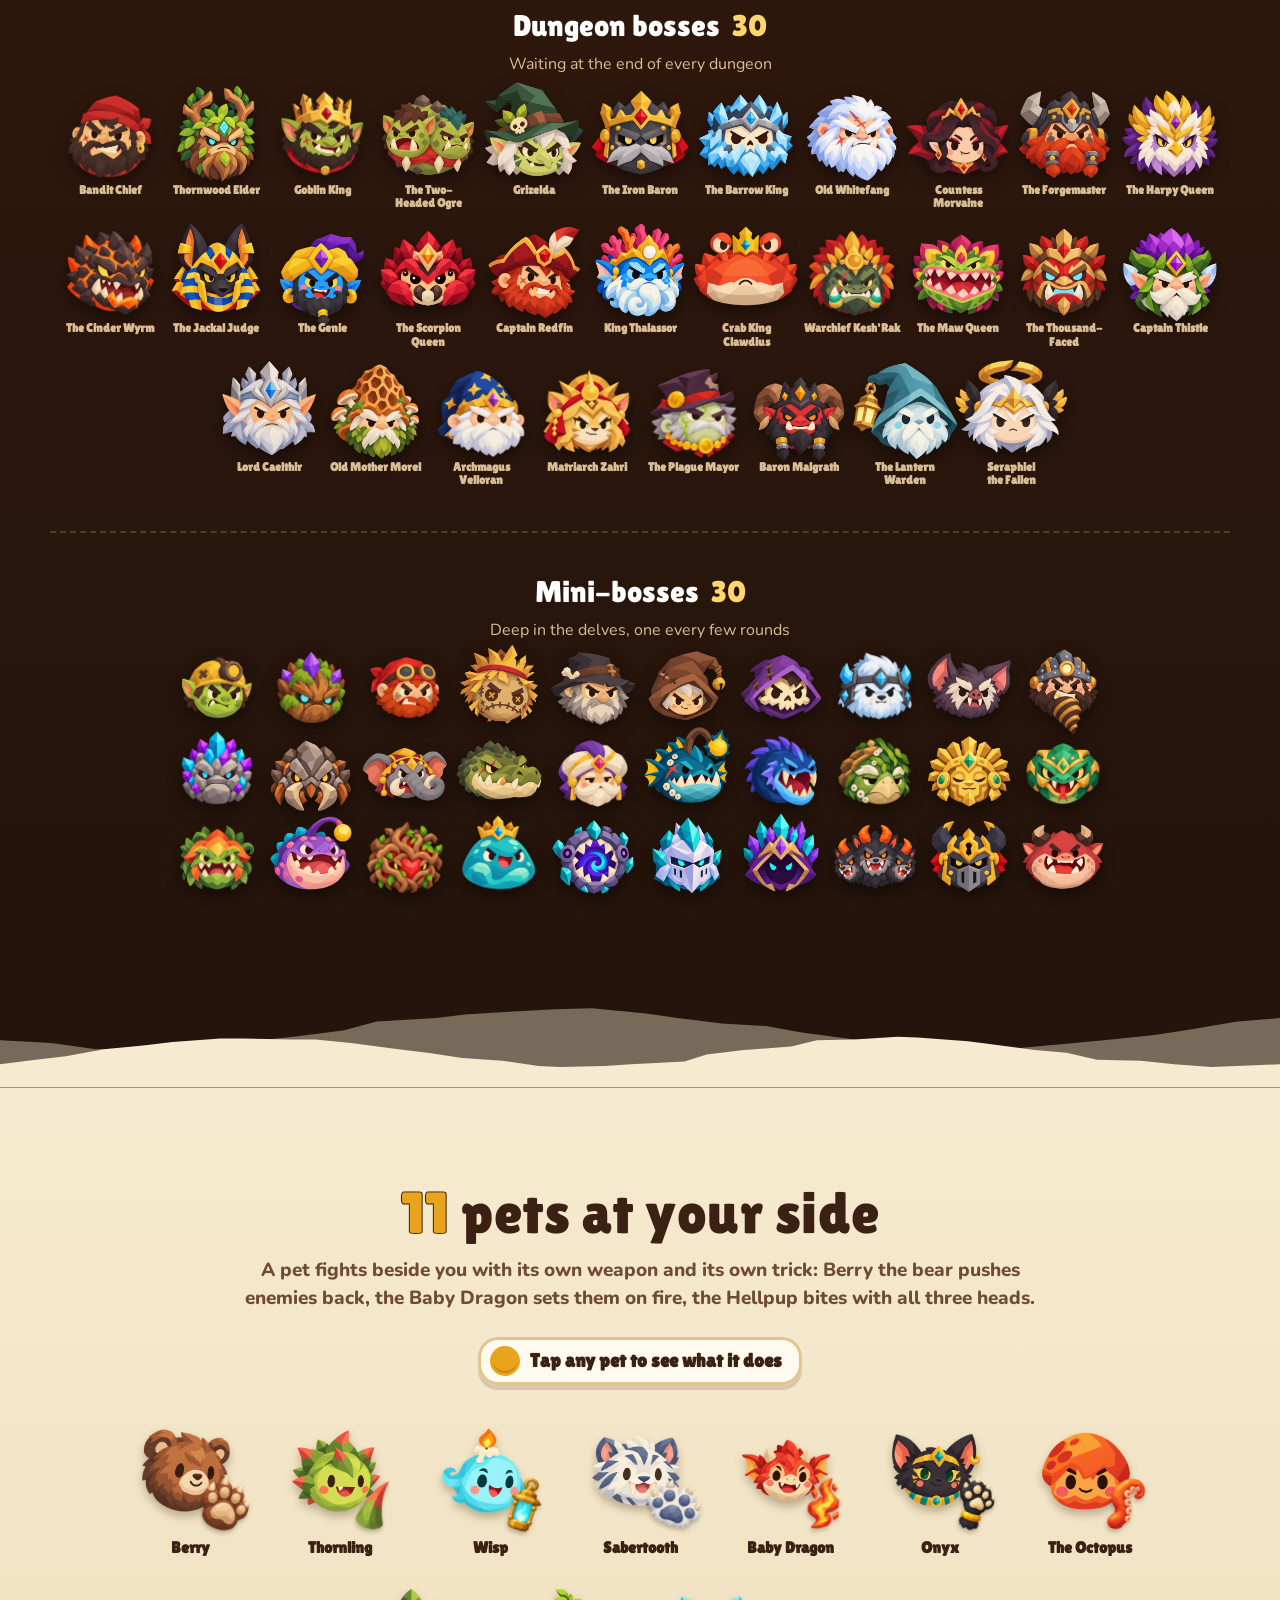
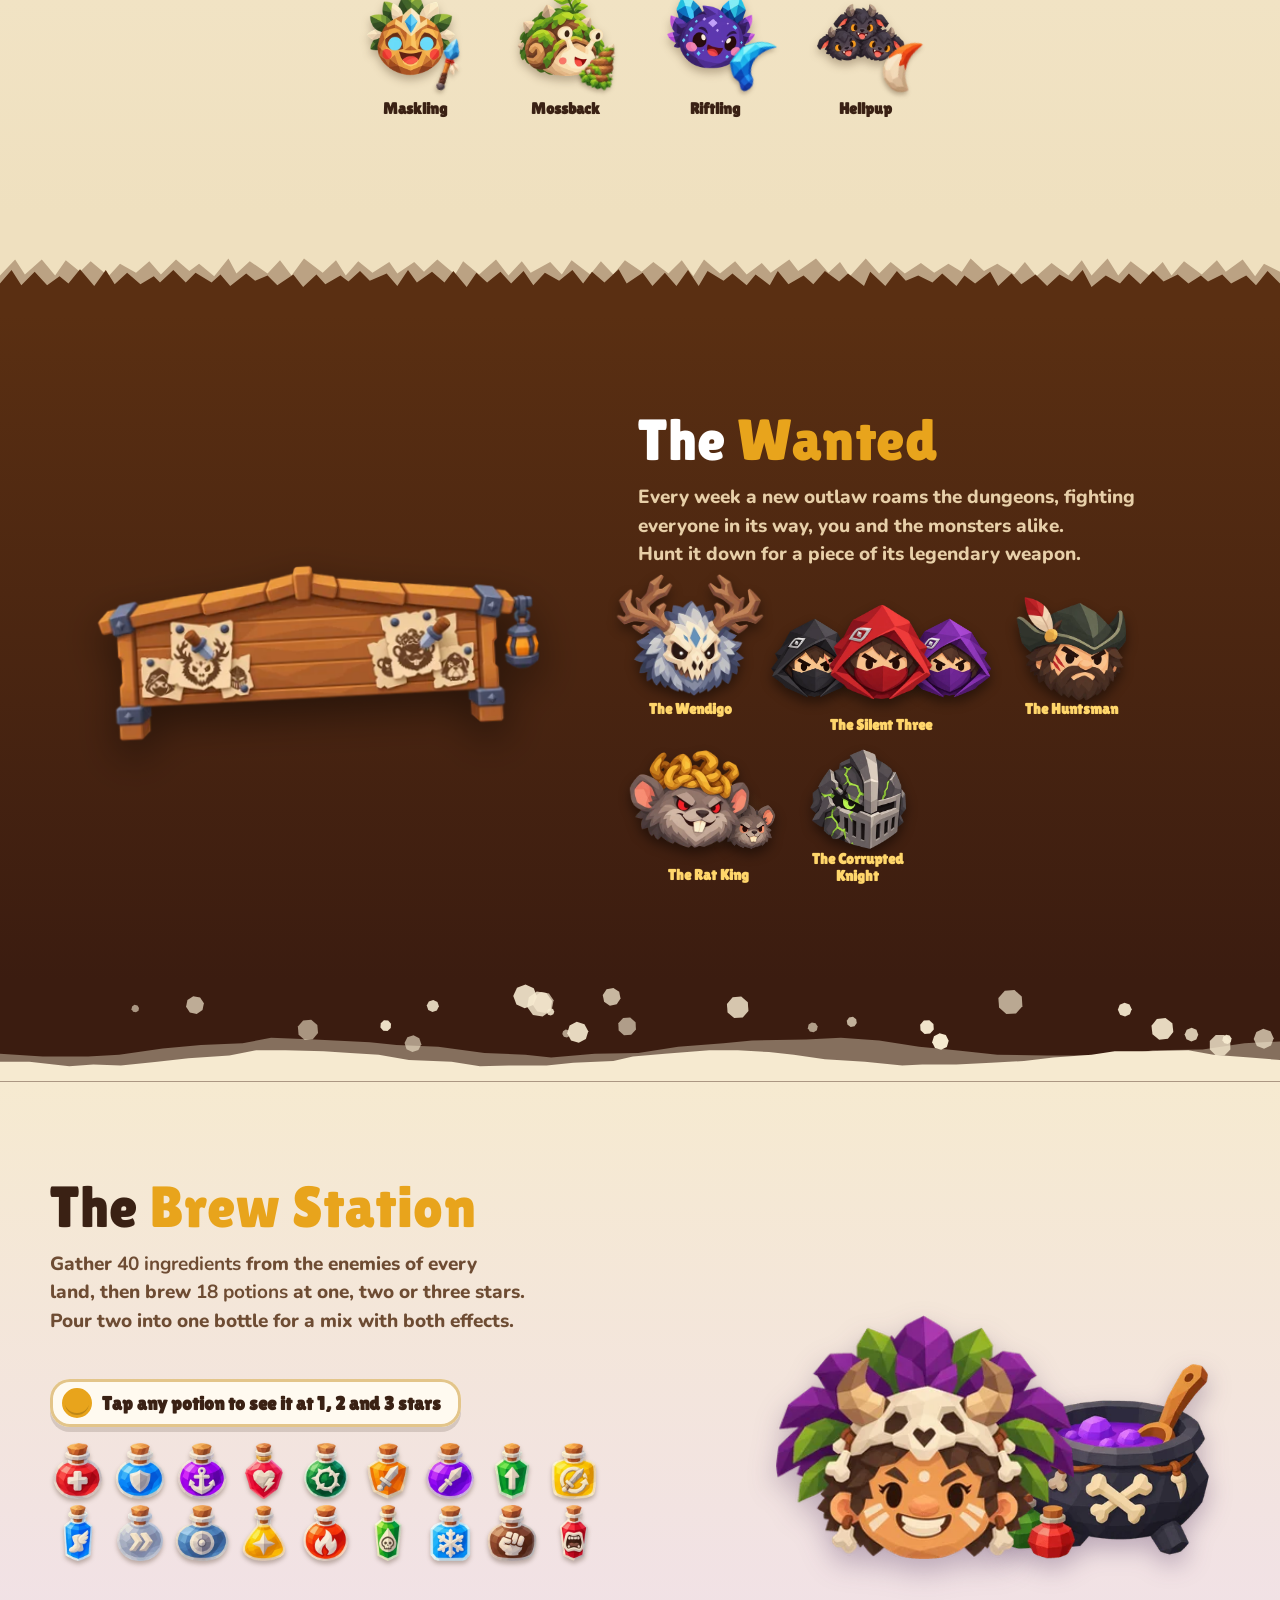
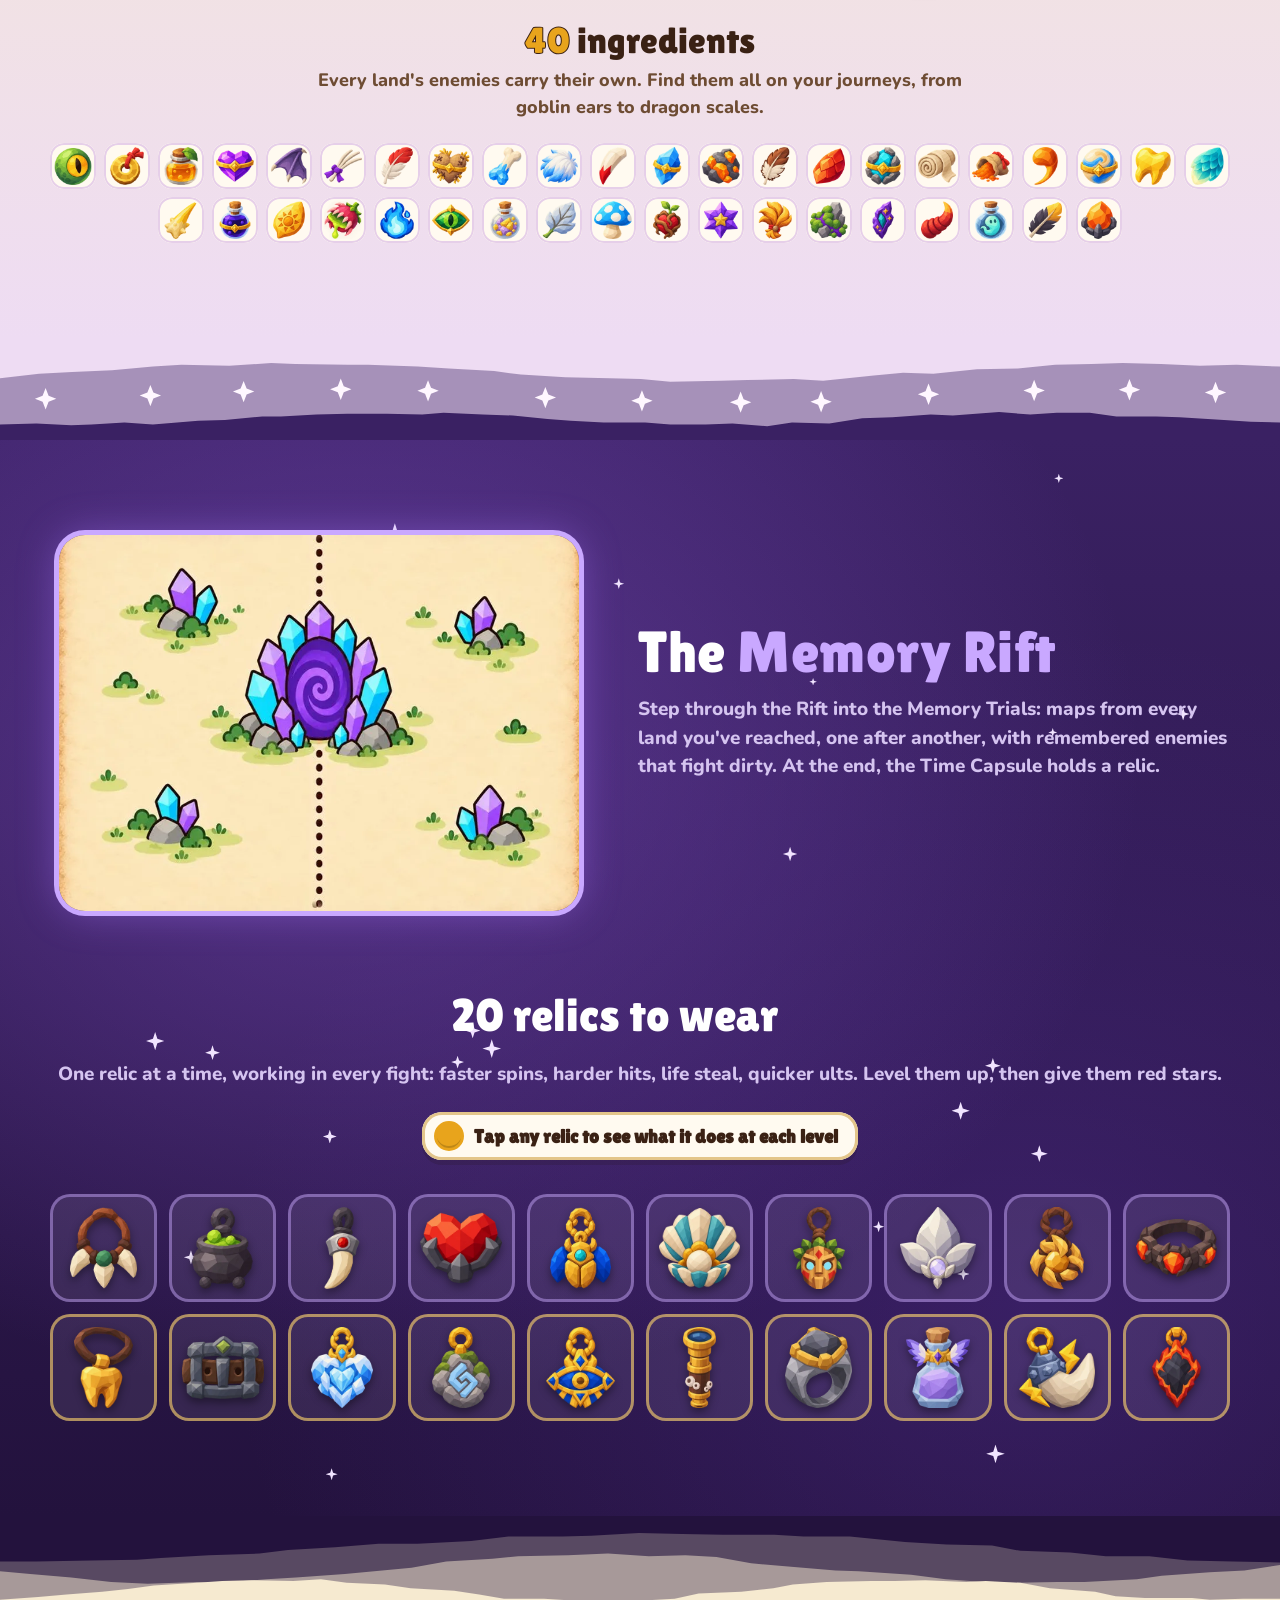
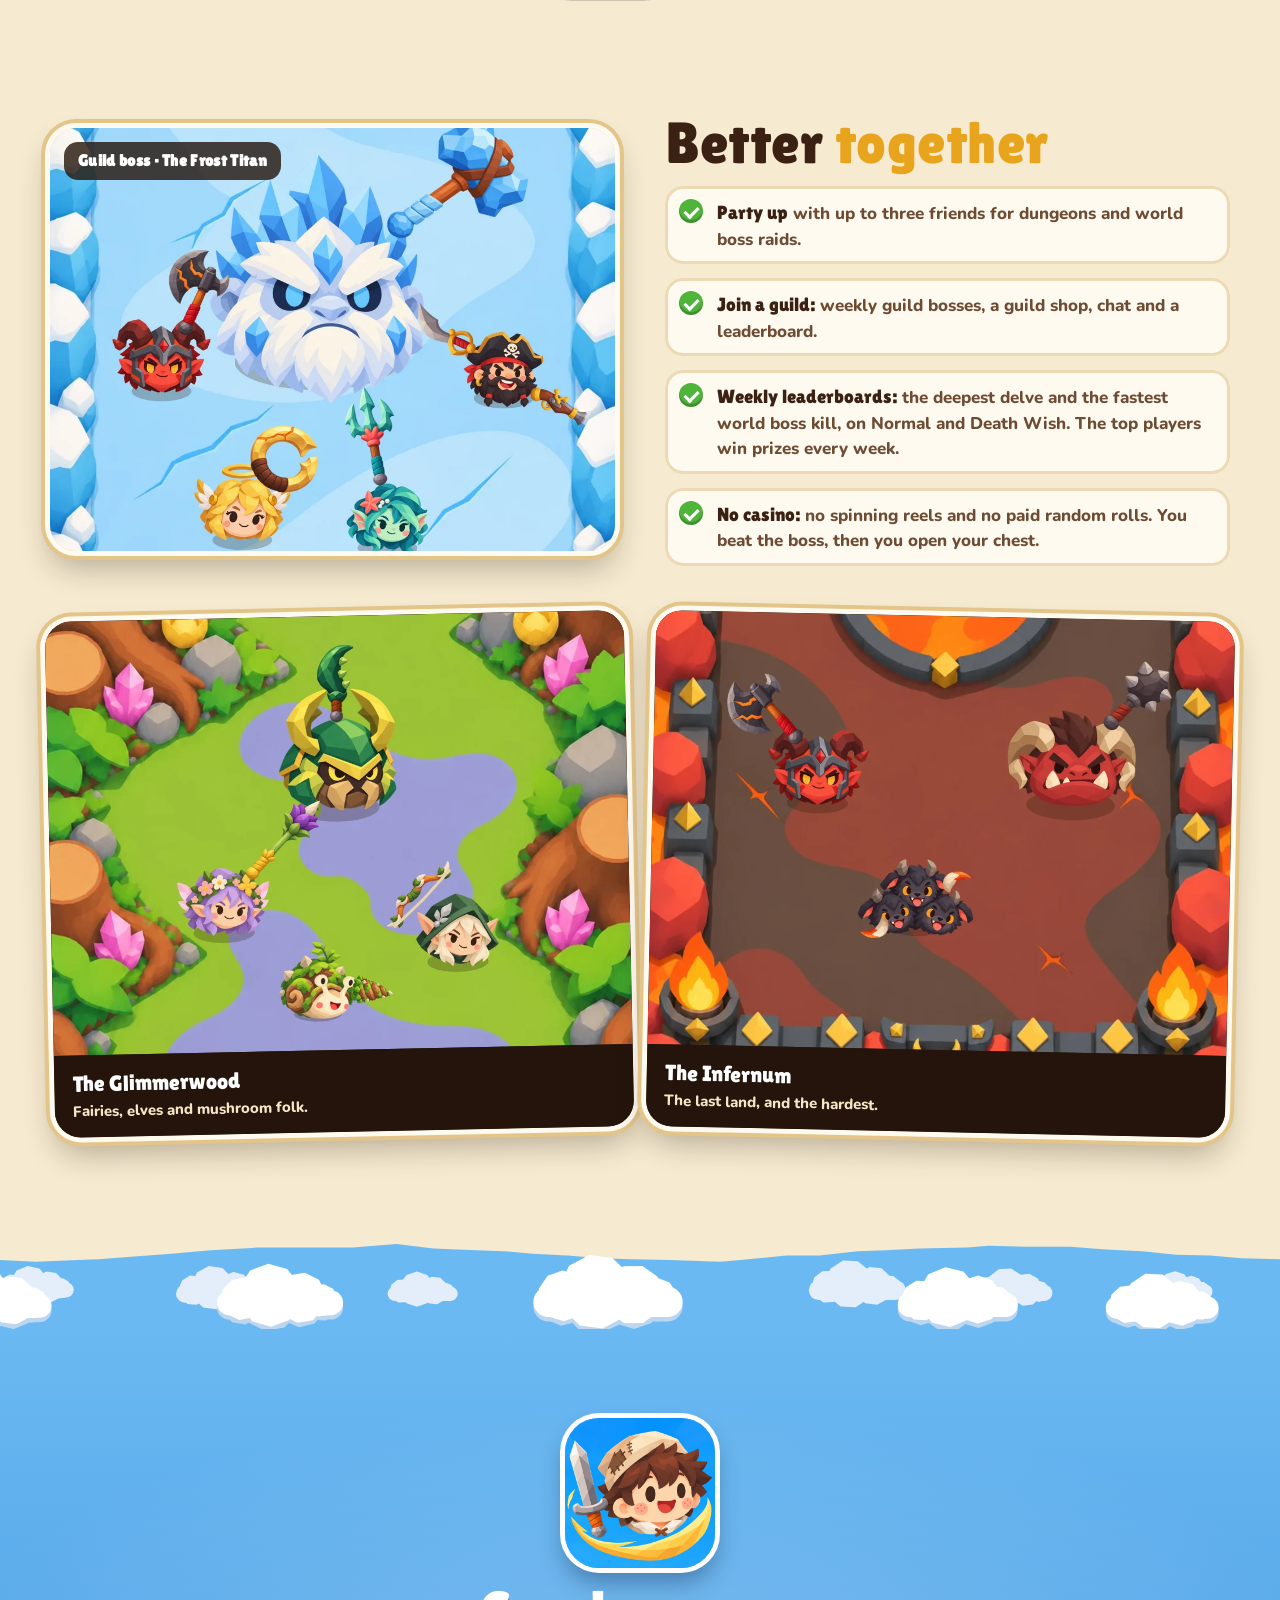
==== commit 258101f9: "New banner, steadier phone header (game v494)" ====
--- a/index.html
+++ b/index.html
@@ -17,7 +17,7 @@
 <link rel="preconnect" href="https://fonts.googleapis.com">
 <link rel="preconnect" href="https://fonts.gstatic.com" crossorigin>
 <link rel="stylesheet" href="https://fonts.googleapis.com/css2?family=Lilita+One&family=Nunito:wght@700;800;900&display=swap">
-<link rel="stylesheet" href="style.css?v=441">   <!-- (?v=: bump it with every website update, so no visitor gets an old copy of a file with the new page) -->
+<link rel="stylesheet" href="style.css?v=494">   <!-- (?v=: bump it with every website update, so no visitor gets an old copy of a file with the new page) -->
 </head>
 <body>
 <!-- Spinfall Legends' landing page (redone Oct 28). Plain HTML, CSS and a little JavaScript, no build step: upload this folder to any static host
@@ -34,7 +34,7 @@
 <section class="hero">
   <!-- (Oct 30, Jake) the banner: his painted meadow, and the cast on it as pictures from the game, each swaying a little: the Peasant in the middle,
        the Elven Ranger and the Dark Knight on his left, Marina and the Dragonkin on his right (data.js GAME.cast) -->
-  <div class="hero-art"><div class="scene"><img class="hero-bg" src="img/scene.webp" alt="A meadow below snowy mountains"><div class="cast" id="cast"></div></div><img class="hero-logo" src="img/logo.png" alt="Spinfall Legends"></div>
+  <div class="hero-art"><div class="scene"><img class="hero-bg" src="img/scene.webp?v=494" alt="A meadow below snowy mountains"><div class="cast" id="cast"></div></div><img class="hero-logo" src="img/logo.png" alt="Spinfall Legends"></div>
   <!-- (Jake, Oct 30: the "Spin into battle" intro under the banner went: the banner leads straight into the counts, and "Every fight is physics" shows the game) -->
 </section>
 
@@ -62,7 +62,7 @@
   <h2>How it <em>works</em></h2>
   <p class="sub">Four moves win every fight. You press them; the physics does the rest.</p>
   <figure class="howv">
-    <video id="howVid" muted loop playsinline preload="metadata" poster="img/how_still.webp?v=441" aria-label="Four moments from real fights: a dash through raiders, a parry, a health potion, and the Dragonkin's Fire Breath"><source src="img/how.mp4?v=441" type="video/mp4"></video>
+    <video id="howVid" muted loop playsinline preload="metadata" poster="img/how_still.webp?v=494" aria-label="Four moments from real fights: a dash through raiders, a parry, a health potion, and the Dragonkin's Fire Breath"><source src="img/how.mp4?v=494" type="video/mp4"></video>
   </figure>
   <div class="howcap" id="howCap">
     <p class="on"><b>Dash</b>Aim it and spin straight through.</p>
@@ -226,8 +226,8 @@
   <div class="pop-card" role="dialog" aria-modal="true" aria-labelledby="popName"><i class="pop-grab"></i><button class="pop-x" id="popX" aria-label="Close">&times;</button><div class="pop-body" id="popBody"></div></div>
 </div>
 
-<script src="data.js?v=441"></script>
-<script src="news.js?v=441"></script>
+<script src="data.js?v=494"></script>
+<script src="news.js?v=494"></script>
 <script>
 // the content sections, filled from the game's own lists (data.js)
 const $ = id => document.getElementById(id);
@@ -417,10 +417,21 @@
   document.querySelectorAll(".counts > div").forEach(d => cio.observe(d));
 }
 // the header: the section you're reading is lit up in it (and on a phone, its link slides into view)
+// (Jake, Nov 5: "glitchy on mobile": it slid on every section passed, fighting the page's own scroll. Now it waits for the page to settle,
+// never moves while a finger is on it, and only moves when the lit link is actually out of view)
+let navT = 0, navHeld = false;
+{ const nav = document.getElementById("tbNav"); nav.addEventListener("touchstart", () => { navHeld = true; }, { passive: true }); nav.addEventListener("touchend", () => { setTimeout(() => { navHeld = false; }, 600); }, { passive: true }); }
+function navSlide(a) {
+  clearTimeout(navT); navT = setTimeout(() => {
+    const nav = document.getElementById("tbNav"); if (navHeld || nav.scrollWidth <= nav.clientWidth + 2) return;
+    const n = nav.getBoundingClientRect(), r = a.getBoundingClientRect(); if (r.left >= n.left + 8 && r.right <= n.right - 40) return;   // (already in view, clear of the fade)
+    nav.scrollTo({ left: nav.scrollLeft + (r.left + r.width / 2) - (n.left + n.width / 2), behavior: "smooth" });
+  }, 220);
+}
 if ("IntersectionObserver" in window) {
   const links = [...document.querySelectorAll("#tbNav a")], byId = Object.fromEntries(links.map(a => [a.getAttribute("href").slice(1), a]));
   const seen = new IntersectionObserver(es => es.forEach(e => { const a = byId[e.target.id]; if (!a || !e.isIntersecting) return;
-    links.forEach(l => l.classList.toggle("on", l === a)); const nav = $("tbNav"); nav.scrollTo({ left: a.offsetLeft - nav.clientWidth / 2 + a.clientWidth / 2, behavior: "smooth" }); }), { rootMargin: "-45% 0px -50% 0px" });
+    links.forEach(l => l.classList.toggle("on", l === a)); navSlide(a); }), { rootMargin: "-45% 0px -50% 0px" });
   Object.keys(byId).forEach(id => { const s = document.getElementById(id); if (s) seen.observe(s); });
 }
 // HOW IT WORKS (Jake, Nov 1): the video plays while it is in view, and the words under it follow it: four moments of 4 seconds each (tools/site/howclips.js)
--- a/style.css
+++ b/style.css
@@ -589,3 +589,11 @@
   section[id], .sec[id] { scroll-margin-top: 66px; }
   .counts, .hero + .counts { margin-top: 14px; }
 }
+
+/* (Jake, Nov 5: the header was glitchy on phones) the fade at its right end is an overlay, not a mask on the scrolling links: a mask on a
+   scrolling row flickers in Safari on iPhone while the page scrolls under the sticky bar; the row keeps its own sideways scroll to itself */
+@media (max-width: 960px) {
+  .tb-nav { -webkit-mask-image: none; mask-image: none; overscroll-behavior-x: contain; touch-action: pan-x; padding-right: 34px; }
+  .topbar { overflow: hidden; }
+  .topbar::after { content: ""; position: absolute; right: 0; top: 0; bottom: 6px; width: 46px; pointer-events: none; background: linear-gradient(90deg, rgba(122, 72, 37, 0), #6a3d1f 80%); }
+}
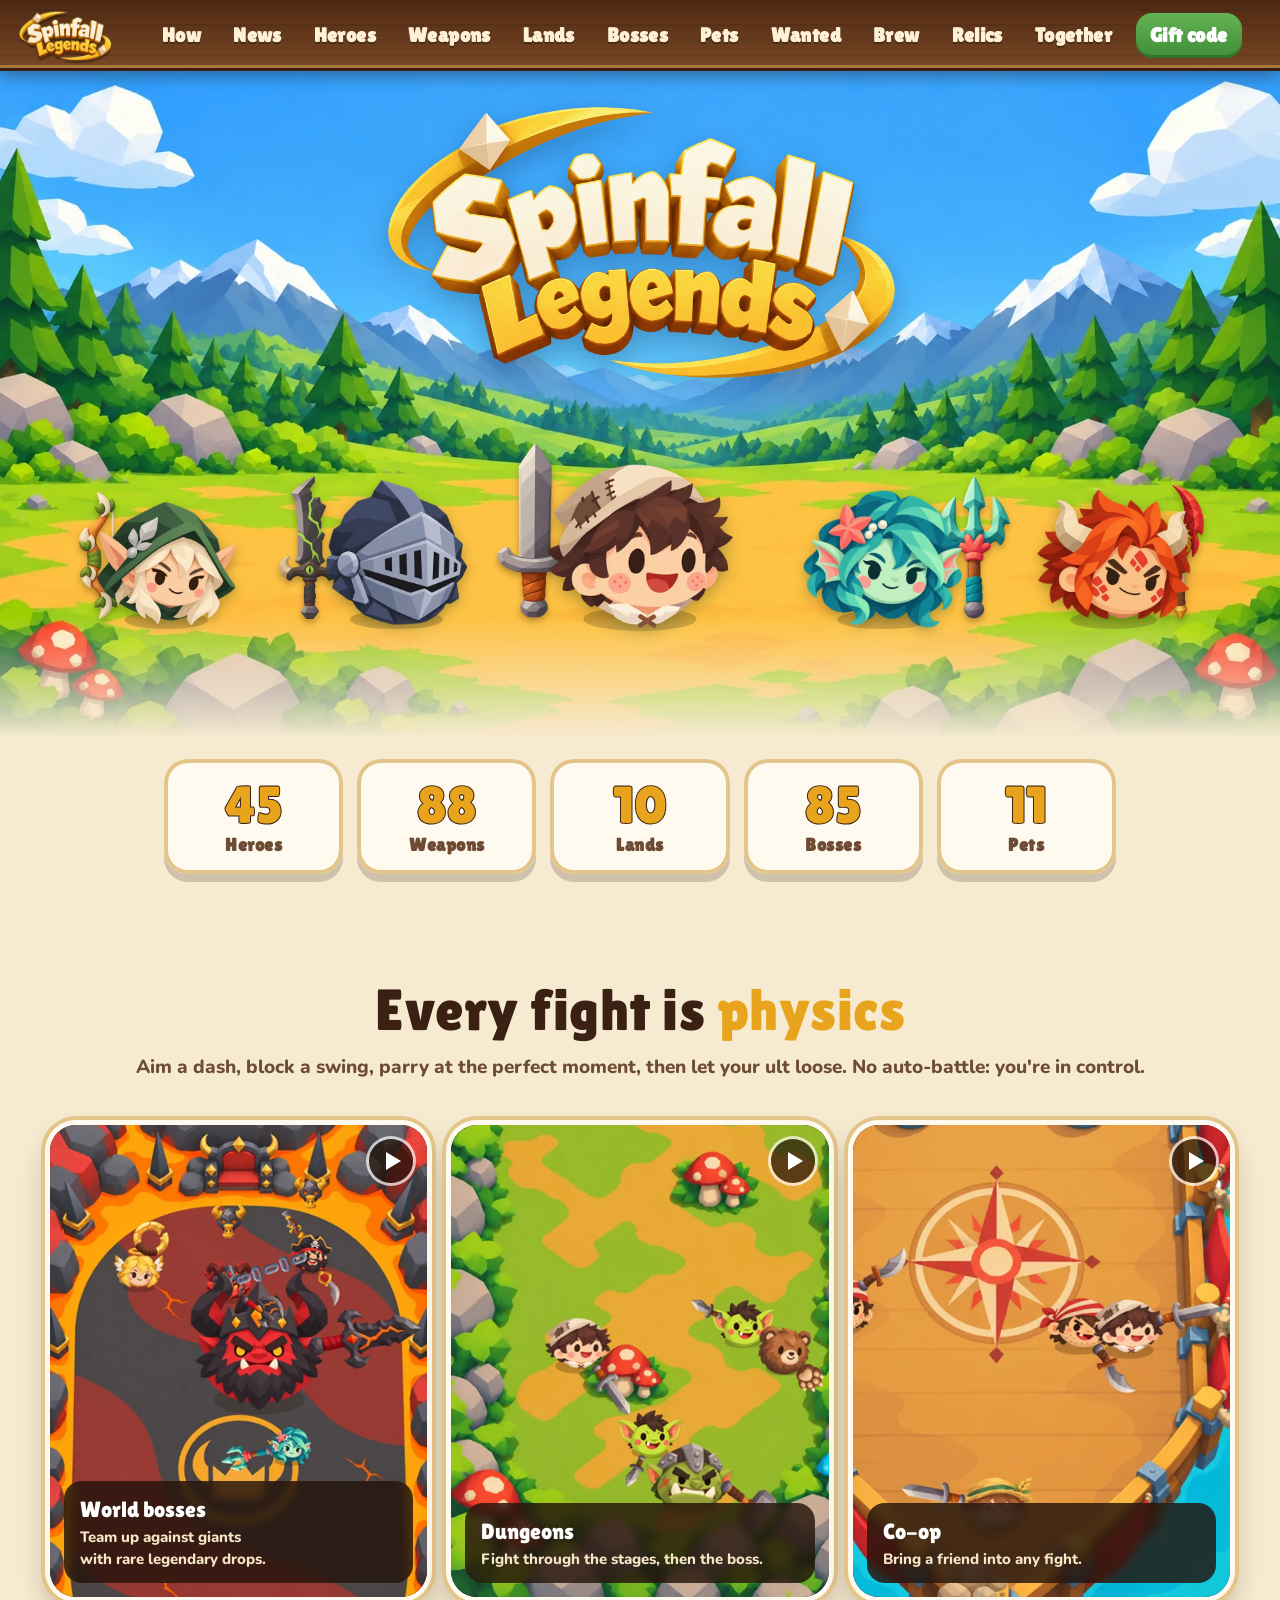
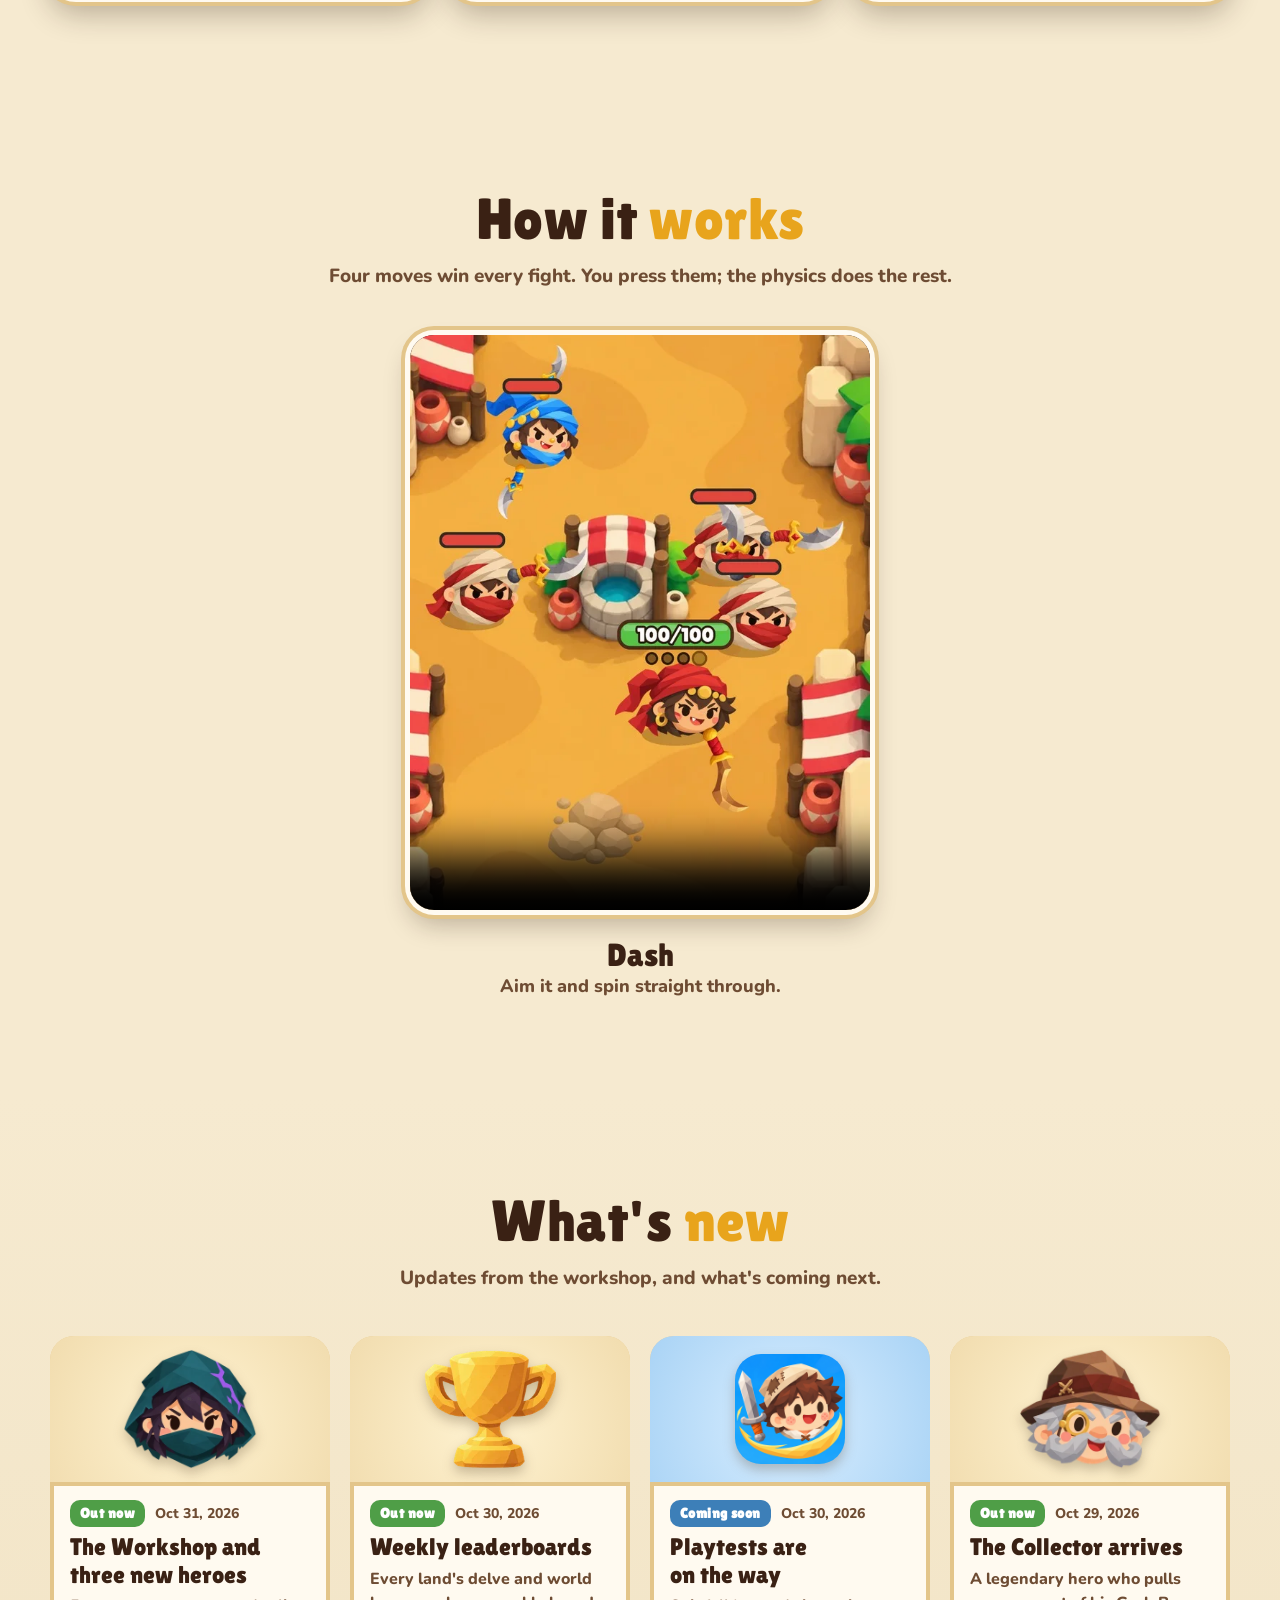
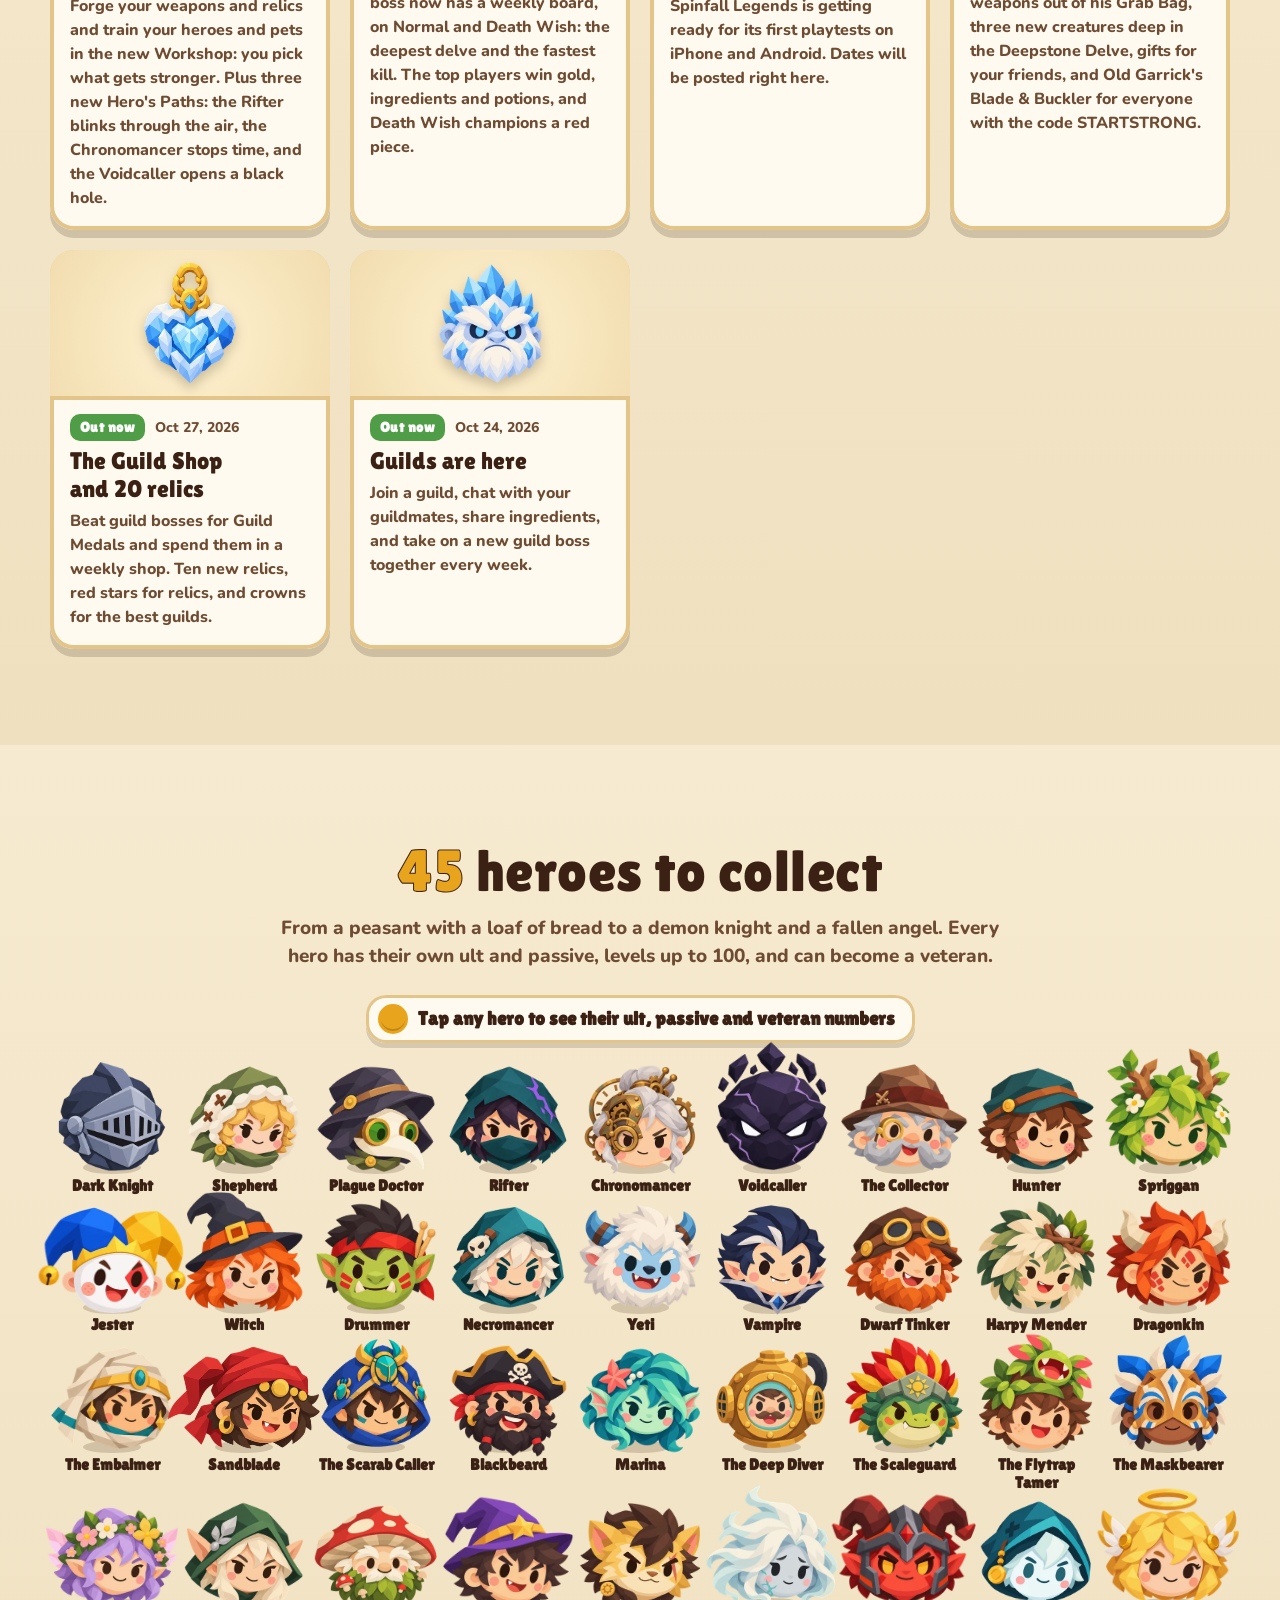
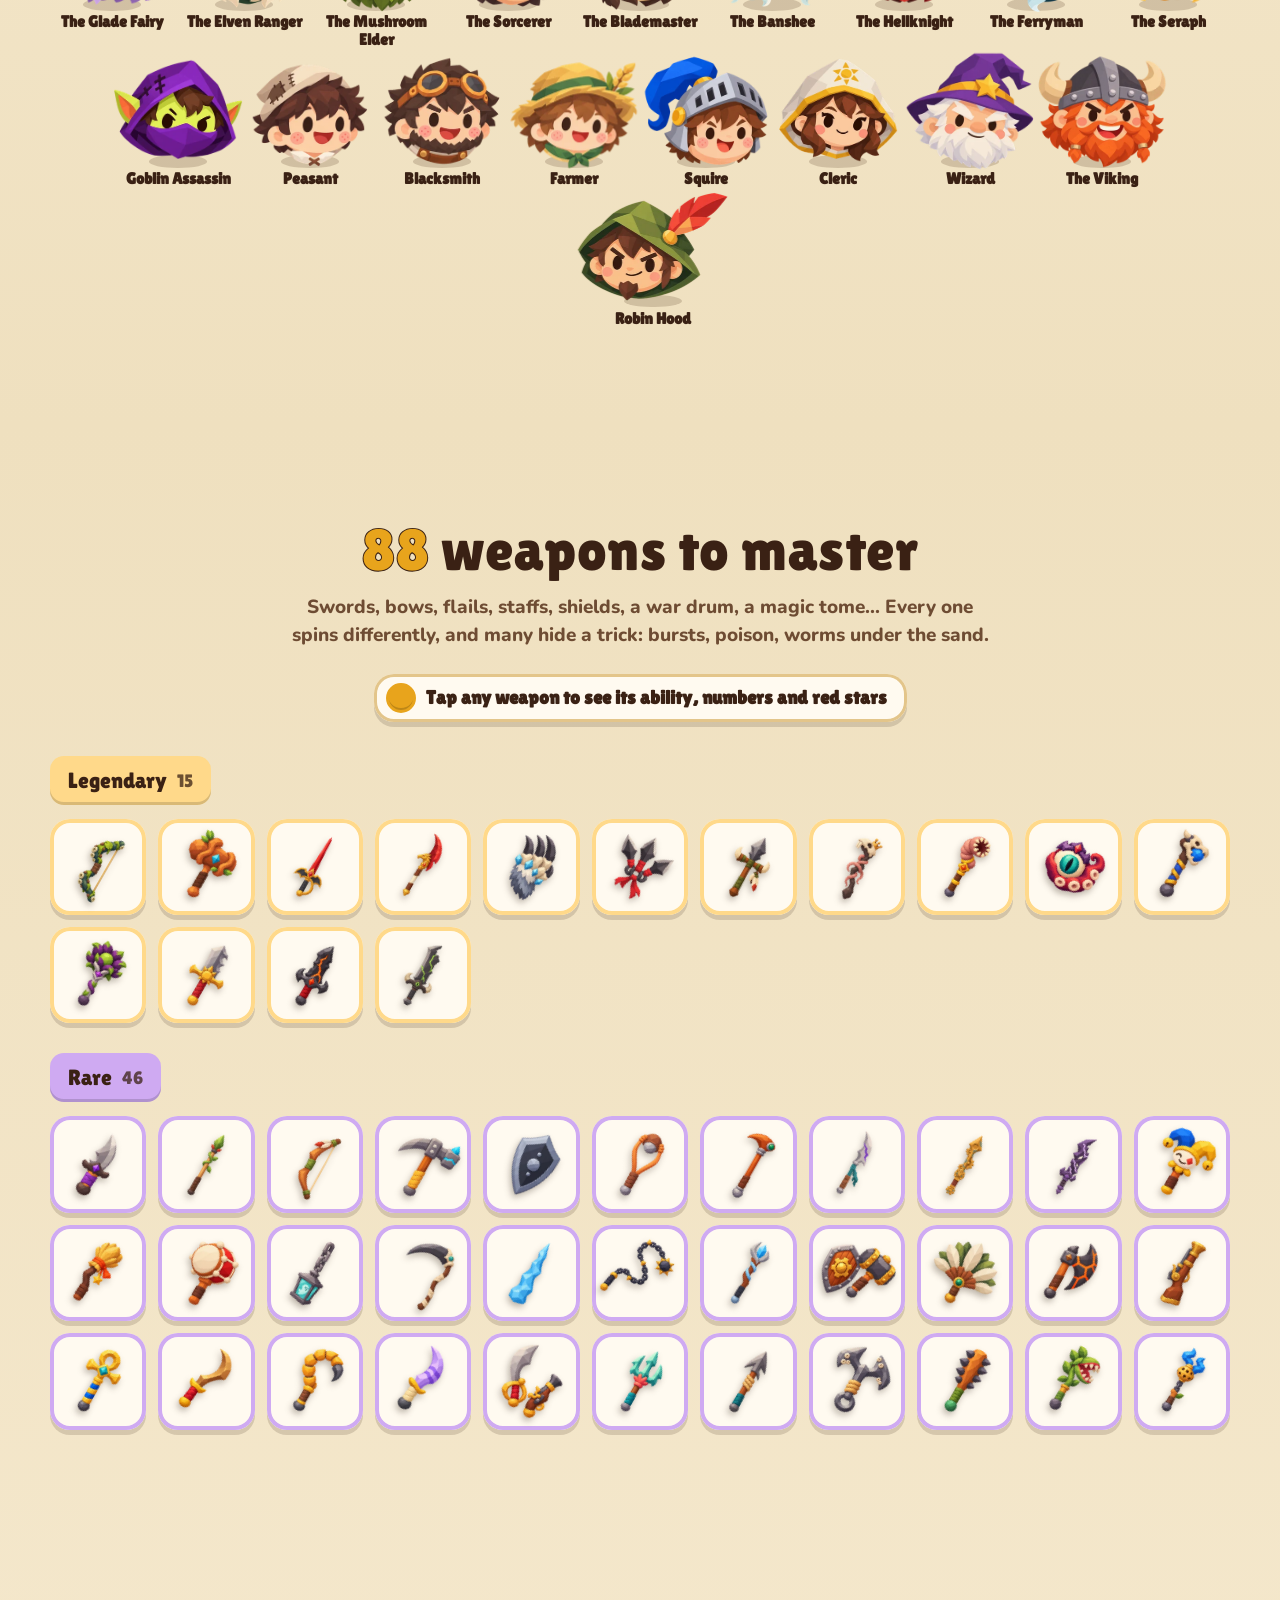
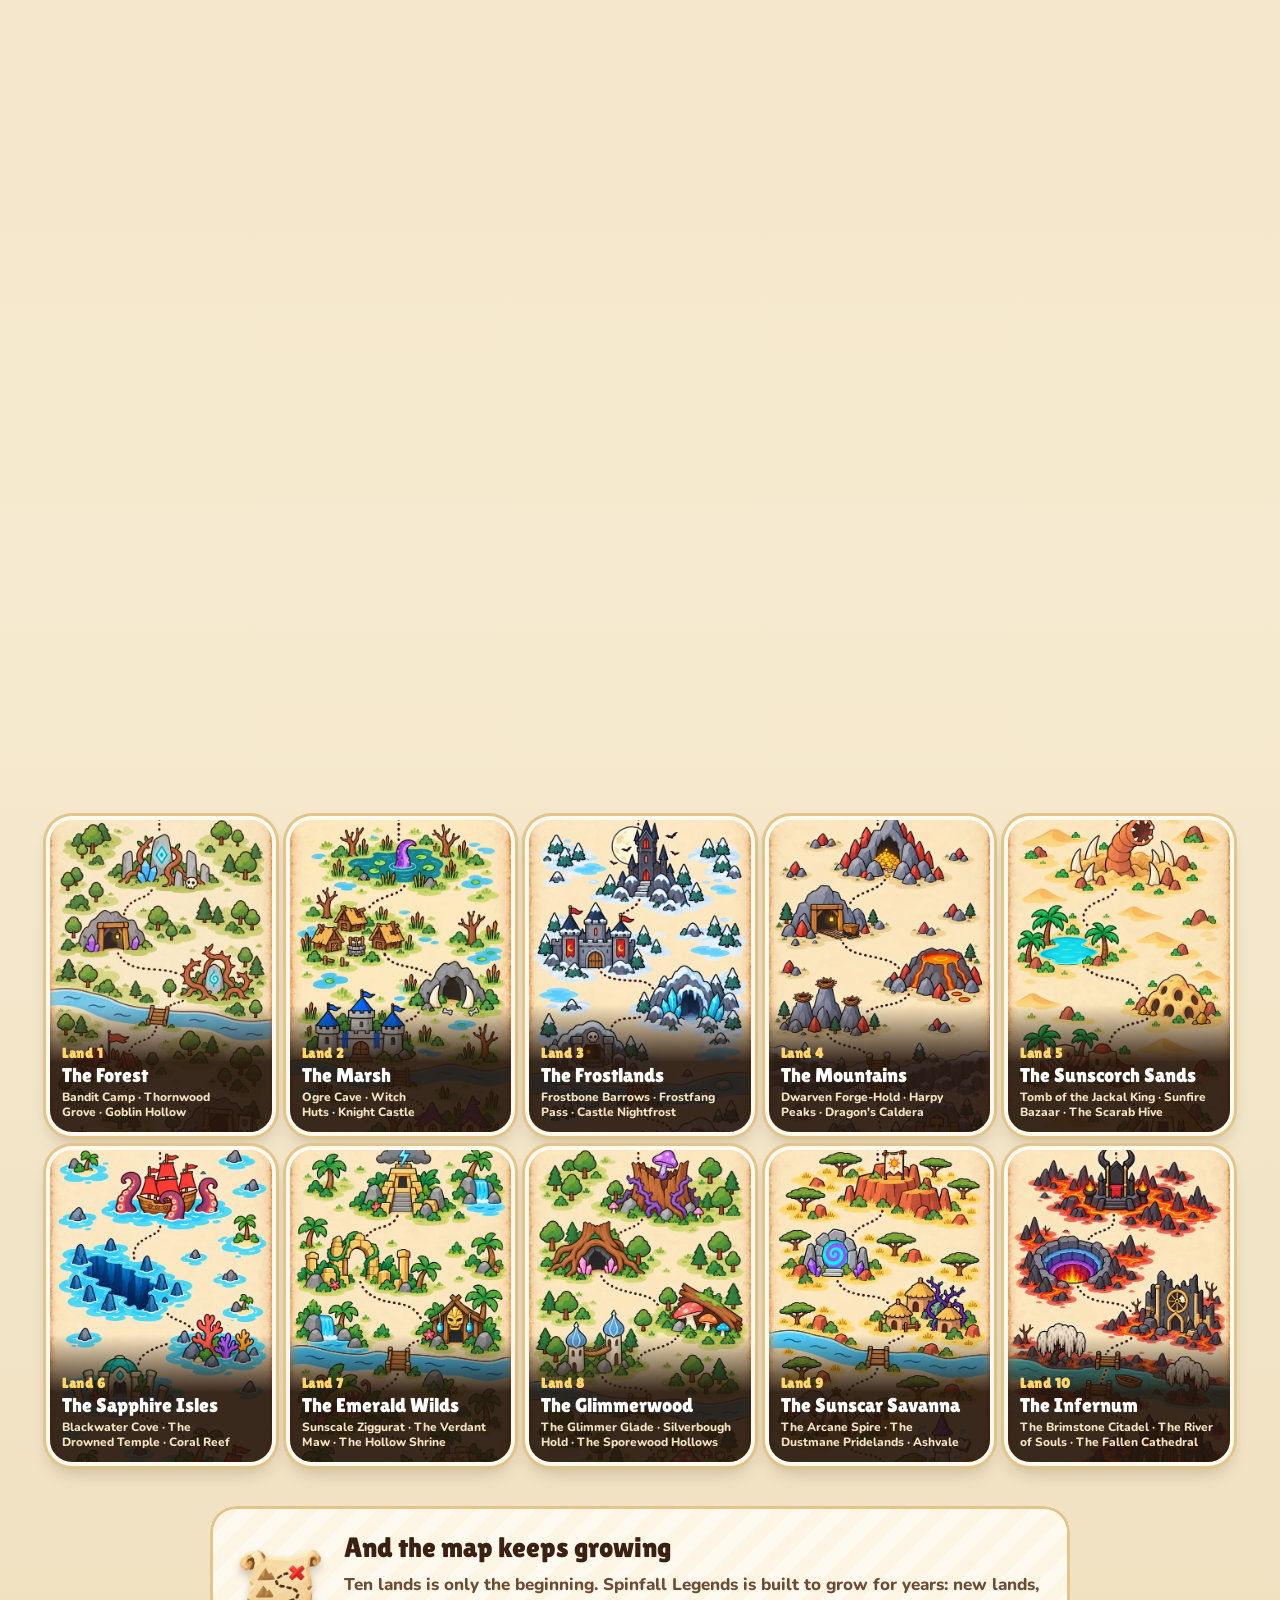
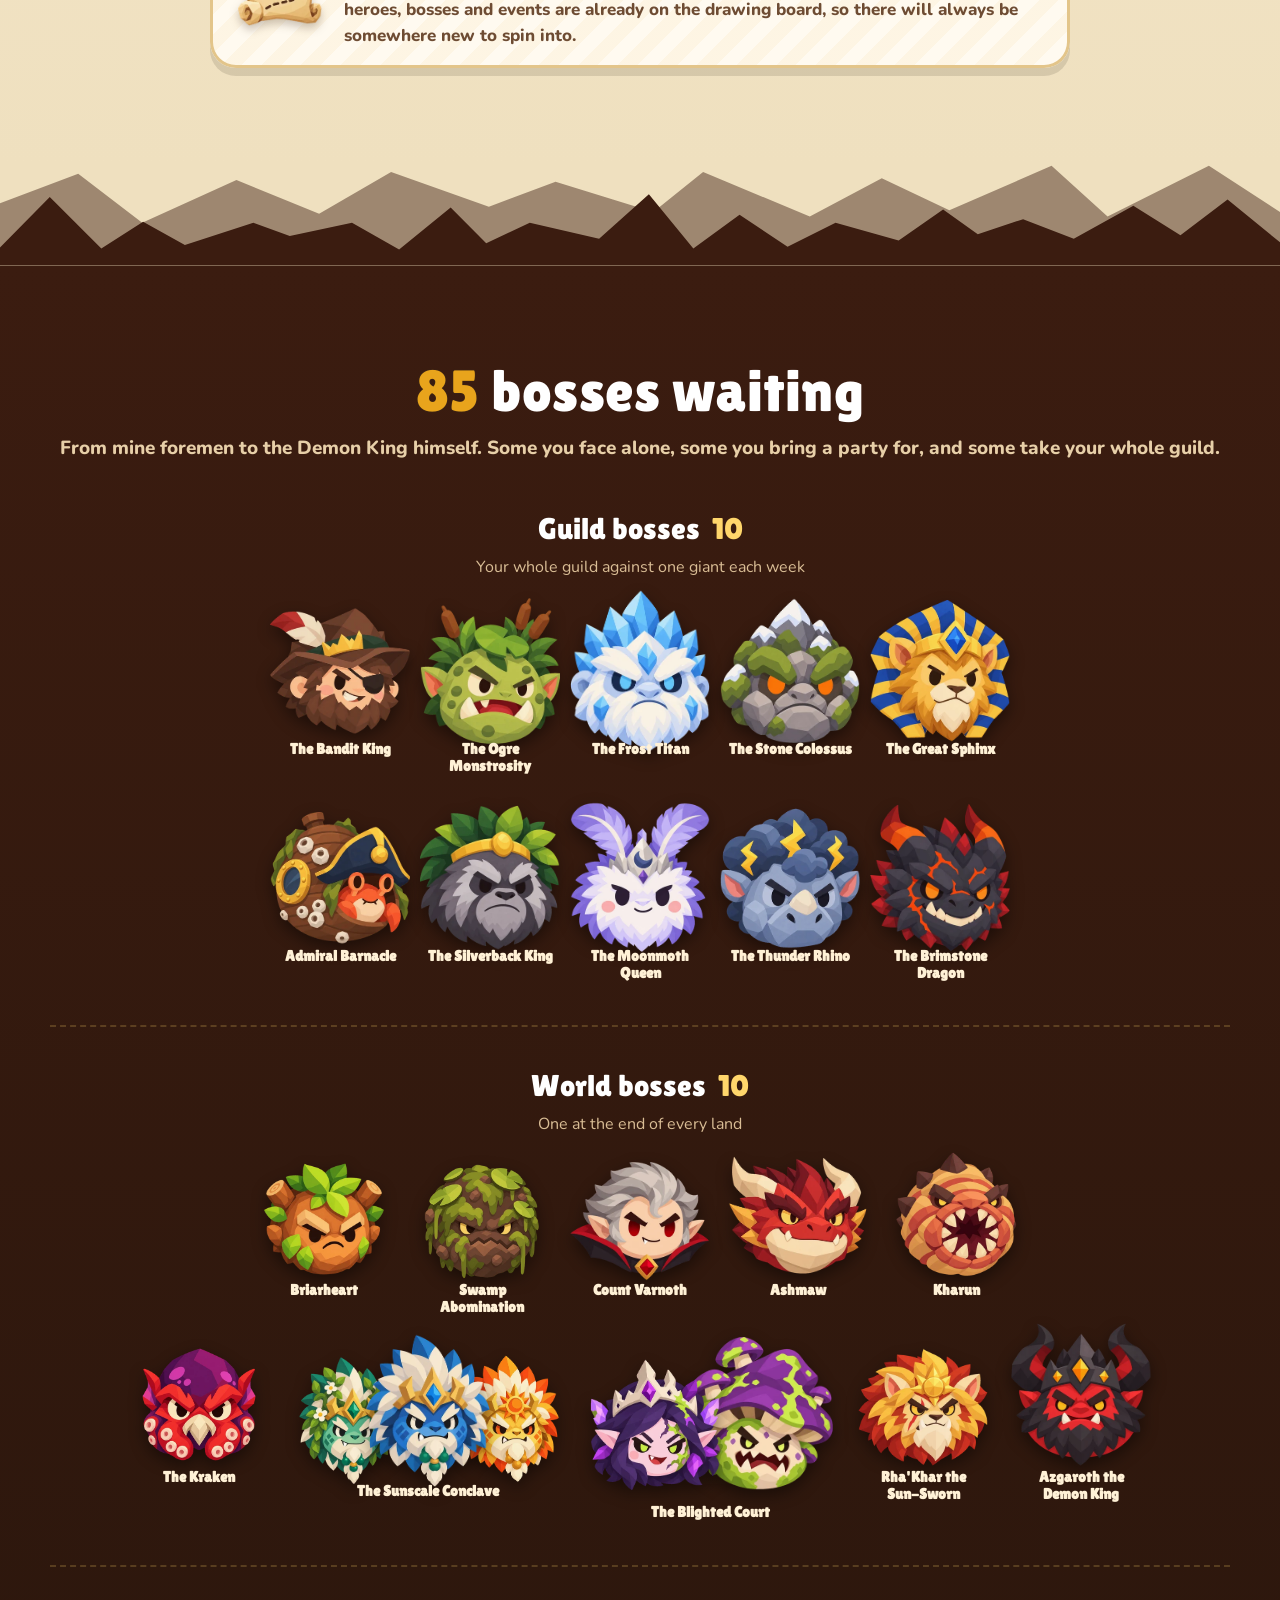
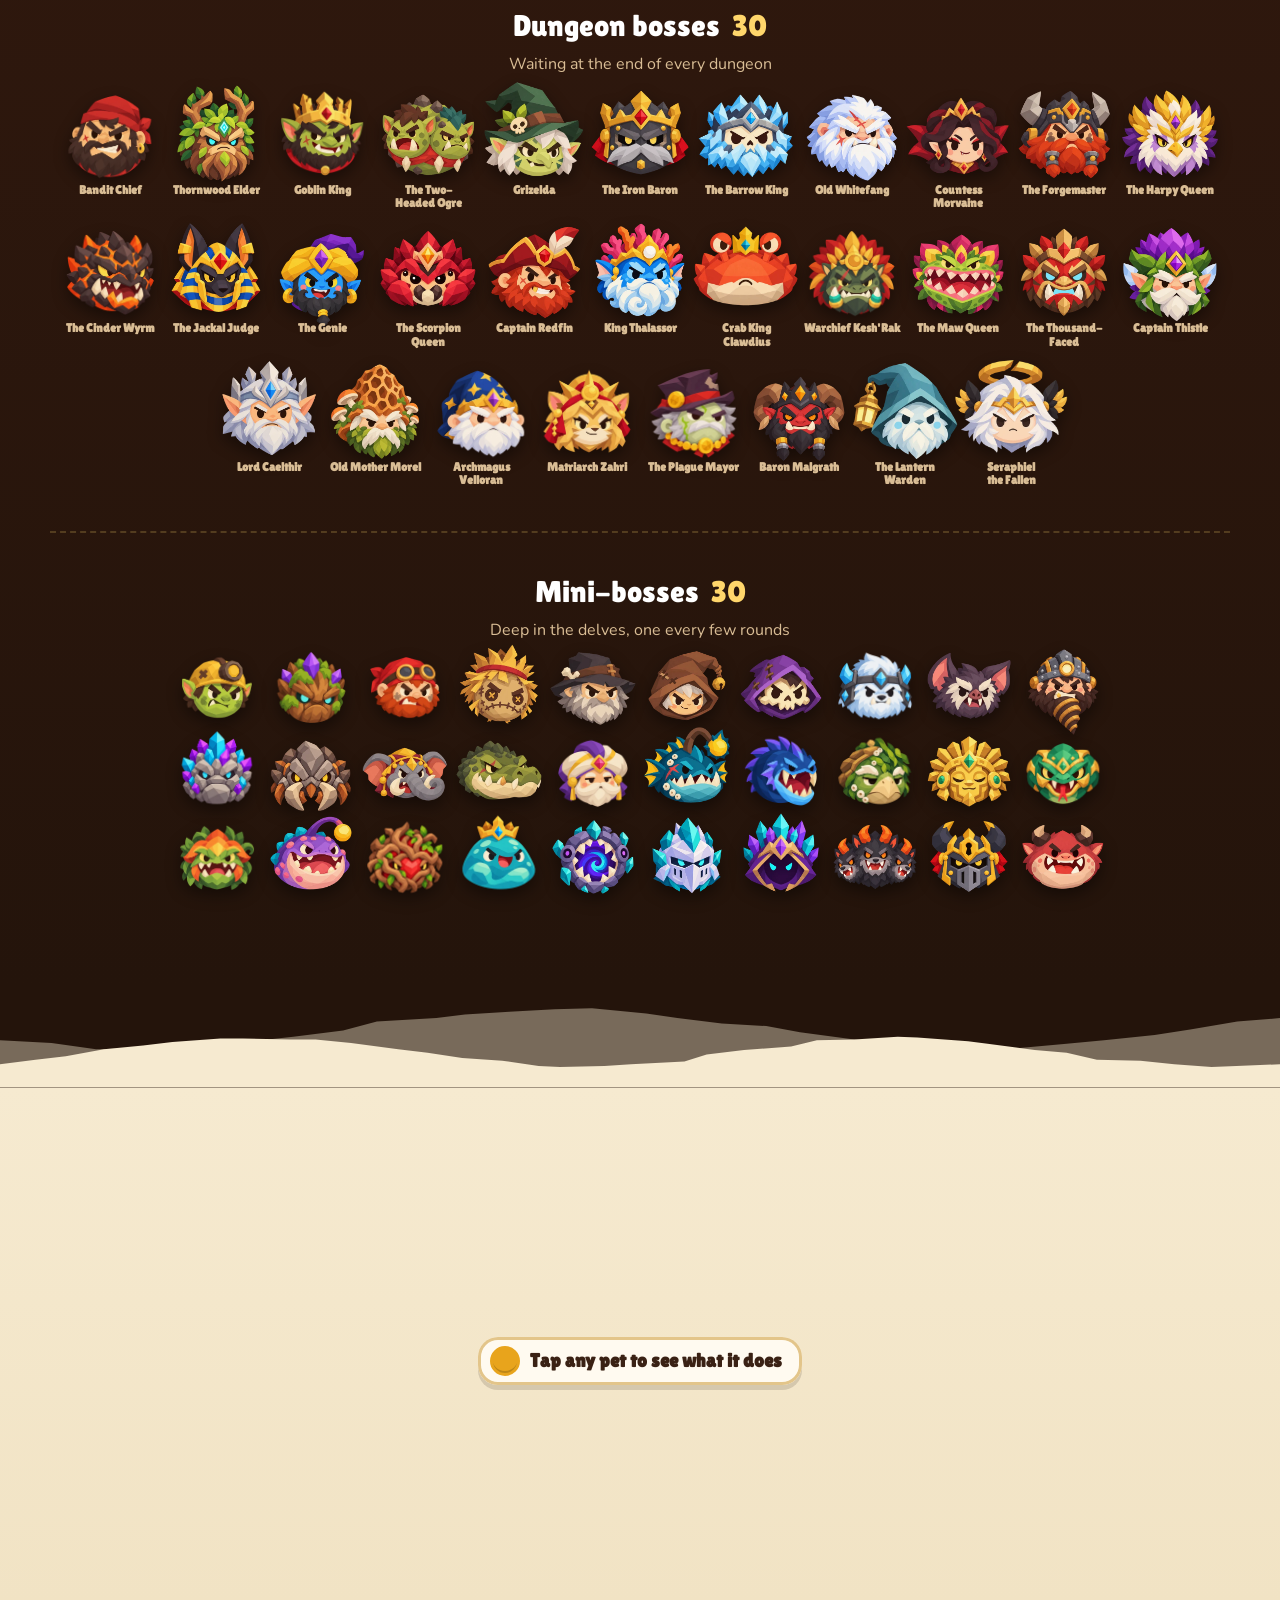
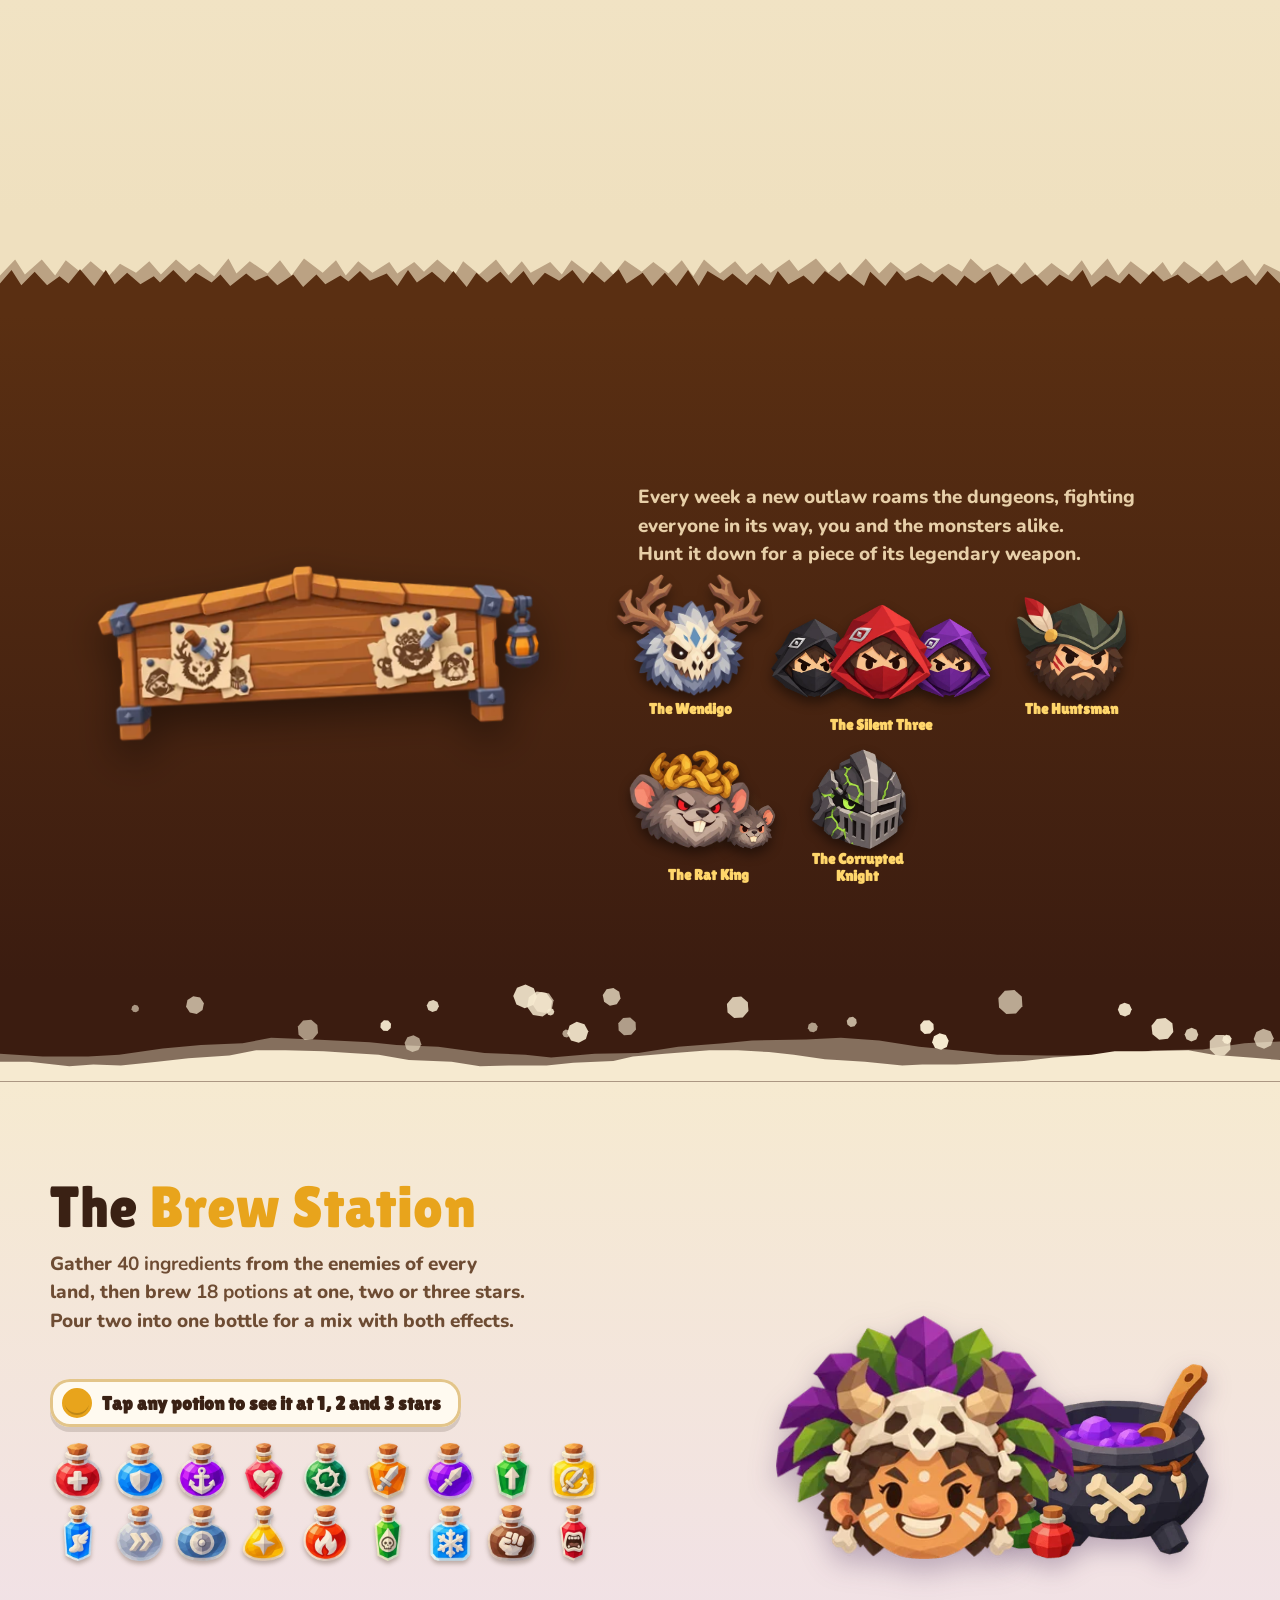
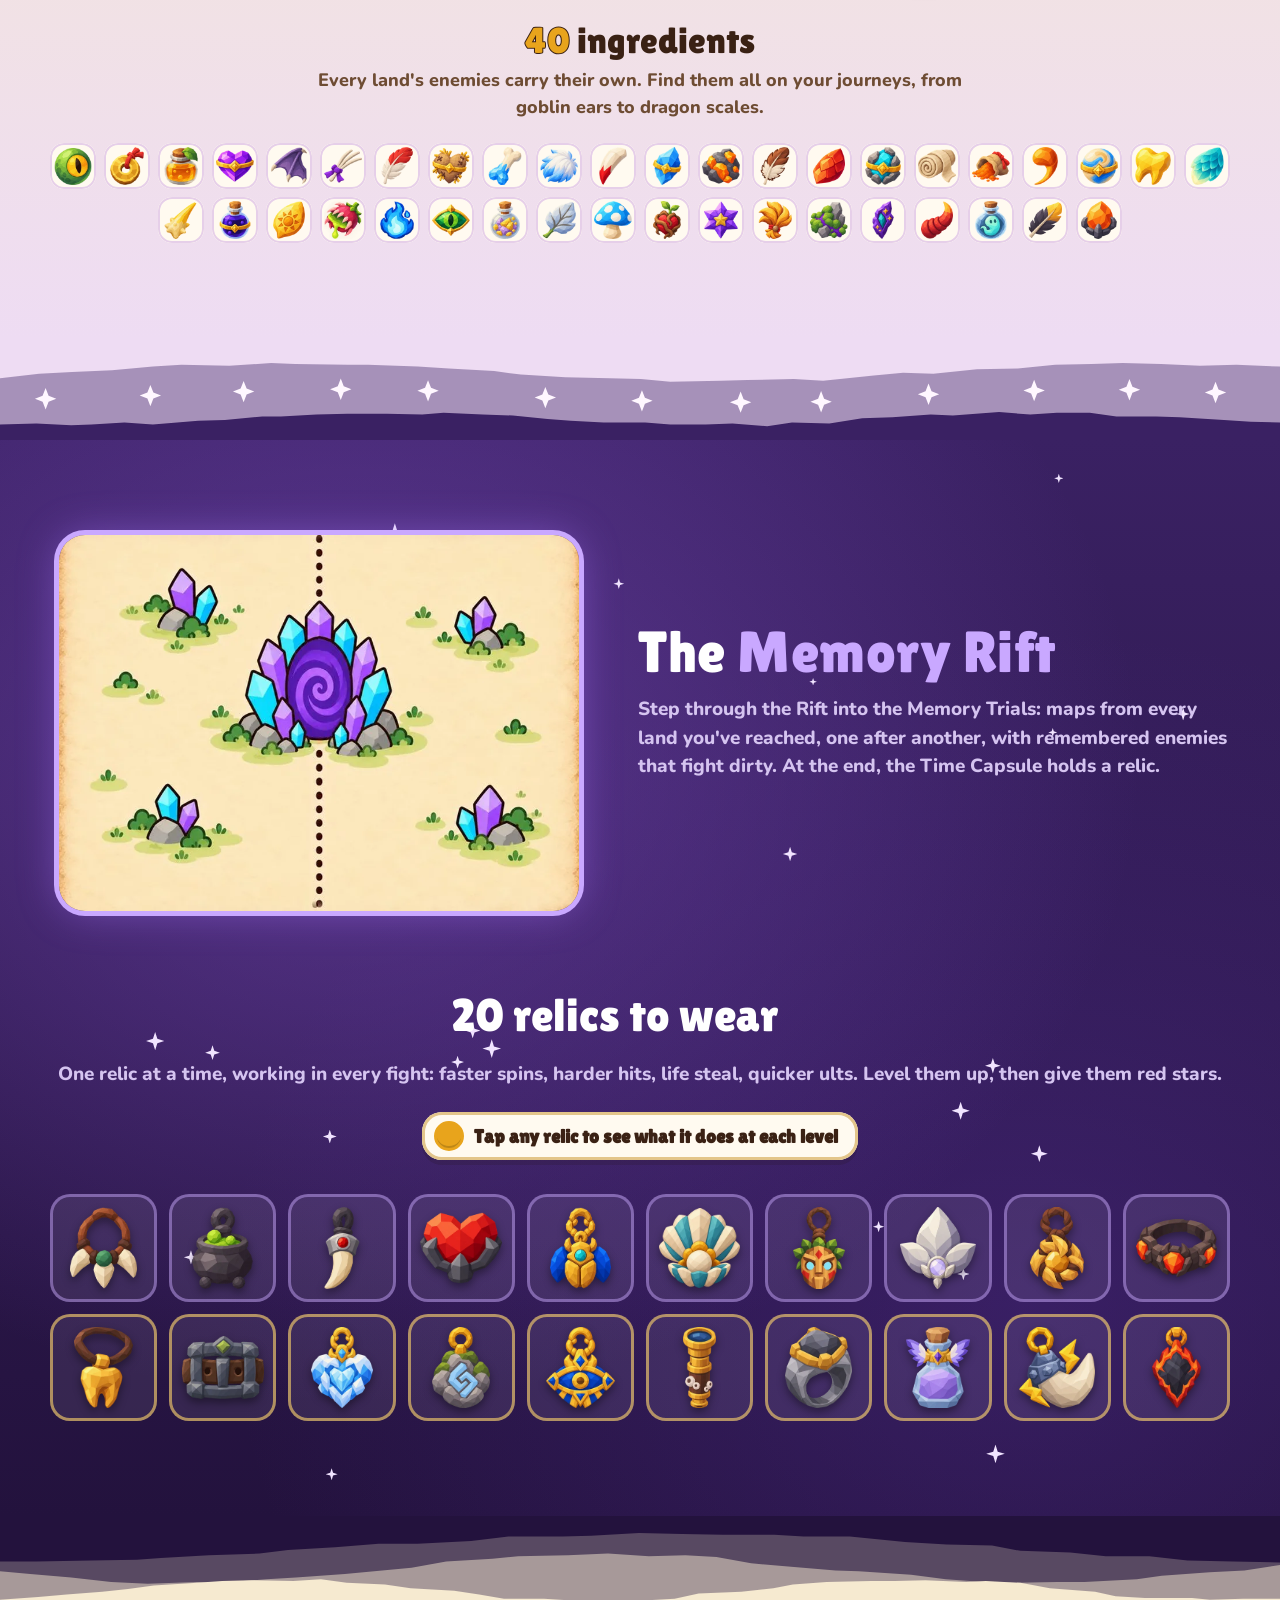
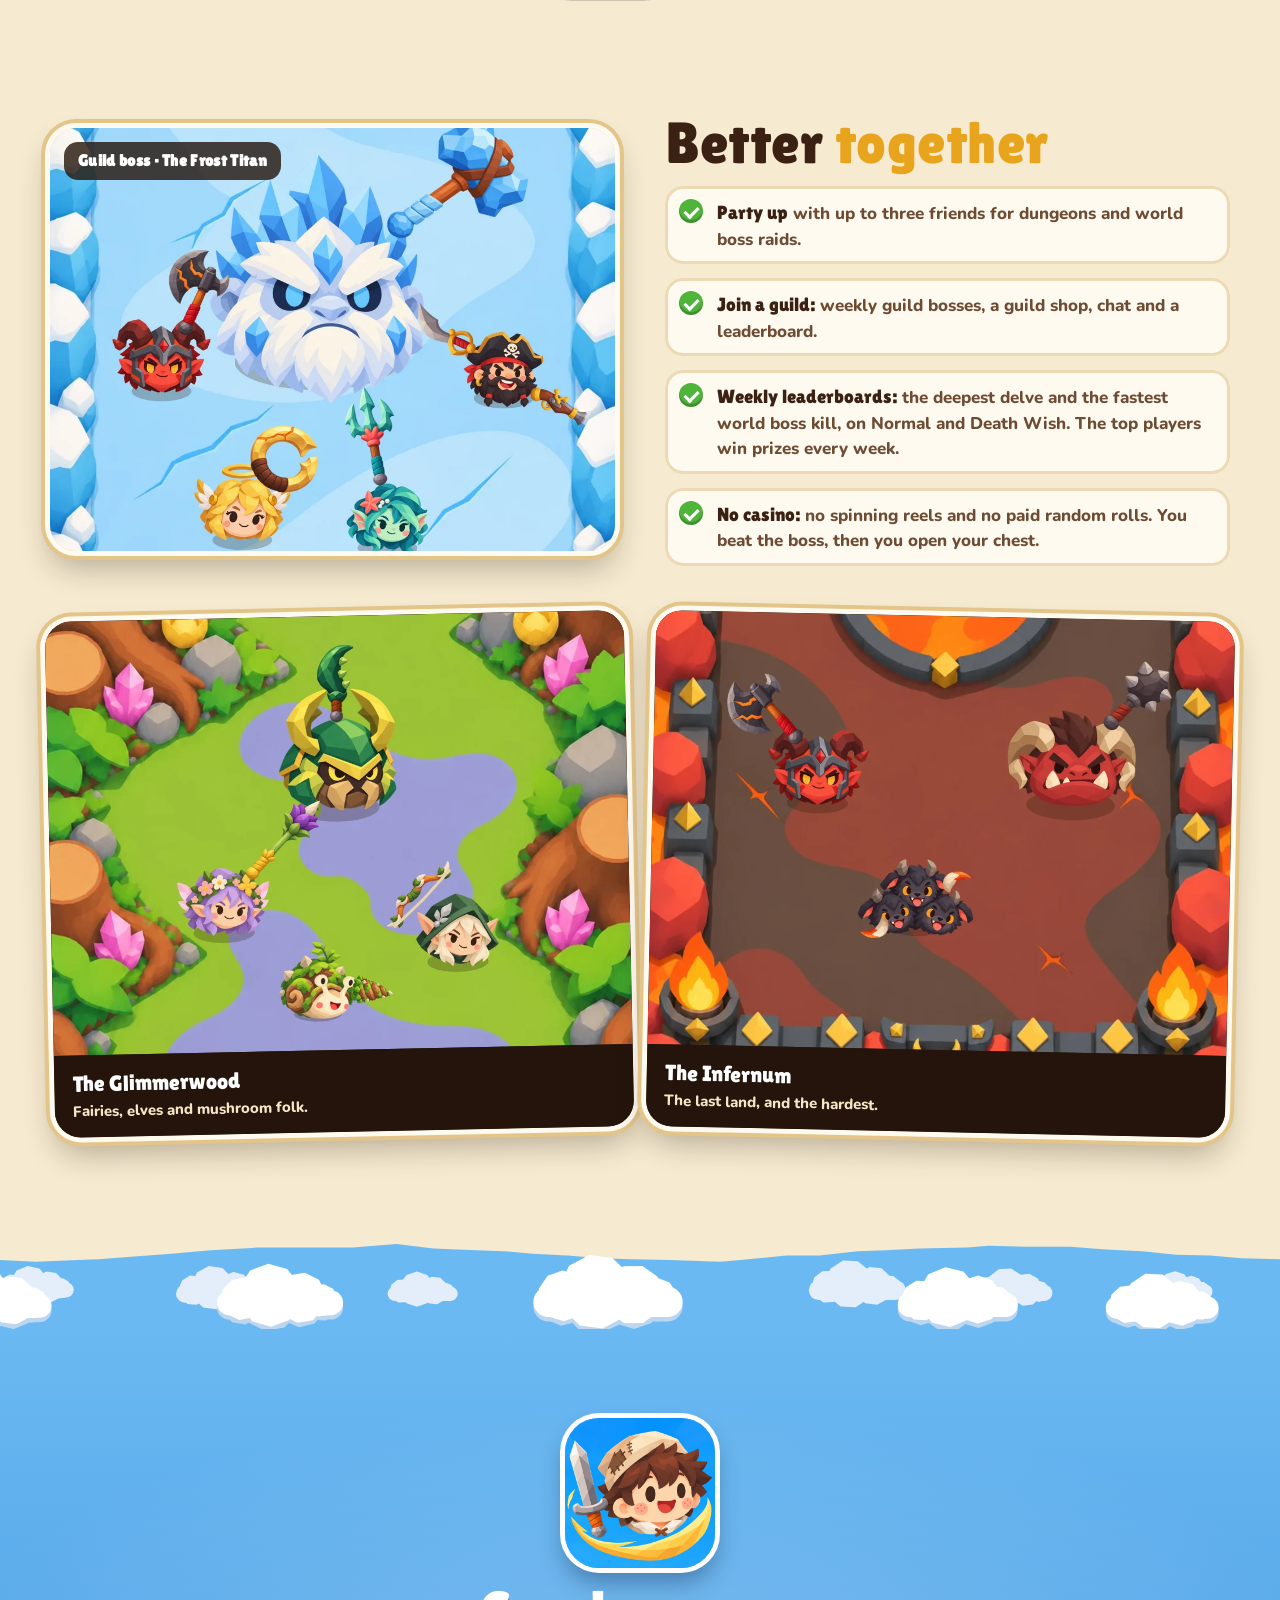
==== commit 244cbb2f: "Terms: gold packs in Purchases (Nov 11) Co-Authored-By: Claude Opus 5.5 <noreply@anthropic.com>" ====
--- a/index.html
+++ b/index.html
@@ -17,7 +17,7 @@
 <link rel="preconnect" href="https://fonts.googleapis.com">
 <link rel="preconnect" href="https://fonts.gstatic.com" crossorigin>
 <link rel="stylesheet" href="https://fonts.googleapis.com/css2?family=Lilita+One&family=Nunito:wght@700;800;900&display=swap">
-<link rel="stylesheet" href="style.css?v=494">   <!-- (?v=: bump it with every website update, so no visitor gets an old copy of a file with the new page) -->
+<link rel="stylesheet" href="style.css?v=551">   <!-- (?v=: bump it with every website update, so no visitor gets an old copy of a file with the new page) -->
 </head>
 <body>
 <!-- Spinfall Legends' landing page (redone Oct 28). Plain HTML, CSS and a little JavaScript, no build step: upload this folder to any static host
@@ -34,7 +34,7 @@
 <section class="hero">
   <!-- (Oct 30, Jake) the banner: his painted meadow, and the cast on it as pictures from the game, each swaying a little: the Peasant in the middle,
        the Elven Ranger and the Dark Knight on his left, Marina and the Dragonkin on his right (data.js GAME.cast) -->
-  <div class="hero-art"><div class="scene"><img class="hero-bg" src="img/scene.webp?v=494" alt="A meadow below snowy mountains"><div class="cast" id="cast"></div></div><img class="hero-logo" src="img/logo.png" alt="Spinfall Legends"></div>
+  <div class="hero-art"><div class="scene"><img class="hero-bg" src="img/scene.webp?v=551" alt="A meadow below snowy mountains"><div class="cast" id="cast"></div></div><img class="hero-logo" src="img/logo.png" alt="Spinfall Legends"></div>
   <!-- (Jake, Oct 30: the "Spin into battle" intro under the banner went: the banner leads straight into the counts, and "Every fight is physics" shows the game) -->
 </section>
 
@@ -62,7 +62,7 @@
   <h2>How it <em>works</em></h2>
   <p class="sub">Four moves win every fight. You press them; the physics does the rest.</p>
   <figure class="howv">
-    <video id="howVid" muted loop playsinline preload="metadata" poster="img/how_still.webp?v=494" aria-label="Four moments from real fights: a dash through raiders, a parry, a health potion, and the Dragonkin's Fire Breath"><source src="img/how.mp4?v=494" type="video/mp4"></video>
+    <video id="howVid" muted loop playsinline preload="metadata" poster="img/how_still.webp?v=551" aria-label="Four moments from real fights: a dash through raiders, a parry, a health potion, and the Dragonkin's Fire Breath"><source src="img/how.mp4?v=551" type="video/mp4"></video>
   </figure>
   <div class="howcap" id="howCap">
     <p class="on"><b>Dash</b>Aim it and spin straight through.</p>
@@ -226,8 +226,8 @@
   <div class="pop-card" role="dialog" aria-modal="true" aria-labelledby="popName"><i class="pop-grab"></i><button class="pop-x" id="popX" aria-label="Close">&times;</button><div class="pop-body" id="popBody"></div></div>
 </div>
 
-<script src="data.js?v=494"></script>
-<script src="news.js?v=494"></script>
+<script src="data.js?v=551"></script>
+<script src="news.js?v=551"></script>
 <script>
 // the content sections, filled from the game's own lists (data.js)
 const $ = id => document.getElementById(id);
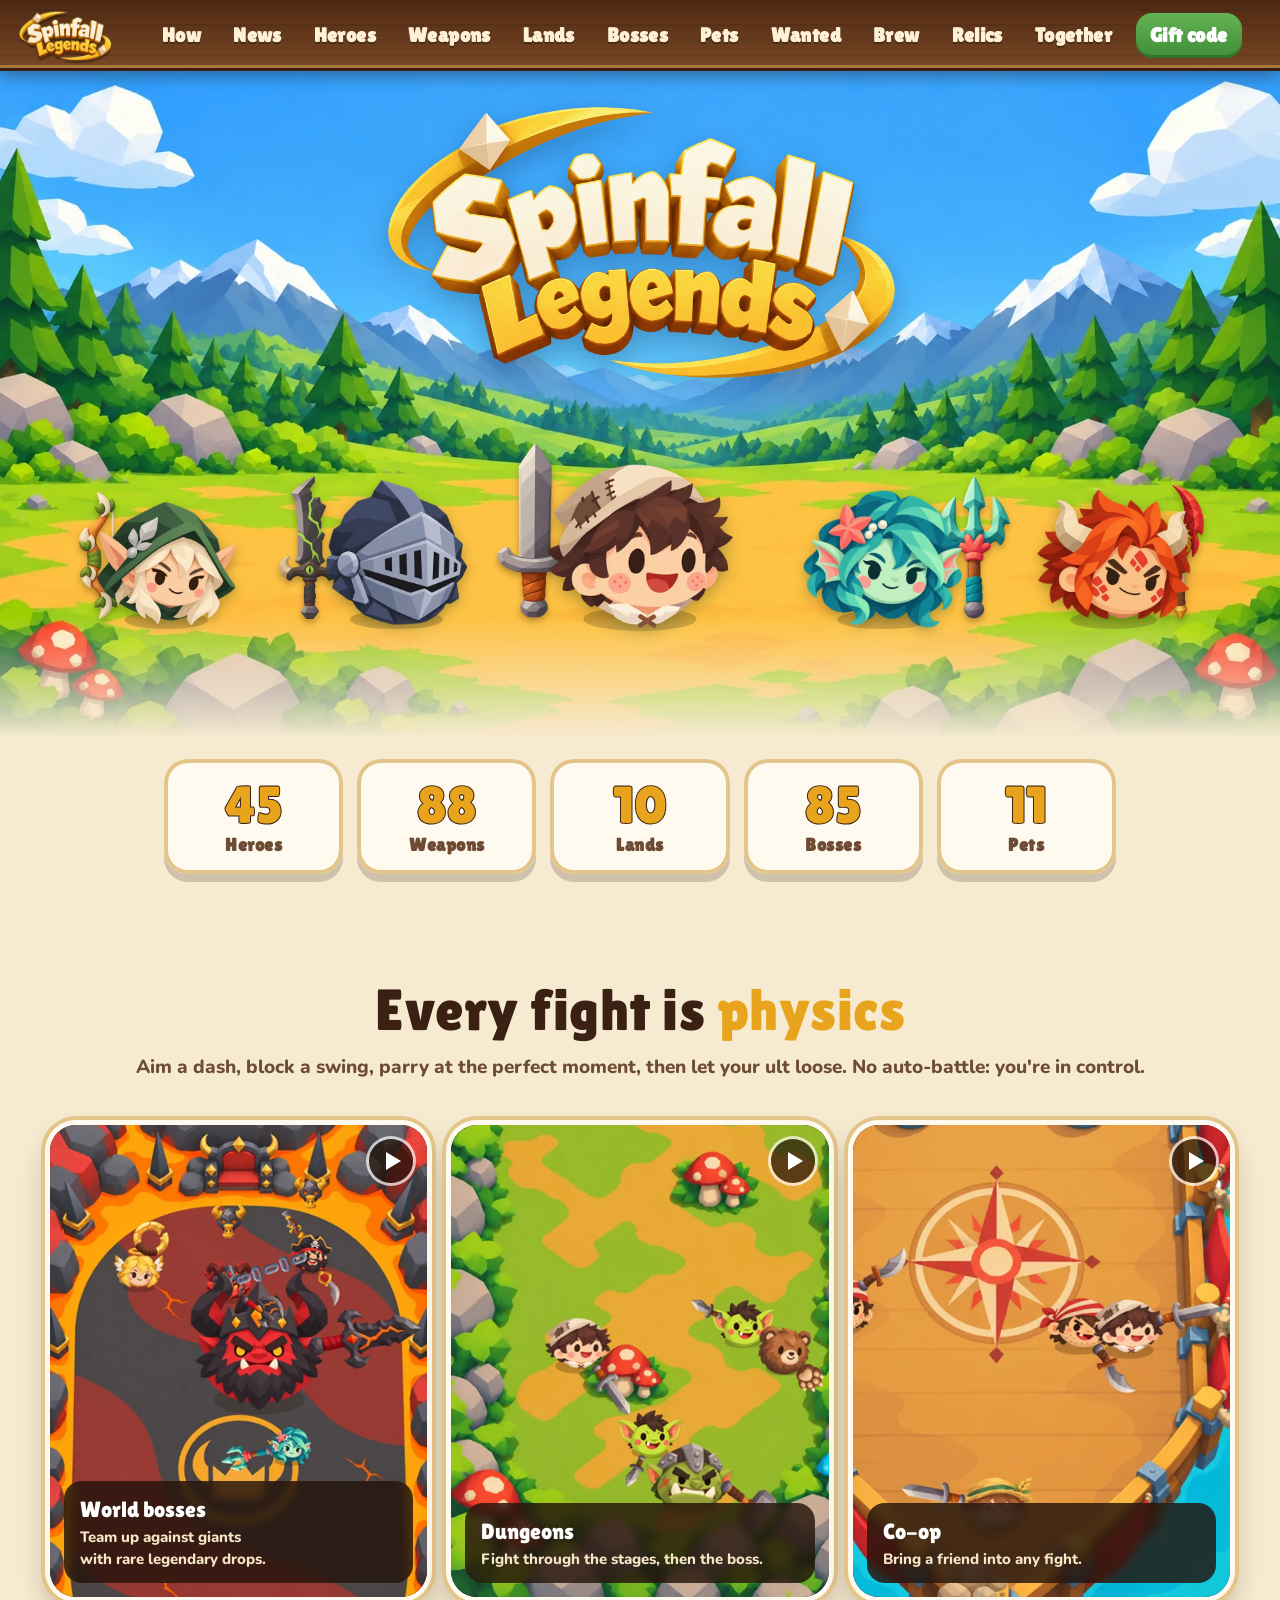
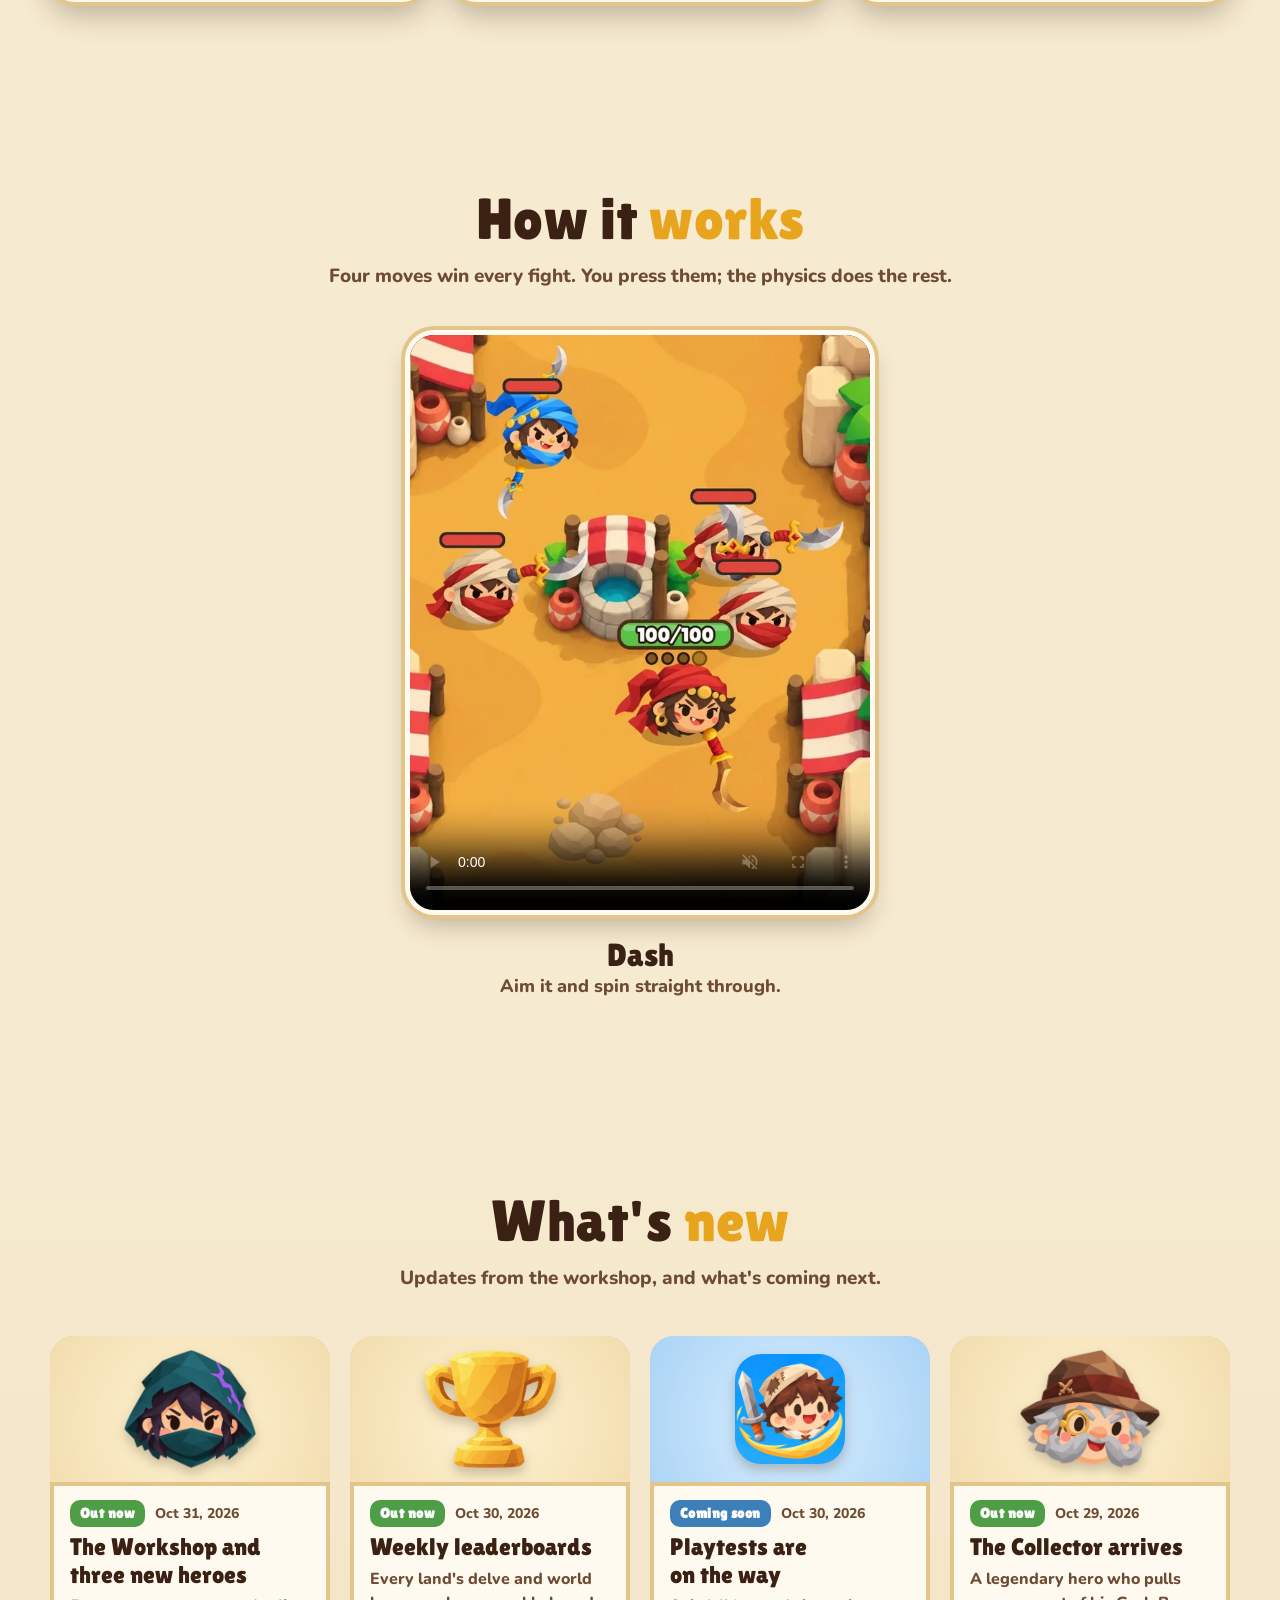
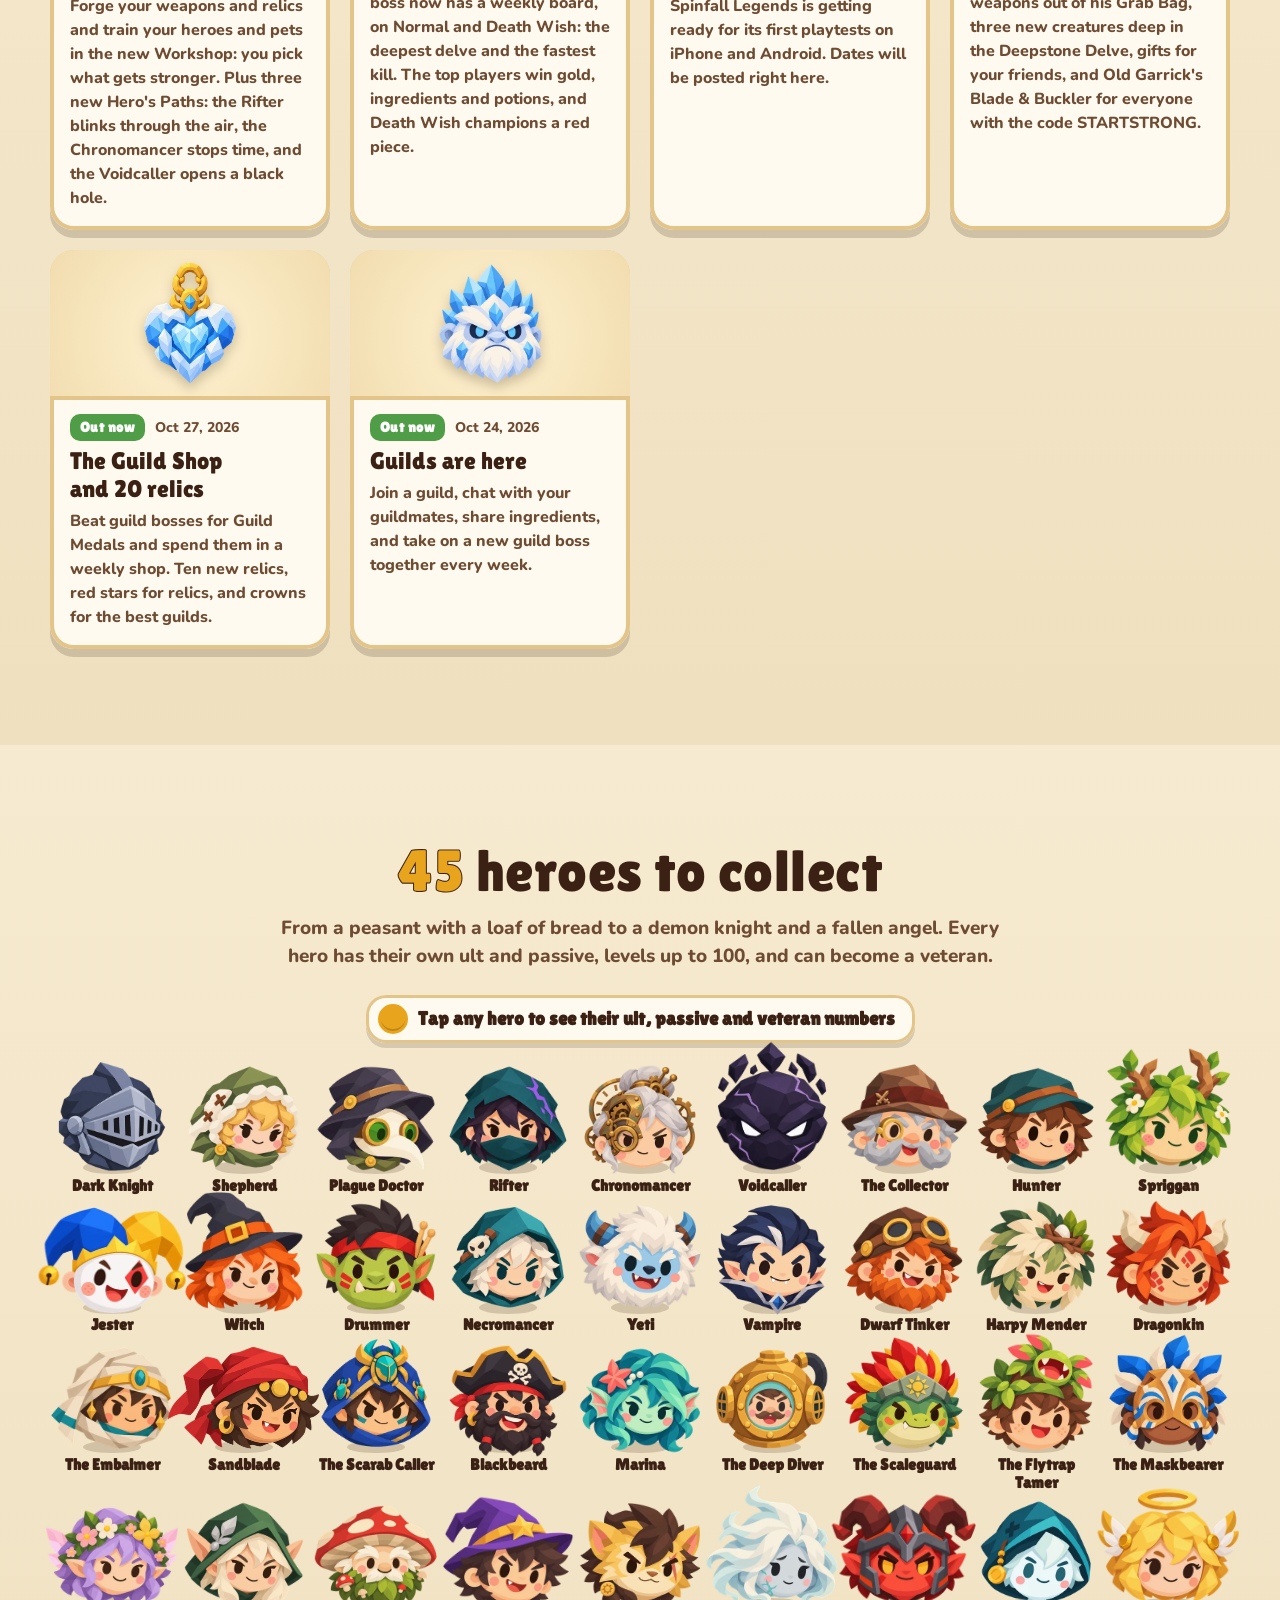
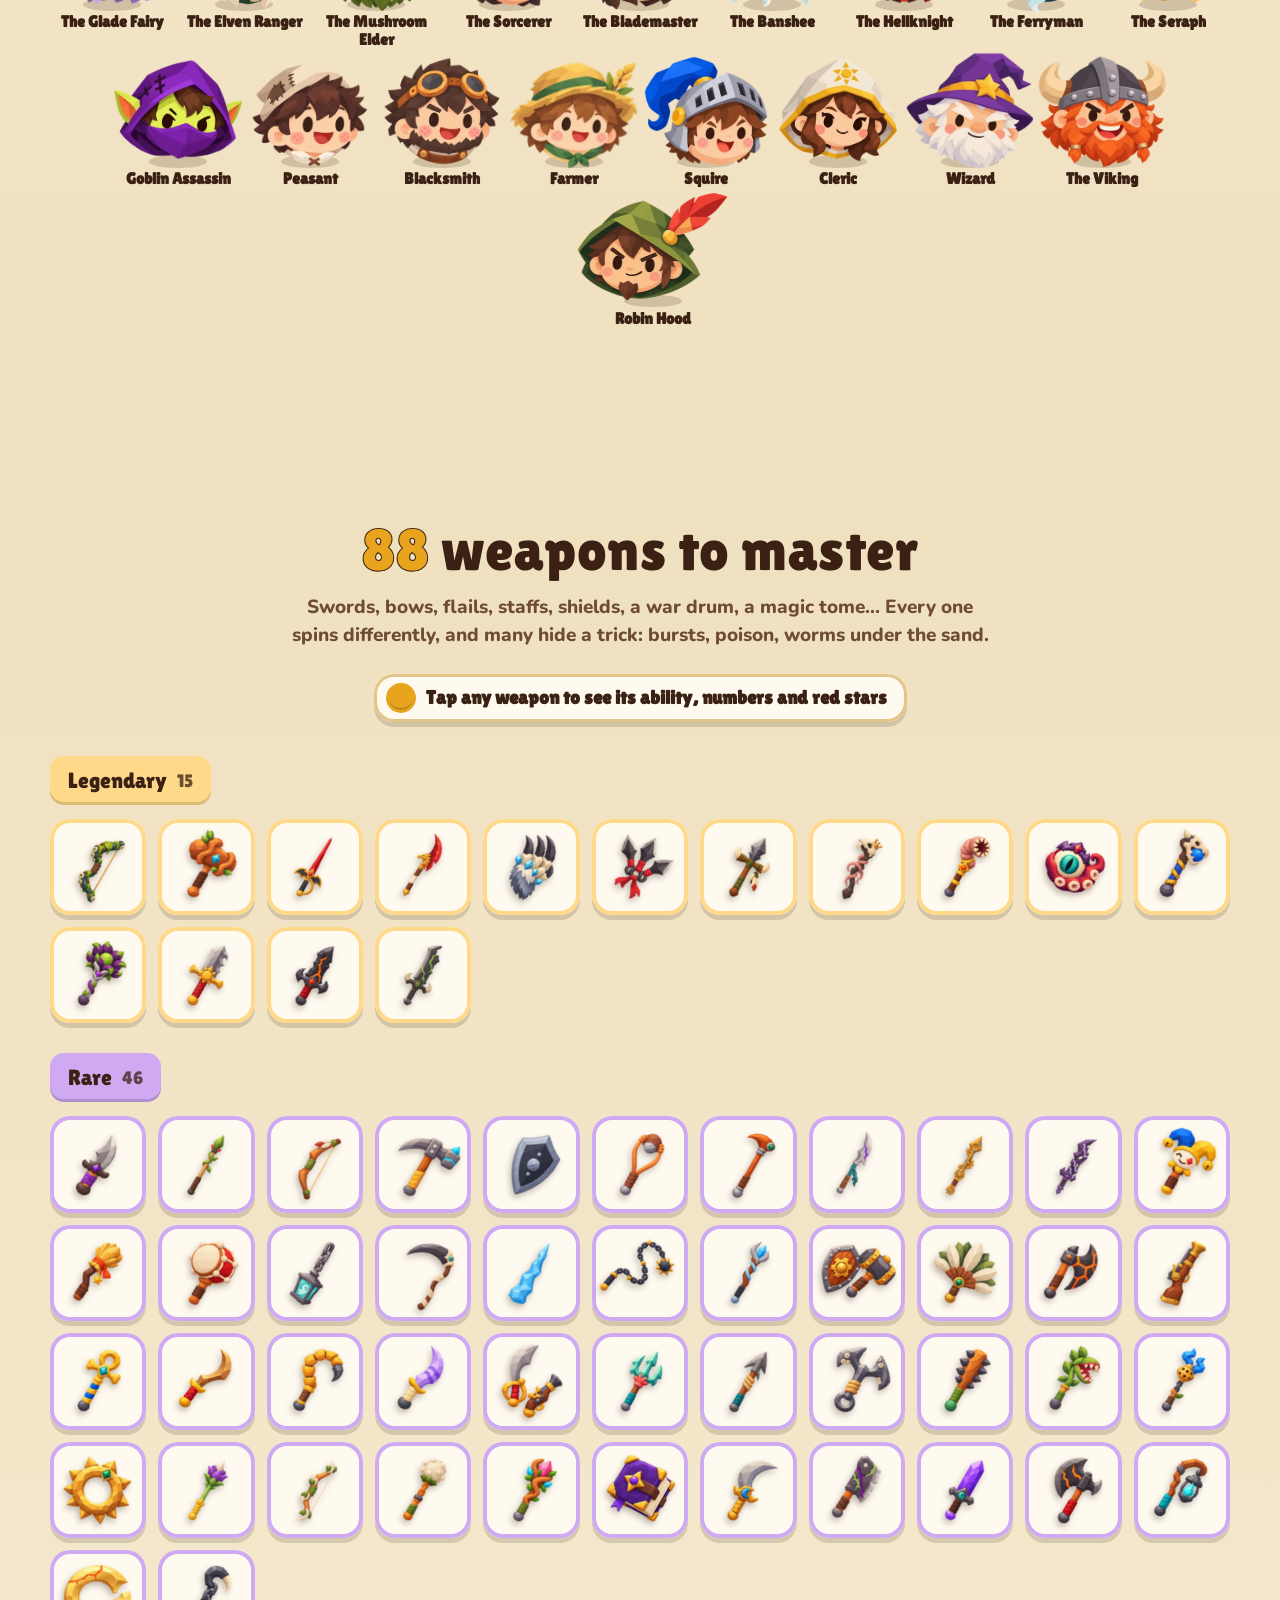
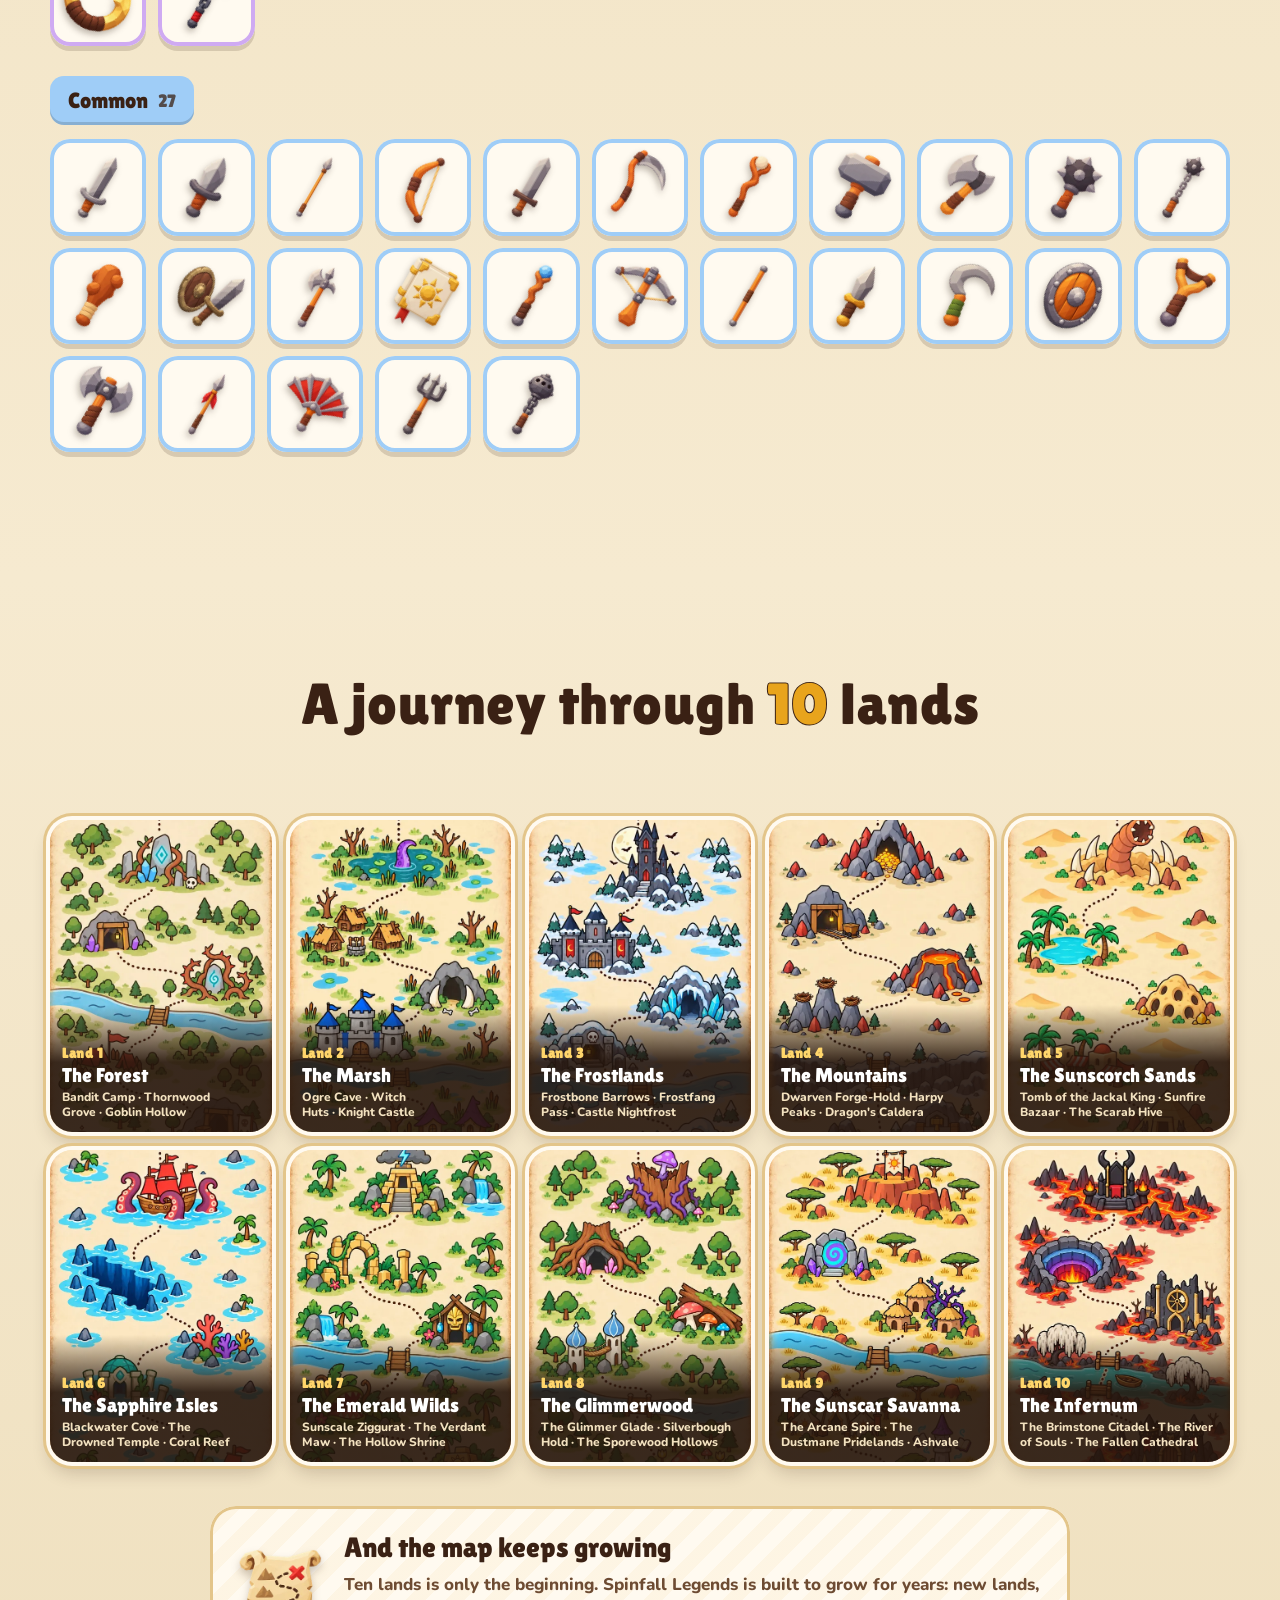
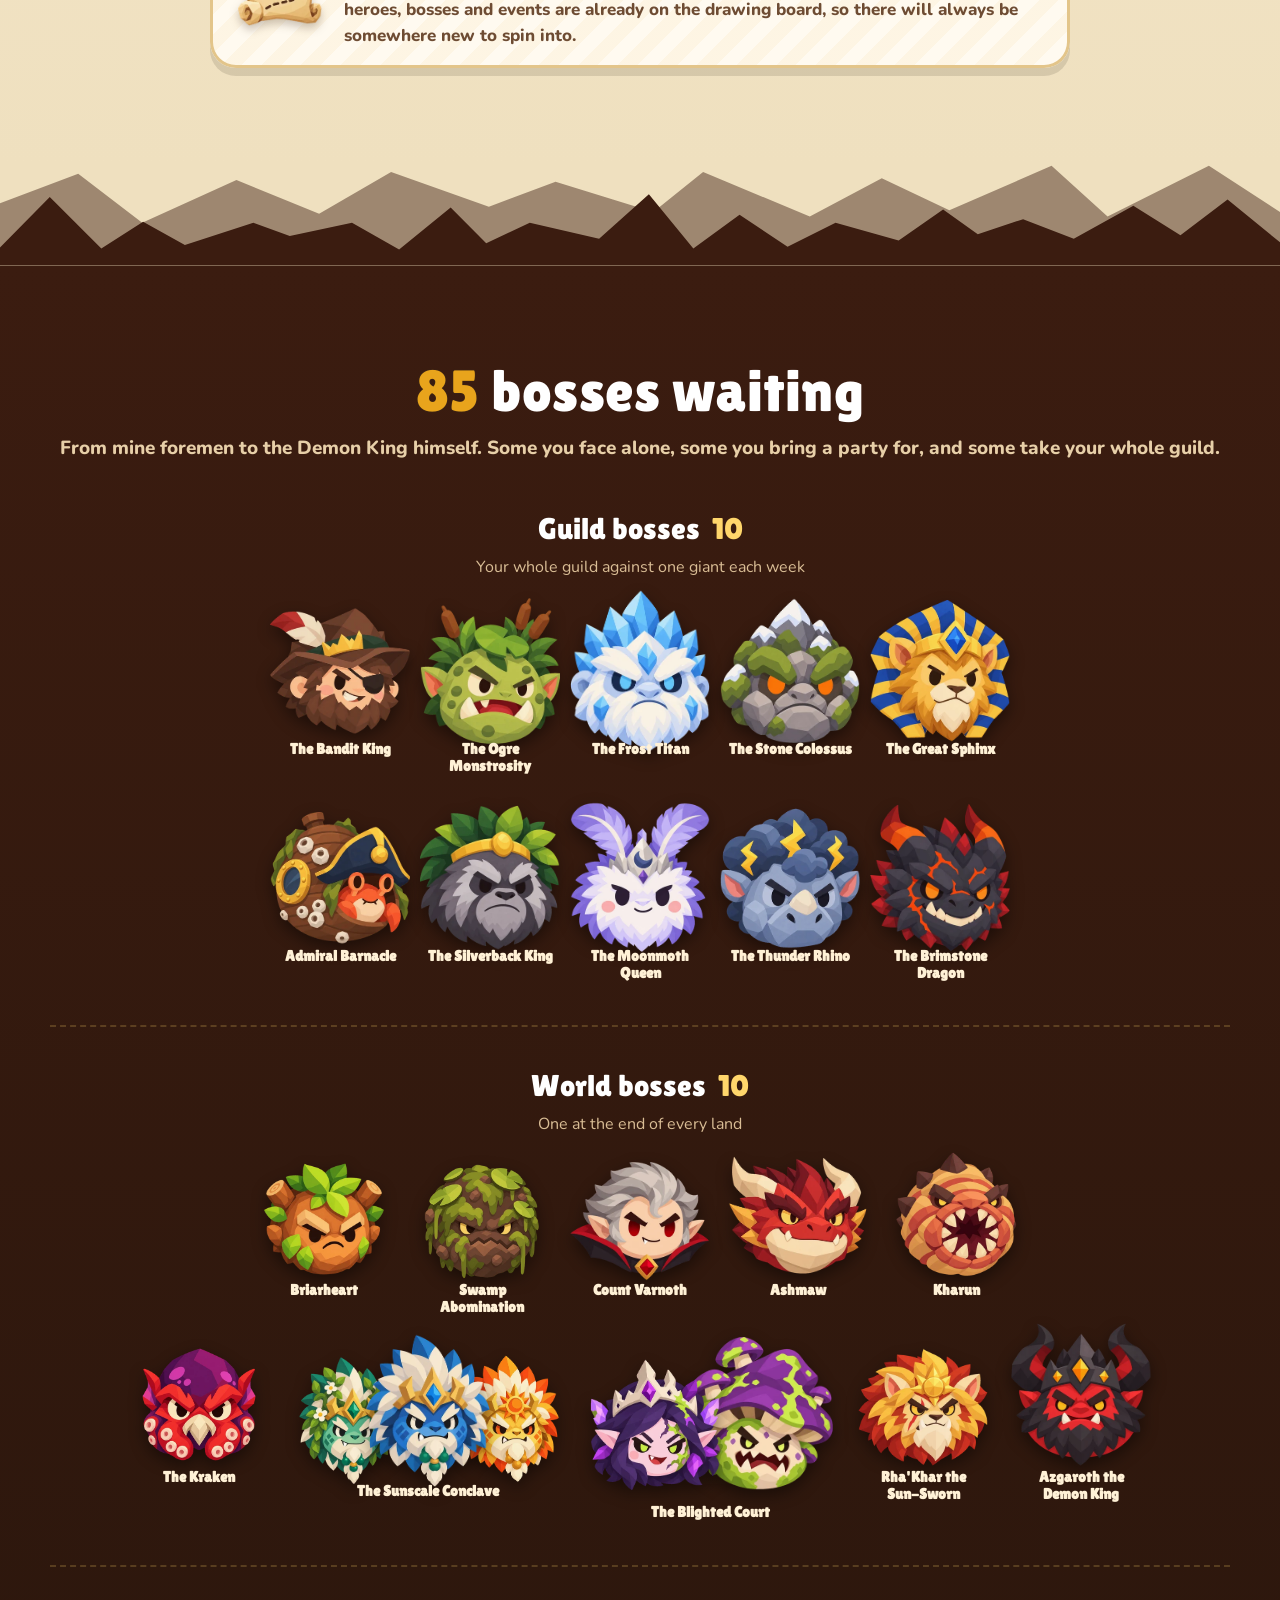
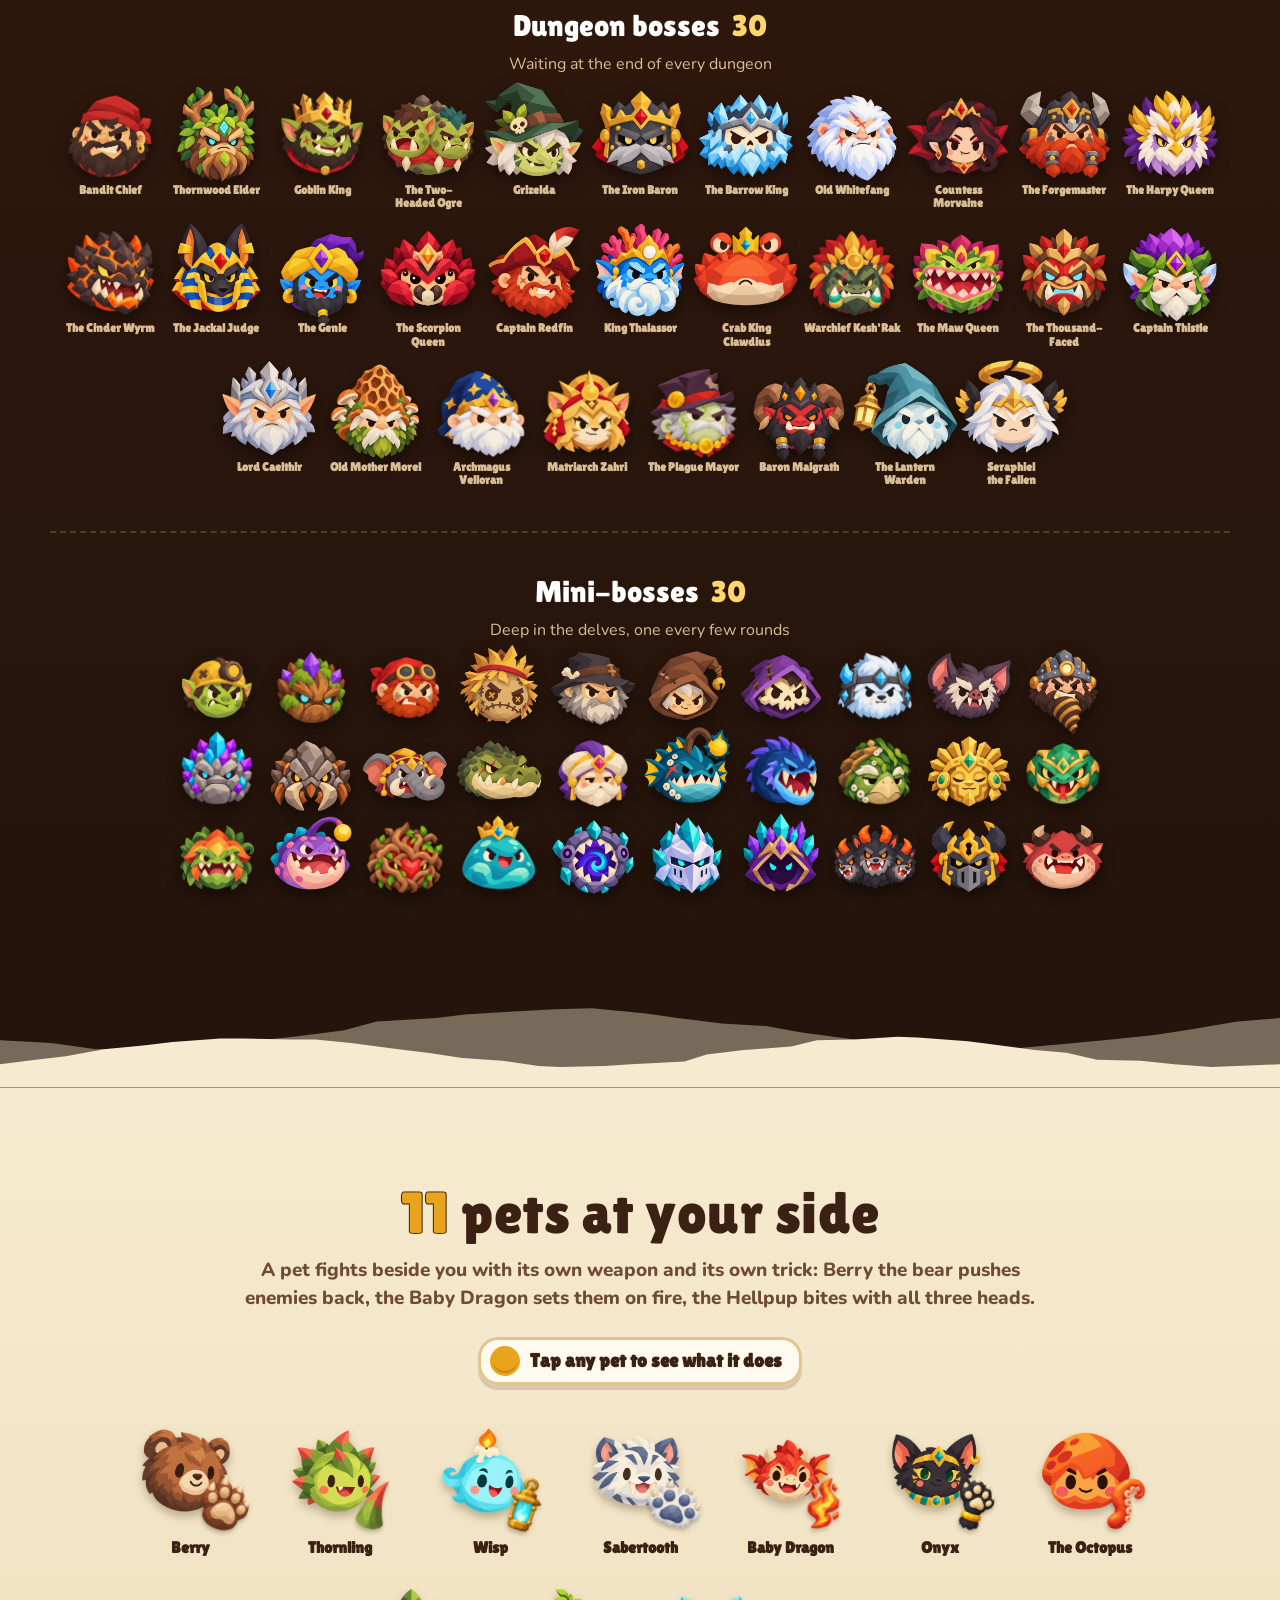
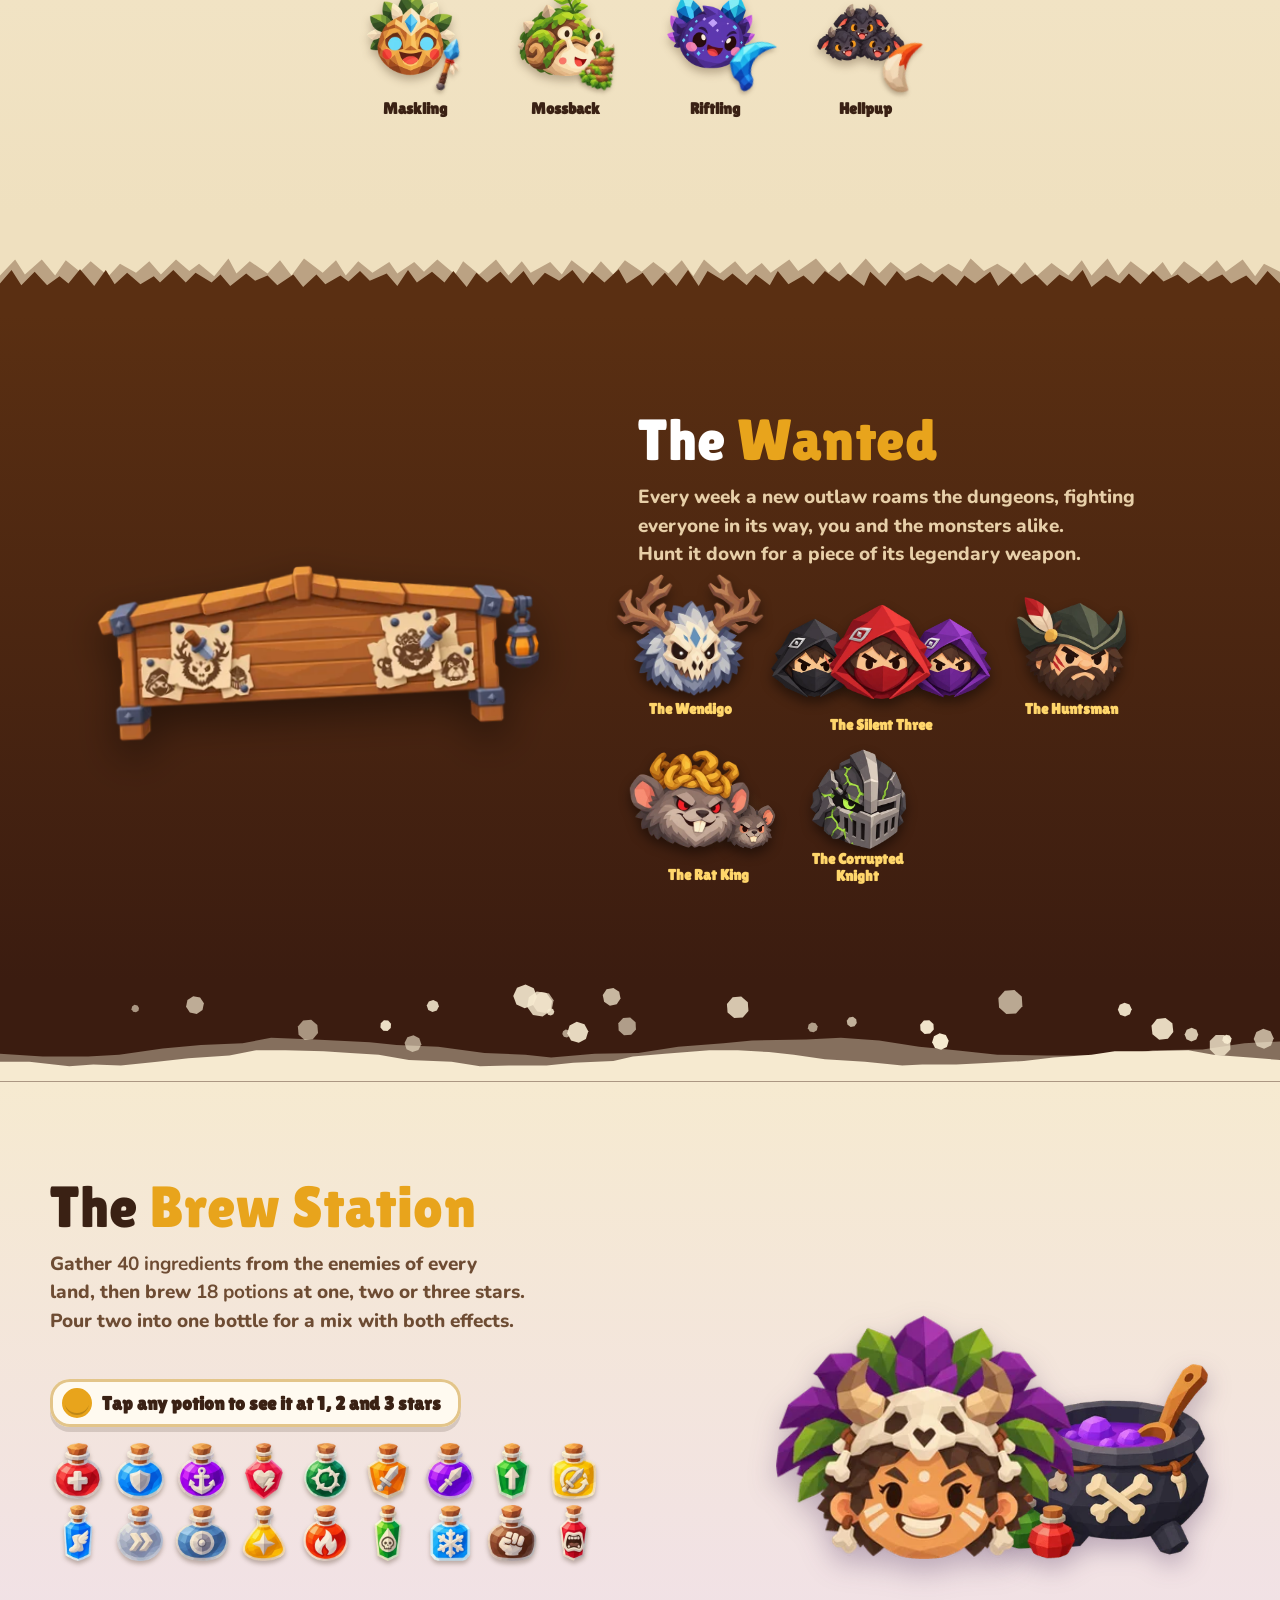
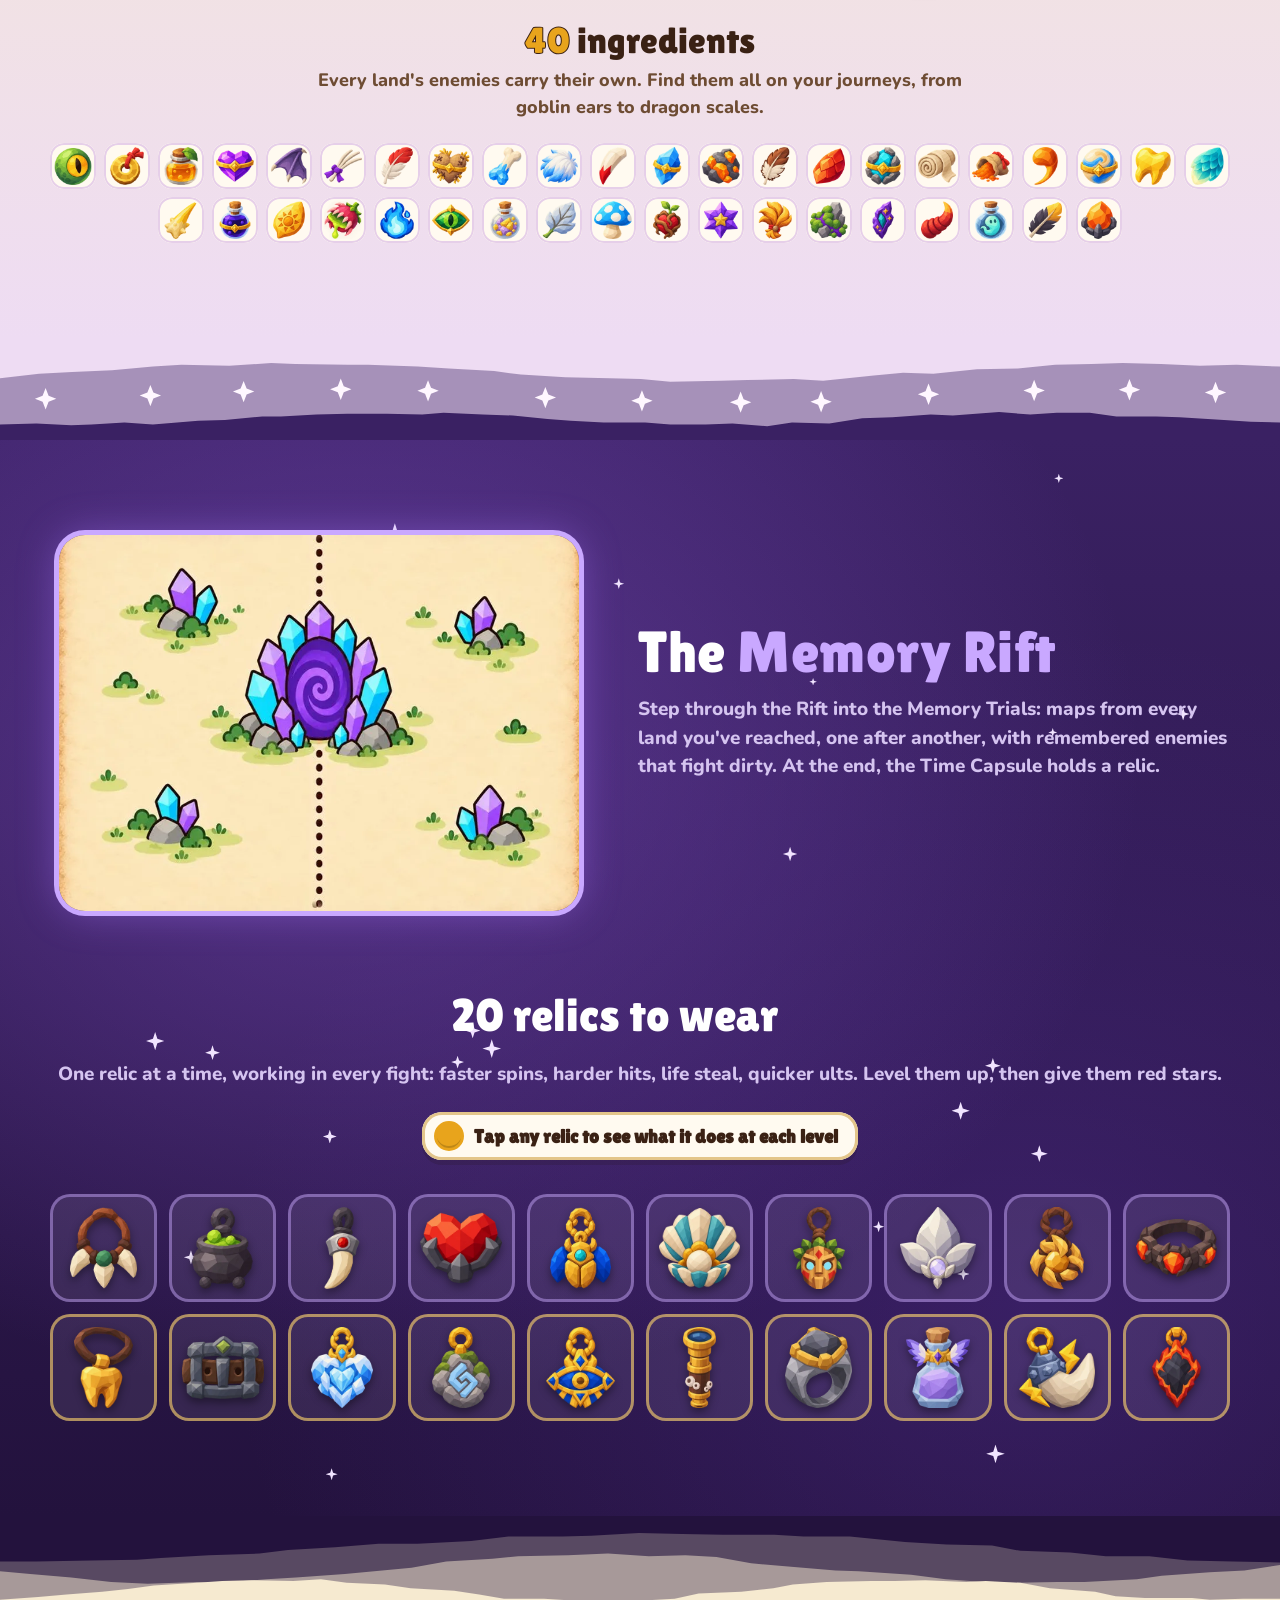
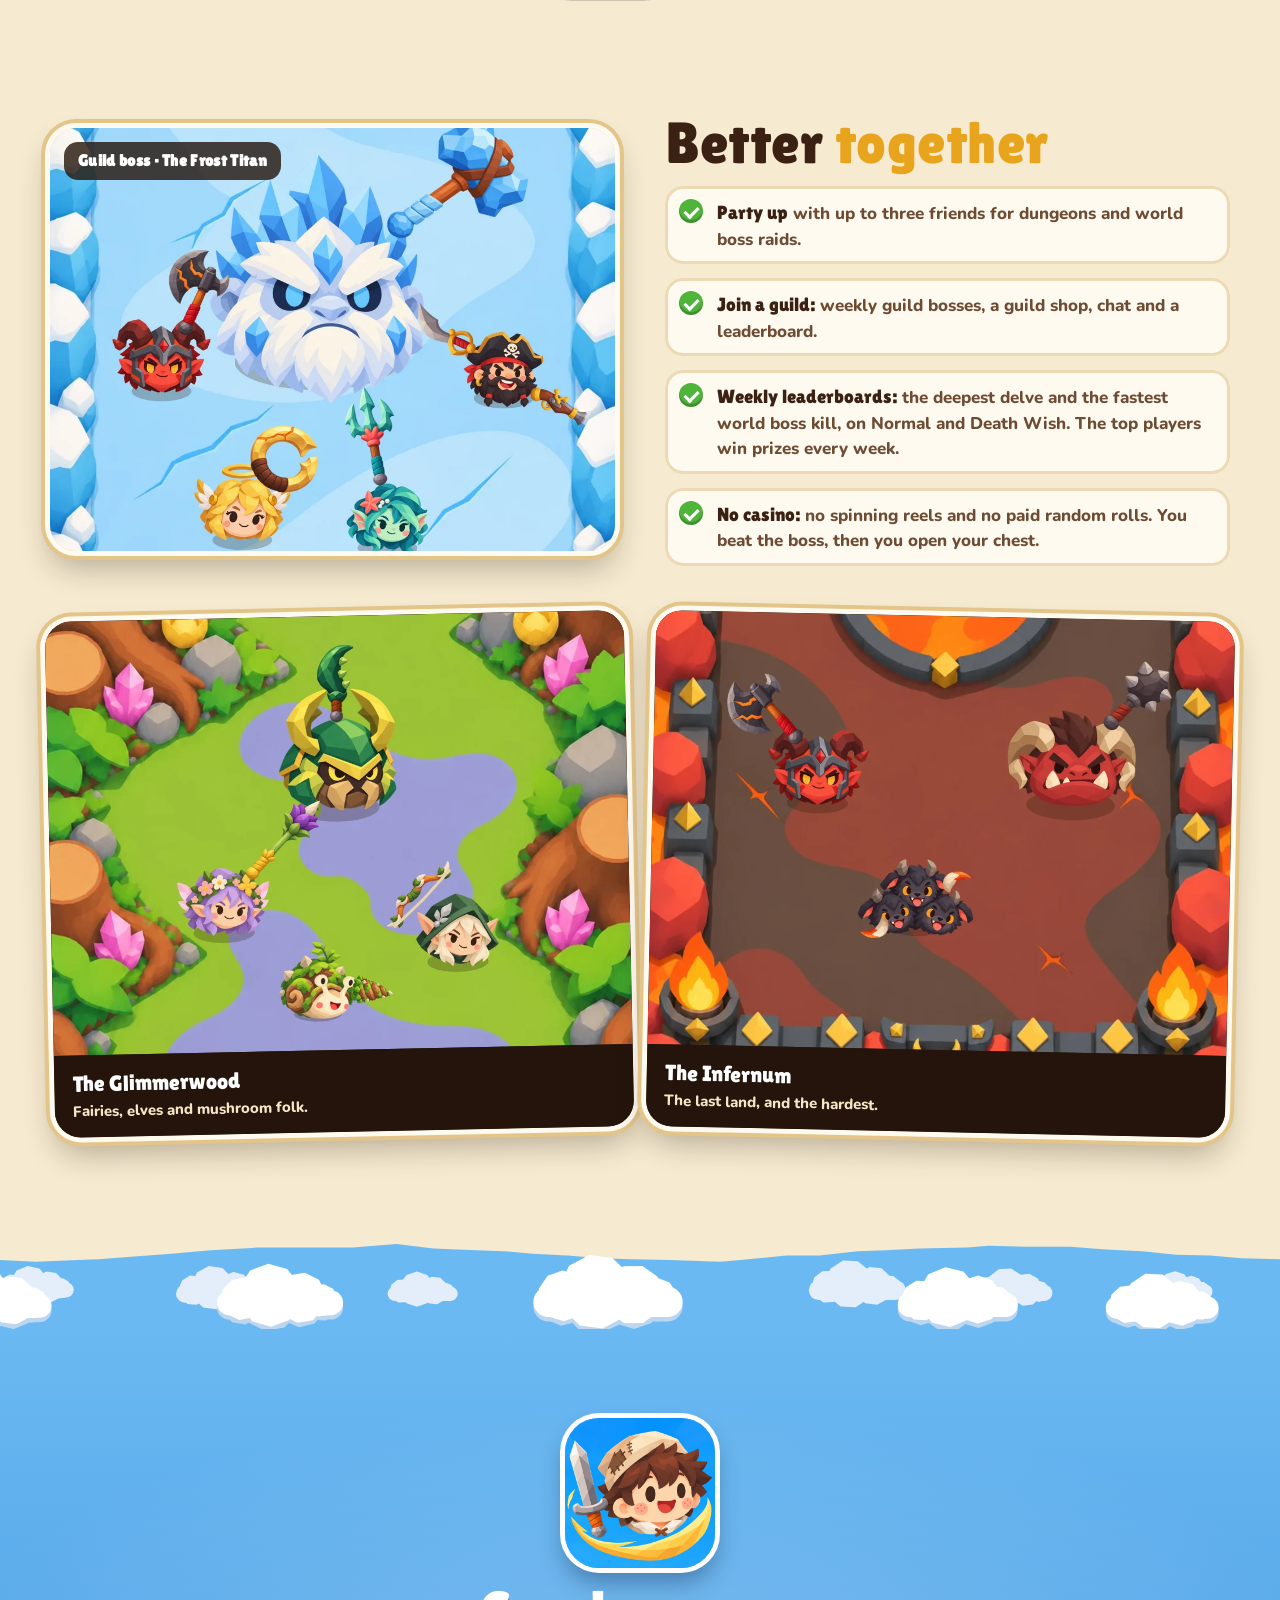
==== commit 72136289: "Terms: no boosters or Hourglasses (Nov 12) Co-Authored-By: Claude Opus 5.5 <noreply@anthropic.com>" ====
--- a/index.html
+++ b/index.html
@@ -17,7 +17,7 @@
 <link rel="preconnect" href="https://fonts.googleapis.com">
 <link rel="preconnect" href="https://fonts.gstatic.com" crossorigin>
 <link rel="stylesheet" href="https://fonts.googleapis.com/css2?family=Lilita+One&family=Nunito:wght@700;800;900&display=swap">
-<link rel="stylesheet" href="style.css?v=551">   <!-- (?v=: bump it with every website update, so no visitor gets an old copy of a file with the new page) -->
+<link rel="stylesheet" href="style.css?v=552">   <!-- (?v=: bump it with every website update, so no visitor gets an old copy of a file with the new page) -->
 </head>
 <body>
 <!-- Spinfall Legends' landing page (redone Oct 28). Plain HTML, CSS and a little JavaScript, no build step: upload this folder to any static host
@@ -34,7 +34,7 @@
 <section class="hero">
   <!-- (Oct 30, Jake) the banner: his painted meadow, and the cast on it as pictures from the game, each swaying a little: the Peasant in the middle,
        the Elven Ranger and the Dark Knight on his left, Marina and the Dragonkin on his right (data.js GAME.cast) -->
-  <div class="hero-art"><div class="scene"><img class="hero-bg" src="img/scene.webp?v=551" alt="A meadow below snowy mountains"><div class="cast" id="cast"></div></div><img class="hero-logo" src="img/logo.png" alt="Spinfall Legends"></div>
+  <div class="hero-art"><div class="scene"><img class="hero-bg" src="img/scene.webp?v=552" alt="A meadow below snowy mountains"><div class="cast" id="cast"></div></div><img class="hero-logo" src="img/logo.png" alt="Spinfall Legends"></div>
   <!-- (Jake, Oct 30: the "Spin into battle" intro under the banner went: the banner leads straight into the counts, and "Every fight is physics" shows the game) -->
 </section>
 
@@ -62,7 +62,7 @@
   <h2>How it <em>works</em></h2>
   <p class="sub">Four moves win every fight. You press them; the physics does the rest.</p>
   <figure class="howv">
-    <video id="howVid" muted loop playsinline preload="metadata" poster="img/how_still.webp?v=551" aria-label="Four moments from real fights: a dash through raiders, a parry, a health potion, and the Dragonkin's Fire Breath"><source src="img/how.mp4?v=551" type="video/mp4"></video>
+    <video id="howVid" muted loop playsinline preload="metadata" poster="img/how_still.webp?v=552" aria-label="Four moments from real fights: a dash through raiders, a parry, a health potion, and the Dragonkin's Fire Breath"><source src="img/how.mp4?v=552" type="video/mp4"></video>
   </figure>
   <div class="howcap" id="howCap">
     <p class="on"><b>Dash</b>Aim it and spin straight through.</p>
@@ -226,8 +226,8 @@
   <div class="pop-card" role="dialog" aria-modal="true" aria-labelledby="popName"><i class="pop-grab"></i><button class="pop-x" id="popX" aria-label="Close">&times;</button><div class="pop-body" id="popBody"></div></div>
 </div>
 
-<script src="data.js?v=551"></script>
-<script src="news.js?v=551"></script>
+<script src="data.js?v=552"></script>
+<script src="news.js?v=552"></script>
 <script>
 // the content sections, filled from the game's own lists (data.js)
 const $ = id => document.getElementById(id);
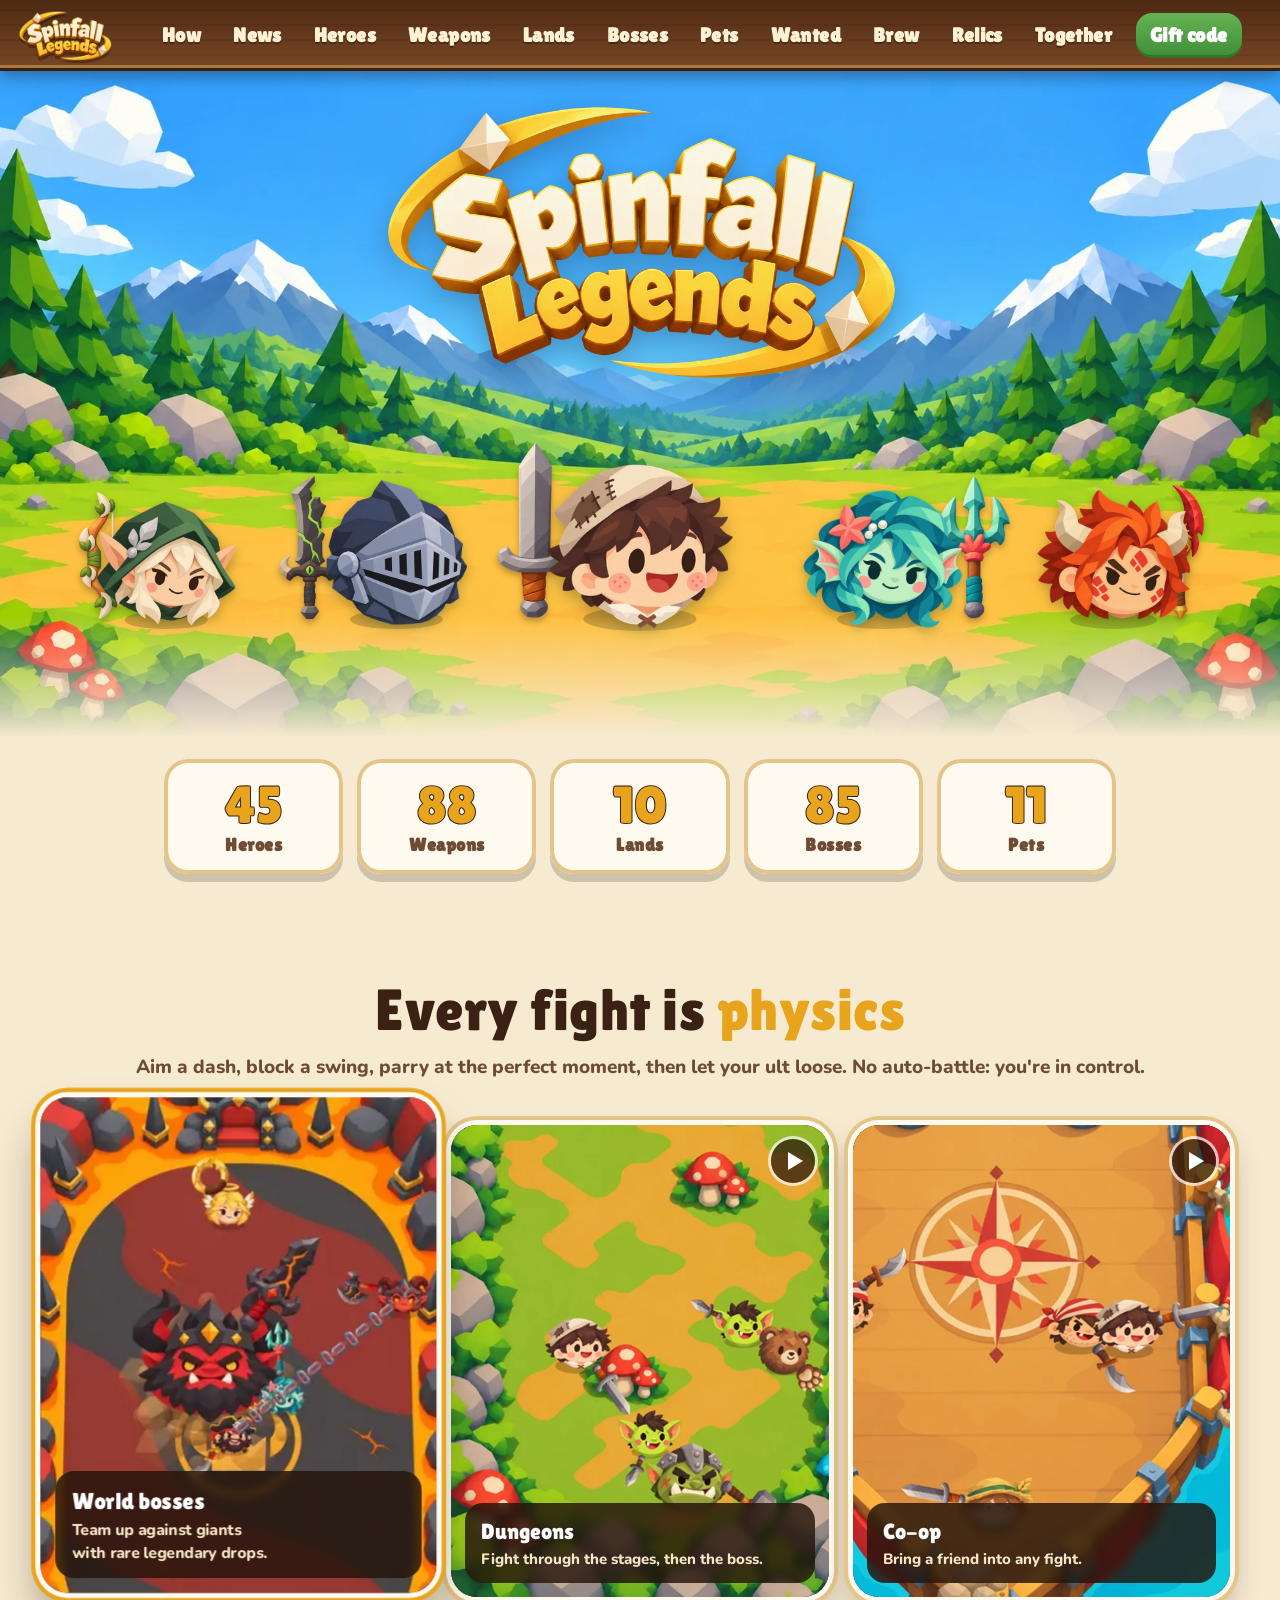
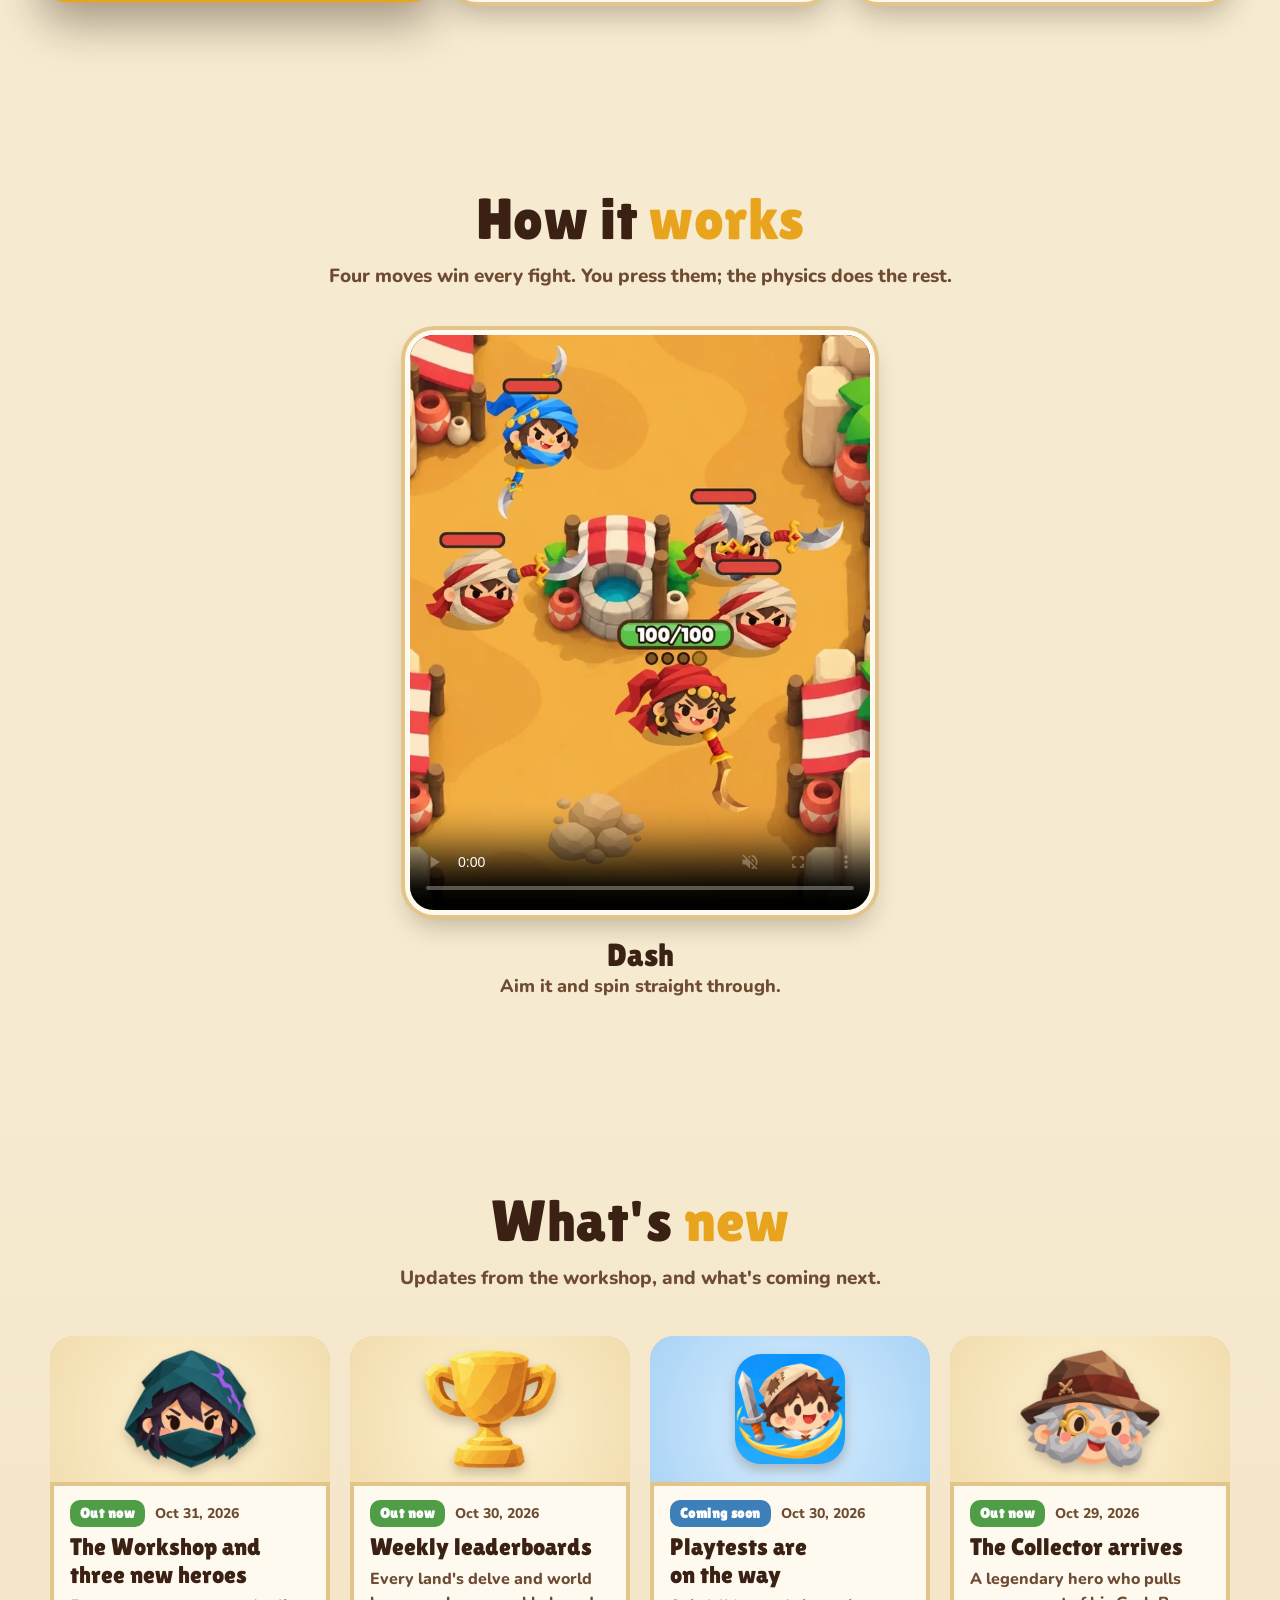
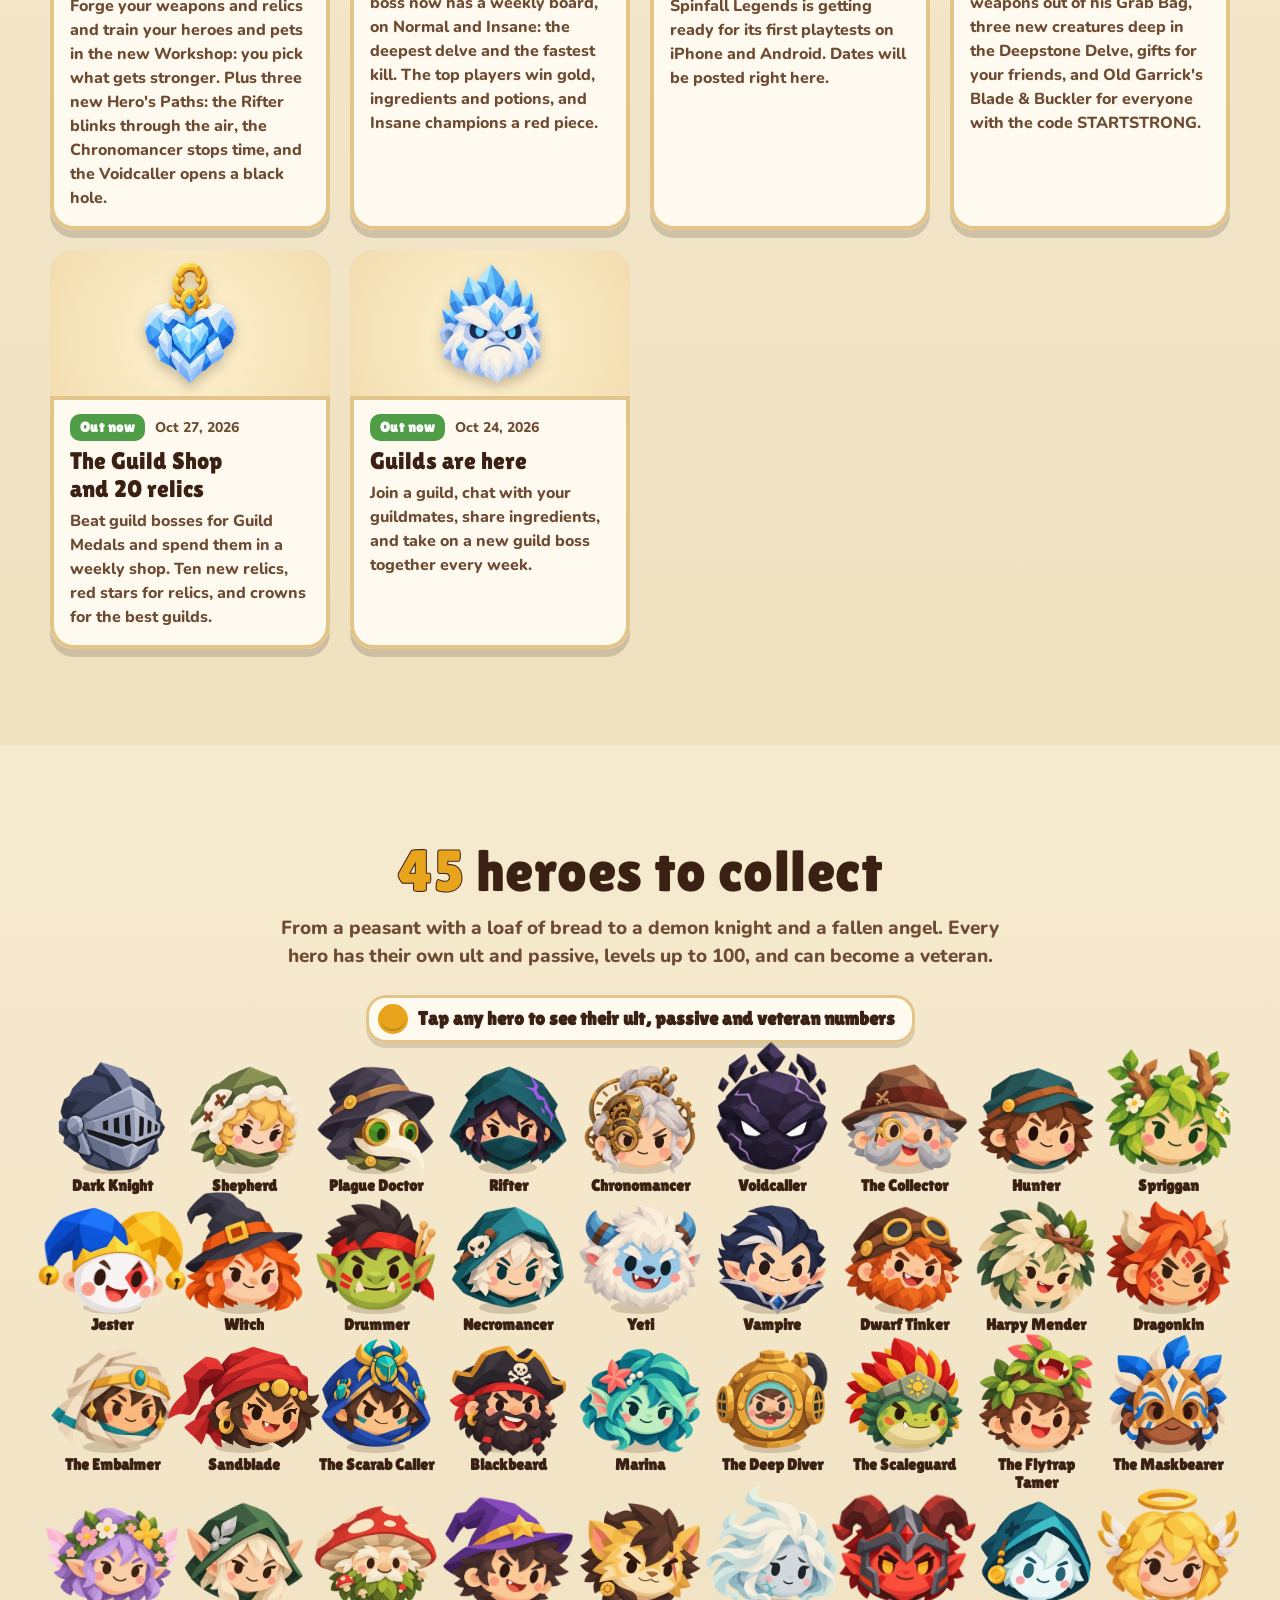
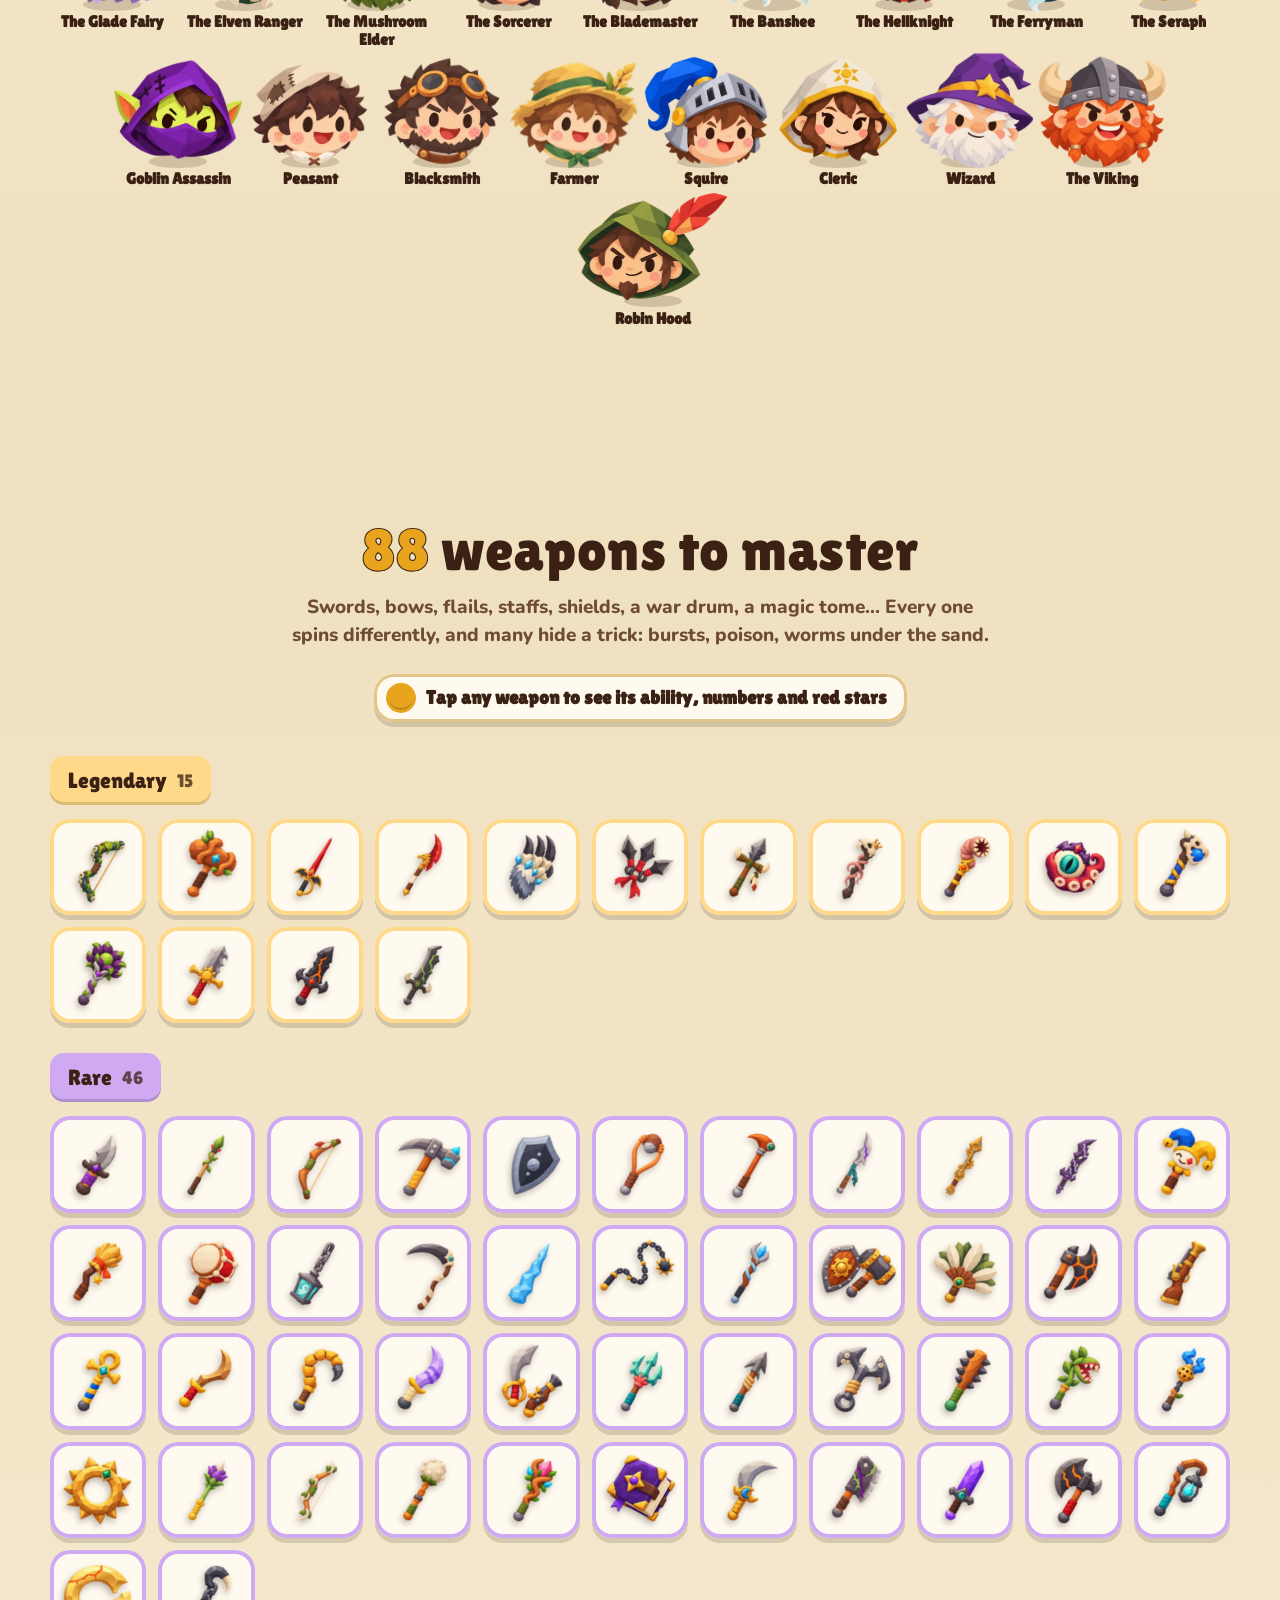
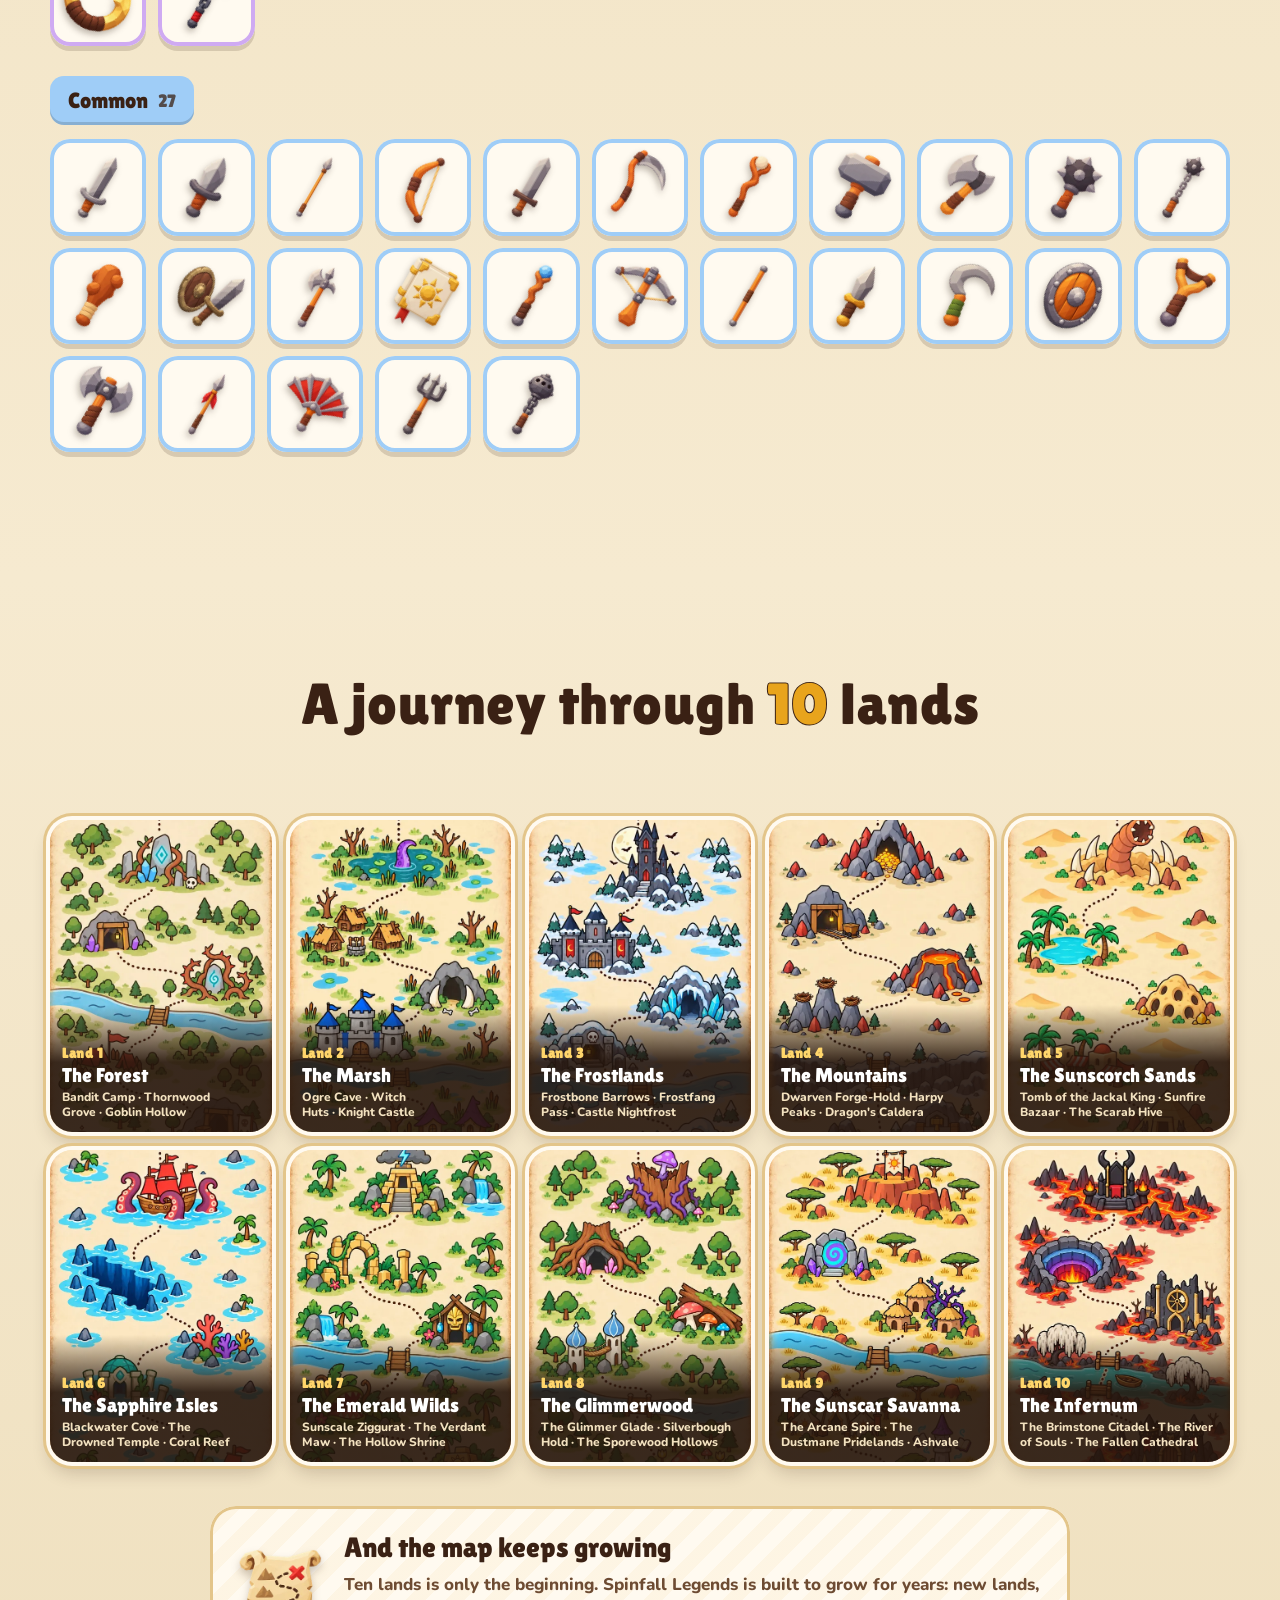
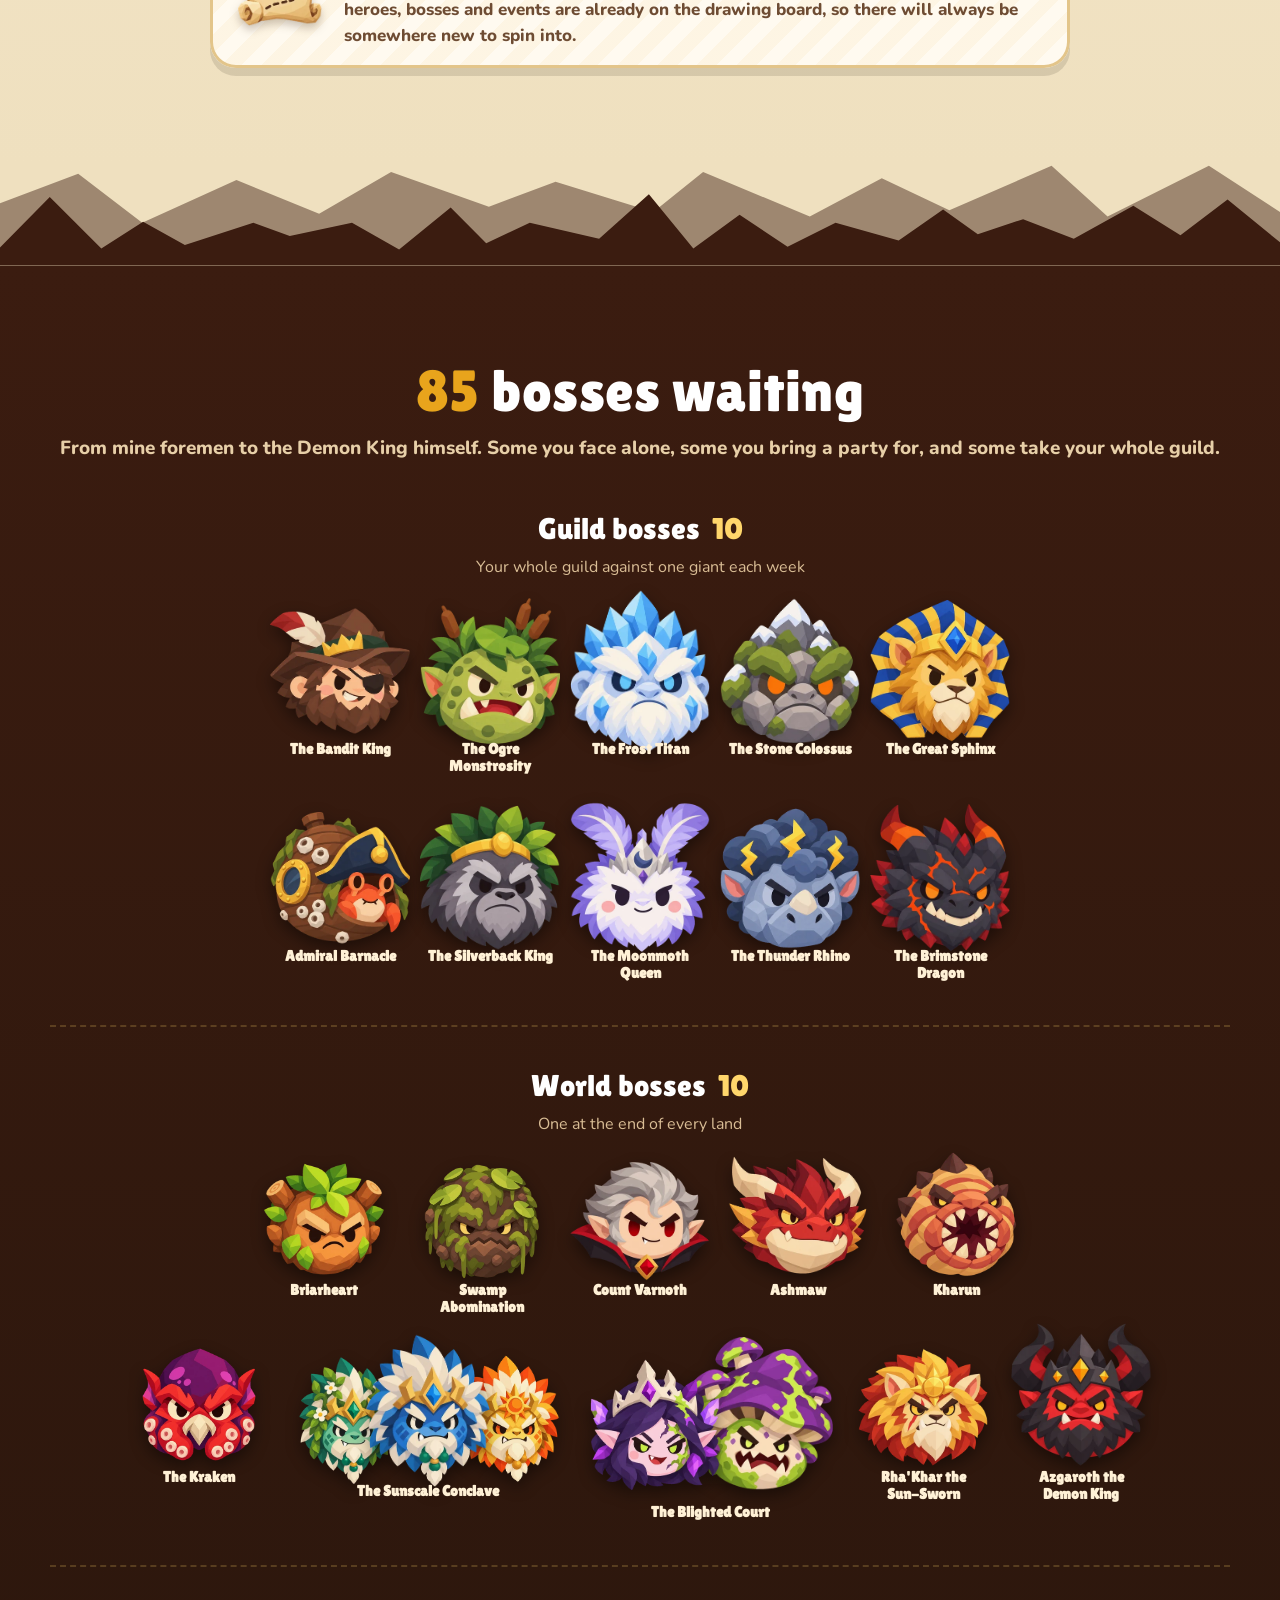
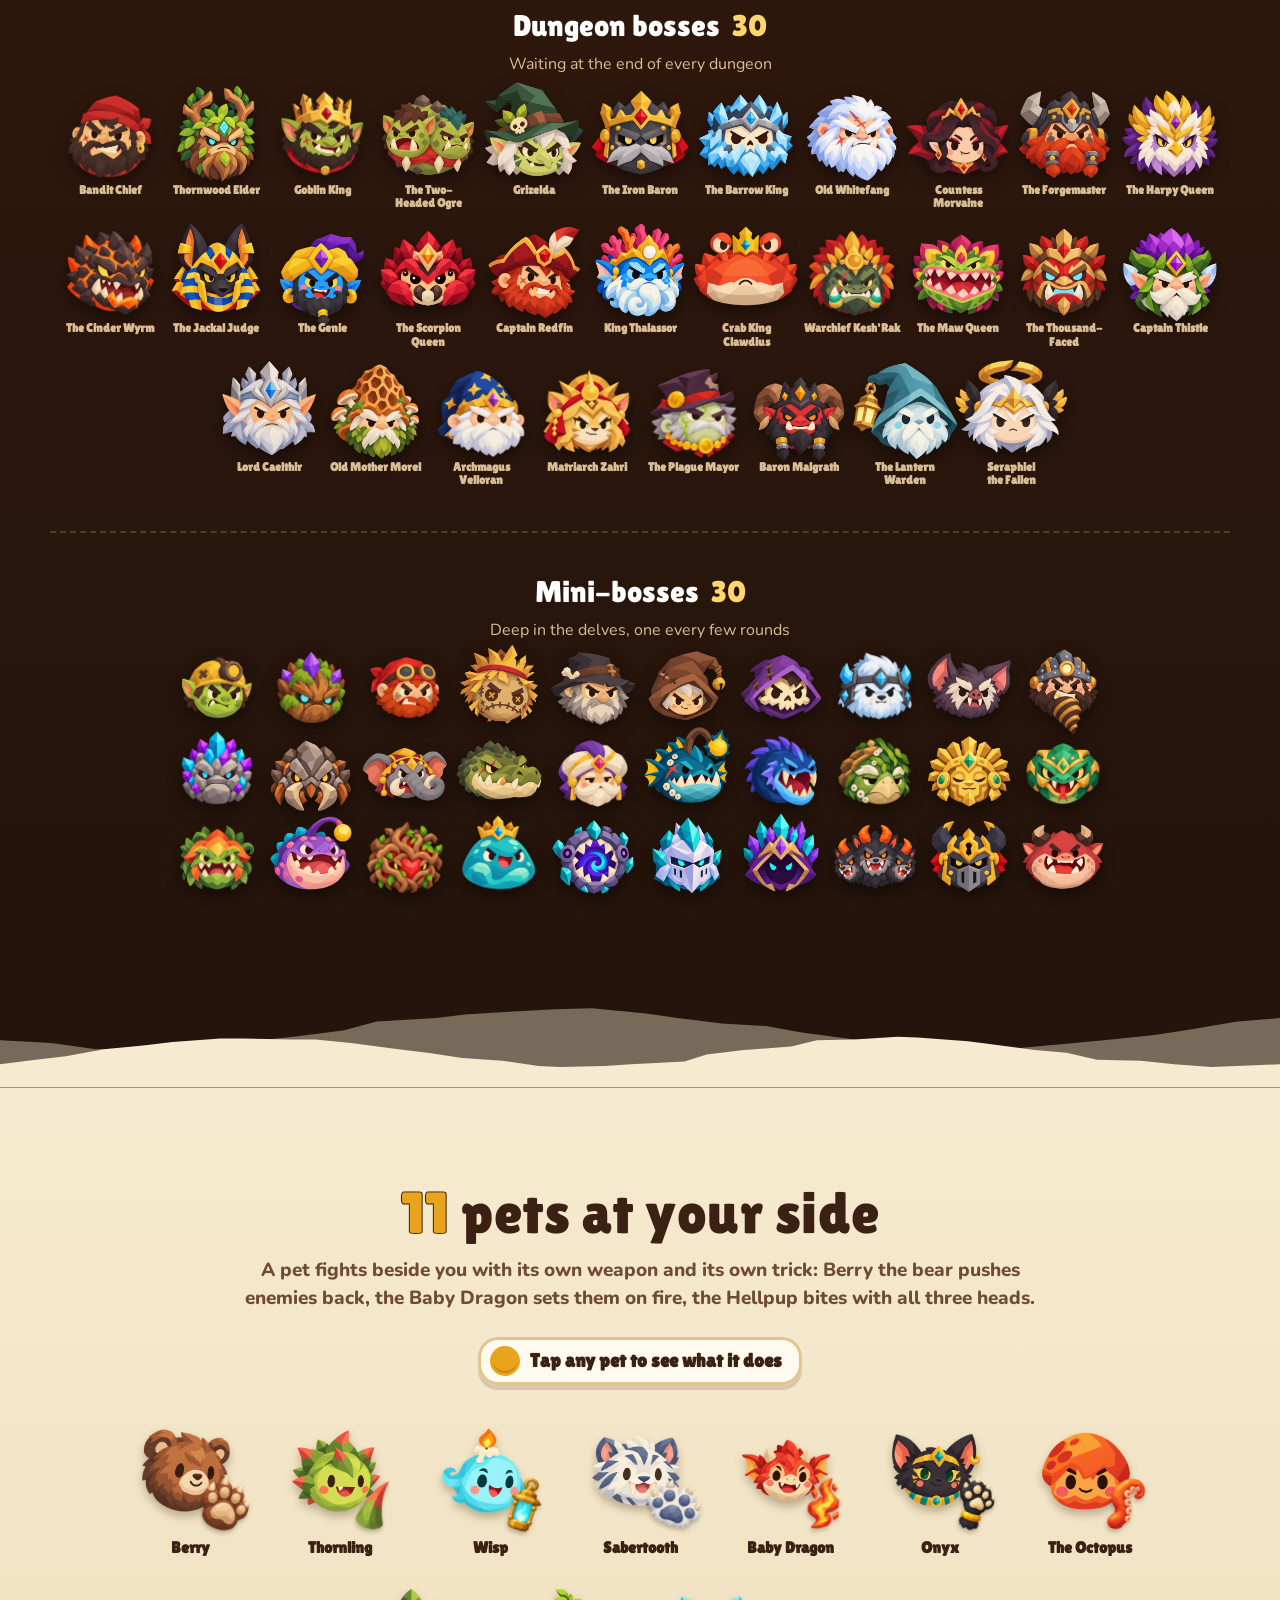
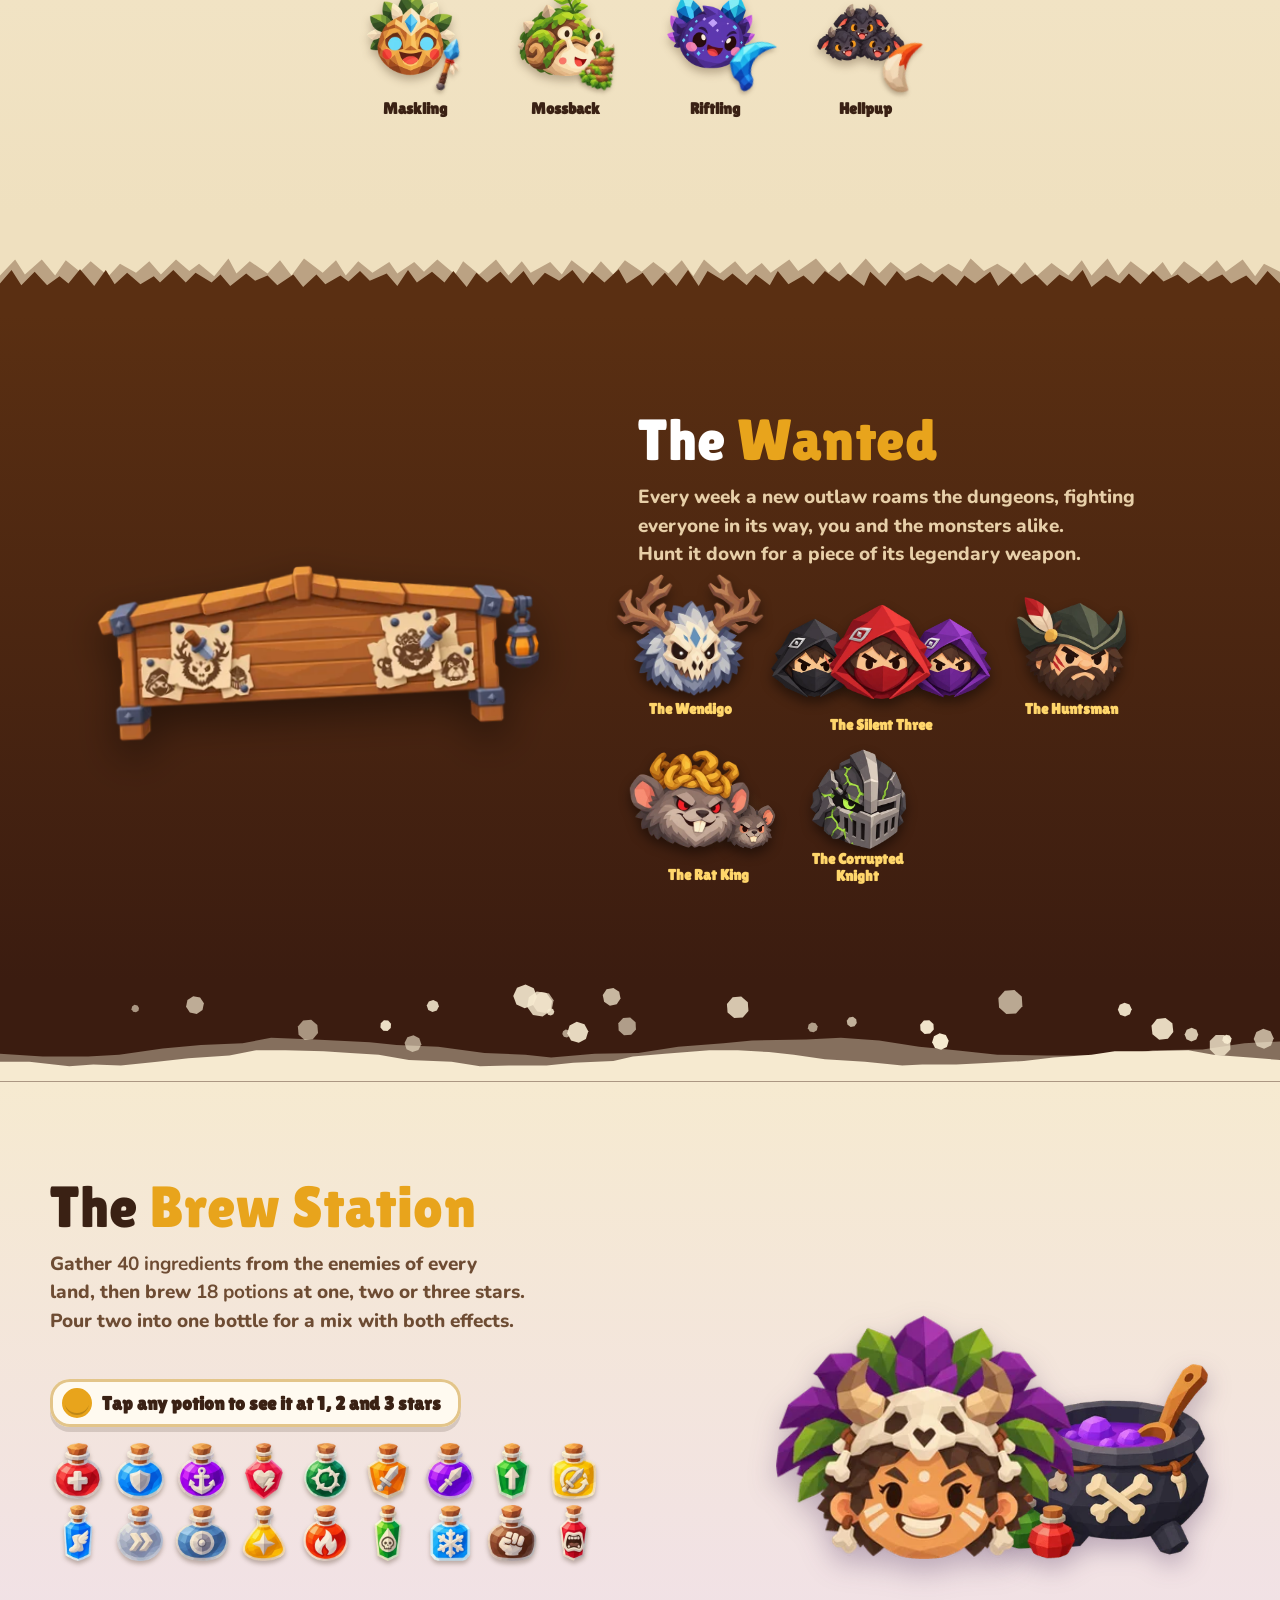
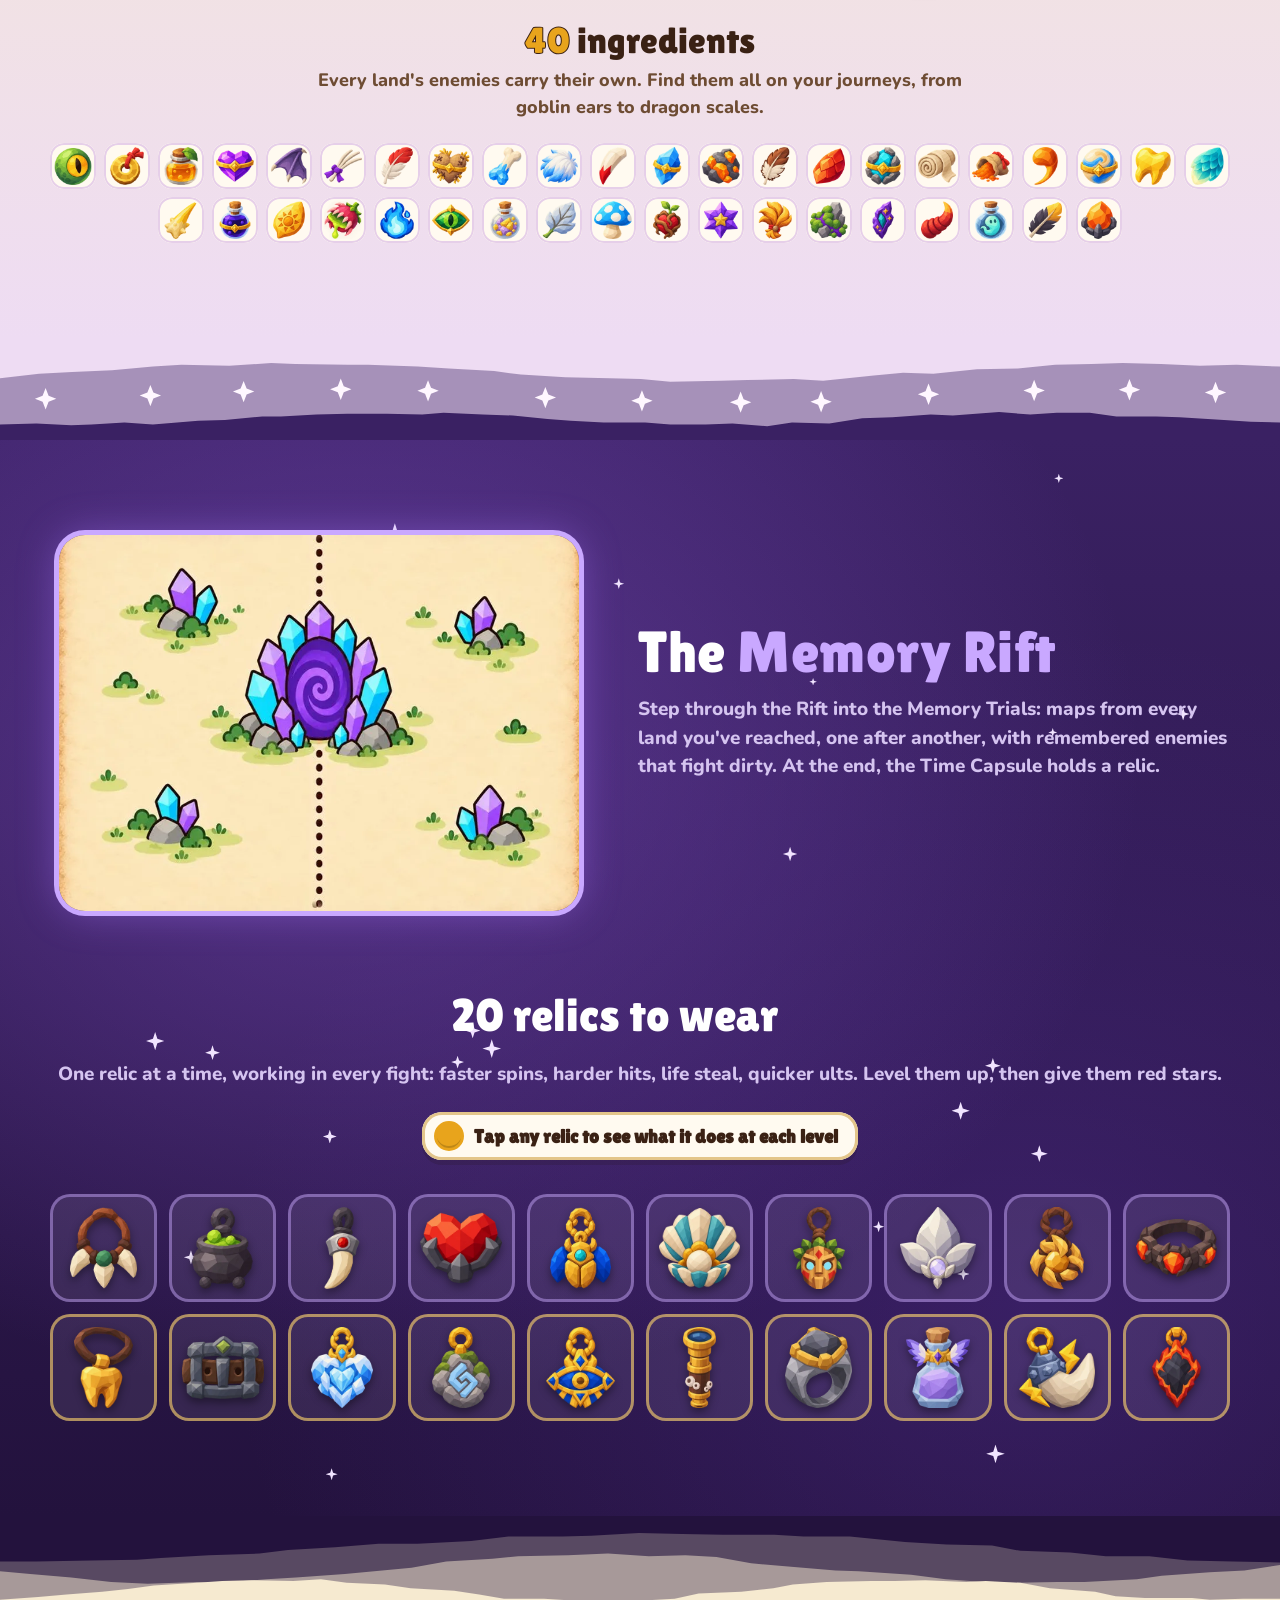
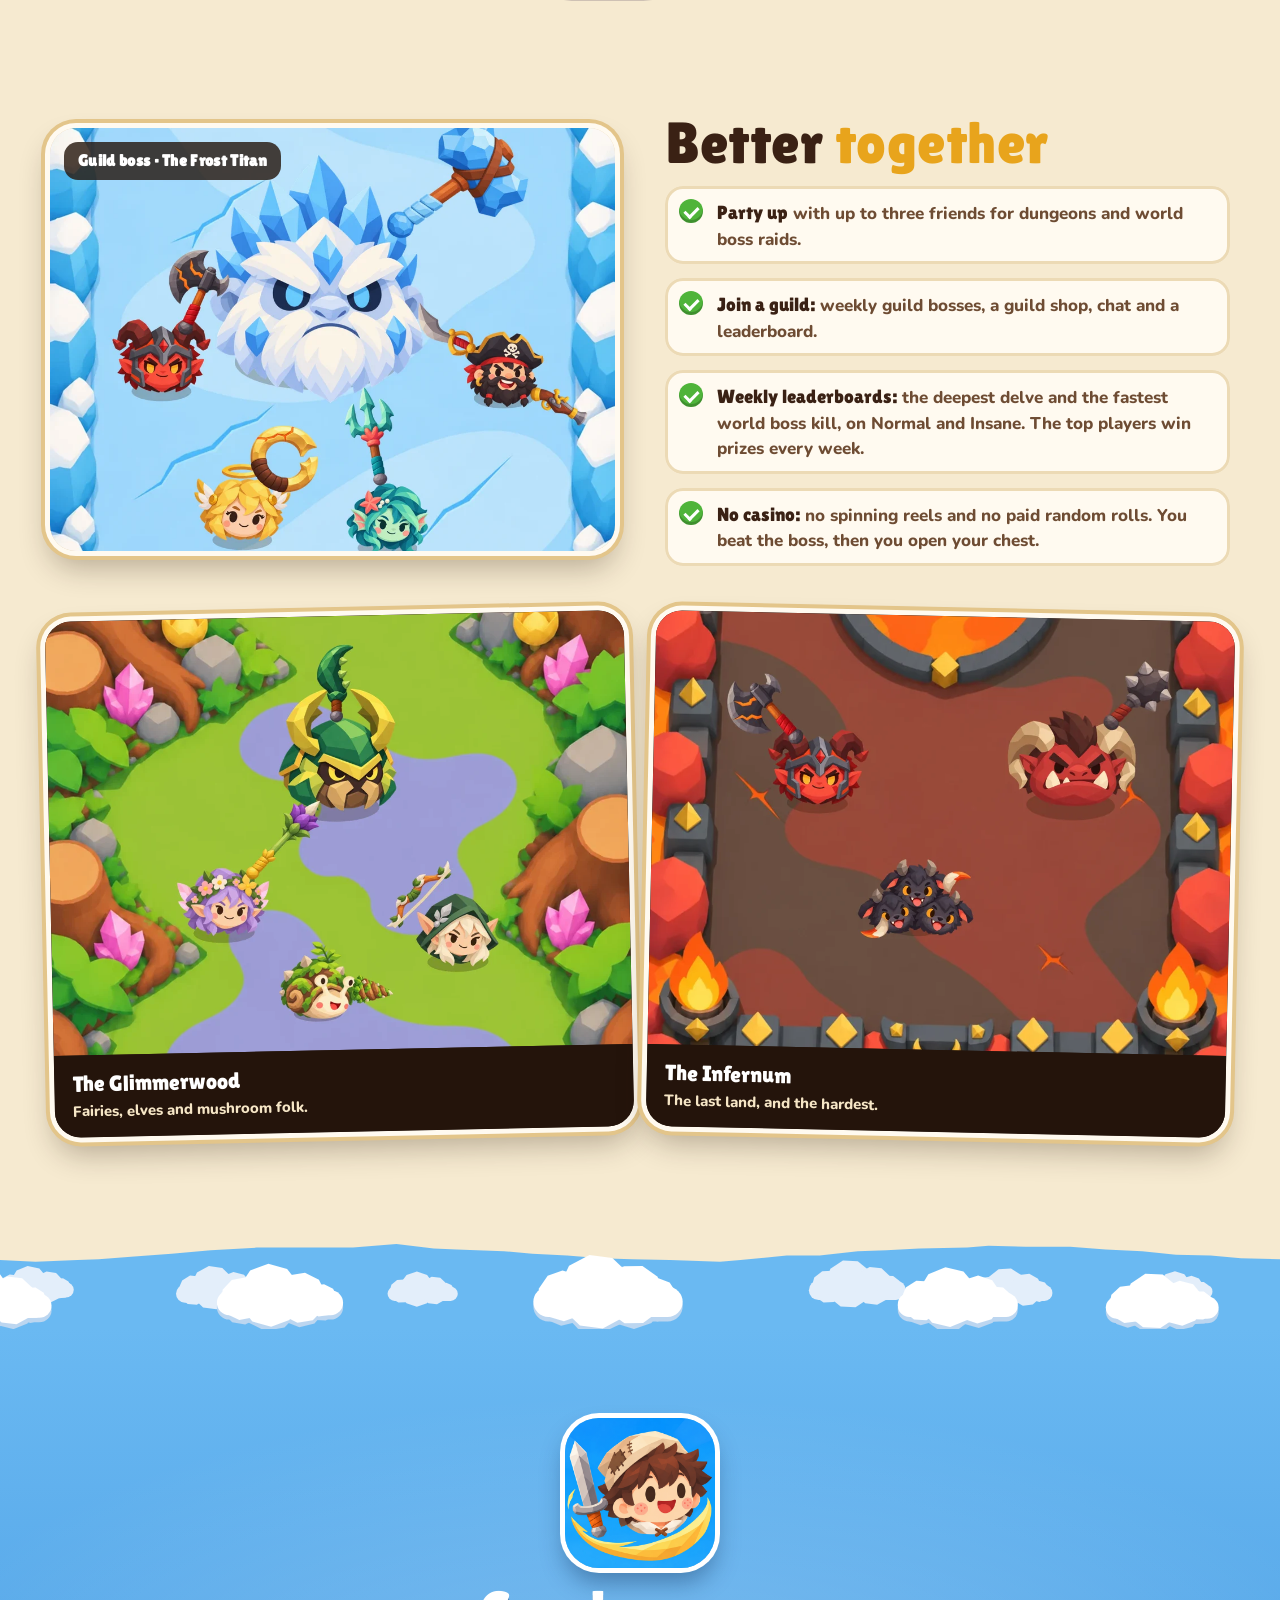
==== commit e5d9a0a8: "Terms: no boosters or Hourglasses (Nov 12) Co-Authored-By: Claude Opus 5.5 <noreply@anthropic.com>" ====
--- a/index.html
+++ b/index.html
@@ -17,7 +17,7 @@
 <link rel="preconnect" href="https://fonts.googleapis.com">
 <link rel="preconnect" href="https://fonts.gstatic.com" crossorigin>
 <link rel="stylesheet" href="https://fonts.googleapis.com/css2?family=Lilita+One&family=Nunito:wght@700;800;900&display=swap">
-<link rel="stylesheet" href="style.css?v=552">   <!-- (?v=: bump it with every website update, so no visitor gets an old copy of a file with the new page) -->
+<link rel="stylesheet" href="style.css?v=553">   <!-- (?v=: bump it with every website update, so no visitor gets an old copy of a file with the new page) -->
 </head>
 <body>
 <!-- Spinfall Legends' landing page (redone Oct 28). Plain HTML, CSS and a little JavaScript, no build step: upload this folder to any static host
@@ -34,7 +34,7 @@
 <section class="hero">
   <!-- (Oct 30, Jake) the banner: his painted meadow, and the cast on it as pictures from the game, each swaying a little: the Peasant in the middle,
        the Elven Ranger and the Dark Knight on his left, Marina and the Dragonkin on his right (data.js GAME.cast) -->
-  <div class="hero-art"><div class="scene"><img class="hero-bg" src="img/scene.webp?v=552" alt="A meadow below snowy mountains"><div class="cast" id="cast"></div></div><img class="hero-logo" src="img/logo.png" alt="Spinfall Legends"></div>
+  <div class="hero-art"><div class="scene"><img class="hero-bg" src="img/scene.webp?v=553" alt="A meadow below snowy mountains"><div class="cast" id="cast"></div></div><img class="hero-logo" src="img/logo.png" alt="Spinfall Legends"></div>
   <!-- (Jake, Oct 30: the "Spin into battle" intro under the banner went: the banner leads straight into the counts, and "Every fight is physics" shows the game) -->
 </section>
 
@@ -62,7 +62,7 @@
   <h2>How it <em>works</em></h2>
   <p class="sub">Four moves win every fight. You press them; the physics does the rest.</p>
   <figure class="howv">
-    <video id="howVid" muted loop playsinline preload="metadata" poster="img/how_still.webp?v=552" aria-label="Four moments from real fights: a dash through raiders, a parry, a health potion, and the Dragonkin's Fire Breath"><source src="img/how.mp4?v=552" type="video/mp4"></video>
+    <video id="howVid" muted loop playsinline preload="metadata" poster="img/how_still.webp?v=553" aria-label="Four moments from real fights: a dash through raiders, a parry, a health potion, and the Dragonkin's Fire Breath"><source src="img/how.mp4?v=553" type="video/mp4"></video>
   </figure>
   <div class="howcap" id="howCap">
     <p class="on"><b>Dash</b>Aim it and spin straight through.</p>
@@ -177,7 +177,7 @@
       <ul class="ticks">
         <li><b>Party up</b> with up to three friends for dungeons and world boss raids.</li>
         <li><b>Join a guild:</b> weekly guild bosses, a guild shop, chat and a leaderboard.</li>
-        <li><b>Weekly leaderboards:</b> the deepest delve and the fastest world boss kill, on Normal and Death Wish. The top players win prizes every week.</li>
+        <li><b>Weekly leaderboards:</b> the deepest delve and the fastest world boss kill, on Normal and Insane. The top players win prizes every week.</li>
         <li><b>No casino:</b> no spinning reels and no paid random rolls. You beat the boss, then you open your chest.</li>
       </ul>
     </div>
@@ -226,8 +226,8 @@
   <div class="pop-card" role="dialog" aria-modal="true" aria-labelledby="popName"><i class="pop-grab"></i><button class="pop-x" id="popX" aria-label="Close">&times;</button><div class="pop-body" id="popBody"></div></div>
 </div>
 
-<script src="data.js?v=552"></script>
-<script src="news.js?v=552"></script>
+<script src="data.js?v=553"></script>
+<script src="news.js?v=553"></script>
 <script>
 // the content sections, filled from the game's own lists (data.js)
 const $ = id => document.getElementById(id);
